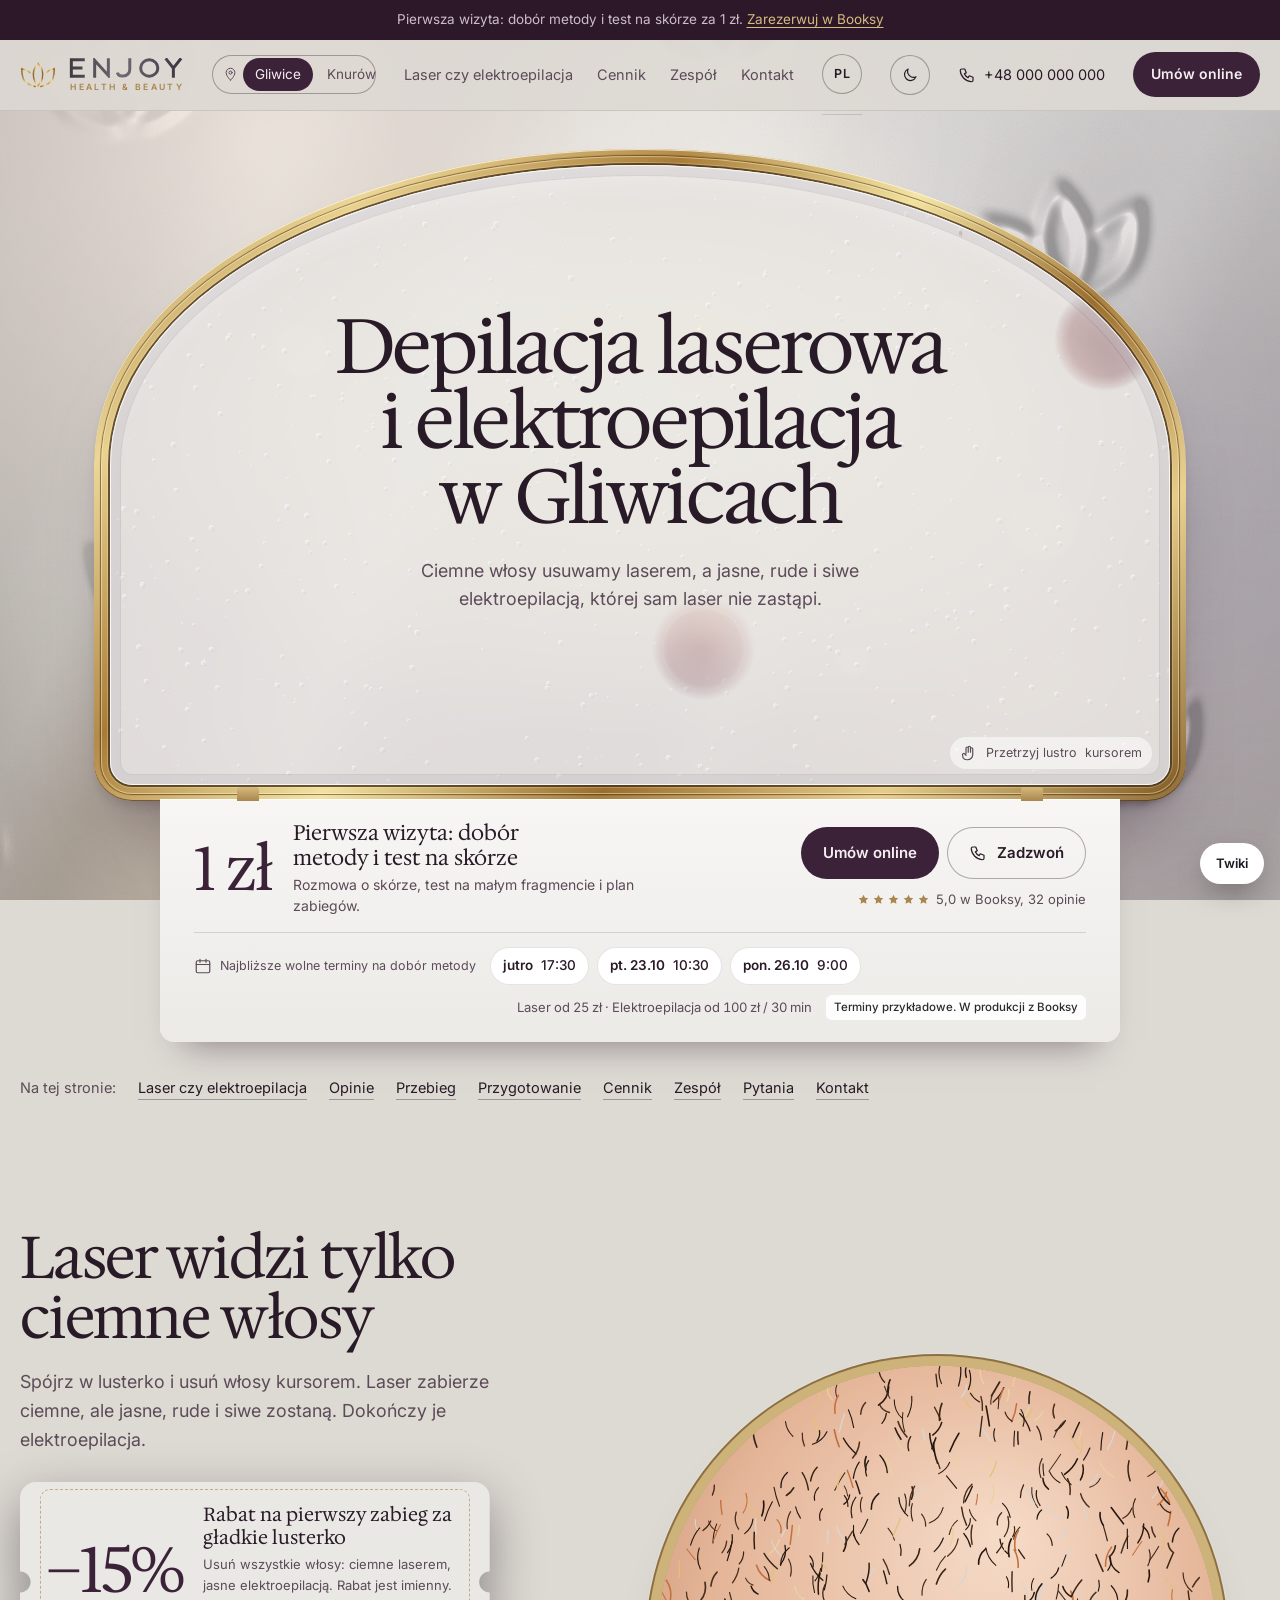
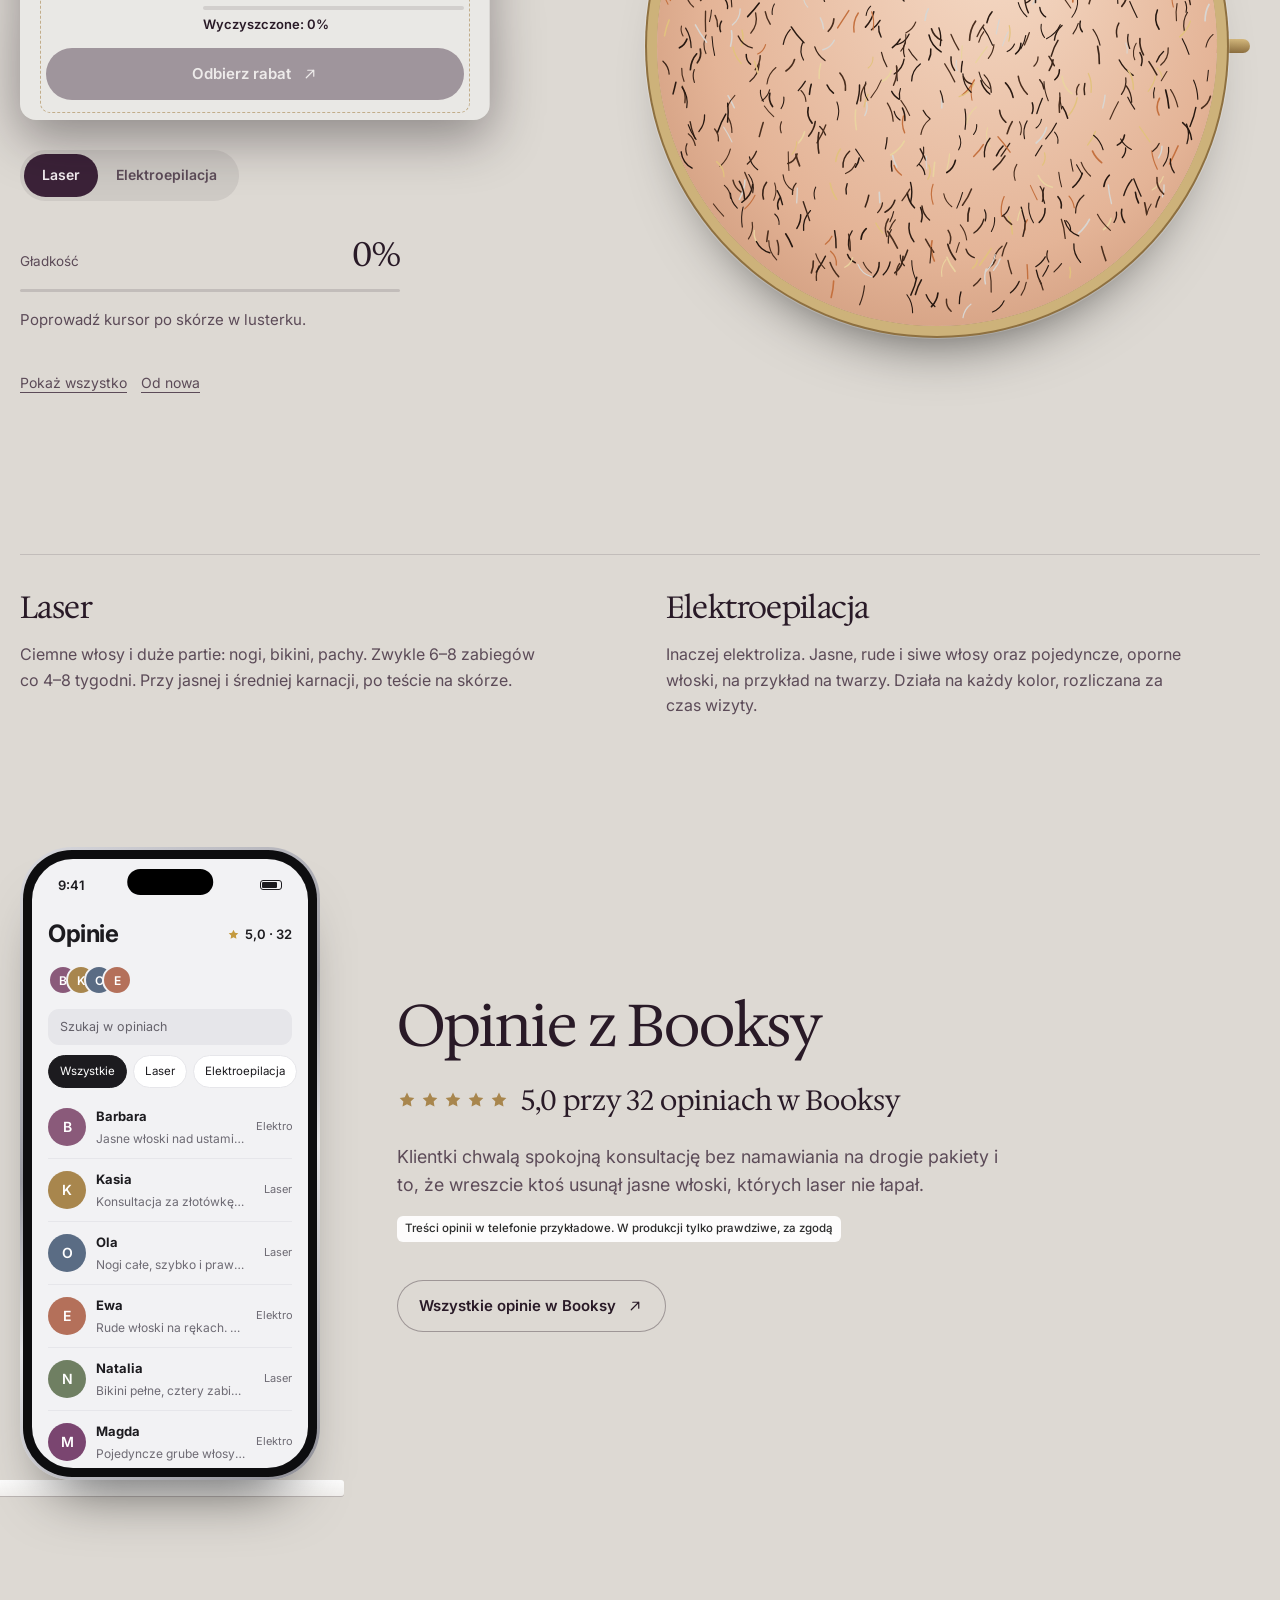
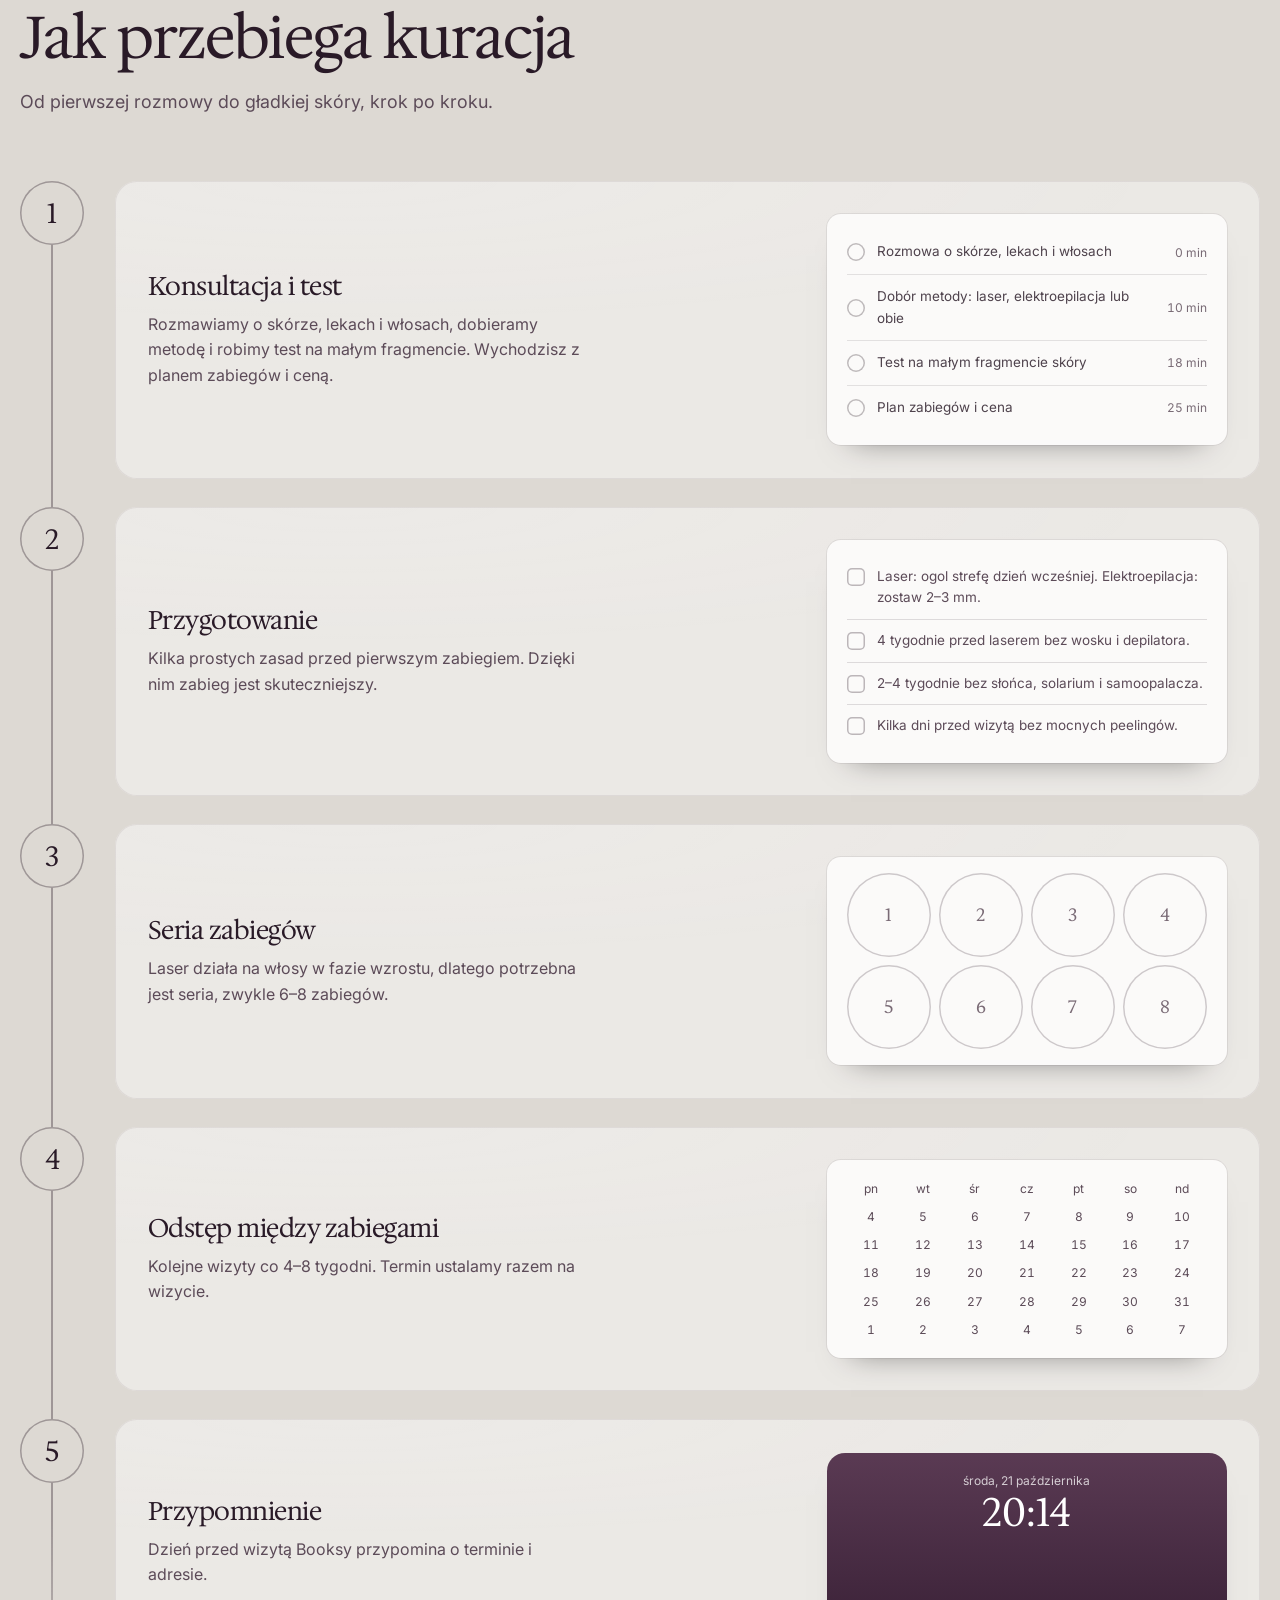
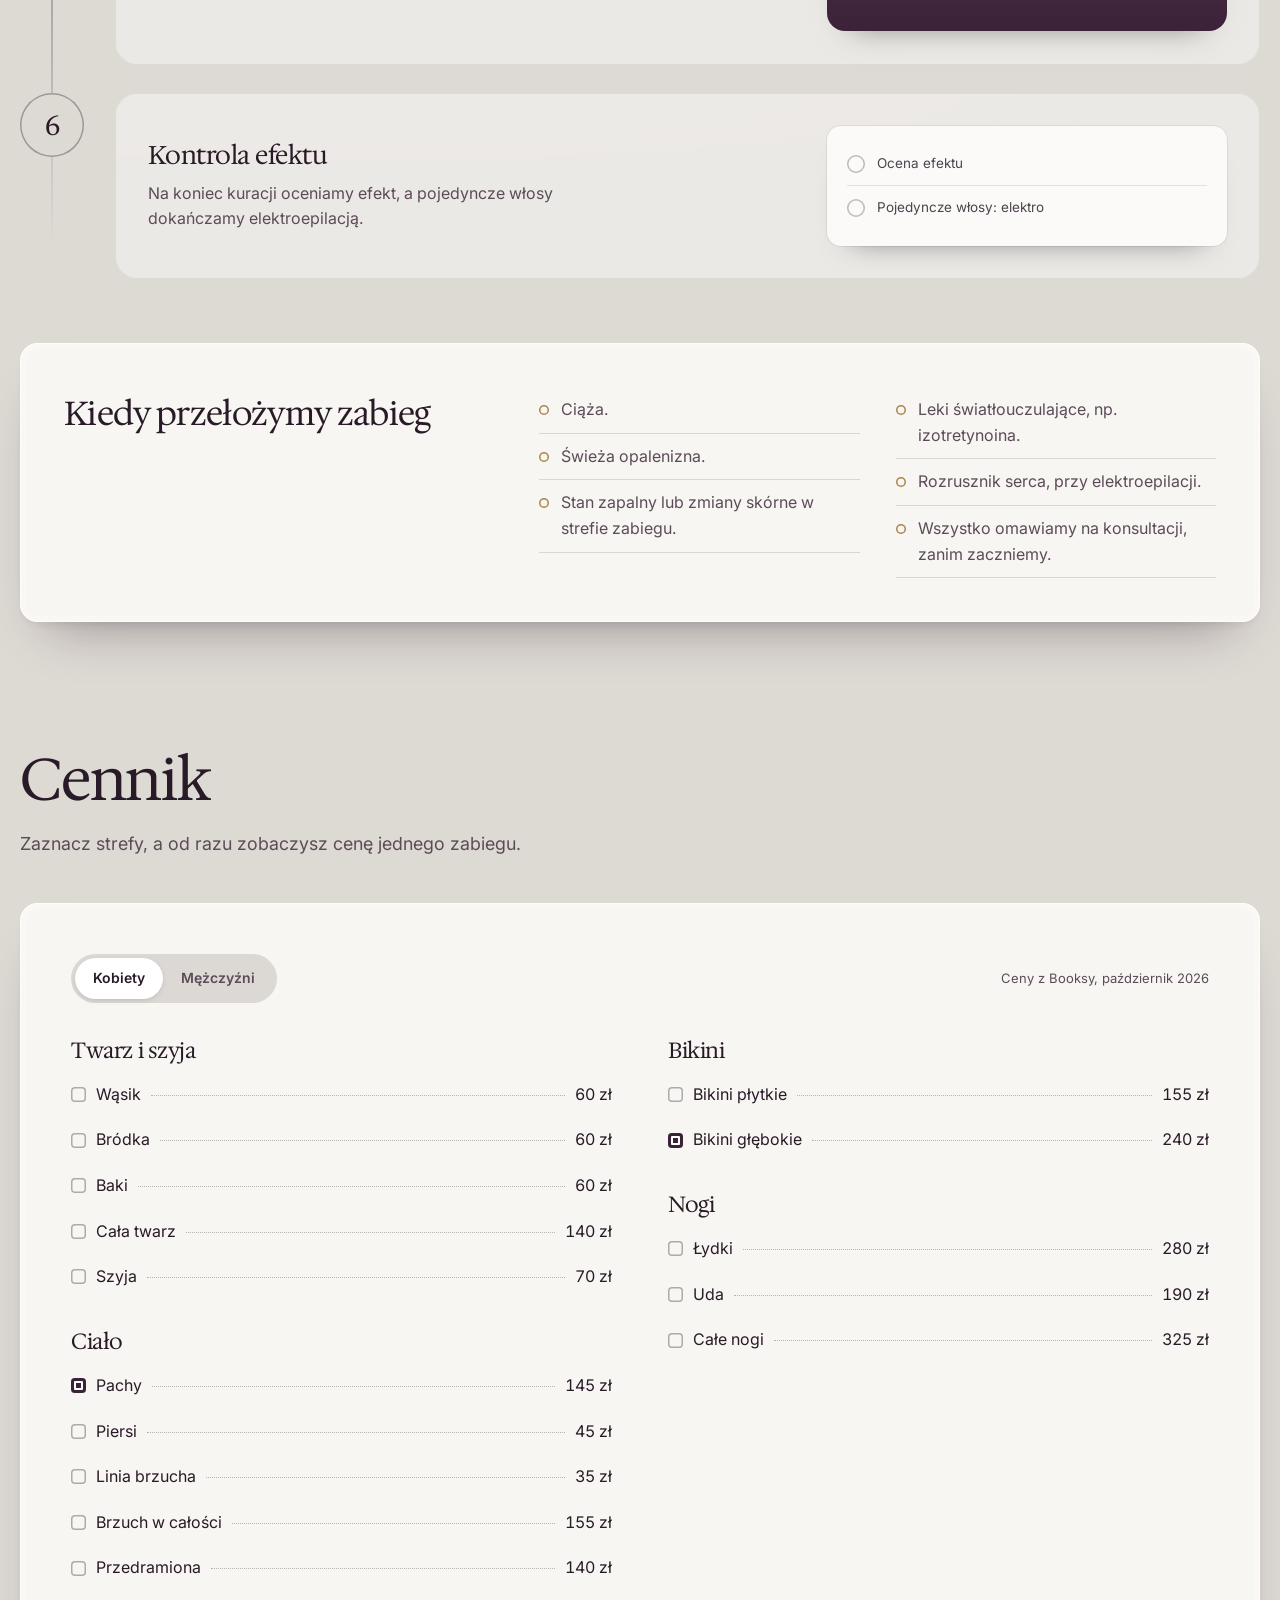
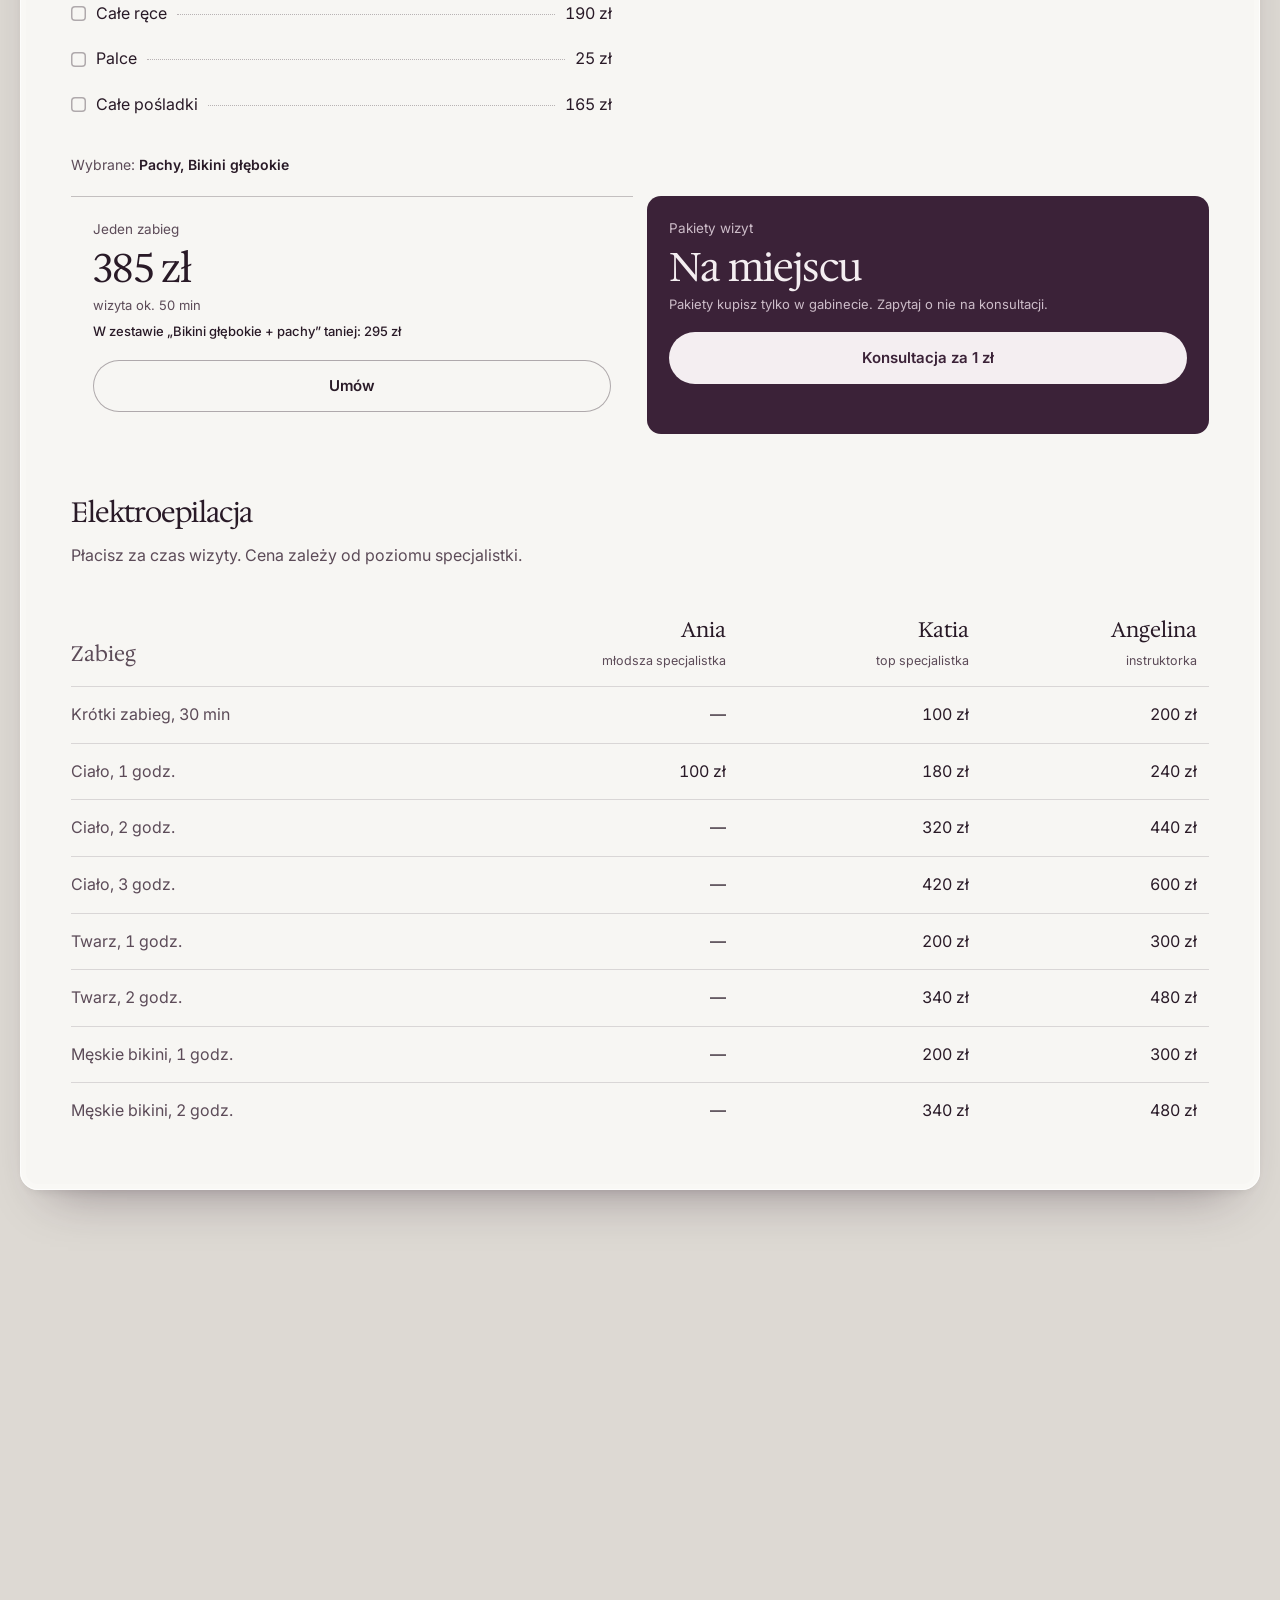
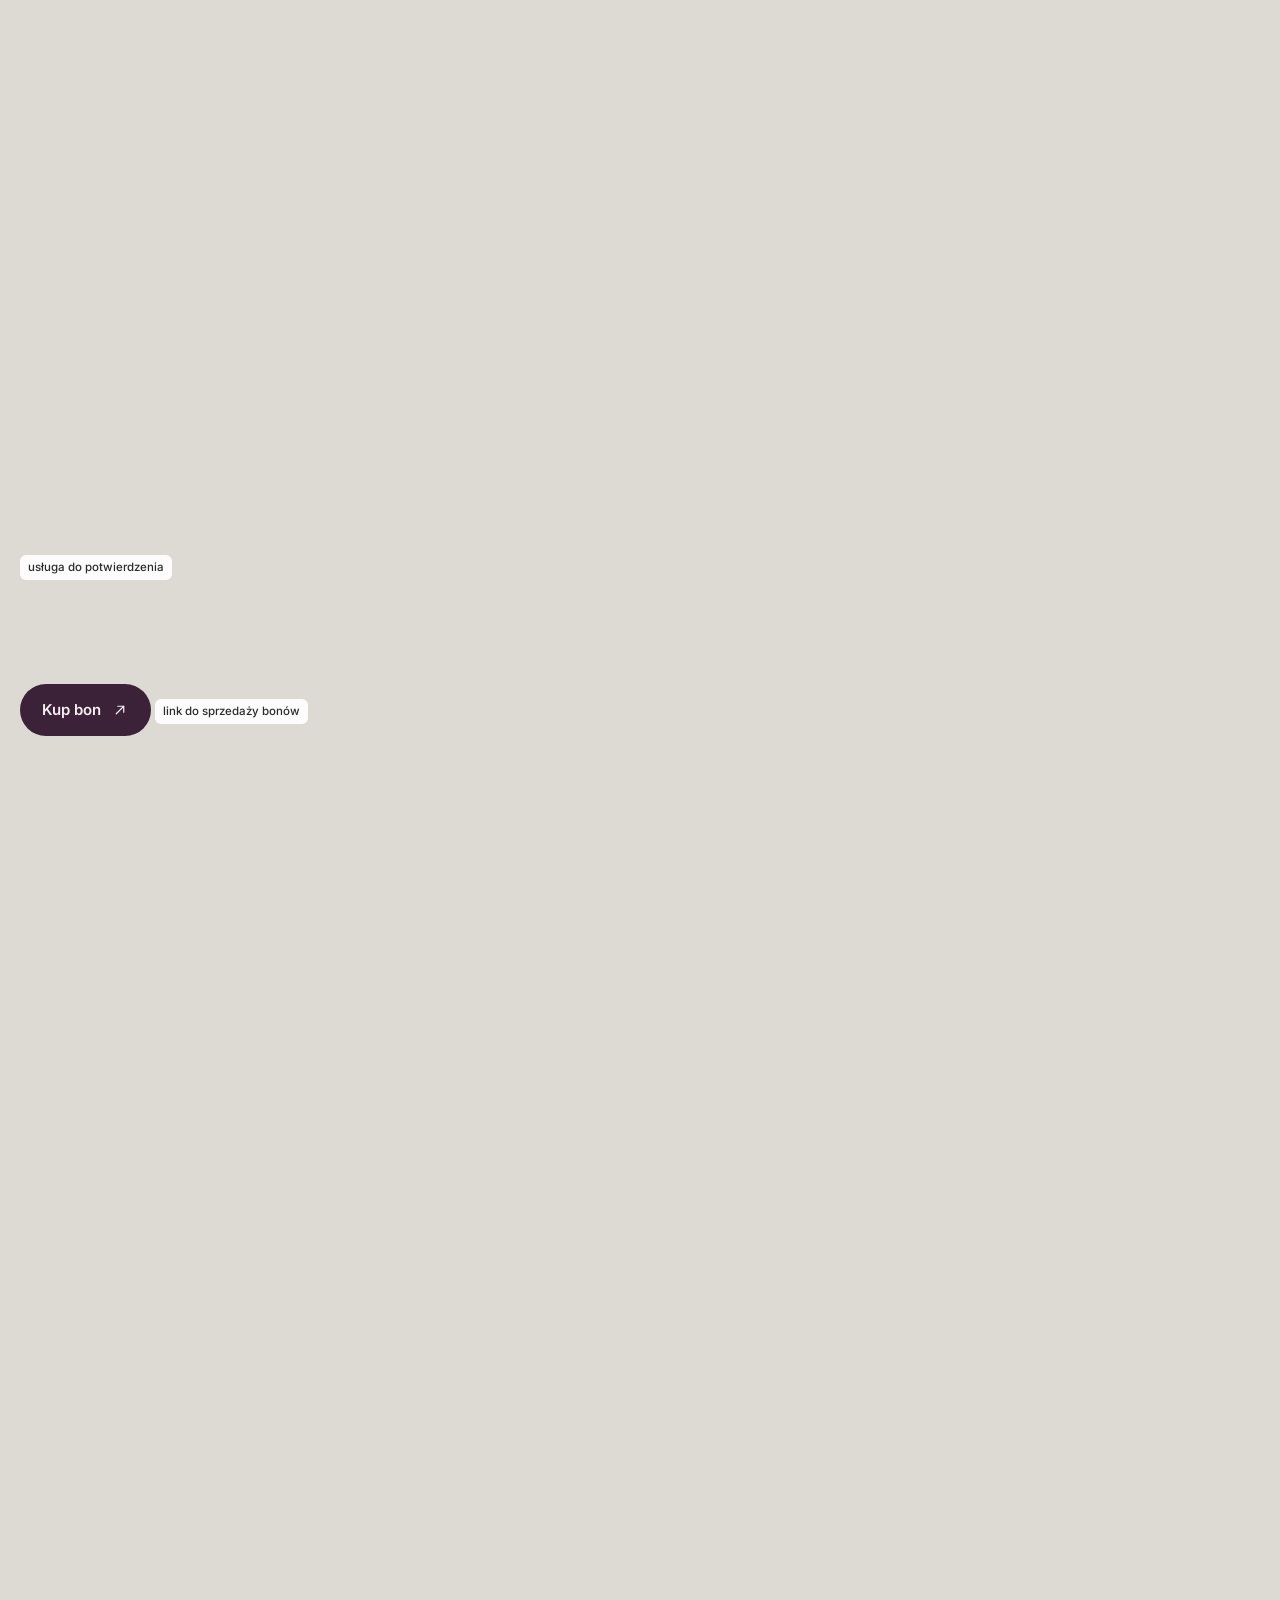
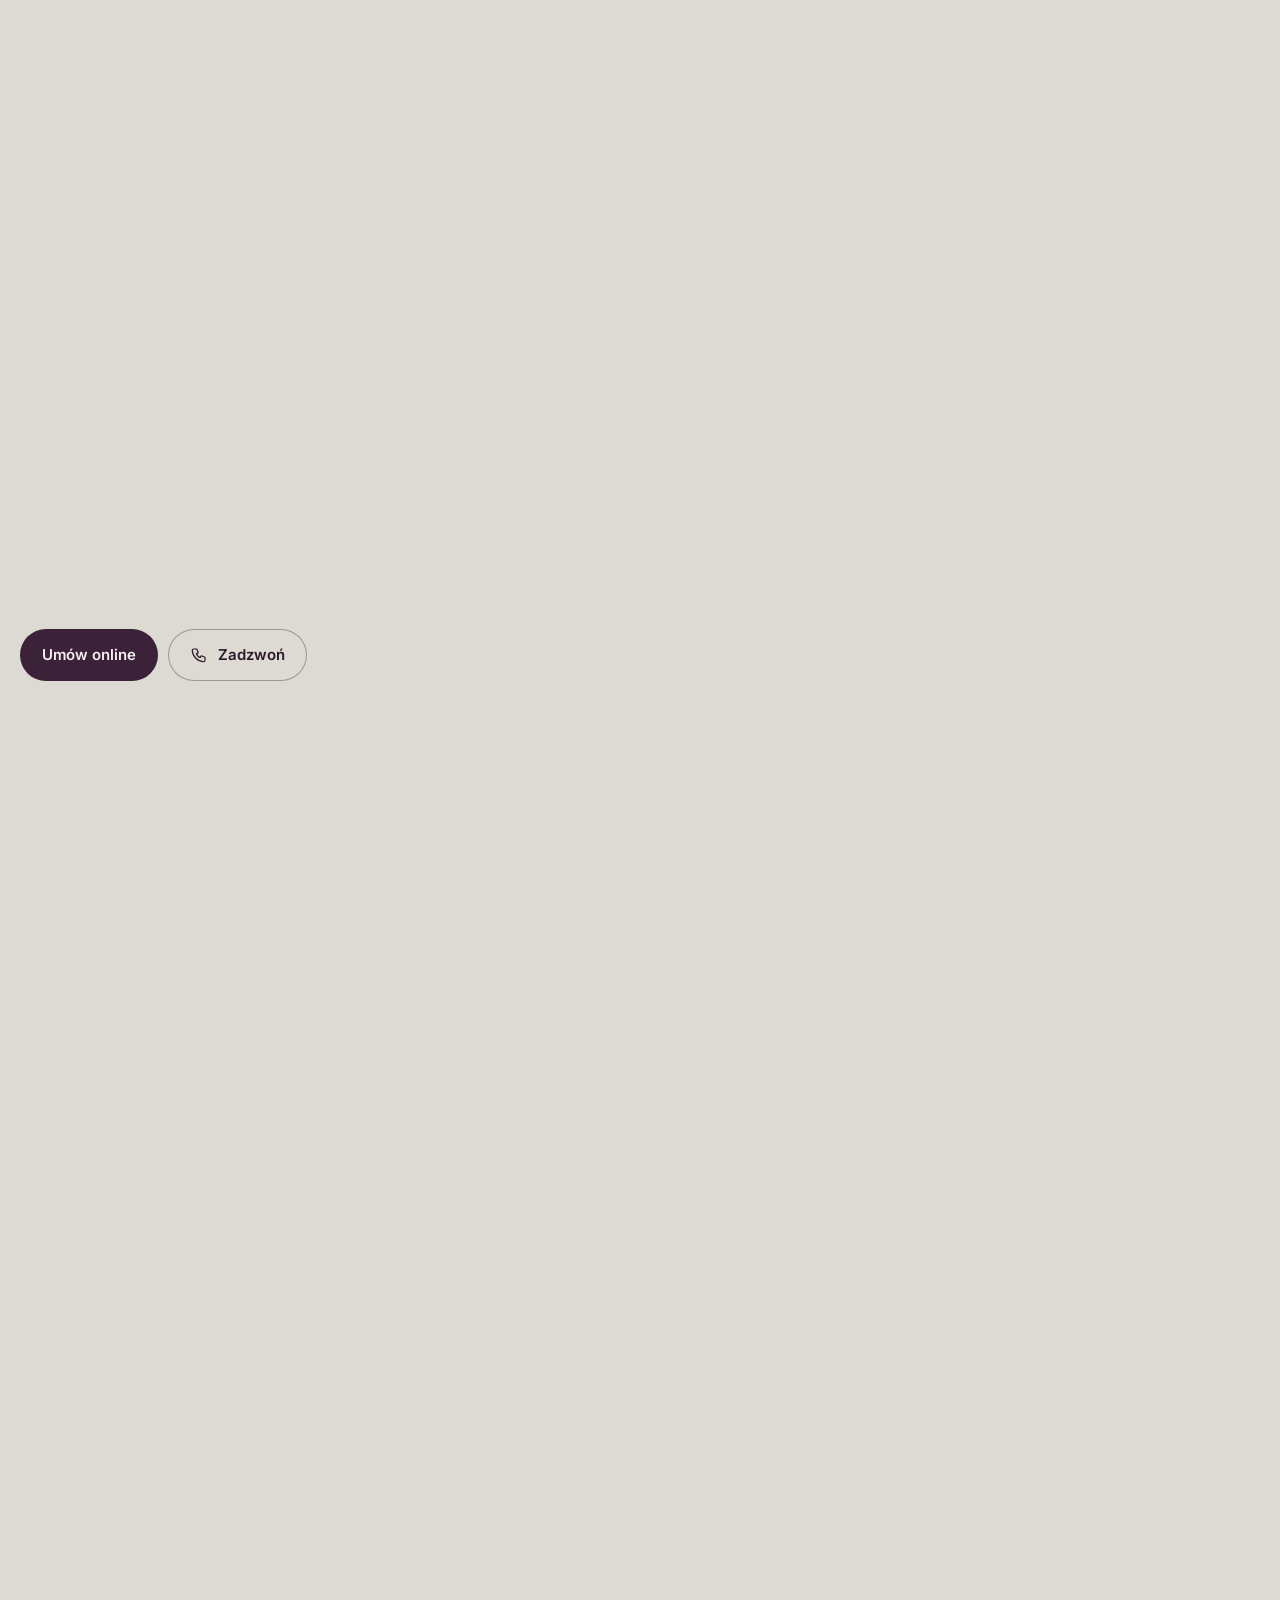
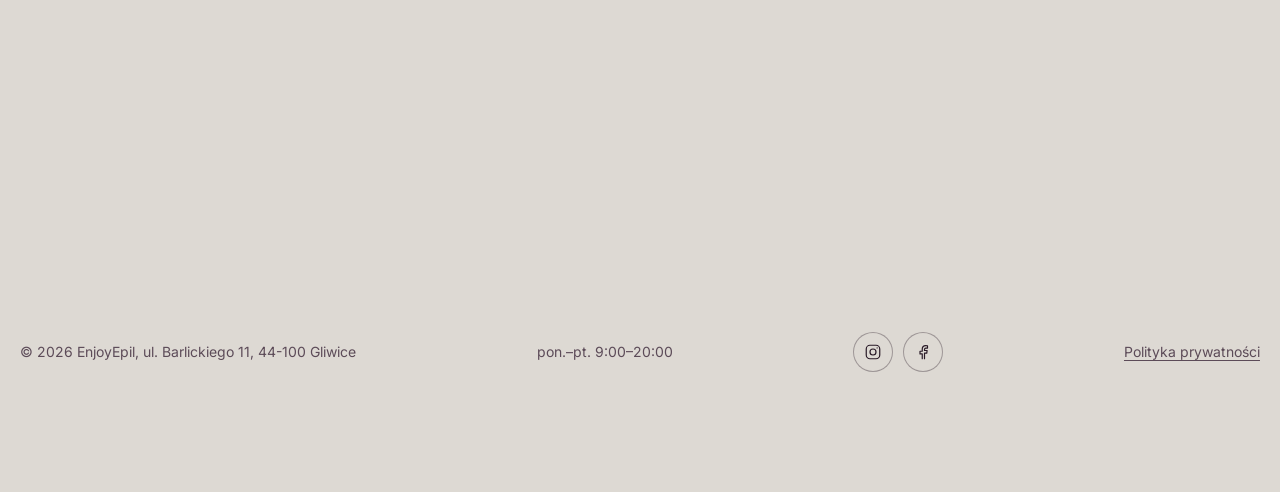
==== index.html @ da037457 "Podgląd strony 2026-10-24 18:23" ====
<!DOCTYPE html>
<html lang="pl">
<head>
<meta charset="utf-8">
<meta name="robots" content="noindex, nofollow">
<meta name="viewport" content="width=device-width, initial-scale=1, viewport-fit=cover">
<script>(function(){var t;try{t=localStorage.getItem("ee-theme")}catch(e){}if(t!=="light"&&t!=="dark")t=matchMedia("(prefers-color-scheme: light)").matches?"light":"dark";document.documentElement.dataset.theme=t})()</script>
<title>Depilacja laserowa i elektroepilacja Gliwice | EnjoyEpil</title>
<meta name="description" content="Depilacja laserowa i elektroepilacja (elektroliza) w Gliwicach, ul. Barlickiego 11. Laser na ciemne włosy, elektroepilacja na jasne, rude i siwe. Konsultacja i test za 1 zł.">
<link rel="canonical" href="https://enjoyepil.pl/">
<!--hreflang-->
<link rel="alternate" hreflang="pl" href="https://enjoyepil.pl/">
<link rel="alternate" hreflang="ru" href="https://enjoyepil.pl/ru/">
<link rel="alternate" hreflang="uk" href="https://enjoyepil.pl/uk/">
<link rel="alternate" hreflang="x-default" href="https://enjoyepil.pl/">
<meta property="og:locale:alternate" content="ru_RU">
<meta property="og:locale:alternate" content="uk_UA">
<!--/hreflang-->
<meta property="og:type" content="website">
<meta property="og:locale" content="pl_PL">
<meta property="og:site_name" content="EnjoyEpil">
<meta property="og:title" content="Depilacja laserowa i elektroepilacja Gliwice | EnjoyEpil">
<meta property="og:description" content="Laser na ciemne włosy, elektroepilacja na jasne, rude i siwe. Konsultacja i test na skórze za 1 zł. ul. Barlickiego 11, Gliwice.">
<meta property="og:url" content="https://enjoyepil.pl/">
<meta property="og:image" content="https://enjoyepil.pl/assets/og.png">
<meta property="og:image:width" content="1200">
<meta property="og:image:height" content="630">
<meta property="og:image:alt" content="EnjoyEpil Health &amp; Beauty, Gliwice">
<meta name="twitter:card" content="summary_large_image">
<meta name="theme-color" content="#341E32" media="(prefers-color-scheme: dark)">
<meta name="theme-color" content="#DDD9D3" media="(prefers-color-scheme: light)">
<link rel="icon" href="assets/favicon.svg" type="image/svg+xml">
<link rel="icon" href="assets/favicon-48.png" sizes="48x48" type="image/png">
<link rel="apple-touch-icon" href="assets/apple-touch-icon.png">
<script type="application/ld+json">
{
 "@context": "https://schema.org",
 "@graph": [
  {
   "@type": "HealthAndBeautyBusiness",
   "@id": "https://enjoyepil.pl/#business",
   "name": "EnjoyEpil",
   "alternateName": [
    "Elektroliza. Elektroepilacja. EnjoyEpil Gliwice",
    "Enjoy Health & Beauty"
   ],
   "description": "Depilacja laserowa i elektroepilacja (elektroliza) w Gliwicach, ul. Barlickiego 11. Laser na ciemne włosy, elektroepilacja na jasne, rude i siwe. Konsultacja i test za 1 zł.",
   "url": "https://enjoyepil.pl/",
   "logo": "https://enjoyepil.pl/assets/logo.png",
   "image": "https://enjoyepil.pl/assets/og.png",
   "address": {
    "@type": "PostalAddress",
    "streetAddress": "ul. Norberta Barlickiego 11, I piętro",
    "addressLocality": "Gliwice",
    "postalCode": "44-100",
    "addressCountry": "PL"
   },
   "areaServed": {
    "@type": "City",
    "name": "Gliwice"
   },
   "openingHoursSpecification": [
    {
     "@type": "OpeningHoursSpecification",
     "dayOfWeek": [
      "Monday",
      "Tuesday",
      "Wednesday",
      "Thursday",
      "Friday"
     ],
     "opens": "09:00",
     "closes": "20:00"
    }
   ],
   "priceRange": "25–600 zł",
   "currenciesAccepted": "PLN",
   "knowsLanguage": [
    "pl",
    "ru",
    "uk"
   ],
   "sameAs": [
    "https://booksy.com/pl-pl/354616_elektroliza-elektroepilacja-enjoyepil-gliwice_depilacja_12795_gliwice",
    "https://www.instagram.com/enjoy.epil.pl/",
    "https://www.facebook.com/enjoyepil.poland/"
   ],
   "employee": [
    {
     "@type": "Person",
     "name": "Angelina",
     "jobTitle": "Instruktorka elektroepilacji"
    },
    {
     "@type": "Person",
     "name": "Katia",
     "jobTitle": "Top specjalistka"
    },
    {
     "@type": "Person",
     "name": "Ania",
     "jobTitle": "Młodsza specjalistka"
    }
   ],
   "potentialAction": {
    "@type": "ReserveAction",
    "target": "https://booksy.com/pl-pl/354616_elektroliza-elektroepilacja-enjoyepil-gliwice_depilacja_12795_gliwice",
    "name": "Umów wizytę w Booksy"
   },
   "hasOfferCatalog": {
    "@type": "OfferCatalog",
    "name": "Cennik",
    "itemListElement": [
     {
      "@type": "OfferCatalog",
      "name": "Konsultacja, dobór metody i test na skórze",
      "itemListElement": [
       {
        "@type": "Offer",
        "price": "1",
        "priceCurrency": "PLN",
        "itemOffered": {
         "@type": "Service",
         "name": "Konsultacja, dobór metody i test na skórze"
        }
       }
      ]
     },
     {
      "@type": "OfferCatalog",
      "name": "Depilacja laserowa kobiet",
      "itemListElement": [
       {
        "@type": "Offer",
        "price": "60",
        "priceCurrency": "PLN",
        "itemOffered": {
         "@type": "Service",
         "name": "Wąsik"
        }
       },
       {
        "@type": "Offer",
        "price": "60",
        "priceCurrency": "PLN",
        "itemOffered": {
         "@type": "Service",
         "name": "Bródka"
        }
       },
       {
        "@type": "Offer",
        "price": "60",
        "priceCurrency": "PLN",
        "itemOffered": {
         "@type": "Service",
         "name": "Baki"
        }
       },
       {
        "@type": "Offer",
        "price": "140",
        "priceCurrency": "PLN",
        "itemOffered": {
         "@type": "Service",
         "name": "Cała twarz"
        }
       },
       {
        "@type": "Offer",
        "price": "70",
        "priceCurrency": "PLN",
        "itemOffered": {
         "@type": "Service",
         "name": "Szyja"
        }
       },
       {
        "@type": "Offer",
        "price": "145",
        "priceCurrency": "PLN",
        "itemOffered": {
         "@type": "Service",
         "name": "Pachy"
        }
       },
       {
        "@type": "Offer",
        "price": "45",
        "priceCurrency": "PLN",
        "itemOffered": {
         "@type": "Service",
         "name": "Piersi"
        }
       },
       {
        "@type": "Offer",
        "price": "35",
        "priceCurrency": "PLN",
        "itemOffered": {
         "@type": "Service",
         "name": "Linia brzucha"
        }
       },
       {
        "@type": "Offer",
        "price": "155",
        "priceCurrency": "PLN",
        "itemOffered": {
         "@type": "Service",
         "name": "Brzuch w całości"
        }
       },
       {
        "@type": "Offer",
        "price": "140",
        "priceCurrency": "PLN",
        "itemOffered": {
         "@type": "Service",
         "name": "Przedramiona"
        }
       },
       {
        "@type": "Offer",
        "price": "190",
        "priceCurrency": "PLN",
        "itemOffered": {
         "@type": "Service",
         "name": "Całe ręce"
        }
       },
       {
        "@type": "Offer",
        "price": "25",
        "priceCurrency": "PLN",
        "itemOffered": {
         "@type": "Service",
         "name": "Palce"
        }
       },
       {
        "@type": "Offer",
        "price": "165",
        "priceCurrency": "PLN",
        "itemOffered": {
         "@type": "Service",
         "name": "Całe pośladki"
        }
       },
       {
        "@type": "Offer",
        "price": "155",
        "priceCurrency": "PLN",
        "itemOffered": {
         "@type": "Service",
         "name": "Bikini płytkie"
        }
       },
       {
        "@type": "Offer",
        "price": "240",
        "priceCurrency": "PLN",
        "itemOffered": {
         "@type": "Service",
         "name": "Bikini głębokie"
        }
       },
       {
        "@type": "Offer",
        "price": "280",
        "priceCurrency": "PLN",
        "itemOffered": {
         "@type": "Service",
         "name": "Łydki"
        }
       },
       {
        "@type": "Offer",
        "price": "190",
        "priceCurrency": "PLN",
        "itemOffered": {
         "@type": "Service",
         "name": "Uda"
        }
       },
       {
        "@type": "Offer",
        "price": "325",
        "priceCurrency": "PLN",
        "itemOffered": {
         "@type": "Service",
         "name": "Całe nogi"
        }
       }
      ]
     },
     {
      "@type": "OfferCatalog",
      "name": "Depilacja laserowa mężczyzn",
      "itemListElement": [
       {
        "@type": "Offer",
        "price": "80",
        "priceCurrency": "PLN",
        "itemOffered": {
         "@type": "Service",
         "name": "Konturowanie linii brody"
        }
       },
       {
        "@type": "Offer",
        "price": "170",
        "priceCurrency": "PLN",
        "itemOffered": {
         "@type": "Service",
         "name": "Cała twarz"
        }
       },
       {
        "@type": "Offer",
        "price": "90",
        "priceCurrency": "PLN",
        "itemOffered": {
         "@type": "Service",
         "name": "Szyja"
        }
       },
       {
        "@type": "Offer",
        "price": "190",
        "priceCurrency": "PLN",
        "itemOffered": {
         "@type": "Service",
         "name": "Pachy"
        }
       },
       {
        "@type": "Offer",
        "price": "175",
        "priceCurrency": "PLN",
        "itemOffered": {
         "@type": "Service",
         "name": "Ramiona"
        }
       },
       {
        "@type": "Offer",
        "price": "365",
        "priceCurrency": "PLN",
        "itemOffered": {
         "@type": "Service",
         "name": "Plecy w całości"
        }
       },
       {
        "@type": "Offer",
        "price": "230",
        "priceCurrency": "PLN",
        "itemOffered": {
         "@type": "Service",
         "name": "Bikini płytkie"
        }
       },
       {
        "@type": "Offer",
        "price": "310",
        "priceCurrency": "PLN",
        "itemOffered": {
         "@type": "Service",
         "name": "Bikini głębokie"
        }
       },
       {
        "@type": "Offer",
        "price": "320",
        "priceCurrency": "PLN",
        "itemOffered": {
         "@type": "Service",
         "name": "Łydki"
        }
       },
       {
        "@type": "Offer",
        "price": "435",
        "priceCurrency": "PLN",
        "itemOffered": {
         "@type": "Service",
         "name": "Nogi w całości"
        }
       }
      ]
     },
     {
      "@type": "OfferCatalog",
      "name": "Zestawy stref (depilacja laserowa kobiet)",
      "itemListElement": [
       {
        "@type": "Offer",
        "price": "295",
        "priceCurrency": "PLN",
        "itemOffered": {
         "@type": "Service",
         "name": "Bikini głębokie + pachy"
        }
       },
       {
        "@type": "Offer",
        "price": "465",
        "priceCurrency": "PLN",
        "itemOffered": {
         "@type": "Service",
         "name": "Bikini głębokie + pachy + łydki"
        }
       },
       {
        "@type": "Offer",
        "price": "495",
        "priceCurrency": "PLN",
        "itemOffered": {
         "@type": "Service",
         "name": "Bikini głębokie + pachy + całe nogi"
        }
       }
      ]
     },
     {
      "@type": "OfferCatalog",
      "name": "Elektroepilacja (elektroliza)",
      "itemListElement": [
       {
        "@type": "Offer",
        "price": "100",
        "priceCurrency": "PLN",
        "itemOffered": {
         "@type": "Service",
         "name": "Elektroepilacja: Krótki zabieg, 30 min (Katia, top specjalistka)"
        }
       },
       {
        "@type": "Offer",
        "price": "200",
        "priceCurrency": "PLN",
        "itemOffered": {
         "@type": "Service",
         "name": "Elektroepilacja: Krótki zabieg, 30 min (Angelina, instruktorka)"
        }
       },
       {
        "@type": "Offer",
        "price": "100",
        "priceCurrency": "PLN",
        "itemOffered": {
         "@type": "Service",
         "name": "Elektroepilacja: Ciało, 1 godz. (Ania, młodsza specjalistka)"
        }
       },
       {
        "@type": "Offer",
        "price": "180",
        "priceCurrency": "PLN",
        "itemOffered": {
         "@type": "Service",
         "name": "Elektroepilacja: Ciało, 1 godz. (Katia, top specjalistka)"
        }
       },
       {
        "@type": "Offer",
        "price": "240",
        "priceCurrency": "PLN",
        "itemOffered": {
         "@type": "Service",
         "name": "Elektroepilacja: Ciało, 1 godz. (Angelina, instruktorka)"
        }
       },
       {
        "@type": "Offer",
        "price": "320",
        "priceCurrency": "PLN",
        "itemOffered": {
         "@type": "Service",
         "name": "Elektroepilacja: Ciało, 2 godz. (Katia, top specjalistka)"
        }
       },
       {
        "@type": "Offer",
        "price": "440",
        "priceCurrency": "PLN",
        "itemOffered": {
         "@type": "Service",
         "name": "Elektroepilacja: Ciało, 2 godz. (Angelina, instruktorka)"
        }
       },
       {
        "@type": "Offer",
        "price": "420",
        "priceCurrency": "PLN",
        "itemOffered": {
         "@type": "Service",
         "name": "Elektroepilacja: Ciało, 3 godz. (Katia, top specjalistka)"
        }
       },
       {
        "@type": "Offer",
        "price": "600",
        "priceCurrency": "PLN",
        "itemOffered": {
         "@type": "Service",
         "name": "Elektroepilacja: Ciało, 3 godz. (Angelina, instruktorka)"
        }
       },
       {
        "@type": "Offer",
        "price": "200",
        "priceCurrency": "PLN",
        "itemOffered": {
         "@type": "Service",
         "name": "Elektroepilacja: Twarz, 1 godz. (Katia, top specjalistka)"
        }
       },
       {
        "@type": "Offer",
        "price": "300",
        "priceCurrency": "PLN",
        "itemOffered": {
         "@type": "Service",
         "name": "Elektroepilacja: Twarz, 1 godz. (Angelina, instruktorka)"
        }
       },
       {
        "@type": "Offer",
        "price": "340",
        "priceCurrency": "PLN",
        "itemOffered": {
         "@type": "Service",
         "name": "Elektroepilacja: Twarz, 2 godz. (Katia, top specjalistka)"
        }
       },
       {
        "@type": "Offer",
        "price": "480",
        "priceCurrency": "PLN",
        "itemOffered": {
         "@type": "Service",
         "name": "Elektroepilacja: Twarz, 2 godz. (Angelina, instruktorka)"
        }
       },
       {
        "@type": "Offer",
        "price": "200",
        "priceCurrency": "PLN",
        "itemOffered": {
         "@type": "Service",
         "name": "Elektroepilacja: Męskie bikini, 1 godz. (Katia, top specjalistka)"
        }
       },
       {
        "@type": "Offer",
        "price": "300",
        "priceCurrency": "PLN",
        "itemOffered": {
         "@type": "Service",
         "name": "Elektroepilacja: Męskie bikini, 1 godz. (Angelina, instruktorka)"
        }
       },
       {
        "@type": "Offer",
        "price": "340",
        "priceCurrency": "PLN",
        "itemOffered": {
         "@type": "Service",
         "name": "Elektroepilacja: Męskie bikini, 2 godz. (Katia, top specjalistka)"
        }
       },
       {
        "@type": "Offer",
        "price": "480",
        "priceCurrency": "PLN",
        "itemOffered": {
         "@type": "Service",
         "name": "Elektroepilacja: Męskie bikini, 2 godz. (Angelina, instruktorka)"
        }
       }
      ]
     }
    ]
   }
  },
  {
   "@type": "WebSite",
   "@id": "https://enjoyepil.pl/#website",
   "url": "https://enjoyepil.pl/",
   "name": "EnjoyEpil",
   "inLanguage": "pl-PL",
   "publisher": {
    "@id": "https://enjoyepil.pl/#business"
   }
  },
  {
   "@type": "FAQPage",
   "@id": "https://enjoyepil.pl/#faq",
   "mainEntity": [
    {
     "@type": "Question",
     "name": "Czym różni się elektroepilacja od lasera?",
     "acceptedAnswer": {
      "@type": "Answer",
      "text": "Laser działa na ciemny barwnik i szybko obejmuje duże partie ciała. Elektroepilacja niszczy cebulkę każdego włosa osobno, więc działa na każdy kolor, także jasny, rudy i siwy."
     }
    },
    {
     "@type": "Question",
     "name": "Która metoda boli mniej?",
     "acceptedAnswer": {
      "@type": "Answer",
      "text": "Laser z chłodzoną głowicą większość osób opisuje jako ciepło i mrowienie. Elektroepilacja jest bardziej odczuwalna, ale wizyty są krótkie, a moc dobieramy do strefy."
     }
    },
    {
     "@type": "Question",
     "name": "Ile zabiegów będę potrzebować?",
     "acceptedAnswer": {
      "@type": "Answer",
      "text": "Przy laserze zwykle 6–8 zabiegów co 4–8 tygodni. Przy elektroepilacji liczba wizyt zależy od ilości włosów. Plan ustalamy na konsultacji."
     }
    },
    {
     "@type": "Question",
     "name": "Mam jasne włoski na twarzy. Laser je usunie?",
     "acceptedAnswer": {
      "@type": "Answer",
      "text": "Raczej nie, bo laser ich nie widzi. Takie włoski usuwamy elektroepilacją, włos po włosie."
     }
    },
    {
     "@type": "Question",
     "name": "Czy mogę się opalać?",
     "acceptedAnswer": {
      "@type": "Answer",
      "text": "Przed laserem i po nim przez 2–4 tygodnie unikaj słońca, solarium i samoopalacza. Między wizytami używaj kremu z filtrem SPF 50."
     }
    },
    {
     "@type": "Question",
     "name": "Czy elektroliza i elektroepilacja to to samo?",
     "acceptedAnswer": {
      "@type": "Answer",
      "text": "Tak, to dwie nazwy tej samej metody. Cienka sonda trafia do cebulki pojedynczego włosa i ją niszczy, dlatego metoda działa na każdy kolor włosa."
     }
    },
    {
     "@type": "Question",
     "name": "Czy usuwacie siwe włosy?",
     "acceptedAnswer": {
      "@type": "Answer",
      "text": "Tak, elektroepilacją. Laser nie widzi siwych włosów, bo nie mają barwnika, a elektroepilacja usuwa je włos po włosie."
     }
    },
    {
     "@type": "Question",
     "name": "Czy depilacja laserowa jest też dla mężczyzn?",
     "acceptedAnswer": {
      "@type": "Answer",
      "text": "Tak. Mamy osobny cennik stref dla mężczyzn, między innymi konturowanie linii brody, plecy, ramiona i nogi. Elektroepilacją usuwamy też włosy w okolicy męskiego bikini."
     }
    },
    {
     "@type": "Question",
     "name": "Jak działa rabat −15%?",
     "acceptedAnswer": {
      "@type": "Answer",
      "text": "Wyczyść lusterko w sekcji „Laser widzi tylko ciemne włosy”, wpisz imię i nazwisko i pobierz obraz z kodem. Rabat jest imienny i dotyczy tylko pierwszego zabiegu w EnjoyEpil. Pokaż obraz w gabinecie przed zabiegiem."
     }
    },
    {
     "@type": "Question",
     "name": "Ile kosztuje pierwsza wizyta?",
     "acceptedAnswer": {
      "@type": "Answer",
      "text": "1 zł. To dobór metody, rozmowa o skórze i test na małym fragmencie."
     }
    }
   ]
  }
 ]
}
</script>
<link rel="preconnect" href="https://fonts.googleapis.com">
<link rel="preconnect" href="https://fonts.gstatic.com" crossorigin>
<link href="https://fonts.googleapis.com/css2?family=Hedvig+Letters+Serif:opsz@12..24&family=Inter:wght@400;500;600&display=swap" rel="stylesheet">
<style>
:root{
  --wall:#341E32;--tile:#3B2238;--tile-2:#46293F;--tile-3:#53324B;--grout:#2C1829;--on-tile:#F4EEF1;--on-tile-2:#CDBDC9;
  --fog:#E9E8E5;--fog-2:#DCD9D5;--ink:#291A27;--ink-2:#5C4B58;--line:rgba(41,26,39,.14);
  --brass:#A8864D;--brass-hi:#D6BA7E;--brass-ink:#2A1C10;
  --glass:rgba(250,248,246,.72);
  /* wall-dependent tokens: dark velvet by default, light morning wall under [data-theme="light"] */
  --on-wall:#F4EEF1;--on-wall-2:#CDBDC9;--wall-line:rgba(244,238,241,.14);--wall-line-2:rgba(244,238,241,.4);--wall-hover:rgba(244,238,241,.08);
  --wall-btn:#F4EEF1;--wall-btn-ink:#3B2238;--wall-accent:#D6BA7E;--wall-pill:rgba(0,0,0,.22);--chrome:#3B2238;--chrome-line:rgba(255,255,255,.06);
  --card:rgba(255,255,255,.045);--card-edge:rgba(255,255,255,.08);--card-ink:#F4EEF1;--card-ink-2:#CDBDC9;--card-ui-edge:rgba(255,255,255,.4);--mirror:#E9E8E5;--mirror-drop:rgba(10,2,10,.6);--mirror-drop-2:rgba(10,2,10,.4);
  --glow:rgba(214,186,126,.10);--glow-2:rgba(214,186,126,.03);--lamp:rgba(214,186,126,.13);
  --m1:rgba(140,64,116,.72);--m2:rgba(86,44,120,.72);--m3:rgba(176,108,74,.38);--m4:rgba(214,186,126,.2);--m5:rgba(14,4,16,.66);--m6:rgba(112,40,76,.58);--sheen:rgba(255,232,214,.065);
  --engrave:rgba(244,238,241,.07);--engrave-hi:rgba(255,255,255,.07);--engrave-lo:rgba(0,0,0,.4);
  --grain:url("data:image/svg+xml,%3Csvg xmlns='http://www.w3.org/2000/svg' width='220' height='220'%3E%3Cfilter id='n'%3E%3CfeTurbulence type='fractalNoise' baseFrequency='.85' numOctaves='3' stitchTiles='stitch'/%3E%3CfeColorMatrix values='0 0 0 0 1 0 0 0 0 1 0 0 0 0 1 0 0 0 .07 0'/%3E%3C/filter%3E%3Crect width='100%25' height='100%25' filter='url(%23n)'/%3E%3C/svg%3E");
  --wall-light:radial-gradient(70% 55% at 18% 0%,rgba(214,186,126,.11),transparent 70%),radial-gradient(60% 55% at 100% 45%,rgba(122,72,112,.32),transparent 70%),radial-gradient(80% 60% at 0% 100%,rgba(18,5,16,.55),transparent 70%);
  --r:14px;--rs:10px;
  --f-d:"Hedvig Letters Serif",Georgia,"Times New Roman",serif;
  --f-b:"Inter",system-ui,-apple-system,"Segoe UI",sans-serif;
  --ease:cubic-bezier(.16,1,.3,1);
  --sec:clamp(72px,10vw,150px);
  box-sizing:border-box;padding-top:env(safe-area-inset-top,0px);padding-bottom:env(safe-area-inset-bottom,0px);
  color-scheme:light;
}
:root[data-theme="light"]{
  --wall:#DDD9D3;--on-wall:#291A27;--on-wall-2:#5C4B58;--wall-line:rgba(41,26,39,.14);--wall-line-2:rgba(41,26,39,.35);--wall-hover:rgba(41,26,39,.06);
  --wall-btn:#3B2238;--wall-btn-ink:#F4EEF1;--wall-accent:#A8864D;--wall-pill:rgba(41,26,39,.08);--chrome:#DDD9D3;--chrome-line:rgba(41,26,39,.1);
  --card:rgba(255,255,255,.42);--card-edge:rgba(41,26,39,.07);--card-ink:#291A27;--card-ink-2:#5C4B58;--card-ui-edge:rgba(41,26,39,.08);--mirror:#F7F6F3;--mirror-drop:rgba(40,20,38,.42);--mirror-drop-2:rgba(40,20,38,.16);
  --glow:rgba(255,255,255,.55);--glow-2:rgba(255,255,255,.15);--lamp:rgba(255,248,236,.7);
  --m1:rgba(196,166,184,.42);--m2:rgba(178,170,204,.36);--m3:rgba(232,204,162,.48);--m4:rgba(255,255,255,.75);--m5:rgba(150,122,140,.22);--m6:rgba(214,190,176,.4);--sheen:rgba(255,255,255,.3);
  --engrave:rgba(41,26,39,.11);--engrave-hi:rgba(255,255,255,.85);--engrave-lo:rgba(41,26,39,.16);
  --grain:url("data:image/svg+xml,%3Csvg xmlns='http://www.w3.org/2000/svg' width='220' height='220'%3E%3Cfilter id='n'%3E%3CfeTurbulence type='fractalNoise' baseFrequency='.85' numOctaves='3' stitchTiles='stitch'/%3E%3CfeColorMatrix values='0 0 0 0 .16 0 0 0 0 .1 0 0 0 0 .15 0 0 0 .06 0'/%3E%3C/filter%3E%3Crect width='100%25' height='100%25' filter='url(%23n)'/%3E%3C/svg%3E");
  --wall-light:linear-gradient(118deg,transparent 0 30%,rgba(255,255,255,.45) 38%,transparent 47%,transparent 53%,rgba(255,255,255,.32) 60%,transparent 69%),radial-gradient(70% 60% at 88% 0%,rgba(255,255,255,.95),transparent 70%),radial-gradient(60% 50% at 0% 100%,rgba(59,34,56,.10),transparent 70%);
  scrollbar-color:#B4A9B1 #DDD9D3}
:root[data-theme="light"] .shelf{box-shadow:0 1px 0 rgba(255,255,255,.9) inset,0 24px 34px -24px rgba(40,20,38,.5)}
:root[data-theme="light"] .stagep .glassshelf{background:linear-gradient(180deg,rgba(255,255,255,.95),rgba(255,255,255,.6));box-shadow:0 1px 0 rgba(41,26,39,.18),0 18px 26px -14px rgba(40,20,38,.5)}
:root[data-theme="light"] .frame{box-shadow:inset 0 1px 0 rgba(255,250,230,.75),inset 0 -1px 0 rgba(60,36,10,.6),inset 0 0 0 5px rgba(255,240,200,.12),0 50px 70px -36px rgba(40,20,38,.5),0 8px 18px -10px rgba(40,20,38,.35)}
*,*::before,*::after{box-sizing:inherit}
html{scroll-padding-top:calc(env(safe-area-inset-top,0px) + 84px);scroll-behavior:smooth;overflow-x:clip}
body{margin:0;background-color:var(--wall);color:var(--on-wall);font-family:var(--f-b);font-size:16px;line-height:1.6;-webkit-font-smoothing:antialiased;overflow-x:clip;
  background-image:var(--wall-light);background-attachment:fixed}
/* living velvet: large soft gradient fields drifting slowly behind the whole page, a satin sheen and grain on top */
.mesh{position:fixed;inset:0;z-index:-4;overflow:hidden;pointer-events:none}
.mesh i{position:absolute;border-radius:50%;will-change:transform}
.mesh .m1{width:85vmax;height:85vmax;left:-30vmax;top:-35vmax;background:radial-gradient(closest-side,var(--m1),transparent);animation:mA 46s ease-in-out infinite alternate}
.mesh .m2{width:75vmax;height:75vmax;right:-30vmax;top:5vh;background:radial-gradient(closest-side,var(--m2),transparent);animation:mB 58s ease-in-out infinite alternate}
.mesh .m3{width:65vmax;height:65vmax;left:-15vmax;bottom:-35vmax;background:radial-gradient(closest-side,var(--m3),transparent);animation:mC 64s ease-in-out infinite alternate}
.mesh .m4{width:50vmax;height:50vmax;left:30vw;top:-20vmax;background:radial-gradient(closest-side,var(--m4),transparent);animation:mD 40s ease-in-out infinite alternate}
.mesh .m5{width:90vmax;height:90vmax;right:-40vmax;bottom:-50vmax;background:radial-gradient(closest-side,var(--m5),transparent);animation:mB 72s ease-in-out infinite alternate-reverse}
.mesh .m6{width:55vmax;height:55vmax;left:35vw;top:45vh;background:radial-gradient(closest-side,var(--m6),transparent);animation:mA 52s ease-in-out infinite alternate-reverse}
.mesh .sh{inset:-30% -60%;border-radius:0;background:repeating-linear-gradient(115deg,transparent 0 7%,var(--sheen) 10%,transparent 13%,transparent 21%,var(--sheen) 23%,transparent 26%);animation:sh 90s ease-in-out infinite alternate}
@keyframes mA{to{transform:translate(22vw,16vh) scale(1.18)}}
@keyframes mB{to{transform:translate(-20vw,22vh) scale(.88)}}
@keyframes mC{to{transform:translate(26vw,-18vh) scale(1.22)}}
@keyframes mD{to{transform:translate(-24vw,26vh) scale(1.3)}}
@keyframes sh{to{transform:translateX(18%)}}
.grainl{position:fixed;inset:0;z-index:-3;pointer-events:none;background-image:var(--grain);background-size:220px 220px}
/* embossed velvet: lotus relief pressed into the wall, lit by a point light that follows the cursor.
   Rendered at half size and scaled up: cheaper, and the softness suits velvet. */
.relief{position:fixed;left:0;top:0;width:50vw;height:50vh;transform:scale(2);transform-origin:0 0;z-index:-3;pointer-events:none;mix-blend-mode:soft-light;opacity:.75}
:root[data-theme="light"] .relief{mix-blend-mode:multiply;opacity:.32}
/* lamp light that drifts down the wall with scroll: warm at the hero, deeper at prices, warm again at contact */
.lamp{position:fixed;left:0;top:0;width:110vmax;height:110vmax;margin:-55vmax 0 0 -55vmax;border-radius:50%;pointer-events:none;z-index:-2;
  background:radial-gradient(closest-side,var(--lamp),transparent);transform:translate(20vw,15vh);will-change:transform,opacity}
/* warm light that follows the cursor across the wall */
.glow{position:fixed;left:0;top:0;width:680px;height:680px;margin:-340px 0 0 -340px;border-radius:50%;pointer-events:none;z-index:-1;
  background:radial-gradient(closest-side,var(--glow),var(--glow-2) 55%,transparent);transform:translate(-999px,-999px);transition:transform .7s var(--ease)}
::selection{background:var(--brass-hi);color:var(--brass-ink)}
:focus-visible{outline:2px solid var(--wall-accent);outline-offset:3px;border-radius:4px}
html{scrollbar-color:var(--tile-3) var(--grout)}
a{color:inherit;text-underline-offset:.22em;text-decoration-thickness:1px}
img,svg,canvas{display:block;max-width:100%}
button{font:inherit;color:inherit}
.wrap{width:min(1240px,100% - 40px);margin-inline:auto}
.ico{width:18px;height:18px;flex:none;stroke:currentColor;fill:none;stroke-width:1.6;stroke-linecap:round;stroke-linejoin:round}
.tag{font:500 11.5px/1.35 var(--f-b);background:rgba(255,255,255,.92);color:#2b2b2b;padding:5px 8px;border-radius:6px;display:inline-block}
.tag.abs{position:absolute;left:12px;bottom:12px;z-index:6;max-width:calc(100% - 24px)}
body.no-tags .tag{display:none}
.num{font-variant-numeric:tabular-nums}
h1,h2,h3{font-family:var(--f-d);font-weight:400;letter-spacing:-.02em;margin:0;text-wrap:balance}
h2{font-size:clamp(34px,4.6vw,64px);line-height:1.02}
.lead{font-size:clamp(17px,1.4vw,19px);line-height:1.6;max-width:56ch;margin:20px 0 0}
.on-tile .lead,.on-tile p{color:var(--on-wall-2)}
.btn{display:inline-flex;align-items:center;gap:10px;border:0;cursor:pointer;text-decoration:none;font-weight:600;font-size:15px;padding:14px 22px;border-radius:999px;background:var(--tile);color:var(--on-tile);transition:background .35s var(--ease),color .35s var(--ease),transform .35s var(--ease);white-space:nowrap}
.btn:hover{background:var(--brass-hi);color:var(--brass-ink)}
.btn:active{transform:translateY(1px)}
.btn.ghost{background:transparent;color:var(--ink);box-shadow:inset 0 0 0 1px rgba(41,26,39,.35)}
.btn.ghost:hover{background:rgba(41,26,39,.06);color:var(--ink)}
.on-tile .btn{background:var(--wall-btn);color:var(--wall-btn-ink)}
.on-tile .btn:hover{background:var(--brass-hi);color:var(--brass-ink)}
.on-tile .btn.ghost{background:transparent;color:var(--on-wall);box-shadow:inset 0 0 0 1px var(--wall-line-2)}
.on-tile .btn.ghost:hover{background:var(--wall-hover)}
.on-tile .mirror .btn{background:var(--tile);color:var(--on-tile)}
.on-tile .mirror .btn:hover{background:var(--brass-hi);color:var(--brass-ink)}
.on-tile .mirror .btn.ghost{background:transparent;color:var(--ink);box-shadow:inset 0 0 0 1px rgba(41,26,39,.35)}
.on-tile .mirror .btn.ghost:hover{background:rgba(41,26,39,.06)}
.on-tile .mirror .plan.mid .btn{background:var(--on-tile);color:var(--tile)}
/* a mirror panel mounted on the tile wall */
.mirror{position:relative;background:var(--mirror);color:var(--ink);border-radius:18px;
  box-shadow:inset 0 0 0 1px rgba(255,255,255,.7),inset 0 0 0 6px rgba(255,255,255,.18),0 30px 50px -30px var(--mirror-drop),0 6px 14px -8px var(--mirror-drop-2)}
.mirror p{color:var(--ink-2)}

/* promo + header */
.promo{background:var(--grout);color:var(--on-tile-2);font-size:13.5px;text-align:center;padding:9px 16px}
.promo a{color:var(--brass-hi)}
header.top{position:sticky;top:env(safe-area-inset-top,0px);z-index:40;background:color-mix(in srgb,var(--chrome) 88%,transparent);backdrop-filter:blur(14px);border-bottom:1px solid var(--chrome-line)}
body::before{content:"";position:fixed;inset:0 0 auto;height:env(safe-area-inset-top,0px);z-index:41;background:var(--chrome)}
.nav{display:flex;align-items:center;gap:28px;height:70px}
.logo{display:flex;flex:none;align-items:center;gap:12px;text-decoration:none;color:var(--on-wall)}
.logo .lt{width:36px;height:27px;--lotus:url(#lotusGold)}
.logo .lw{display:grid;gap:5px;justify-items:center}
.logo .en{width:116px;height:20px;--enjoy:url(#enjoySilver)}
.logo .hb{font:600 8.6px/1 var(--f-b);letter-spacing:.28em;margin-right:-.28em;text-transform:uppercase;white-space:nowrap;color:var(--brass-hi)}
:root[data-theme="light"] .logo .en{--enjoy:url(#enjoyGraphite)}
:root[data-theme="light"] .logo .hb{color:var(--brass)}
.nav ul{display:flex;gap:24px;list-style:none;margin:0 0 0 auto;padding:0;font-size:14.5px}
.nav ul a{text-decoration:none;color:var(--on-wall-2);transition:color .25s;white-space:nowrap}
.nav ul a:hover{color:var(--on-wall)}
.nav .tel{display:flex;flex:none;align-items:center;gap:8px;text-decoration:none;color:var(--on-wall);font-size:14.5px;white-space:nowrap}
/* salon switch */
.city{display:inline-flex;align-items:center;gap:2px;padding:3px;border-radius:999px;box-shadow:inset 0 0 0 1px var(--wall-line-2);font-size:13.5px;white-space:nowrap}
.city .ico{width:15px;height:15px;margin:0 3px 0 8px;color:var(--on-wall-2)}
.city a{padding:6px 12px;border-radius:999px;text-decoration:none;color:var(--on-wall-2);transition:background .25s,color .25s}
.city a:hover{color:var(--on-wall)}
.city a[aria-current]{background:var(--wall-btn);color:var(--wall-btn-ink)}
.city-m{display:none}
.city button{font:inherit;border:0;background:none;cursor:pointer;padding:6px 12px;border-radius:999px;color:var(--on-wall-2);transition:background .25s,color .25s}
.city button:hover{color:var(--on-wall)}
.city button[aria-pressed="true"]{background:var(--wall-btn);color:var(--wall-btn-ink)}
/* language: a small round button with a list (header); a segmented switch in the phone menu */
.lang{position:relative;flex:none}
.lang summary{list-style:none;display:flex;align-items:center;justify-content:center;width:40px;height:40px;border-radius:50%;cursor:pointer;font:600 12.5px/1 var(--f-b);letter-spacing:.06em;color:var(--on-wall);box-shadow:inset 0 0 0 1px var(--wall-line-2);transition:box-shadow .3s}
.lang summary::-webkit-details-marker{display:none}
.lang summary:hover,.lang[open] summary{box-shadow:inset 0 0 0 1.5px var(--wall-accent)}
.lang-list{position:absolute;right:0;top:calc(100% + 10px);z-index:5;display:grid;min-width:180px;padding:6px;border-radius:14px;background:linear-gradient(var(--chrome),var(--chrome)),var(--wall);box-shadow:0 0 0 1px var(--chrome-line),0 18px 40px -16px rgba(0,0,0,.55)}
.lang-list a{display:flex;justify-content:space-between;gap:16px;padding:11px 12px;border-radius:9px;text-decoration:none;font-size:14.5px;color:var(--on-wall-2)}
.lang-list a small{font-size:12px;letter-spacing:.06em;opacity:.7}
.lang-list a:hover{background:var(--wall-hover);color:var(--on-wall)}
.lang-list a[aria-current]{color:var(--on-wall);font-weight:600}
/* burger + menu panel: tablets and phones only */
.burger{display:none;flex:none;place-content:center;gap:6px;width:44px;height:44px;padding:0;border:0;border-radius:50%;background:none;cursor:pointer;color:var(--on-wall);box-shadow:inset 0 0 0 1px var(--wall-line-2)}
.burger i{display:block;width:18px;height:1.5px;border-radius:1px;background:currentColor;transition:transform .35s var(--ease)}
.burger[aria-expanded="true"] i:first-child{transform:translateY(3.75px) rotate(45deg)}
.burger[aria-expanded="true"] i:last-child{transform:translateY(-3.75px) rotate(-45deg)}
.menu{position:absolute;left:0;right:0;top:100%;height:var(--mh,calc(100dvh - 70px));overflow-y:auto;overscroll-behavior:contain;background:linear-gradient(var(--chrome),var(--chrome)),var(--wall);
  border-top:1px solid var(--chrome-line);visibility:hidden;opacity:0;transform:translateY(-10px);transition:opacity .3s var(--ease),transform .3s var(--ease),visibility 0s .3s}
.menu.open{visibility:visible;opacity:1;transform:none;transition:opacity .3s var(--ease),transform .3s var(--ease)}
.mwrap{display:grid;gap:28px;padding:12px 0 calc(28px + env(safe-area-inset-bottom,0px))}
.mlinks{display:grid}
.mlinks a{padding:13px 0;font-family:var(--f-d);font-size:24px;line-height:1.2;text-decoration:none;color:var(--on-wall);border-bottom:1px solid var(--chrome-line)}
.mlinks a:active{color:var(--wall-accent)}
.mopts{display:grid;gap:14px}
.mopt{display:flex;align-items:center;justify-content:space-between;gap:16px;font-size:14.5px;color:var(--on-wall-2)}
.mopt .city{display:grid;grid-auto-flow:column;grid-auto-columns:1fr;min-width:190px;font-size:14.5px;text-align:center}
.mopt .city a,.mopt .city button{padding:9px 16px}
.mfoot{display:flex;flex-wrap:wrap;align-items:center;gap:10px}
.mfoot .btn{flex:1;justify-content:center;padding:14px 18px;background:var(--wall-btn);color:var(--wall-btn-ink)}
.mfoot .btn.ghost{background:transparent;color:var(--on-wall);box-shadow:inset 0 0 0 1px var(--wall-line-2)}
.mfoot .soc{flex-basis:100%;justify-content:center;margin-top:4px}
.mfoot .soc a{width:44px;height:44px}
html.menu-open{overflow:hidden}
/* tablets: the header already holds salon, theme and booking, so the menu is just the sections, two columns, dimming the page */
@media (min-width:641px){
  .menu{height:auto;max-height:var(--mh);box-shadow:0 0 0 100vmax rgba(10,2,10,.4);clip-path:inset(0 -100vmax -100vmax -100vmax)}
  .mlinks{grid-template-columns:1fr 1fr;column-gap:40px}
  .mopts,.mfoot{display:none}
}
.nav .btn{padding:11px 18px;font-size:14px;background:var(--wall-btn);color:var(--wall-btn-ink)}
.theme{display:grid;place-items:center;flex:none;width:40px;height:40px;padding:0;border:0;border-radius:50%;background:none;color:var(--on-wall);cursor:pointer;box-shadow:inset 0 0 0 1px var(--wall-line-2);transition:box-shadow .3s,color .3s}
.theme:hover{box-shadow:inset 0 0 0 1.5px var(--wall-accent)}
.theme .moon,:root[data-theme="light"] .theme .sun{display:none}
:root[data-theme="light"] .theme .moon{display:block}
.nav .btn:hover{background:var(--brass-hi);color:var(--brass-ink)}

/* HERO: arched fogged mirror */
.hero{padding:clamp(22px,3vw,40px) 0 0}
/* brass frame: polished bands with a dark seam against the glass */
.frame{position:relative;width:min(100%,1092px);margin-inline:auto;padding:16px;border-radius:546px 546px 38px 38px/316px 316px 38px 38px;
  background:linear-gradient(135deg,#8C6227,#E9D290 18%,#A87C38 34%,#F2E2A0 50%,#9A6E2E 66%,#E6CC8A 82%,#7E5822);
  box-shadow:inset 0 1px 0 rgba(255,250,230,.75),inset 0 -1px 0 rgba(60,36,10,.6),inset 0 0 0 5px rgba(255,240,200,.12),0 50px 70px -36px rgba(10,2,10,.75),0 8px 18px -10px rgba(10,2,10,.5)}
.frame::before{content:"";position:absolute;inset:7px;border-radius:539px 539px 31px 31px/309px 309px 31px 31px;pointer-events:none;
  box-shadow:0 0 0 1px rgba(80,52,16,.55),inset 0 0 0 1px rgba(255,246,214,.45)}
.hm{height:clamp(400px,calc(100vh - 280px),660px);height:clamp(400px,calc(100svh - 280px),660px);min-height:0;overflow:hidden;isolation:isolate;width:100%;border-radius:530px 530px 22px 22px/300px 300px 22px 22px;
  box-shadow:0 0 0 2px rgba(58,36,12,.75),0 0 0 3px rgba(255,240,200,.25)}
.hm::after{content:"";position:absolute;inset:0;z-index:3;border-radius:inherit;pointer-events:none;
  box-shadow:inset 0 0 0 1px rgba(255,255,255,.85),inset 0 0 0 10px rgba(255,255,255,.16),inset 0 0 0 11px rgba(41,26,39,.1),inset 0 26px 40px -30px rgba(255,255,255,.75)}
.hero .shelf{width:min(90%,960px);margin-inline:auto}
.reflect{position:absolute;inset:0;z-index:0;border-radius:inherit;overflow:hidden;
  /* nothing but warm light behind the glass */
  background:
    radial-gradient(70% 66% at 50% 38%,rgba(255,244,226,.98),rgba(246,224,204,.8) 44%,rgba(222,190,184,0) 82%),
    radial-gradient(46% 50% at 86% 86%,rgba(232,186,160,.55),transparent 72%),
    radial-gradient(40% 46% at 10% 90%,rgba(200,160,176,.45),transparent 72%),
    linear-gradient(180deg,#C9AFB8,#B0919F 60%,#97788A)}
.reflect::before{content:"";position:absolute;inset:-10% -20%;pointer-events:none;
  background:linear-gradient(112deg,transparent 30%,rgba(255,255,255,.34) 37%,rgba(255,255,255,.08) 41%,transparent 44%,transparent 56%,rgba(255,255,255,.18) 60%,transparent 64%);
  transform:translateX(calc(var(--px,0)*-30px));transition:transform 1.4s var(--ease)}
.reflect::after{content:"";position:absolute;inset:0;border-radius:inherit;box-shadow:inset 0 0 140px 30px rgba(42,20,38,.22)}
.reflect i{position:absolute;inset:0;display:block;transition:transform 1.2s var(--ease)}
.reflect .r-glow{background:radial-gradient(34% 30% at 50% 30%,rgba(255,236,200,.75),transparent 70%);transform:translate(calc(var(--px,0)*-8px),calc(var(--py,0)*-6px))}
.reflect .r-bokeh{filter:blur(2px);opacity:.75;transform:translate(calc(var(--px,0)*-20px),calc(var(--py,0)*-12px));
  background:
    radial-gradient(circle at 18% 30%,rgba(255,240,214,.7) 0 26px,transparent 27px),
    radial-gradient(circle at 26% 62%,rgba(255,232,206,.45) 0 16px,transparent 17px),
    radial-gradient(circle at 80% 24%,rgba(255,236,210,.55) 0 20px,transparent 21px),
    radial-gradient(circle at 88% 58%,rgba(250,214,190,.5) 0 34px,transparent 35px),
    radial-gradient(circle at 70% 80%,rgba(255,240,220,.4) 0 14px,transparent 15px)}
#fog{position:absolute;inset:0;z-index:1;width:100%;height:100%;border-radius:inherit;cursor:none;touch-action:pan-y}
.hm .copy{position:relative;z-index:2;padding:clamp(96px,min(14vw,16vh),180px) clamp(28px,4.5vw,64px) clamp(24px,4vw,56px);max-width:840px;margin-inline:auto;text-align:center;pointer-events:none}
.hm h1{font-size:calc(var(--hs,1)*clamp(40px,min(6vw,10vh),88px));line-height:.98;letter-spacing:-.03em;color:var(--ink)}
.hm .copy p{font-size:clamp(17px,1.4vw,20px);color:var(--ink-2);max-width:40ch;margin:22px auto 0;line-height:1.55}
body.mo .hm h1,body.mo .hm .copy p{-webkit-mask-image:linear-gradient(100deg,#000 40%,transparent 60%);mask-image:linear-gradient(100deg,#000 40%,transparent 60%);-webkit-mask-size:300% 100%;mask-size:300% 100%;-webkit-mask-position:100% 0;mask-position:100% 0;animation:wipe 1.6s var(--ease) .35s forwards}
body.mo .hm .copy p{animation-delay:.9s}
/* ru/uk pages only: the masters speak the visitor's language (inserted by tools/i18n "kod") */
.hm .copy .speak{position:absolute;left:50%;top:clamp(34px,calc(min(14vw,16vh) - 44px),118px);transform:translateX(-50%);white-space:nowrap;display:inline-flex;align-items:center;gap:9px;padding:8px 16px;border-radius:999px;font-size:14.5px;font-weight:500;color:var(--ink);background:rgba(255,255,255,.6);box-shadow:inset 0 0 0 1px rgba(41,26,39,.14)}
.hm .copy .speak i{width:7px;height:7px;border-radius:50%;background:var(--brass);flex:none}
@keyframes wipe{to{-webkit-mask-position:0 0;mask-position:0 0}}
.hm .hint{position:absolute;right:18px;bottom:16px;z-index:3;display:flex;align-items:center;gap:8px;font-size:12.5px;color:var(--ink-2);background:rgba(255,255,255,.55);padding:6px 10px;border-radius:999px;transition:opacity .6s}
.hm .hint.off{opacity:0}
.hm .tag{z-index:4}
/* glass shelf with real booking */
.shelf{position:relative;margin:-2px 3% 0;padding:22px clamp(18px,3vw,34px) 22px;background:linear-gradient(180deg,#F7F6F4,#ECEAE7);color:var(--ink);border-radius:0 0 var(--r) var(--r);
  box-shadow:0 1px 0 rgba(255,255,255,.9) inset,0 22px 30px -24px rgba(10,2,10,.7);display:grid;grid-template-columns:1fr auto;gap:16px 32px;align-items:center}
.shelf .slots{grid-column:1/-1;grid-row:2;display:flex;flex-wrap:wrap;align-items:center;gap:10px 14px;padding-top:14px;border-top:1px solid var(--line)}
.shelf::before,.shelf::after{content:"";position:absolute;top:-12px;width:22px;height:14px;border-radius:3px 3px 0 0;background:linear-gradient(180deg,var(--brass-hi),var(--brass))}
.shelf::before{left:8%}.shelf::after{right:8%}
.first{display:flex;align-items:center;gap:20px}
.first .v{font-family:var(--f-d);font-size:clamp(46px,4.8vw,64px);line-height:.9;letter-spacing:-.03em;color:var(--tile);white-space:nowrap}
.first .l{display:grid;gap:4px;font-size:14px;line-height:1.45;color:var(--ink-2);max-width:42ch}
.first .l b{font-family:var(--f-d);font-weight:400;font-size:21px;line-height:1.2;color:var(--ink);text-wrap:balance}
.slots{display:grid;gap:8px}
.slots .lbl{font-size:12.5px;color:var(--ink-2);display:flex;align-items:center;gap:8px}
.slots .row{display:flex;flex-wrap:wrap;gap:8px}
.slots .tag{justify-self:start;margin-left:auto}
.slots .also{margin-left:auto;font-size:13px;color:var(--ink-2)}
.shelf .slots .tag{margin-left:0}
.slot{display:inline-flex;align-items:center;gap:8px;padding:8px 13px;border-radius:999px;background:#fff;color:var(--ink);text-decoration:none;font-size:13.5px;font-weight:500;box-shadow:inset 0 0 0 1px rgba(41,26,39,.12);transition:box-shadow .3s,background .3s}
.slot:hover{box-shadow:inset 0 0 0 1.5px var(--brass);background:#FFFDF8}
.slot b{font-weight:600}
.act{display:grid;gap:10px;justify-items:end}
.act .row{display:flex;gap:8px}
.rate{display:flex;align-items:center;gap:6px;font-size:13px;color:var(--ink-2)}
.rate .stars{display:flex;gap:2px;color:var(--brass)}
.rate .stars svg{width:13px;height:13px;fill:currentColor;stroke:none}
.toc{display:flex;flex-wrap:wrap;gap:6px 22px;margin:34px 0 0;font-size:14.5px;color:var(--on-wall-2)}
.toc a{color:var(--on-wall);text-decoration:none;border-bottom:1px solid var(--wall-line-2);transition:border-color .25s}
.toc a:hover{border-color:var(--wall-accent)}

/* METHOD: magnifying mirror */
.method{padding-top:var(--sec)}
.mgrid{display:grid;grid-template-columns:.9fr 1.1fr;gap:clamp(28px,5vw,80px);align-items:center}
.tools{display:inline-flex;padding:4px;border-radius:999px;background:var(--wall-pill);margin-top:30px}
.tools button{border:0;background:none;cursor:pointer;padding:10px 18px;border-radius:999px;font-weight:600;font-size:14px;color:var(--on-wall-2);transition:background .3s,color .3s}
.tools button[aria-pressed="true"]{background:var(--wall-btn);color:var(--wall-btn-ink)}
.tools.nudge button[data-tool="electro"]{animation:nudge 1.5s ease-in-out infinite}
@keyframes nudge{50%{box-shadow:0 0 0 6px rgba(214,186,126,.35)}}
.meter{margin-top:26px;max-width:380px}
.meter .l{display:flex;justify-content:space-between;align-items:baseline;font-size:13.5px;color:var(--on-wall-2)}
.meter b{font-family:var(--f-d);font-weight:400;font-size:34px;color:var(--on-wall);letter-spacing:-.02em}
.bar{height:3px;background:var(--wall-line);border-radius:2px;margin-top:8px;overflow:hidden}
.bar i{display:block;height:100%;width:0;background:var(--wall-accent);transition:width .3s}
.say{min-height:52px;margin:16px 0 0;font-size:15px;color:var(--on-wall-2);max-width:44ch}
.say b{color:var(--wall-accent);font-weight:600}
.mrow{display:flex;flex-wrap:wrap;gap:14px;align-items:center;margin-top:12px}
.linkbtn{background:none;border:0;padding:0;cursor:pointer;color:var(--on-wall-2);text-decoration:underline;text-underline-offset:.25em;font-size:14px}
.magnifier{position:relative;justify-self:center;width:min(560px,100% - 30px);aspect-ratio:1}
.lens{position:absolute;inset:0;border-radius:50%;overflow:hidden;box-shadow:0 0 0 10px #CDB27A,0 0 0 12px #8E7040,0 0 0 13px rgba(255,255,255,.2),0 40px 60px -30px rgba(0,0,0,.7)}
#hair{position:absolute;inset:0;width:100%;height:100%;touch-action:none;cursor:none}
.arm{position:absolute;right:-6%;top:50%;width:12%;height:14px;background:linear-gradient(180deg,#D6BA7E,#8E7040);border-radius:7px;transform:translateY(-50%);z-index:-1}
.pin{position:absolute;z-index:3;transform:translate(-50%,-50%) scale(.3);opacity:0;transition:opacity .4s,transform .6s var(--ease);pointer-events:none}
.pin.on{opacity:1;transform:translate(-50%,-50%) scale(1);pointer-events:auto}
.pin button{display:block;width:24px;height:24px;border-radius:50%;background:var(--tile);border:2px solid #fff;cursor:pointer;padding:0}
.pin .card{position:absolute;left:50%;bottom:34px;width:max-content;max-width:220px;background:#fff;color:var(--ink);border-radius:12px;padding:10px 12px;font-size:13px;line-height:1.45;box-shadow:0 14px 28px -12px rgba(10,2,10,.55);opacity:0;transform:translateX(-50%) translateY(6px);transition:opacity .35s,transform .45s var(--ease);pointer-events:none}
.pin .card b{display:block;font-family:var(--f-d);font-weight:400;font-size:17px}
.pin.open .card,.pin:hover .card{opacity:1;transform:translateX(-50%)}
.pin.down .card{bottom:auto;top:34px}
.reward{margin-top:18px;display:flex;flex-wrap:wrap;gap:12px;align-items:center;opacity:0;transform:translateY(10px);transition:opacity .6s,transform .8s var(--ease);pointer-events:none}
.reward.on{opacity:1;transform:none;pointer-events:auto}
/* coupon: a ticket on fogged glass with punched notches */
.coupon{position:relative;display:grid;gap:4px;width:min(100%,380px);padding:20px 24px 18px;border-radius:16px;color:var(--ink);
  background:radial-gradient(circle at 0 58%,transparent 11px,var(--fog) 12px) left/51% 100% no-repeat,radial-gradient(circle at 100% 58%,transparent 11px,var(--fog) 12px) right/51% 100% no-repeat;
  filter:drop-shadow(0 20px 24px rgba(10,2,10,.35))}
.coupon .c-l{font-size:12.5px;color:var(--ink-2)}
.coupon .c-v{font-family:var(--f-d);font-weight:400;font-size:56px;line-height:1;letter-spacing:-.02em;color:var(--tile)}
.coupon .c-s{font-size:13.5px;color:var(--ink-2);max-width:34ch}
.coupon .c-row{display:flex;align-items:center;gap:14px;margin-top:10px;padding-top:12px;border-top:1.5px dashed rgba(41,26,39,.25)}
.coupon .c-code{font:600 17px/1 var(--f-b);letter-spacing:.12em;padding:9px 12px;border-radius:8px;background:#fff;box-shadow:inset 0 0 0 1px rgba(41,26,39,.12)}
.coupon .linkbtn{color:var(--ink-2)}
.coupon .c-d{font-size:12px;color:var(--ink-2)}
.coupon .tag{justify-self:start;margin-top:6px}
@keyframes ticket{from{opacity:0;transform:translateY(16px) rotate(-2deg)}}
/* −15% promo: visible from the start, unlocks at 100% cleared by hand */
.promo15{position:relative;display:grid;grid-template-columns:auto 1fr;gap:8px 20px;align-items:center;margin-top:28px;max-width:470px;padding:22px 26px 20px;border-radius:16px;color:var(--ink);
  background:radial-gradient(circle at 0 42%,transparent 10px,var(--fog) 11px) left/51% 100% no-repeat,radial-gradient(circle at 100% 42%,transparent 10px,var(--fog) 11px) right/51% 100% no-repeat;
  filter:drop-shadow(0 18px 26px rgba(10,2,10,.38))}
.promo15::before{content:"";position:absolute;inset:7px 20px;border:1.5px dashed rgba(168,134,77,.6);border-radius:10px;pointer-events:none}
.promo15 .p-v{font-family:var(--f-d);font-size:clamp(52px,5vw,64px);line-height:.9;letter-spacing:-.03em;color:var(--tile)}
.promo15 .p-t{display:grid;gap:4px}
.promo15 .p-t b{font-family:var(--f-d);font-weight:400;font-size:19px;line-height:1.2}
.promo15 .p-t span{font-size:13px;color:var(--ink-2)}
.promo15 .p-bar{height:4px;border-radius:2px;background:rgba(41,26,39,.12);overflow:hidden;margin-top:6px}
.promo15 .p-bar i{display:block;height:100%;width:0;background:linear-gradient(90deg,var(--brass),var(--brass-hi));transition:width .3s}
.promo15 .p-t .p-s{font-weight:600;color:var(--ink)}
.on-tile .promo15 .p-go{grid-column:1/-1;justify-content:center;margin-top:6px;background:var(--tile);color:var(--on-tile)}
.on-tile .promo15 .p-go:hover{background:var(--brass-hi);color:var(--brass-ink)}
.promo15 .p-go:disabled{opacity:.42;pointer-events:none}
@media (max-width:400px){
  .promo15{grid-template-columns:1fr}
  .promo15 .p-v{font-size:56px}
}
.promo15.ready{animation:ready 2.4s var(--ease) infinite}
@keyframes ready{50%{filter:drop-shadow(0 18px 26px rgba(10,2,10,.38)) drop-shadow(0 0 22px rgba(214,186,126,.7))}}
/* discount dialog */
.qr-dlg{border:0;padding:0;background:none;width:min(92vw,400px);max-width:none;overflow:visible}
.qr-dlg::backdrop{background:rgba(20,8,18,.62);backdrop-filter:blur(4px)}
.qr-dlg .coupon{width:100%;padding:28px 28px 24px}
.qr-dlg[open] .coupon{animation:ticket .7s var(--ease) both}
.qr-dlg .qx{position:absolute;top:12px;right:12px;width:34px;height:34px;padding:0;border:0;border-radius:50%;background:rgba(41,26,39,.08);color:var(--ink);display:grid;place-items:center;cursor:pointer}
.c-img{justify-self:center;width:min(100%,230px);height:auto;margin:14px 0 6px;border-radius:12px;background:var(--tile);box-shadow:0 12px 26px -14px rgba(10,2,10,.55)}
.c-img:not([src]){aspect-ratio:1080/1350}
.qr-dlg .btn{margin-top:14px;width:100%;justify-content:center;background:var(--tile);color:var(--on-tile)}
.qr-dlg .btn:hover{background:var(--brass-hi);color:var(--brass-ink)}
.qr-dlg .btn.ghost{margin-top:8px;background:transparent;color:var(--ink);box-shadow:inset 0 0 0 1px rgba(41,26,39,.35)}
.qr-dlg .btn.ghost:hover{background:rgba(41,26,39,.06);color:var(--ink)}
.c-form,.c-done{display:grid;gap:8px;width:100%;margin-top:6px}
.c-form[hidden],.c-done[hidden]{display:none}
.c-f{display:grid;gap:4px;font-size:13px;color:var(--ink-2)}
.c-f input{font:inherit;font-size:16px;padding:12px 14px;border-radius:12px;border:1px solid rgba(41,26,39,.22);background:#fff;color:var(--ink)}
.c-f input:focus-visible{outline:2px solid var(--brass);outline-offset:1px}
.c-err{margin:0;font-size:13px;color:#9B2C3A}
.c-err[hidden]{display:none}
.c-note{font-size:12px;line-height:1.45;color:var(--ink-2)}
.c-done .c-s b{color:var(--ink);font-weight:600}
.who{display:grid;grid-template-columns:1fr 1fr;gap:clamp(20px,4vw,56px);margin-top:clamp(56px,7vw,96px);padding-top:28px;border-top:1px solid var(--wall-line)}
.who h3{font-size:clamp(24px,2.4vw,32px)}
.who p{margin:10px 0 0;max-width:52ch}

/* PROCESS: a numbered plan along a line, each step with its live mini UI */
.process{padding-top:var(--sec)}
.steps{position:relative;list-style:none;margin:clamp(48px,5vw,72px) 0 0;padding:0;display:grid;gap:clamp(18px,2.4vw,28px)}
.steps::before{content:"";position:absolute;left:31px;top:32px;bottom:32px;width:1.5px;background:linear-gradient(var(--wall-line-2),var(--wall-line-2) 80%,transparent)}
.step{display:grid;grid-template-columns:64px minmax(0,1fr);gap:clamp(16px,2.4vw,32px);align-items:start}
.sn{position:relative;z-index:1;display:grid;place-items:center;width:64px;height:64px;border-radius:50%;font-family:var(--f-d);font-size:28px;line-height:1;color:var(--on-wall);background:var(--wall);box-shadow:inset 0 0 0 1.5px var(--wall-line-2);transition:box-shadow .6s var(--ease),color .6s var(--ease)}
.step.lit .sn{box-shadow:inset 0 0 0 1.5px var(--wall-accent);color:var(--wall-accent)}
.sc{display:grid;grid-template-columns:minmax(0,1fr) minmax(0,400px);gap:clamp(20px,3vw,48px);align-items:center;padding:clamp(22px,2.6vw,34px);border-radius:22px;background-color:var(--card);
  box-shadow:inset 0 0 0 1px var(--card-edge);background-image:radial-gradient(120% 80% at 20% 0%,rgba(255,255,255,.07),transparent 60%)}
.sc h3{font-size:clamp(22px,2vw,26px);line-height:1.2;color:var(--card-ink)}
.sc .st p{margin:10px 0 0;max-width:44ch;color:var(--card-ink-2)}
.sr{position:absolute;width:1px;height:1px;overflow:hidden;clip:rect(0 0 0 0);white-space:nowrap}
.ui{background:#FBFAF9;color:var(--ink);border-radius:14px;padding:16px 20px;font-size:13.5px;box-shadow:0 0 0 1px var(--card-ui-edge),0 18px 30px -24px rgba(0,0,0,.5)}
.log li{display:grid;grid-template-columns:20px 1fr auto;gap:10px;align-items:center;padding:11px 0;border-bottom:1px solid var(--line);opacity:.82;transition:opacity .4s}
.log li.on{opacity:1}
.log li:last-child{border:0}
.log li .ck{width:18px;height:18px;border-radius:50%;display:grid;place-items:center;background:transparent;box-shadow:inset 0 0 0 1.5px rgba(41,26,39,.35);transition:background .3s,box-shadow .3s}
.log li.on .ck{background:var(--tile);box-shadow:none}
.log li .ck svg{width:11px;height:11px;stroke:#fff;stroke-width:2.4;opacity:0}
.log li.on .ck svg{opacity:1}
.log li small{color:var(--ink-2);font-size:12px;font-variant-numeric:tabular-nums}
ul.clean{list-style:none;margin:0;padding:0}
.stamps{display:grid;grid-template-columns:repeat(4,1fr);gap:8px}
.stamp{aspect-ratio:1;border-radius:50%;box-shadow:inset 0 0 0 1.5px rgba(41,26,39,.22);display:grid;place-items:center;font-family:var(--f-d);font-size:18px;color:#7A6B76;position:relative}
.stamp.on{color:var(--tile);box-shadow:inset 0 0 0 2px var(--tile)}
.stamp.on::after{content:"";position:absolute;inset:6px;border-radius:50%;border:1px dashed rgba(59,34,56,.5);animation:stampin .45s var(--ease)}
@keyframes stampin{from{transform:scale(1.5);opacity:0}}
.stamps+p{margin:10px 0 0;font-size:12.5px;color:var(--ink-2)}
.cal{display:grid;grid-template-columns:repeat(7,1fr);gap:3px;font-size:12px;text-align:center;color:var(--ink-2)}
.cal span{padding:3px 0;border-radius:6px}
.cal span.hit{background:var(--tile);color:#fff}
.cal span.win{background:rgba(168,134,77,.18);color:var(--ink)}
.cal+p{margin:10px 0 0;font-size:12.5px;color:var(--ink-2)}
.notif{background:rgba(255,255,255,.92);border-radius:14px;padding:10px 12px;display:grid;grid-template-columns:30px 1fr;gap:10px;align-items:center;box-shadow:0 10px 20px -12px rgba(0,0,0,.35);transform:translateY(-120%);opacity:0;transition:transform .7s var(--ease),opacity .5s}
.notif.on{transform:none;opacity:1}
.notif .ap{width:30px;height:30px;border-radius:8px;background:var(--tile);display:grid;place-items:center}
.notif .ap svg{width:20px;height:13px;color:var(--brass-hi)}
.notif b{display:block;font-size:12.5px}
.notif small{font-size:12px;color:var(--ink-2)}
.lockscreen{background:linear-gradient(180deg,#5A3A53,#3B2238);border-radius:18px;padding:18px 14px 22px;color:#fff;text-align:center;box-shadow:0 18px 30px -24px rgba(0,0,0,.5)}
.lockscreen .tm{font-family:var(--f-d);font-size:40px;line-height:1;margin:2px 0 12px}
.lockscreen .dt{font-size:12px;opacity:.75}
.check li{display:grid;grid-template-columns:20px 1fr;gap:10px;padding:10px 0;break-inside:avoid;border-bottom:1px solid var(--line);align-items:start}
.check li:last-child{border:0}
.check .bx{width:18px;height:18px;border-radius:5px;box-shadow:inset 0 0 0 1.5px rgba(41,26,39,.3);display:grid;place-items:center;margin-top:2px;transition:background .3s}
.check .bx svg{width:11px;height:11px;stroke:#fff;stroke-width:2.4;opacity:0}
.check li.on .bx{background:var(--brass);box-shadow:none}
.check li.on .bx svg{opacity:1}
.check li.on span{color:var(--ink)}
.check span{color:var(--ink-2)}
.contra{margin-top:clamp(40px,5vw,64px);display:grid;grid-template-columns:.8fr 1.2fr;gap:24px;padding:clamp(24px,3.5vw,44px)}
.contra h3{font-size:clamp(26px,2.6vw,36px)}
.contra ul{columns:2;column-gap:36px;margin:0;padding:0;list-style:none}
.contra li{break-inside:avoid;padding:10px 0 10px 22px;position:relative;border-bottom:1px solid var(--line);color:var(--ink-2)}
.contra li::before{content:"";position:absolute;left:0;top:18px;width:10px;height:10px;border-radius:50%;box-shadow:inset 0 0 0 1.5px var(--brass)}

/* PRICES */
.prices{padding-top:var(--sec)}
.pm{padding:clamp(24px,4vw,56px);margin-top:44px}
.ptop{display:flex;flex-wrap:wrap;justify-content:space-between;align-items:center;gap:16px}
.gtabs{display:inline-flex;padding:4px;border-radius:999px;background:var(--fog-2)}
.gtabs button{border:0;background:none;cursor:pointer;padding:9px 18px;border-radius:999px;font-weight:600;font-size:14px;color:var(--ink-2)}
.gtabs button[aria-selected="true"]{background:#fff;color:var(--ink);box-shadow:0 2px 6px -2px rgba(0,0,0,.2)}
.pnote{font-size:13px;color:var(--ink-2)}
.zones{columns:2;column-gap:56px;margin-top:30px}
.zg{break-inside:avoid;margin-bottom:24px}
.zg h3{font-size:22px;margin-bottom:4px}
.z{display:flex;width:100%;align-items:baseline;gap:10px;background:none;border:0;padding:10px 0;cursor:pointer;text-align:left;font-size:16px;color:var(--ink)}
.z::before{content:"";flex:none;width:15px;height:15px;border-radius:4px;box-shadow:inset 0 0 0 1.5px rgba(41,26,39,.35);align-self:center;transition:background .25s,box-shadow .25s}
.z[aria-pressed="true"]::before{background:var(--tile);box-shadow:inset 0 0 0 3px var(--tile),inset 0 0 0 5px #fff}
.z .ld{flex:1;border-bottom:1px dotted rgba(41,26,39,.3);transform:translateY(-4px)}
.z .p{font-variant-numeric:tabular-nums}
.z:hover .ld{border-bottom-color:var(--brass)}
.plans{display:grid;grid-template-columns:repeat(2,1fr);gap:14px;margin-top:20px}
.plan{border-radius:var(--r);padding:22px;display:flex;flex-direction:column;gap:6px;border-top:1px solid rgba(41,26,39,.25);border-radius:0}
.plan.mid{border-radius:var(--r);border-top:0}
.plan.mid{background:var(--tile);color:var(--on-tile);box-shadow:none}
.plan.mid p,.plan.mid .s{color:var(--on-tile-2)}
.plan .n{font-size:13.5px;color:var(--ink-2)}
.plan.mid .n{color:var(--on-tile-2)}
.plan .v{font-family:var(--f-d);font-size:40px;letter-spacing:-.02em;line-height:1.05;font-variant-numeric:tabular-nums}
.plan .s{font-size:13px;color:var(--ink-2);min-height:20px}
.plan .s.set{color:var(--ink);font-weight:500}
.plan .btn{margin-top:12px;justify-content:center}
.plan.mid .btn{background:var(--on-tile);color:var(--tile)}
.plan.mid .btn:hover{background:var(--brass-hi);color:var(--brass-ink)}
.picked{font-size:14px;color:var(--ink-2);margin:26px 0 0;min-height:22px}
.picked b{color:var(--ink);font-weight:600}
.etable-wrap{overflow-x:auto;margin-top:30px}
table.et{width:100%;min-width:560px;border-collapse:collapse;font-variant-numeric:tabular-nums}
.et th,.et td{padding:15px 12px;text-align:right;border-bottom:1px solid var(--line)}
.et th:first-child,.et td:first-child{text-align:left;padding-left:0;color:var(--ink-2)}
.et thead th{font-family:var(--f-d);font-weight:400;font-size:21px;color:var(--ink);vertical-align:bottom}
.et thead small{display:block;font-family:var(--f-b);font-size:12.5px;color:var(--ink-2);margin-top:4px}
.et tbody tr:hover td{background:rgba(168,134,77,.08)}
.et tbody tr:last-child td{border:0}
/* phones: each row becomes a small card (name on top, prices side by side), no sideways scrolling */
@media (max-width:640px){
  .etable-wrap{overflow:visible}
  table.et,.et tbody{display:block;min-width:0}
  .et thead{position:absolute;width:1px;height:1px;overflow:hidden;clip:rect(0 0 0 0)}
  .et tr{display:flex;flex-wrap:wrap;gap:6px 0;padding:14px 0;border-bottom:1px solid var(--line)}
  .et tbody tr:last-child{border:0}
  .et td{flex:1;padding:0;border:0;text-align:left}
  .et td:first-child{flex-basis:100%;color:var(--ink);font-weight:500}
  .et td[data-l]::before{content:attr(data-l);display:block;font-size:12px;color:var(--ink-2)}
  .et tbody tr:hover td{background:none}
}

/* REVIEWS + CTA phones */
.phonesec{padding-top:var(--sec)}
.pgrid{display:grid;grid-template-columns:1fr auto;gap:clamp(28px,6vw,96px);align-items:center}
.pgrid.rev{grid-template-columns:auto 1fr}
.pgrid.rev .ptext{order:2}
.big5{display:flex;flex-wrap:wrap;align-items:center;gap:12px;margin:22px 0 0;font-family:var(--f-d);font-size:clamp(22px,2.2vw,28px);color:var(--on-wall)!important}
.stars5{display:flex;gap:3px;color:var(--wall-accent)}
.stars5 svg{width:20px;height:20px;fill:currentColor;stroke:none}
.stagep{position:relative;width:min(300px,78vw);aspect-ratio:9/19}
.stagep .glassshelf{position:absolute;left:-8%;right:-8%;bottom:-16px;height:16px;border-radius:3px;background:linear-gradient(180deg,rgba(255,255,255,.55),rgba(255,255,255,.18));box-shadow:0 18px 24px -14px rgba(0,0,0,.6)}
.phone{position:absolute;inset:0;border-radius:52px;background:linear-gradient(145deg,#d9d9de,#9a9aa2 40%,#e4e4e8 60%,#8d8d95);padding:3px;box-shadow:0 40px 60px -34px rgba(0,0,0,.7)}
.bezel{position:absolute;inset:3px;border-radius:49px;background:#0d0d0f;padding:9px}
.screen{position:relative;width:100%;height:100%;border-radius:41px;overflow:hidden;background:#F2F2F4;color:#1C1B1F;font-family:-apple-system,"SF Pro Text",var(--f-b);font-size:13px;cursor:pointer}
.island{position:absolute;top:10px;left:50%;transform:translateX(-50%);width:31%;height:26px;border-radius:20px;background:#000;z-index:30}
.status{position:absolute;top:0;left:0;right:0;height:46px;display:flex;justify-content:space-between;align-items:center;padding:6px 26px 0;font-weight:600;font-size:13px;z-index:25}
.status i{display:inline-block;width:22px;height:10px;border:1.4px solid currentColor;border-radius:3px;position:relative}
.status i::after{content:"";position:absolute;inset:1.4px 4px 1.4px 1.4px;background:currentColor;border-radius:1px}
.touch{position:absolute;width:34px;height:34px;margin:-17px 0 0 -17px;border-radius:50%;background:rgba(60,60,70,.22);box-shadow:0 0 0 1px rgba(255,255,255,.6) inset;z-index:40;opacity:0;transform:scale(.6);transition:left .45s var(--ease),top .45s var(--ease),opacity .2s,transform .2s;pointer-events:none}
.touch.on{opacity:1;transform:scale(1)}
.touch.press{transform:scale(.75)}
.pressed{transform:scale(.96)!important;filter:brightness(.94)}
.fadeout{opacity:0!important;transition:opacity .5s}
.chat{position:absolute;inset:0;display:flex;flex-direction:column;transition:opacity .5s}
.chead{padding:52px 14px 10px;display:grid;grid-template-columns:28px 1fr 28px;align-items:center;background:rgba(242,242,244,.94);border-bottom:1px solid #E6E6EA;z-index:5}
.chead .who2{display:flex;flex-direction:column;align-items:center;gap:2px}
.av{width:30px;height:30px;border-radius:50%;display:grid;place-items:center;color:#fff;font-weight:600;font-size:12px;flex:none}
.av.brand{background:#3B2238;color:#E6CC94}
.av.brand svg{width:20px;height:14px}
.chead b{font-size:13px}
.chead small{font-size:11px;color:#6E6B74}
.chev{width:9px;height:9px;border-left:2px solid #1C1B1F;border-bottom:2px solid #1C1B1F;transform:rotate(45deg);margin-left:6px}
.msgs{flex:1;display:flex;flex-direction:column;justify-content:flex-end;gap:6px;padding:12px 12px 8px;overflow:hidden}
.day{align-self:center;font-size:11px;color:#6E6B74;margin-bottom:4px}
.b{max-width:78%;padding:9px 12px;border-radius:18px;line-height:1.35;font-size:13px;animation:pop .45s cubic-bezier(.2,1.3,.4,1) both}
.b.me{align-self:flex-end;background:#3B2238;color:#fff;border-bottom-right-radius:6px;transform-origin:bottom right}
.b.them{align-self:flex-start;background:#fff;border-bottom-left-radius:6px;transform-origin:bottom left}
@keyframes pop{from{opacity:0;transform:scale(.6) translateY(10px)}to{opacity:1;transform:none}}
.dots{display:inline-flex;gap:4px;padding:3px 2px}
.dots i{width:6px;height:6px;border-radius:50%;background:#B9B7BE;animation:dot 1s infinite}
.dots i:nth-child(2){animation-delay:.15s}.dots i:nth-child(3){animation-delay:.3s}
@keyframes dot{30%{transform:translateY(-3px)}}
.offer{align-self:flex-start;width:80%;background:#fff;border-radius:18px;overflow:hidden;animation:pop .5s cubic-bezier(.2,1.3,.4,1) both;transform-origin:bottom left}
.offer .img{height:70px;background:radial-gradient(42% 60% at 26% 10%,rgba(255,246,228,.95),transparent 70%),linear-gradient(180deg,#E7E1DB,#D2C7C2)}
.offer .in{padding:10px 12px 12px}
.offer b{display:block;font-size:13px}
.offer .pr{font-family:var(--f-d);font-size:24px;margin:2px 0 8px}
.offer span.cta{display:block;text-align:center;border-radius:12px;padding:9px;background:#3B2238;color:#fff;font-weight:600;font-size:12.5px;transition:transform .15s}
.conf{align-self:flex-start;width:80%;background:#fff;border-radius:18px;padding:12px;animation:pop .5s cubic-bezier(.2,1.3,.4,1) both;transform-origin:bottom left;box-shadow:inset 0 0 0 1px #E7D7B5}
.conf .ok{display:flex;align-items:center;gap:8px;font-weight:600;margin-bottom:6px}
.conf .ok span{width:20px;height:20px;border-radius:50%;background:#A8864D;display:grid;place-items:center}
.conf .ok svg{width:11px;height:11px;stroke:#fff;stroke-width:2.6}
.conf p{margin:0;font-size:12px;color:#6E6B74;line-height:1.45}
.comp{display:flex;align-items:center;gap:8px;padding:8px 10px 12px;background:#F2F2F4;z-index:4}
.comp .plus{width:20px;height:20px;color:#8A8790}
.field{flex:1;min-height:32px;border-radius:18px;background:#fff;border:1px solid #E6E6EA;padding:7px 12px;font-size:12.5px;white-space:nowrap;overflow:hidden}
.field:empty::before{content:"Napisz wiadomość…";color:#6E6B74}
.field .car{display:inline-block;width:1.5px;height:14px;background:#3B6CF6;vertical-align:-2px;animation:blink 1s steps(2) infinite}
@keyframes blink{50%{opacity:0}}
.send{width:30px;height:30px;border-radius:50%;background:#C9C7CE;color:#fff;display:grid;place-items:center;transition:background .2s}
.send svg{width:14px;height:14px;stroke:#fff;stroke-width:2.2}
.send.on{background:#3B2238}
.kb{background:#D1D2D8;padding:8px 4px 26px;display:grid;gap:9px;transform:translateY(100%);transition:transform .45s cubic-bezier(.3,.9,.3,1)}
.kb.on{transform:none}.kb.gone{display:none}
.kr{display:flex;justify-content:center;gap:4px}
.kr span{flex:0 0 8.6%;height:34px;border-radius:5px;background:#fff;display:grid;place-items:center;font-size:15px;box-shadow:0 1px 0 rgba(0,0,0,.25);transition:background .08s,transform .08s}
.kr span.hit{background:#B9BBC2;transform:scale(1.12) translateY(-2px)}
.kr .wide{flex:0 0 46%;font-size:12px;color:#555}
.kr .fn{flex:0 0 12%;background:#ADB0B8;font-size:12px}
.sheet{position:absolute;left:0;right:0;bottom:0;background:#fff;border-radius:22px 22px 0 0;padding:10px 16px 30px;z-index:20;transform:translateY(105%);transition:transform .55s cubic-bezier(.3,.9,.3,1);box-shadow:0 -10px 40px rgba(0,0,0,.18)}
.sheet.on{transform:none}
.grab{width:36px;height:5px;border-radius:3px;background:#D6D5DA;margin:0 auto 12px}
.sheet .h4{margin:0 0 2px;font-size:16px;font-weight:700}
.sheet .s2{font-size:11.5px;color:#6E6B74;margin-bottom:14px}
.chips{display:flex;gap:6px;flex-wrap:wrap;margin-bottom:12px}
.chip{padding:8px 11px;border-radius:12px;background:#F2F2F4;font-size:12px;font-weight:500;transition:background .2s,color .2s,transform .15s;text-align:center}
.chip small{display:block;font-size:11px;color:#6E6B74;font-weight:400}
.chip.sel{background:#3B2238;color:#fff}
.chip.sel small{color:#D8C6D4}
.sheet .go{display:block;width:100%;border-radius:14px;padding:12px;background:#3B2238;color:#fff;font-weight:600;margin-top:6px;text-align:center;transition:opacity .2s,transform .15s}
.sheet .go.dis{opacity:.35}
.dim{position:absolute;inset:0;background:rgba(0,0,0,.25);opacity:0;transition:opacity .4s;z-index:15;pointer-events:none}
.dim.on{opacity:1}
.revapp{position:absolute;inset:0;display:flex;flex-direction:column;padding-top:50px;transition:opacity .5s}
.rtop{display:flex;justify-content:space-between;align-items:center;padding:6px 16px 8px}
.rtop .h4{margin:0;font-size:24px;font-weight:700;letter-spacing:-.02em}
.score{display:flex;align-items:center;gap:5px;font-weight:600;font-size:13px}
.score svg{width:13px;height:13px;fill:#C49A3E;stroke:none}
.circle{position:relative;height:40px;margin:0 16px 8px;transition:height .5s cubic-bezier(.3,.9,.3,1)}
.circle.open{height:84px}
.circle .av{position:absolute;top:4px;width:30px;height:30px;transition:left .55s cubic-bezier(.3,.9,.3,1),width .55s,height .55s,top .55s;border:2px solid #F2F2F4}
.circle .nm{position:absolute;top:62px;font-size:11px;color:#6E6B74;opacity:0;transition:opacity .3s .3s;width:56px;text-align:center}
.circle.open .nm{opacity:1}
.search{margin:0 16px 10px;background:#E6E6EA;border-radius:11px;padding:8px 12px;color:#64616A;font-size:12.5px}
.segs{display:flex;gap:6px;margin:0 16px 8px}
.seg{padding:6px 11px;border-radius:999px;background:#fff;border:1px solid #E6E6EA;font-size:11.5px;transition:background .2s,color .2s}
.seg.sel{background:#1C1B1F;color:#fff;border-color:#1C1B1F}
.list{flex:1;overflow:hidden;padding:0 16px}
.it{display:grid;grid-template-columns:38px 1fr auto;gap:10px;padding:10px 0;border-bottom:1px solid #E6E6EA;align-items:center;transition:opacity .35s,transform .35s,max-height .4s,padding .4s;max-height:70px}
.it .av{width:38px;height:38px;font-size:14px}
.it b{font-size:13px;display:block}
.it p{margin:2px 0 0;font-size:12px;color:#6E6B74;white-space:nowrap;overflow:hidden;text-overflow:ellipsis;max-width:150px}
.it .m{font-size:11px;color:#6E6B74;text-align:right}
.it.hide{opacity:0;transform:translateX(-12px);max-height:0;padding:0;border:0}
.full{position:absolute;inset:0;background:#fff;z-index:20;transform:translateY(100%);transition:transform .55s cubic-bezier(.3,.9,.3,1);border-radius:22px 22px 0 0;padding:58px 22px 30px;display:flex;flex-direction:column}
.full.on{transform:none}
.full .x{position:absolute;top:56px;right:18px;width:26px;height:26px;border-radius:50%;background:#F2F2F4;display:grid;place-items:center}
.full .x svg{width:12px;height:12px;stroke:#1C1B1F;stroke-width:2}
.full .ftag{font-size:11px;color:#6E6B74;margin-bottom:auto}
.full .st{display:flex;gap:3px;margin-bottom:10px}
.full .st svg{width:15px;height:15px;fill:#C49A3E;stroke:none}
.full blockquote{margin:0 0 18px;font-family:var(--f-d);font-size:22px;line-height:1.25}
.full .by{display:flex;align-items:center;gap:10px;font-size:12px;color:#6E6B74}
.full .by b{color:#1C1B1F;display:block;font-size:13px}

/* TEAM: no photos, a fogged round mirror with the name written on it */
.team{padding-top:var(--sec);text-align:center}
.team .lead{margin-inline:auto}
.people{display:grid;grid-template-columns:repeat(auto-fit,minmax(240px,340px));justify-content:center;gap:clamp(24px,4vw,56px);margin-top:56px}
.person{display:flex;flex-direction:column;align-items:center}
.round{position:relative;width:min(230px,100%);aspect-ratio:1;border-radius:50%;overflow:hidden;display:grid;place-items:center;
  background:radial-gradient(38% 30% at 32% 24%,rgba(255,255,255,.9),transparent 70%),radial-gradient(70% 70% at 50% 45%,#F1EFEC,#E2DED9 62%,#CEC8C2);
  box-shadow:0 0 0 8px var(--mirror),0 0 0 9px rgba(0,0,0,.15),0 30px 40px -24px rgba(0,0,0,.6);transition:box-shadow .45s var(--ease)}
.round h3{font-size:clamp(32px,3.2vw,44px);color:rgba(41,26,39,.58);filter:blur(.5px);text-shadow:0 1px 0 rgba(255,255,255,.7);transition:color .6s var(--ease),filter .6s var(--ease)}
.person:hover .round{box-shadow:0 0 0 8px var(--brass-hi),0 0 0 9px rgba(0,0,0,.15),0 30px 40px -24px rgba(0,0,0,.6)}
.person:hover .round h3{color:var(--ink);filter:none}
.person .lvl{margin:28px 0 0;font-family:var(--f-d);font-size:22px;color:var(--on-wall)}
.person p{margin:6px auto 0;max-width:30ch}
.person .pr{margin:12px 0 18px;font-size:14px;color:var(--on-wall)}
.person .btn{margin-top:auto}

/* GIFT */
.gift{padding-top:var(--sec)}
.ggrid{display:grid;grid-template-columns:1fr 1fr;gap:clamp(28px,5vw,80px);align-items:center}
.gwrap{perspective:1200px}
.gcard{position:relative;aspect-ratio:2.05;border-radius:5px;overflow:hidden;container-type:inline-size;color:#231C14;transform:rotateX(var(--rx,6deg)) rotateY(var(--ry,-12deg));transition:transform .8s var(--ease);
  /* polished champagne-gold plate: base metal, a cool top glare and a dark reflected band, like the real voucher photographed in the salon */
  background:linear-gradient(118deg,transparent 0 30%,rgba(58,42,20,.26) 38%,rgba(58,42,20,.08) 50%,transparent 58%),
    linear-gradient(165deg,rgba(255,251,236,.6),transparent 34%),
    linear-gradient(100deg,#C9B07A 0%,#E7D8B0 20%,#D3BE8B 38%,#B79A60 56%,#E4D4A8 78%,#C4AA72 100%);
  box-shadow:0 40px 70px -30px rgba(0,0,0,.75),inset 0 0 0 1px rgba(255,248,225,.55),inset 0 -1px 0 rgba(80,60,25,.4)}
.gcard::after{content:"";position:absolute;inset:0;background:linear-gradient(115deg,transparent 30%,rgba(255,252,240,.55) 45%,transparent 58%);background-size:250% 100%;background-position:var(--sx,80%) 0;mix-blend-mode:soft-light;pointer-events:none}
.gcard .in{position:absolute;inset:4.2cqw;display:grid;grid-template-rows:auto 1fr auto;padding:3cqw 4.4cqw 2.4cqw;box-shadow:inset 0 0 0 max(1px,.22cqw) rgba(35,28,20,.85)}
.gcard .vh{text-align:center}
.gcard .vh b{display:block;font:400 8.4cqw/1 var(--f-d);letter-spacing:.2em;margin-right:-.2em;text-transform:uppercase}
.gcard .vh span{display:block;margin-top:1.3cqw;font:500 1.8cqw/1 var(--f-b);letter-spacing:.6em;margin-right:-.6em;text-transform:uppercase}
.gcard .vfs{align-self:center;justify-self:center;display:grid;gap:2.2cqw;width:60%;margin:2.4cqw 0 3cqw}
.gcard .vf{display:grid;gap:1.2cqw;text-align:center;font:500 1.55cqw/1 var(--f-b);letter-spacing:.32em;text-transform:uppercase}
.gcard .vf i{height:max(1px,.2cqw);background:currentColor;opacity:.8;margin-top:1.8cqw}
.gcard .vb{display:grid;grid-template-columns:1fr auto 1fr;align-items:end;gap:2cqw;font:500 1.7cqw/1.2 var(--f-b)}
.gcard .vl,.gcard .vr{display:flex;align-items:center;gap:1cqw;white-space:nowrap}
.gcard .vr{justify-self:end}
.gcard .vb .ico{width:2.5cqw;height:2.5cqw;flex:none}
.gcard .vlogo{display:grid;justify-items:center;gap:.9cqw}
.gcard .vlogo .lt{width:4.6cqw;height:3.4cqw;--lotus:#231C14}
.gcard .vlogo .en{width:11.5cqw;height:2cqw;--enjoy:#231C14}
.gcard .vlogo small{font:600 1.05cqw/1 var(--f-b);letter-spacing:.3em;margin-right:-.3em;text-transform:uppercase}

/* FAQ */
.faq{padding-top:var(--sec)}
.fm{display:grid;grid-template-columns:.8fr 1.2fr;gap:clamp(24px,5vw,72px);padding:clamp(26px,4vw,56px)}
.fm h2{color:var(--ink);font-size:clamp(30px,3.2vw,46px)}
details{border-bottom:1px solid var(--line);padding:20px 0}
summary{cursor:pointer;list-style:none;display:flex;justify-content:space-between;gap:20px;font-family:var(--f-d);font-size:21px;color:var(--ink)}
summary::-webkit-details-marker{display:none}
summary svg{width:18px;height:18px;stroke:var(--brass);stroke-width:1.6;transition:transform .45s var(--ease);flex:none;margin-top:4px}
details[open] summary svg{transform:rotate(45deg)}
details p{margin:12px 0 0;max-width:64ch;color:var(--ink-2)}

/* CONTACT */
.contact{padding-top:var(--sec)}
.cgrid{display:grid;grid-template-columns:1.15fr .85fr;gap:20px;margin-top:44px}
.map{position:relative;min-height:400px;overflow:hidden}
.map svg.streets{position:absolute;inset:0;width:100%;height:100%}
.map .pin2{position:absolute;left:55%;top:46%;width:16px;height:16px;border-radius:50%;background:var(--tile);transform:translate(-50%,-50%);box-shadow:0 0 0 4px #fff}
.map .lbl{position:absolute;left:calc(55% + 18px);top:calc(46% - 14px);background:#fff;color:var(--ink);padding:6px 10px;border-radius:8px;font-size:13px;font-weight:600;box-shadow:0 8px 18px -10px rgba(0,0,0,.4)}
.info{padding:clamp(24px,3vw,40px);display:grid;gap:20px;align-content:start}
.info .it2{display:grid;grid-template-columns:22px 1fr;gap:12px}
.info .it2 svg{width:20px;height:20px;stroke:var(--brass);margin-top:3px}
.info b{display:block;color:var(--ink);font-weight:600}
.info p{margin:0;color:var(--ink-2)}

/* FOOTER */
footer{padding:var(--sec) 0 120px}
.wordmark{font-family:var(--f-d);font-size:clamp(76px,17vw,250px);line-height:.85;letter-spacing:-.04em;margin:0;white-space:nowrap;overflow:hidden}
footer .wordmark{display:block;width:min(100%,900px);height:auto;overflow:visible;--enjoy:var(--engrave);filter:drop-shadow(0 1px 0 var(--engrave-hi)) drop-shadow(0 -1px 0 var(--engrave-lo))}
.fmeta{display:flex;flex-wrap:wrap;justify-content:space-between;gap:14px;margin-top:28px;font-size:14px;color:var(--on-wall-2)}
.fmeta{align-items:center}
.fmeta a{color:var(--on-wall-2)}
.soc{display:flex;gap:10px}
.soc a{display:grid;place-items:center;width:40px;height:40px;border-radius:50%;color:var(--on-wall);box-shadow:inset 0 0 0 1px var(--wall-line-2);transition:box-shadow .3s,color .3s}
.soc a:hover{box-shadow:inset 0 0 0 1.5px var(--wall-accent);color:var(--wall-accent)}

/* sections surface from the fog as they scroll in (classes added by JS only when motion is on) */
body.mo .rv{opacity:0;transform:translateY(14px);transition:opacity 1s var(--ease) var(--rd,0s),transform 1.2s var(--ease) var(--rd,0s),filter 1.4s var(--ease) var(--rd,0s)}
body.mo .rv.fog{filter:blur(9px)}
body.mo .rv.in{opacity:1;transform:none;filter:none}

/* mobile bar */
.mbar{display:none}

/* tweaks */
.tw{position:fixed;right:16px;bottom:calc(env(safe-area-inset-bottom,0px) + 16px);z-index:60;font-family:var(--f-b)}
.tw>button{border:0;cursor:pointer;background:#fff;color:#1E1B22;padding:10px 16px;border-radius:999px;font-weight:600;font-size:13px;box-shadow:0 10px 30px -10px rgba(0,0,0,.5)}
.tw .pnl{position:absolute;right:0;bottom:52px;width:280px;background:#fff;color:#1E1B22;border-radius:14px;padding:16px;box-shadow:0 24px 60px -20px rgba(0,0,0,.6);display:none}
.tw.open .pnl{display:block}
.tw label{display:flex;justify-content:space-between;align-items:center;gap:10px;font-size:13.5px;padding:8px 0;border-bottom:1px solid #eee}
.tw label:last-child{border:0}
.tw input[type=range]{width:120px;accent-color:#A8864D}
.tw p{margin:0 0 6px;font-size:12px;color:#6D6875}

/* laptops 981–1279: tighter header so nothing wraps */
@media (max-width:1279px){.nav{gap:18px}.nav ul{gap:18px}.nav .tel span{display:none}}
@media (max-width:1180px){.nav ul li:first-child{display:none}}
/* Russian and Ukrainian labels are longer: the phone shows as an icon, and below 1280 the first link goes */
html:not([lang="pl"]) .nav .tel span{display:none}
/* Gelasio (Cyrillic headings) has old-style figures by default; prices read better with lining ones */
html:not([lang="pl"]) body{font-variant-numeric:lining-nums}
@media (max-width:1279px){html:not([lang="pl"]) .nav ul li:first-child{display:none}}
/* touch screens: small text links get a 44px tap area without moving the layout */
@media (pointer:coarse){
  .nav .tel{min-width:44px;min-height:44px;justify-content:center}
  .toc a,.linkbtn,.fmeta a,#kontakt p a{position:relative}
  .toc a::after,.linkbtn::after,.fmeta a::after,#kontakt p a::after{content:"";position:absolute;inset:-11px -4px}
}
@media (max-width:980px){
  .nav ul{display:none}.nav .tel span{display:none}.nav .theme{margin-left:auto}
  .burger{display:grid}
  .nav{gap:14px}
  .shelf{grid-template-columns:1fr;margin:0}
  .act{justify-items:start}
  .first{gap:14px}.slots .also{margin-left:0;flex-basis:100%}
  .mgrid,.pgrid,.pgrid.rev,.ggrid,.fm,.cgrid,.contra,.who{grid-template-columns:1fr}
  .people{grid-template-columns:1fr;gap:56px}
  .pgrid.rev .ptext{order:-1}
  .stagep{justify-self:center}
  .sc{grid-template-columns:1fr}
  .zones{columns:1}
  .plans{grid-template-columns:1fr}
  .contra ul{columns:1}
}
@media (max-width:640px){
  .steps::before{display:none}.step{grid-template-columns:1fr;gap:10px}.sn{width:40px;height:40px;font-size:18px}.sc{padding:20px 18px}.sc .ui{padding:12px 14px}
  .frame{padding:10px;border-radius:230px 230px 28px 28px/170px 170px 28px 28px}
  .frame::before{inset:4px;border-radius:226px 226px 24px 24px/166px 166px 24px 24px}
  .hm{height:auto;min-height:clamp(420px,calc(100vh - 250px),560px);min-height:clamp(420px,calc(100svh - 250px),560px);border-radius:220px 220px 18px 18px/160px 160px 18px 18px}
  .hm .copy{padding:110px 14px 28px}
  .hm .copy .speak{top:58px;width:max-content;max-width:calc(100% - 56px);white-space:normal;text-align:left;font-size:12.5px;line-height:1.3;padding:6px 12px}
  html:not([lang="pl"]) .hm .copy{padding-top:128px}
  .hm h1{font-size:calc(var(--hs,1)*clamp(32px,10vw,42px))}
  /* "электроэпиляция" / "електроепіляція" is one long word: a smaller headline keeps it inside the mirror */
  html:not([lang="pl"]) .hm h1{font-size:calc(var(--hs,1)*clamp(27px,8.4vw,38px))}
  .hm .hint{display:none}
  .mbar{display:grid;grid-template-columns:1fr 1fr;gap:8px;position:fixed;left:0;right:0;bottom:0;z-index:55;padding:10px 12px calc(10px + env(safe-area-inset-bottom,0px));background:color-mix(in srgb,var(--chrome) 94%,transparent);backdrop-filter:blur(14px);border-top:1px solid var(--chrome-line)}
  .mbar .btn{justify-content:center;padding:13px 10px;background:var(--wall-btn);color:var(--wall-btn-ink)}
  .mbar .btn.ghost{background:transparent;color:var(--on-wall);box-shadow:inset 0 0 0 1px var(--wall-line-2)}
  .tw{bottom:calc(env(safe-area-inset-bottom,0px) + 80px)}
  .nav .btn{display:none}
  .nav .city{display:none}
  .nav .theme,.nav .lang{display:none}.nav .tel{margin-left:auto}
  html.menu-open .mbar,html.menu-open .tw{display:none}
  .city-m{display:flex;width:max-content;margin:0 auto 16px}
}
@media (prefers-reduced-motion:reduce){*{animation:none!important;transition:none!important;scroll-behavior:auto!important}}
body.nomo *,body.nomo *::before,body.nomo *::after{animation:none!important;transition:none!important}
</style>
</head>
<body class="mo">
<div class="mesh" aria-hidden="true"><i class="m1"></i><i class="m2"></i><i class="m3"></i><i class="m4"></i><i class="m5"></i><i class="m6"></i><i class="sh"></i></div>
<div class="grainl" aria-hidden="true"></div>
<svg class="relief" aria-hidden="true"><defs><pattern id="lotusTile" width="300" height="250" patternUnits="userSpaceOnUse" patternTransform="rotate(-6)"><g fill="none" stroke="#000" stroke-width="7" stroke-linecap="round"><g transform="translate(18 14) scale(.78)"><path d="M50 2.5C43 11 36.5 22 36.5 36c0 13 5.5 24 13.5 33.5C58 60 63.5 49 63.5 36 63.5 22 57 11 50 2.5z"/><path d="M27.6 31.1C21 25 11 21 2.4 19.1 2 40 8 56 20 63c7 4.5 14 7 21.1 8.4"/><path d="M72.4 31.1C79 25 89 21 97.6 19.1 98 40 92 56 80 63c-7 4.5-14 7-21.1 8.4"/></g><g transform="translate(178 148) scale(.78)"><path d="M50 2.5C43 11 36.5 22 36.5 36c0 13 5.5 24 13.5 33.5C58 60 63.5 49 63.5 36 63.5 22 57 11 50 2.5z"/><path d="M27.6 31.1C21 25 11 21 2.4 19.1 2 40 8 56 20 63c7 4.5 14 7 21.1 8.4"/><path d="M72.4 31.1C79 25 89 21 97.6 19.1 98 40 92 56 80 63c-7 4.5-14 7-21.1 8.4"/></g></g></pattern><filter id="emb" x="0" y="0" width="100%" height="100%" color-interpolation-filters="sRGB"><feGaussianBlur in="SourceAlpha" stdDeviation="2.6" result="b"/><feDiffuseLighting in="b" surfaceScale="4" diffuseConstant="1" lighting-color="#ffffff" result="d"><fePointLight class="pl" x="200" y="120" z="150"/></feDiffuseLighting><feSpecularLighting in="b" surfaceScale="4" specularConstant=".55" specularExponent="22" lighting-color="#FFE3BC" result="s"><fePointLight class="pl" x="200" y="120" z="150"/></feSpecularLighting><feComposite in="s" in2="d" operator="arithmetic" k2="1" k3="1"/></filter></defs><rect width="100%" height="100%" fill="url(#lotusTile)" filter="url(#emb)"/></svg>
<div class="lamp" aria-hidden="true"></div>
<div class="glow" aria-hidden="true"></div>
<svg width="0" height="0" style="position:absolute" aria-hidden="true">
  <linearGradient id="lotusGold" x1="0" x2="1" y1="0" y2="0"><stop offset="0" stop-color="#94692B"/><stop offset=".32" stop-color="#F2E2A0"/><stop offset=".55" stop-color="#C69A4F"/><stop offset=".8" stop-color="#F0DC94"/><stop offset="1" stop-color="#8C6227"/></linearGradient>
  <linearGradient id="enjoySilver" gradientUnits="userSpaceOnUse" x1="0" y1="0" x2="640" y2="0"><stop offset="0" stop-color="#76767C"/><stop offset=".45" stop-color="#C4C4CA"/><stop offset=".72" stop-color="#9A9AA0"/><stop offset="1" stop-color="#68686E"/></linearGradient>
  <linearGradient id="enjoyGraphite" gradientUnits="userSpaceOnUse" x1="0" y1="0" x2="640" y2="0"><stop offset="0" stop-color="#3F3B42"/><stop offset=".45" stop-color="#6F6A73"/><stop offset=".72" stop-color="#55505A"/><stop offset="1" stop-color="#3A363D"/></linearGradient>
  <symbol id="enjoy" viewBox="-2 -2 644 114"><g fill="none" style="stroke:var(--enjoy,currentColor)" stroke-width="17" stroke-linejoin="miter" stroke-miterlimit="10"><path d="M85 8.5H8.5v93H85M8.5 55H72"/><path d="M141.5 110V12l78 86V0"/><path d="M341.5 0v64a37 37 0 0 1-37 37h-7a28 28 0 0 1-27-20"/><ellipse cx="452.5" cy="55" rx="49" ry="46.5"/><path d="M546 0l44 56 44-56M590 52v58"/></g></symbol>
  <symbol id="lotus" viewBox="-3 -3 106 78"><g fill="none" style="stroke:var(--lotus,currentColor)" stroke-width="4.6" stroke-linecap="round" stroke-linejoin="miter"><path d="M50 2.5C43 11 36.5 22 36.5 36c0 13 5.5 24 13.5 33.5C58 60 63.5 49 63.5 36 63.5 22 57 11 50 2.5z"/><path d="M27.6 31.1C21 25 11 21 2.4 19.1 2 40 8 56 20 63c7 4.5 14 7 21.1 8.4"/><path d="M72.4 31.1C79 25 89 21 97.6 19.1 98 40 92 56 80 63c-7 4.5-14 7-21.1 8.4"/></g></symbol>
  <symbol id="i-phone" viewBox="0 0 24 24"><path d="M5 4h4l2 5-2.5 1.5a11 11 0 0 0 5 5L15 13l5 2v4a2 2 0 0 1-2 2A16 16 0 0 1 3 6a2 2 0 0 1 2-2"/></symbol>
  <symbol id="i-arrow" viewBox="0 0 24 24"><path d="M7 17 17 7M9 7h8v8"/></symbol>
  <symbol id="i-cal" viewBox="0 0 24 24"><rect x="3" y="5" width="18" height="16" rx="2"/><path d="M3 10h18M8 3v4M16 3v4"/></symbol>
  <symbol id="i-check" viewBox="0 0 24 24"><path d="m5 12 5 5L20 7"/></symbol>
  <symbol id="i-plus" viewBox="0 0 24 24"><path d="M12 5v14M5 12h14"/></symbol>
  <symbol id="i-x" viewBox="0 0 24 24"><path d="M6 6l12 12M18 6 6 18"/></symbol>
  <symbol id="i-up" viewBox="0 0 24 24"><path d="M12 19V5M6 11l6-6 6 6"/></symbol>
  <symbol id="i-star" viewBox="0 0 24 24"><path d="m12 3 2.7 5.6 6.1.9-4.4 4.3 1 6.1L12 17l-5.4 2.9 1-6.1-4.4-4.3 6.1-.9z"/></symbol>
  <symbol id="i-ig" viewBox="0 0 24 24"><rect x="3" y="3" width="18" height="18" rx="5"/><circle cx="12" cy="12" r="4"/><path d="M17.5 6.5h.01"/></symbol>
  <symbol id="i-fb" viewBox="0 0 24 24"><path d="M14 21v-7.5h3l.5-3.5H14V8.5c0-1 .4-1.7 1.8-1.7H18V3.7A23 23 0 0 0 15.4 3.5C12.8 3.5 11 5.1 11 8v3H8v3.5h3V21"/></symbol>
  <symbol id="i-pin" viewBox="0 0 24 24"><path d="M12 21s-7-6.2-7-12a7 7 0 0 1 14 0c0 5.8-7 12-7 12z"/><circle cx="12" cy="9" r="2.5"/></symbol>
  <symbol id="i-clock" viewBox="0 0 24 24"><circle cx="12" cy="12" r="9"/><path d="M12 7v5l3 2"/></symbol>
  <symbol id="i-door" viewBox="0 0 24 24"><path d="M5 21V4a1 1 0 0 1 1-1h12a1 1 0 0 1 1 1v17M3 21h18M14 12h.01"/></symbol>
  <symbol id="i-sun" viewBox="0 0 24 24"><circle cx="12" cy="12" r="4"/><path d="M12 2v2M12 20v2M4.9 4.9l1.4 1.4M17.7 17.7l1.4 1.4M2 12h2M20 12h2M4.9 19.1l1.4-1.4M17.7 6.3l1.4-1.4"/></symbol>
  <symbol id="i-moon" viewBox="0 0 24 24"><path d="M20 14.5A8 8 0 0 1 9.5 4 8 8 0 1 0 20 14.5z"/></symbol>
  <symbol id="i-hand" viewBox="0 0 24 24"><path d="M8 13V5.5a1.5 1.5 0 0 1 3 0V11m0-1.5V4.5a1.5 1.5 0 0 1 3 0V11m0-4.5a1.5 1.5 0 0 1 3 0V14a7 7 0 0 1-7 7h-1a6 6 0 0 1-5-2.7L3.5 15a1.6 1.6 0 0 1 2.6-1.8L8 15"/></symbol>
</svg>

<div class="promo">Pierwsza wizyta: dobór metody i test na skórze za 1 zł. <a href="#" data-booksy>Zarezerwuj w Booksy</a></div>
<header class="top"><div class="wrap nav">
  <a class="logo" href="#top" aria-label="EnjoyEpil, Health &amp; Beauty"><svg class="lt" aria-hidden="true"><use href="#lotus"/></svg><span class="lw" aria-hidden="true"><svg class="en"><use href="#enjoy"/></svg><span class="hb">Health &amp; Beauty</span></span></a>
  <nav class="city" aria-label="Wybierz gabinet"><svg class="ico" aria-hidden="true"><use href="#i-pin"/></svg><a href="index.html" aria-current="page">Gliwice</a><a href="knurow.html">Knurów</a></nav>
  <ul><li><a href="#metoda">Laser czy elektroepilacja</a></li><li><a href="#cennik">Cennik</a></li><li><a href="#zespol">Zespół</a></li><li><a href="#kontakt">Kontakt</a></li></ul>
  <!--jezyki:naglowek--><details class="lang"><summary aria-label="Język: Polski">PL</summary><div class="lang-list"><a href="index.html" hreflang="pl" lang="pl" aria-current="page">Polski<small>PL</small></a><a href="ru/index.html" hreflang="ru" lang="ru">Русский<small>RU</small></a><a href="uk/index.html" hreflang="uk" lang="uk">Українська<small>UA</small></a></div></details><!--/jezyki:naglowek-->
  <button class="theme" id="theme" type="button" aria-label="Włącz jasny motyw"><svg class="ico sun"><use href="#i-sun"/></svg><svg class="ico moon"><use href="#i-moon"/></svg></button>
  <a class="tel" href="#" data-tel><svg class="ico"><use href="#i-phone"/></svg><span data-telnum>+48 000 000 000</span></a>
  <a class="btn" href="#" data-booksy data-cta>Umów online</a>
  <button class="burger" id="burger" type="button" aria-expanded="false" aria-controls="menu" aria-label="Otwórz menu"><i></i><i></i></button>
</div>
<div class="menu" id="menu" inert><div class="wrap mwrap">
  <nav class="mlinks" aria-label="Menu"><a href="#metoda">Laser czy elektroepilacja</a><a href="#opinie">Opinie</a><a href="#przebieg">Przebieg</a><a href="#przeciwwskazania">Przygotowanie</a><a href="#cennik">Cennik</a><a href="#zespol">Zespół</a><a href="#faq">Pytania</a><a href="#kontakt">Kontakt</a></nav>
  <div class="mopts">
    <div class="mopt"><span>Gabinet</span><nav class="city" aria-label="Wybierz gabinet"><a href="index.html" aria-current="page">Gliwice</a><a href="knurow.html">Knurów</a></nav></div>
    <div class="mopt"><span>Język</span><!--jezyki:menu--><nav class="city langs" aria-label="Język"><a href="index.html" hreflang="pl" lang="pl" aria-current="page">PL</a><a href="ru/index.html" hreflang="ru" lang="ru">RU</a><a href="uk/index.html" hreflang="uk" lang="uk">UA</a></nav><!--/jezyki:menu--></div>
    <div class="mopt"><span>Motyw</span><div class="city" role="group" aria-label="Motyw"><button type="button" data-set-theme="dark">Ciemny</button><button type="button" data-set-theme="light">Jasny</button></div></div>
  </div>
  <div class="mfoot"><a class="btn" href="#" data-booksy>Umów online</a><a class="btn ghost" href="#" data-tel><svg class="ico"><use href="#i-phone"/></svg>Zadzwoń</a>
    <span class="soc"><a href="https://www.instagram.com/enjoy.epil.pl/" target="_blank" rel="noopener" aria-label="Instagram EnjoyEpil"><svg class="ico"><use href="#i-ig"/></svg></a><a href="https://www.facebook.com/enjoyepil.poland/" target="_blank" rel="noopener" aria-label="Facebook EnjoyEpil"><svg class="ico"><use href="#i-fb"/></svg></a></span></div>
</div></div>
</header>

<main id="top">
  <!-- HERO -->
  <section class="wrap hero">
    <nav class="city city-m" aria-label="Wybierz gabinet"><svg class="ico" aria-hidden="true"><use href="#i-pin"/></svg><a href="index.html" aria-current="page">Gliwice</a><a href="knurow.html">Knurów</a></nav>
    <div class="frame">
    <div class="mirror hm" id="hm">
      <div class="reflect" aria-hidden="true"><i class="r-glow"></i><i class="r-bokeh"></i></div>
      <canvas id="fog" aria-hidden="true"></canvas>
      <div class="copy">
        <h1>Depilacja laserowa i&nbsp;elektroepilacja w&nbsp;Gliwicach</h1>
        <p>Ciemne włosy usuwamy laserem, a jasne, rude i siwe elektroepilacją, której sam laser nie zastąpi.</p>
      </div>
      <span class="hint" id="hint"><svg class="ico"><use href="#i-hand"/></svg>Przetrzyj lustro <span data-touch="palcem">kursorem</span></span>
    </div>
    </div>
    <div class="shelf">
      <div class="first">
        <span class="v num">1 zł</span>
        <span class="l"><b>Pierwsza wizyta: dobór metody i test na skórze</b>Rozmowa o skórze, test na małym fragmencie i plan zabiegów.</span>
      </div>
      <div class="slots">
        <span class="lbl"><svg class="ico"><use href="#i-cal"/></svg>Najbliższe wolne terminy na dobór metody</span>
        <div class="row">
          <a class="slot" href="#" data-booksy><b>jutro</b> 17:30</a>
          <a class="slot" href="#" data-booksy><b>pt. 23.10</b> 10:30</a>
          <a class="slot" href="#" data-booksy><b>pon. 26.10</b> 9:00</a>
        </div>
        <span class="also num"><!--ceny:od-->Laser od 25 zł · Elektroepilacja od 100 zł / 30 min<!--/ceny:od--></span>
        <span class="tag">Terminy przykładowe. W produkcji z Booksy</span>
      </div>
      <div class="act">
        <div class="row"><a class="btn" href="#" data-booksy data-cta>Umów online</a><a class="btn ghost" href="#" data-tel><svg class="ico"><use href="#i-phone"/></svg>Zadzwoń</a></div>
        <span class="rate"><span class="stars"><svg><use href="#i-star"/></svg><svg><use href="#i-star"/></svg><svg><use href="#i-star"/></svg><svg><use href="#i-star"/></svg><svg><use href="#i-star"/></svg></span>5,0 w Booksy, 32 opinie</span>
      </div>
    </div>
    <nav class="toc" aria-label="Na tej stronie"><span>Na tej stronie:</span><a href="#metoda">Laser czy elektroepilacja</a><a href="#opinie">Opinie</a><a href="#przebieg">Przebieg</a><a href="#przeciwwskazania">Przygotowanie</a><a href="#cennik">Cennik</a><a href="#zespol">Zespół</a><a href="#faq">Pytania</a><a href="#kontakt">Kontakt</a></nav>
  </section>

  <!-- METHOD: magnifying mirror -->
  <section class="wrap method on-tile" id="metoda">
    <div class="mgrid">
      <div>
        <h2>Laser widzi tylko ciemne włosy</h2>
        <p class="lead">Spójrz w lusterko i usuń włosy <span data-touch="palcem">kursorem</span>. Laser zabierze ciemne, ale jasne, rude i siwe zostaną. Dokończy je elektroepilacja.</p>
        <div class="promo15" id="promo15"><div class="p-v num">−15%</div><div class="p-t"><b>Rabat na pierwszy zabieg za gładkie lusterko</b><span>Usuń wszystkie włosy: ciemne laserem, jasne elektroepilacją. Rabat jest imienny.</span><span class="p-bar" aria-hidden="true"><i id="promoBar"></i></span><span class="p-s" id="promoState" aria-live="polite">Wyczyszczone: 0%</span></div><button type="button" class="btn p-go" id="promoGo" disabled>Odbierz rabat<svg class="ico"><use href="#i-arrow"/></svg></button></div>
        <div class="tools" role="group" aria-label="Metoda"><button data-tool="laser" aria-pressed="true">Laser</button><button data-tool="electro" aria-pressed="false">Elektroepilacja</button></div>
        <div class="meter"><div class="l"><span>Gładkość</span><b class="num" id="pct">0%</b></div><div class="bar"><i id="barfill"></i></div></div>
        <p class="say" id="say" aria-live="polite"><span data-touch="Przesuń palcem">Poprowadź kursor</span> po skórze w lusterku.</p>
        <div class="mrow"><button class="linkbtn" id="hairAll">Pokaż wszystko</button><button class="linkbtn" id="hairReset">Od nowa</button></div>
        <div class="reward" id="reward"><a class="btn" href="#" data-booksy>Umów dobór metody za 1 zł<svg class="ico"><use href="#i-arrow"/></svg></a></div>
        <dialog class="qr-dlg" id="qrDlg" aria-labelledby="qrTitle"><div class="coupon"><button type="button" class="qx" id="qrClose" aria-label="Zamknij"><svg class="ico"><use href="#i-x"/></svg></button><span class="c-l" id="qrTitle">Rabat imienny na pierwszy zabieg</span><b class="c-v num">−15%</b><form class="c-form" id="couponForm" novalidate><span class="c-s">Na kogo wystawić rabat? W gabinecie poprosimy o to samo imię i nazwisko.</span><label class="c-f"><span>Imię</span><input name="imie" autocomplete="given-name" maxlength="40" required></label><label class="c-f"><span>Nazwisko</span><input name="nazwisko" autocomplete="family-name" maxlength="40" required></label><p class="c-err" id="couponErr" role="alert" hidden>Wpisz imię i nazwisko.</p><button type="submit" class="btn">Wystaw rabat</button><span class="c-note">Rabat dotyczy tylko pierwszego zabiegu w EnjoyEpil, jeden na osobę. Dane zostają na Twoim urządzeniu, nie wysyłamy ich.</span></form><div class="c-done" id="couponDone" hidden><span class="c-s">Wystawiony dla <b id="couponName"></b>, na pierwszy zabieg w EnjoyEpil. Obraz z kodem zapisał się na Twoim urządzeniu. Pokaż go w gabinecie przed zabiegiem.</span><img class="c-img" id="couponImg" alt="" width="1080" height="1350"><span class="c-row"><code class="c-code num" id="couponCode"></code><button type="button" class="linkbtn" id="couponCopy">Kopiuj kod</button></span><span class="c-d" id="couponDate"></span><span class="tag">termin ważności do potwierdzenia</span><a class="btn" id="couponSave" href="#" download>Pobierz obraz</a><a class="btn ghost" href="#" data-booksy>Umów wizytę w Booksy</a></div></div></dialog>
      </div>
      <div class="magnifier">
        <span class="arm" aria-hidden="true"></span>
        <div class="lens"><canvas id="hair" aria-label="Skóra z włosami w lusterku. Prowadź kursorem, aby usunąć włosy."></canvas></div>
        <div class="pin" data-x=".22" data-y=".66"><button aria-label="Laser: seria zabiegów"></button><div class="card"><b>6–8 zabiegów</b>Laser działa na włosy w fazie wzrostu, dlatego seria co 4–8 tygodni.</div></div>
        <div class="pin" data-x=".8" data-y=".66"><button aria-label="Test przed serią"></button><div class="card"><b>Najpierw test</b>Sprawdzamy reakcję skóry na małym fragmencie i dopiero wtedy ustawiamy moc.</div></div>
        <div class="pin down" data-x=".5" data-y=".16" data-light="1"><button aria-label="Każdy kolor"></button><div class="card"><b>Każdy kolor</b>Jasne, rude i siwe włosy usuwa elektroepilacja, włos po włosie.</div></div>
      </div>
    </div>
    <div class="who">
      <div><h3>Laser</h3><p>Ciemne włosy i duże partie: nogi, bikini, pachy. Zwykle 6–8 zabiegów co 4–8 tygodni. Przy jasnej i średniej karnacji, po teście na skórze.</p></div>
      <div><h3>Elektroepilacja</h3><p>Inaczej elektroliza. Jasne, rude i siwe włosy oraz pojedyncze, oporne włoski, na przykład na twarzy. Działa na każdy kolor, rozliczana za czas wizyty.</p></div>
    </div>
  </section>

  <!-- REVIEWS: phone -->
  <section class="wrap phonesec on-tile" id="opinie">
    <div class="pgrid rev">
      <div class="stagep" id="p2"><span class="glassshelf" aria-hidden="true"></span><div class="phone"><div class="bezel"><div class="screen" title="Kliknij, aby zacząć od nowa">
        <div class="island"></div><div class="status"><span>9:41</span><i></i></div>
        <div class="revapp">
          <div class="rtop"><div class="h4">Opinie</div><div class="score"><svg><use href="#i-star"/></svg>5,0 · 32</div></div>
          <div class="circle"></div><div class="search">Szukaj w opiniach</div>
          <div class="segs"><span class="seg sel">Wszystkie</span><span class="seg">Laser</span><span class="seg">Elektroepilacja</span></div>
          <div class="list"></div>
        </div>
        <div class="full"><span class="x"><svg><use href="#i-x"/></svg></span><span class="ftag"></span><div class="st"><svg><use href="#i-star"/></svg><svg><use href="#i-star"/></svg><svg><use href="#i-star"/></svg><svg><use href="#i-star"/></svg><svg><use href="#i-star"/></svg></div><blockquote></blockquote><div class="by"><span class="av"></span><div><b></b><span></span></div></div></div>
        <div class="touch"></div>
      </div></div></div></div>
      <div class="ptext">
        <h2>Opinie z Booksy</h2>
        <p class="big5"><span class="stars5"><svg><use href="#i-star"/></svg><svg><use href="#i-star"/></svg><svg><use href="#i-star"/></svg><svg><use href="#i-star"/></svg><svg><use href="#i-star"/></svg></span>5,0 przy 32 opiniach w Booksy</p>
        <p class="lead">Klientki chwalą spokojną konsultację bez namawiania na drogie pakiety i to, że wreszcie ktoś usunął jasne włoski, których laser nie łapał.</p>
        <p style="margin-top:14px"><span class="tag">Treści opinii w telefonie przykładowe. W produkcji tylko prawdziwe, za zgodą</span></p>
        <a class="btn ghost" style="margin-top:22px" href="#" data-booksy>Wszystkie opinie w Booksy<svg class="ico"><use href="#i-arrow"/></svg></a>
      </div>
    </div>
  </section>

  <!-- PROCESS: tile bento -->
  <section class="wrap process on-tile" id="przebieg">
    <h2>Jak przebiega kuracja</h2>
    <p class="lead">Od pierwszej rozmowy do gładkiej skóry, krok po kroku.</p>
    <ol class="steps" id="bento">
      <li class="step"><span class="sn num" aria-hidden="true">1</span><div class="sc"><div class="st"><h3><span class="sr">Krok 1. </span>Konsultacja i test</h3><p>Rozmawiamy o skórze, lekach i włosach, dobieramy metodę i robimy test na małym fragmencie. Wychodzisz z planem zabiegów i ceną.</p></div><div class="ui"><ul class="clean log" id="log"><li><span class="ck"><svg><use href="#i-check"/></svg></span>Rozmowa o skórze, lekach i włosach<small>0 min</small></li><li><span class="ck"><svg><use href="#i-check"/></svg></span>Dobór metody: laser, elektroepilacja lub obie<small>10 min</small></li><li><span class="ck"><svg><use href="#i-check"/></svg></span>Test na małym fragmencie skóry<small>18 min</small></li><li><span class="ck"><svg><use href="#i-check"/></svg></span>Plan zabiegów i cena<small>25 min</small></li></ul></div></div></li>
      <li class="step"><span class="sn num" aria-hidden="true">2</span><div class="sc"><div class="st"><h3><span class="sr">Krok 2. </span>Przygotowanie</h3><p>Kilka prostych zasad przed pierwszym zabiegiem. Dzięki nim zabieg jest skuteczniejszy.</p></div><div class="ui"><ul class="clean check" id="check"><li><span class="bx"><svg><use href="#i-check"/></svg></span><span>Laser: ogol strefę dzień wcześniej. Elektroepilacja: zostaw 2–3 mm.</span></li><li><span class="bx"><svg><use href="#i-check"/></svg></span><span>4 tygodnie przed laserem bez wosku i depilatora.</span></li><li><span class="bx"><svg><use href="#i-check"/></svg></span><span>2–4 tygodnie bez słońca, solarium i samoopalacza.</span></li><li><span class="bx"><svg><use href="#i-check"/></svg></span><span>Kilka dni przed wizytą bez mocnych peelingów.</span></li></ul></div></div></li>
      <li class="step"><span class="sn num" aria-hidden="true">3</span><div class="sc"><div class="st"><h3><span class="sr">Krok 3. </span>Seria zabiegów</h3><p>Laser działa na włosy w fazie wzrostu, dlatego potrzebna jest seria, zwykle 6–8 zabiegów.</p></div><div class="ui"><div class="stamps" id="stamps"><span class="stamp">1</span><span class="stamp">2</span><span class="stamp">3</span><span class="stamp">4</span><span class="stamp">5</span><span class="stamp">6</span><span class="stamp">7</span><span class="stamp">8</span></div></div></div></li>
      <li class="step"><span class="sn num" aria-hidden="true">4</span><div class="sc"><div class="st"><h3><span class="sr">Krok 4. </span>Odstęp między zabiegami</h3><p>Kolejne wizyty co 4–8 tygodni. Termin ustalamy razem na wizycie.</p></div><div class="ui"><div class="cal" id="cal"></div></div></div></li>
      <li class="step"><span class="sn num" aria-hidden="true">5</span><div class="sc"><div class="st"><h3><span class="sr">Krok 5. </span>Przypomnienie</h3><p>Dzień przed wizytą Booksy przypomina o terminie i adresie.</p></div><div class="lockscreen"><div class="dt">środa, 21 października</div><div class="tm num">20:14</div>
          <div class="notif" id="notif"><span class="ap"><svg><use href="#lotus"/></svg></span><div><b>EnjoyEpil · Booksy</b><small>Jutro 17:30, ul. Barlickiego 11, 1. piętro</small></div></div></div></div></li>
      <li class="step"><span class="sn num" aria-hidden="true">6</span><div class="sc"><div class="st"><h3><span class="sr">Krok 6. </span>Kontrola efektu</h3><p>Na koniec kuracji oceniamy efekt, a pojedyncze włosy dokańczamy elektroepilacją.</p></div><div class="ui"><ul class="clean log" id="log2"><li><span class="ck"><svg><use href="#i-check"/></svg></span>Ocena efektu<small></small></li><li><span class="ck"><svg><use href="#i-check"/></svg></span>Pojedyncze włosy: elektro<small></small></li></ul></div></div></li>
    </ol>
    <div class="mirror contra" id="przeciwwskazania">
      <h3>Kiedy przełożymy zabieg</h3>
      <ul><li>Ciąża.</li><li>Świeża opalenizna.</li><li>Stan zapalny lub zmiany skórne w strefie zabiegu.</li><li>Leki światłouczulające, np. izotretynoina.</li><li>Rozrusznik serca, przy elektroepilacji.</li><li>Wszystko omawiamy na konsultacji, zanim zaczniemy.</li></ul>
    </div>
  </section>

  <!-- PRICES -->
  <section class="wrap prices on-tile" id="cennik">
    <h2>Cennik</h2>
    <p class="lead">Zaznacz strefy, a od razu zobaczysz cenę jednego zabiegu.</p>
    <div class="mirror pm">
      <div class="ptop">
        <div class="gtabs" role="tablist" aria-label="Dla kogo"><button role="tab" data-g="k" aria-selected="true">Kobiety</button><button role="tab" data-g="m" aria-selected="false">Mężczyźni</button></div>
        <span class="pnote">Ceny z Booksy, październik 2026</span>
      </div>
      <div class="zones" id="zones"><!--ceny:strefy--><div class="zg"><h3>Twarz i szyja</h3><button type="button" class="z" data-z="k1" aria-pressed="false"><span>Wąsik</span><i class="ld"></i><span class="p">60 zł</span></button><button type="button" class="z" data-z="k2" aria-pressed="false"><span>Bródka</span><i class="ld"></i><span class="p">60 zł</span></button><button type="button" class="z" data-z="k3" aria-pressed="false"><span>Baki</span><i class="ld"></i><span class="p">60 zł</span></button><button type="button" class="z" data-z="k4" aria-pressed="false"><span>Cała twarz</span><i class="ld"></i><span class="p">140 zł</span></button><button type="button" class="z" data-z="k5" aria-pressed="false"><span>Szyja</span><i class="ld"></i><span class="p">70 zł</span></button></div><div class="zg"><h3>Ciało</h3><button type="button" class="z" data-z="k6" aria-pressed="true"><span>Pachy</span><i class="ld"></i><span class="p">145 zł</span></button><button type="button" class="z" data-z="k7" aria-pressed="false"><span>Piersi</span><i class="ld"></i><span class="p">45 zł</span></button><button type="button" class="z" data-z="k8" aria-pressed="false"><span>Linia brzucha</span><i class="ld"></i><span class="p">35 zł</span></button><button type="button" class="z" data-z="k9" aria-pressed="false"><span>Brzuch w całości</span><i class="ld"></i><span class="p">155 zł</span></button><button type="button" class="z" data-z="k10" aria-pressed="false"><span>Przedramiona</span><i class="ld"></i><span class="p">140 zł</span></button><button type="button" class="z" data-z="k11" aria-pressed="false"><span>Całe ręce</span><i class="ld"></i><span class="p">190 zł</span></button><button type="button" class="z" data-z="k12" aria-pressed="false"><span>Palce</span><i class="ld"></i><span class="p">25 zł</span></button><button type="button" class="z" data-z="k13" aria-pressed="false"><span>Całe pośladki</span><i class="ld"></i><span class="p">165 zł</span></button></div><div class="zg"><h3>Bikini</h3><button type="button" class="z" data-z="k14" aria-pressed="false"><span>Bikini płytkie</span><i class="ld"></i><span class="p">155 zł</span></button><button type="button" class="z" data-z="k15" aria-pressed="true"><span>Bikini głębokie</span><i class="ld"></i><span class="p">240 zł</span></button></div><div class="zg"><h3>Nogi</h3><button type="button" class="z" data-z="k16" aria-pressed="false"><span>Łydki</span><i class="ld"></i><span class="p">280 zł</span></button><button type="button" class="z" data-z="k17" aria-pressed="false"><span>Uda</span><i class="ld"></i><span class="p">190 zł</span></button><button type="button" class="z" data-z="k18" aria-pressed="false"><span>Całe nogi</span><i class="ld"></i><span class="p">325 zł</span></button></div><!--/ceny:strefy--></div>
      <p class="picked" id="picked">Zaznacz co najmniej jedną strefę.</p>
      <div class="plans" aria-live="polite">
        <div class="plan"><span class="n">Jeden zabieg</span><span class="v" data-per>0 zł</span><span class="s" data-min>—</span><span class="s set" data-set></span><a class="btn ghost" href="#" data-booksy>Umów</a></div>
        <!--ceny:pakiet--><div class="plan mid"><span class="n">Pakiety wizyt</span><span class="v">Na miejscu</span><span class="s">Pakiety kupisz tylko w gabinecie. Zapytaj o nie na konsultacji.</span><a class="btn" href="#" data-booksy>Konsultacja za 1 zł</a></div><!--/ceny:pakiet-->
      </div>
      <h3 style="font-size:28px;margin-top:56px;color:var(--ink)">Elektroepilacja</h3>
      <p style="margin:8px 0 0;max-width:60ch">Płacisz za czas wizyty. Cena zależy od poziomu specjalistki.</p>
      <!--ceny:elektro--><div class="etable-wrap"><table class="et"><thead><tr><th>Zabieg</th><th>Ania<small>młodsza specjalistka</small></th><th>Katia<small>top specjalistka</small></th><th>Angelina<small>instruktorka</small></th></tr></thead>
        <tbody><tr><td>Krótki zabieg, 30 min</td><td data-l="Ania">—</td><td data-l="Katia">100 zł</td><td data-l="Angelina">200 zł</td></tr><tr><td>Ciało, 1 godz.</td><td data-l="Ania">100 zł</td><td data-l="Katia">180 zł</td><td data-l="Angelina">240 zł</td></tr><tr><td>Ciało, 2 godz.</td><td data-l="Ania">—</td><td data-l="Katia">320 zł</td><td data-l="Angelina">440 zł</td></tr><tr><td>Ciało, 3 godz.</td><td data-l="Ania">—</td><td data-l="Katia">420 zł</td><td data-l="Angelina">600 zł</td></tr><tr><td>Twarz, 1 godz.</td><td data-l="Ania">—</td><td data-l="Katia">200 zł</td><td data-l="Angelina">300 zł</td></tr><tr><td>Twarz, 2 godz.</td><td data-l="Ania">—</td><td data-l="Katia">340 zł</td><td data-l="Angelina">480 zł</td></tr><tr><td>Męskie bikini, 1 godz.</td><td data-l="Ania">—</td><td data-l="Katia">200 zł</td><td data-l="Angelina">300 zł</td></tr><tr><td>Męskie bikini, 2 godz.</td><td data-l="Ania">—</td><td data-l="Katia">340 zł</td><td data-l="Angelina">480 zł</td></tr></tbody></table></div><!--/ceny:elektro-->
    </div>
  </section>

  <!-- TEAM -->
  <section class="wrap team on-tile" id="zespol">
    <h2>Zespół</h2>
    <p class="lead">Trzy specjalistki. Cena elektroepilacji zależy od poziomu.</p>
    <div class="people">
      <!--ceny:zespol--><div class="person"><div class="round"><h3>Angelina</h3></div><p class="lvl">Instruktorka</p><p>Elektroepilacja twarzy, ciała i męskiego bikini.</p><p class="pr num">1 godz.: ciało 240 zł · twarz 300 zł</p><a class="btn ghost" href="#" data-booksy>Umów do Angeliny</a></div>
      <div class="person"><div class="round"><h3>Katia</h3></div><p class="lvl">Top specjalistka</p><p>Elektroepilacja i depilacja laserowa.</p><p class="pr num">1 godz.: ciało 180 zł · twarz 200 zł</p><a class="btn ghost" href="#" data-booksy>Umów do Kati</a></div>
      <div class="person"><div class="round"><h3>Ania</h3></div><p class="lvl">Młodsza specjalistka</p><p>Elektroepilacja ciała.</p><p class="pr num">1 godz.: ciało 100 zł</p><a class="btn ghost" href="#" data-booksy>Umów do Ani</a></div><!--/ceny:zespol-->
    </div>
  </section>

  <!-- GIFT -->
  <section class="wrap gift on-tile">
    <div class="ggrid">
      <div><h2>Bon podarunkowy</h2><span class="tag" style="margin-top:12px">usługa do potwierdzenia</span><p class="lead">Na dowolną kwotę lub konkretny zabieg. Wysyłamy go e-mailem od razu po zakupie, gotowy do wydruku.</p><a class="btn" style="margin-top:26px" href="#">Kup bon<svg class="ico"><use href="#i-arrow"/></svg></a> <span class="tag">link do sprzedaży bonów</span></div>
      <div class="gwrap"><div class="gcard" data-tilt role="img" aria-label="Wzór bonu podarunkowego EnjoyEpil: złota karta z miejscem na imię i kwotę lub zabieg"><div class="in" aria-hidden="true"><div class="vh"><b>Voucher</b><span>podarunkowy</span></div><div class="vfs"><div class="vf"><span>dla</span><i></i></div><div class="vf"><span>na kwotę / usługę</span><i></i></div></div><div class="vb"><span class="vl"><svg class="ico"><use href="#i-pin"/></svg><span>EnjoyEpil, Gliwice</span></span><span class="vlogo"><svg class="lt"><use href="#lotus"/></svg><svg class="en"><use href="#enjoy"/></svg><small>Health &amp; Beauty</small></span><span class="vr"><svg class="ico"><use href="#i-ig"/></svg>@enjoy.epil.pl</span></div></div></div></div>
    </div>
  </section>

  <!-- FAQ -->
  <section class="wrap faq" id="faq">
    <div class="mirror fm">
      <div><h2>Pytania przed pierwszą wizytą</h2><p style="margin-top:16px">Nie ma tu Twojego pytania? Zadzwoń, odpowiemy od ręki.</p></div>
      <div id="faqlist"><details><summary>Czym różni się elektroepilacja od lasera?<svg class="ico"><use href="#i-plus"/></svg></summary><p>Laser działa na ciemny barwnik i szybko obejmuje duże partie ciała. Elektroepilacja niszczy cebulkę każdego włosa osobno, więc działa na każdy kolor, także jasny, rudy i siwy.</p></details><details><summary>Która metoda boli mniej?<svg class="ico"><use href="#i-plus"/></svg></summary><p>Laser z chłodzoną głowicą większość osób opisuje jako ciepło i mrowienie. Elektroepilacja jest bardziej odczuwalna, ale wizyty są krótkie, a moc dobieramy do strefy.</p></details><details><summary>Ile zabiegów będę potrzebować?<svg class="ico"><use href="#i-plus"/></svg></summary><p>Przy laserze zwykle 6–8 zabiegów co 4–8 tygodni. Przy elektroepilacji liczba wizyt zależy od ilości włosów. Plan ustalamy na konsultacji.</p></details><details><summary>Mam jasne włoski na twarzy. Laser je usunie?<svg class="ico"><use href="#i-plus"/></svg></summary><p>Raczej nie, bo laser ich nie widzi. Takie włoski usuwamy elektroepilacją, włos po włosie.</p></details><details><summary>Czy mogę się opalać?<svg class="ico"><use href="#i-plus"/></svg></summary><p>Przed laserem i po nim przez 2–4 tygodnie unikaj słońca, solarium i samoopalacza. Między wizytami używaj kremu z filtrem SPF 50.</p></details><details><summary>Czy elektroliza i elektroepilacja to to samo?<svg class="ico"><use href="#i-plus"/></svg></summary><p>Tak, to dwie nazwy tej samej metody. Cienka sonda trafia do cebulki pojedynczego włosa i ją niszczy, dlatego metoda działa na każdy kolor włosa.</p></details><details><summary>Czy usuwacie siwe włosy?<svg class="ico"><use href="#i-plus"/></svg></summary><p>Tak, elektroepilacją. Laser nie widzi siwych włosów, bo nie mają barwnika, a elektroepilacja usuwa je włos po włosie.</p></details><details><summary>Czy depilacja laserowa jest też dla mężczyzn?<svg class="ico"><use href="#i-plus"/></svg></summary><p>Tak. Mamy osobny cennik stref dla mężczyzn, między innymi konturowanie linii brody, plecy, ramiona i nogi. Elektroepilacją usuwamy też włosy w okolicy męskiego bikini.</p></details><details><summary>Jak działa rabat −15%?<svg class="ico"><use href="#i-plus"/></svg></summary><p>Wyczyść lusterko w sekcji „Laser widzi tylko ciemne włosy”, wpisz imię i nazwisko i pobierz obraz z kodem. Rabat jest imienny i dotyczy tylko pierwszego zabiegu w EnjoyEpil. Pokaż obraz w gabinecie przed zabiegiem.</p></details><details><summary>Ile kosztuje pierwsza wizyta?<svg class="ico"><use href="#i-plus"/></svg></summary><p>1 zł. To dobór metody, rozmowa o skórze i test na małym fragmencie.</p></details></div>
    </div>
  </section>

  <!-- CTA: phone chat -->
  <section class="wrap phonesec on-tile">
    <div class="pgrid">
      <div class="ptext">
        <h2>Zapytaj, zanim się umówisz</h2>
        <p class="lead">Najczęstsze pytanie dotyczy siwych i jasnych włosów. Odpowiadamy uczciwie, a na dobór metody zapraszamy za 1 zł.</p>
        <div style="display:flex;flex-wrap:wrap;gap:10px;margin-top:26px"><a class="btn" href="#" data-booksy data-cta>Umów online</a><a class="btn ghost" href="#" data-tel><svg class="ico"><use href="#i-phone"/></svg>Zadzwoń</a></div>
      </div>
      <div class="stagep" id="p1"><span class="glassshelf" aria-hidden="true"></span><div class="phone"><div class="bezel"><div class="screen" title="Kliknij, aby zacząć od nowa">
        <div class="island"></div><div class="status"><span>9:41</span><i></i></div>
        <div class="chat">
          <div class="chead"><span class="chev"></span><div class="who2"><span class="av brand"><svg><use href="#lotus"/></svg></span><b>EnjoyEpil</b><small>Gliwice</small></div><span></span></div>
          <div class="msgs"><span class="day">Dzisiaj</span></div>
          <div class="comp"><svg class="plus ico"><use href="#i-plus"/></svg><div class="field"></div><span class="send"><svg class="ico"><use href="#i-up"/></svg></span></div>
          <div class="kb"><div class="kr">qwertyuiop</div><div class="kr">asdfghjkl</div><div class="kr">zxcvbnm</div><div class="kr"><span class="fn">123</span><span class="wide">spacja</span><span class="fn">↵</span></div></div>
        </div>
        <div class="dim"></div>
        <div class="sheet"><div class="grab"></div><div class="h4">Dobór metody i test</div><div class="s2">1 zł · ul. Barlickiego 11</div>
          <div class="chips days"><span class="chip">czw.<small>22</small></span><span class="chip">pt.<small>23</small></span><span class="chip">pon.<small>26</small></span><span class="chip">wt.<small>27</small></span></div>
          <div class="chips times"><span class="chip">9:00</span><span class="chip">10:30</span><span class="chip">13:00</span><span class="chip">17:30</span></div>
          <span class="go dis">Zarezerwuj w Booksy</span></div>
        <div class="touch"></div>
      </div></div></div></div>
    </div>
  </section>

  <!-- CONTACT -->
  <section class="wrap contact on-tile" id="kontakt">
    <h2>Jak do nas trafić</h2>
    <div class="cgrid">
      <div class="mirror map">
        <svg class="streets" viewBox="0 0 600 400" preserveAspectRatio="xMidYMid slice" aria-hidden="true"><g fill="none" stroke="rgba(41,26,39,.12)" stroke-linecap="round"><path d="M-20 300 C120 260 220 280 330 180 S520 60 640 80" stroke-width="12"/><path d="M60 -20 C120 120 200 220 260 420" stroke-width="10"/><path d="M-20 120 C160 140 360 150 640 210" stroke-width="10"/><path d="M400 -10 L360 420" stroke-width="4"/><path d="M-10 40 L620 330" stroke-width="4"/><path d="M180 -10 L120 420" stroke-width="4"/><path d="M500 -10 C470 160 520 280 470 420" stroke-width="4"/></g></svg>
        <span class="pin2"></span><span class="lbl">EnjoyEpil, 1. piętro</span><span class="tag abs">Schemat. W produkcji: Google Maps i zdjęcie wejścia</span>
      </div>
      <div class="mirror info">
        <div class="it2"><svg class="ico"><use href="#i-pin"/></svg><p><b>ul. Barlickiego 11, 44-100 Gliwice</b>Gabinet na pierwszym piętrze. <span class="tag">opis wejścia</span></p></div>
        <div class="it2"><svg class="ico"><use href="#i-clock"/></svg><p><b>Godziny</b>pon.–pt. 9:00–20:00 <span class="tag">sobota?</span></p></div>
        <div class="it2"><svg class="ico"><use href="#i-phone"/></svg><p><b>Telefon</b><a href="#" data-tel data-telnum>+48 000 000 000</a></p></div>
        <div class="it2"><svg class="ico"><use href="#i-star"/></svg><p><b>Booksy</b>5,0, 32 opinie</p></div>
        <div class="it2"><svg class="ico"><use href="#i-ig"/></svg><p><b>Media społecznościowe</b><a href="https://www.instagram.com/enjoy.epil.pl/" target="_blank" rel="noopener">Instagram @enjoy.epil.pl</a> · <a href="https://www.facebook.com/enjoyepil.poland/" target="_blank" rel="noopener">Facebook</a></p></div>
        <div style="display:flex;flex-wrap:wrap;gap:10px;margin-top:6px"><a class="btn" href="#" data-booksy data-cta>Umów online</a><a class="btn ghost" href="#" data-tel>Zadzwoń</a></div>
      </div>
    </div>
  </section>
</main>

<footer class="wrap on-tile">
  <svg class="wordmark" viewBox="-2 -2 644 114" aria-hidden="true"><use href="#enjoy"/></svg>
  <div class="fmeta"><span>© 2026 EnjoyEpil, ul. Barlickiego 11, 44-100 Gliwice</span><span>pon.–pt. 9:00–20:00</span><span class="soc"><a href="https://www.instagram.com/enjoy.epil.pl/" target="_blank" rel="noopener" aria-label="Instagram EnjoyEpil"><svg class="ico"><use href="#i-ig"/></svg></a><a href="https://www.facebook.com/enjoyepil.poland/" target="_blank" rel="noopener" aria-label="Facebook EnjoyEpil"><svg class="ico"><use href="#i-fb"/></svg></a></span><a href="#">Polityka prywatności</a></div>
</footer>

<div class="mbar"><a class="btn" href="#" data-booksy data-cta>Umów online</a><a class="btn ghost" href="#" data-tel><svg class="ico"><use href="#i-phone"/></svg>Zadzwoń</a></div>

<div class="tw" id="tw"><button type="button" aria-expanded="false">Twiki</button>
  <div class="pnl"><p>Ustawienia makiety</p>
    <label>Animacje <input type="checkbox" data-t="motion" checked></label>
    <label>Etykiety „do uzupełnienia” <input type="checkbox" data-t="tags" checked></label>
    <label>Gęstość mgły <input type="range" min="0.5" max="1" step="0.05" value="0.9" data-t="fog"></label>
    <label>Rozmiar H1 <input type="range" min="0.8" max="1.15" step="0.05" value="1" data-t="hs"></label>
    <label>Lusterko wyczyszczone (rabat) <input type="checkbox" data-t="mirror"></label>
  </div>
</div>

<script>
(function(){
"use strict";
const BOOKSY="https://booksy.com/pl-pl/354616_elektroliza-elektroepilacja-enjoyepil-gliwice_depilacja_12795_gliwice";
const TEL="tel:+48000000000";
const reduce=matchMedia("(prefers-reduced-motion: reduce)").matches;
const $=(s,r=document)=>r.querySelector(s),$$=(s,r=document)=>[...r.querySelectorAll(s)];
const rnd=(a,b)=>a+Math.random()*(b-a),clamp=(x,a=0,b=1)=>Math.min(b,Math.max(a,x));
const zl=n=>Math.round(n).toLocaleString("pl-PL")+"\u00a0zł";
let motion=!reduce;if(reduce)document.body.classList.replace("mo","nomo");
$$("[data-booksy]").forEach(a=>{a.href=BOOKSY;a.target="_blank";a.rel="noopener"});
$$("[data-tel]").forEach(a=>a.href=TEL);

/* ---------- 1. HERO FOG ---------- */
const hm=$("#hm"),fc=$("#fog"),fx=fc.getContext("2d");let FW,FH,FD,fogA=.9,lastWipe=0,auto=true;
function fogFill(alpha){fx.globalCompositeOperation="source-over";fx.fillStyle=`rgba(233,232,229,${alpha})`;fx.fillRect(0,0,FW,FH)}
function droplets(n){for(let i=0;i<n;i++){const x=rnd(0,FW),y=rnd(0,FH),r=rnd(.6,2.6);fx.fillStyle="rgba(255,255,255,.55)";fx.beginPath();fx.arc(x,y,r,0,7);fx.fill();fx.fillStyle="rgba(120,110,115,.12)";fx.beginPath();fx.arc(x+r*.35,y+r*.4,r*.8,0,7);fx.fill()}}
function fogInit(){const r=hm.getBoundingClientRect();FD=Math.min(2,devicePixelRatio||1);FW=r.width;FH=r.height;fc.width=FW*FD;fc.height=FH*FD;fx.setTransform(FD,0,0,FD,0,0);fx.clearRect(0,0,FW,FH);fogFill(fogA);droplets(Math.round(FW*FH/900))}
function wipe(x,y,r){fx.globalCompositeOperation="destination-out";const g=fx.createRadialGradient(x,y,0,x,y,r);g.addColorStop(0,"rgba(0,0,0,.9)");g.addColorStop(.7,"rgba(0,0,0,.6)");g.addColorStop(1,"rgba(0,0,0,0)");fx.fillStyle=g;fx.beginPath();fx.arc(x,y,r,0,7);fx.fill();fx.globalCompositeOperation="source-over";lastWipe=performance.now()}
let prev=null;
fc.addEventListener("pointermove",e=>{const r=fc.getBoundingClientRect(),x=e.clientX-r.left,y=e.clientY-r.top;auto=false;$("#hint").classList.add("off");
  if(prev){const d=Math.hypot(x-prev.x,y-prev.y),n=Math.ceil(d/10);for(let i=1;i<=n;i++)wipe(prev.x+(x-prev.x)*i/n,prev.y+(y-prev.y)*i/n,46)}else wipe(x,y,46);prev={x,y}});
fc.addEventListener("pointerleave",()=>prev=null);
let drips=[],nextDrip=0;
function spawnDrip(){drips.push({x:rnd(FW*.5,FW-20),y:rnd(10,FH*.4),v:rnd(.25,.6),w:rnd(2.5,4.5),life:rnd(FH*.35,FH*.75)})}
function fogLoop(t){if(motion){
    if(t>nextDrip&&drips.length<4){spawnDrip();nextDrip=t+rnd(2500,5000)}
    fx.globalCompositeOperation="destination-out";for(const d of drips){const wob=Math.sin(d.y*.05)*.4;d.x+=wob*.2;d.y+=d.v;d.life-=d.v;fx.fillStyle="rgba(0,0,0,.85)";fx.beginPath();fx.ellipse(d.x,d.y,d.w*.5,d.w*.7,0,0,7);fx.fill()}
    fx.globalCompositeOperation="source-over";for(const d of drips){fx.fillStyle="rgba(255,255,255,.5)";fx.beginPath();fx.arc(d.x-d.w*.15,d.y+d.w*.3,d.w*.35,0,7);fx.fill()}
    drips=drips.filter(d=>d.life>0&&d.y<FH);
    if(t-lastWipe>2200){fx.fillStyle=`rgba(233,232,229,${fogA*.006})`;fx.fillRect(0,0,FW,FH)}}
  requestAnimationFrame(fogLoop)}
function handSweep(){if(!motion)return;const t0=performance.now(),d=1500;
  (function s(t){if(!auto)return;const k=clamp((t-t0)/d),e=1-Math.pow(1-k,3);const x=FW*(.56+.38*e),y=FH*(.78-.5*e+Math.sin(e*Math.PI)*.06);wipe(x,y,52);if(k<1)requestAnimationFrame(s)})(t0)}

/* ---------- 2. MAGNIFIER HAIR ---------- */
const DARK=["#2A1A12","#3A2418","#24160F","#4A2E1E"],LIGHT=["#E2C27E","#D9D6D2","#C4703E","#EAD3A0"];
const hc=$("#hair"),hx=hc.getContext("2d"),mag=$(".magnifier"),pins=$$(".magnifier .pin");
let HW,HD,hairs=[],bits=[],tool="laser",hm2={x:-999,y:-999,in:false},said={},done=false,lastPct=-1,dirty=true;
const txt=document.createElement("canvas"),mask=document.createElement("canvas"),tmp=document.createElement("canvas");
function hairInit(){HW=hc.getBoundingClientRect().width;HD=Math.min(2,devicePixelRatio||1);[hc,txt,mask,tmp].forEach(c=>{c.width=HW*HD;c.height=HW*HD});hx.setTransform(HD,0,0,HD,0,0);
  const t=txt.getContext("2d");t.setTransform(HD,0,0,HD,0,0);t.clearRect(0,0,HW,HW);const fs=HW/7.4;t.textAlign="center";t.textBaseline="middle";t.fillStyle="#2E1A2C";t.font=`400 ${fs}px "Hedvig Letters Serif", Georgia, serif`;t.fillText("Każdy włos.",HW/2,HW*.43);t.fillText("Każdy kolor.",HW/2,HW*.43+fs*1.02);
  t.font=`500 ${Math.max(11,fs*.17)}px Inter, sans-serif`;t.fillStyle="rgba(46,26,44,.78)";t.fillText("laser i elektroepilacja · Gliwice",HW/2,HW*.43+fs*1.85);
  mask.getContext("2d").clearRect(0,0,mask.width,mask.height);hairs=[];bits=[];const R=HW/2,n=Math.round(Math.PI*R*R/330);
  for(let i=0;i<n;i++){let x,y;do{x=rnd(0,HW);y=rnd(0,HW)}while(Math.hypot(x-R,y-R)>R-6);const light=Math.random()<.25;hairs.push({x,y,len:rnd(10,21),bend:rnd(-.5,.5),ang:rnd(-.7,.7),w:rnd(1,1.7),col:light?LIGHT[i%4]:DARK[i%4],light,ph:rnd(0,6),sw:rnd(.04,.1),gone:false,heat:0})}
  pins.forEach(p=>{const px=+p.dataset.x*HW,py=+p.dataset.y*HW;p.style.left=(+p.dataset.x*100)+"%";p.style.top=(+p.dataset.y*100)+"%";p.classList.remove("on","open");p._near=hairs.filter(h=>Math.hypot(h.x-px,h.y-py)<46);p._light=!!p.dataset.light});
  said={};done=false;byHand=true;lastPct=-1;dirty=true;$("#reward").classList.remove("on");promoReset();$(".tools").classList.remove("nudge");}
function carve(x,y){const m=mask.getContext("2d");m.setTransform(HD,0,0,HD,0,0);const g=m.createRadialGradient(x,y,0,x,y,26);g.addColorStop(0,"#000");g.addColorStop(.6,"rgba(0,0,0,.9)");g.addColorStop(1,"rgba(0,0,0,0)");m.fillStyle=g;m.beginPath();m.arc(x,y,26,0,7);m.fill();dirty=true}
function rm(h){h.gone=true;h.heat=1;carve(h.x,h.y);if(motion)bits.push({x:h.x,y:h.y,vx:rnd(-.8,.8),vy:rnd(-1.6,-.4),r:rnd(-.15,.15),a:h.ang,len:h.len,col:h.col,w:h.w,life:1})}
function sayIt(html){$("#say").innerHTML=html}
function hairFrame(t){t/=1000;const W=HW;if(!W){requestAnimationFrame(hairFrame);return}
  const g=hx.createRadialGradient(W*.62,W*.3,10,W*.5,W*.5,W*.75);g.addColorStop(0,"#F5DAC6");g.addColorStop(.6,"#E4B497");g.addColorStop(1,"#C08869");hx.fillStyle=g;hx.fillRect(0,0,W,W);
  if(dirty){const c=tmp.getContext("2d");c.setTransform(1,0,0,1,0,0);c.clearRect(0,0,tmp.width,tmp.height);c.drawImage(txt,0,0);c.globalCompositeOperation="destination-in";c.drawImage(mask,0,0);
    if(!done){c.globalCompositeOperation="destination-out";c.setTransform(HD,0,0,HD,0,0);for(const h of hairs){if(h.light&&!h.gone){const yy=h.y-h.len*.4,gg=c.createRadialGradient(h.x,yy,0,h.x,yy,16);gg.addColorStop(0,"#000");gg.addColorStop(.65,"rgba(0,0,0,.95)");gg.addColorStop(1,"rgba(0,0,0,0)");c.fillStyle=gg;c.beginPath();c.arc(h.x,yy,16,0,7);c.fill()}}}
    c.setTransform(1,0,0,1,0,0);c.globalCompositeOperation="source-over";dirty=false}
  hx.save();hx.setTransform(1,0,0,1,0,0);hx.drawImage(tmp,0,0);hx.restore();
  const R=tool==="laser"?42:20;let removed=0,dl=0,ll=0;
  for(const h of hairs){if(hm2.in&&!h.gone&&Math.hypot(h.x-hm2.x,h.y-hm2.y)<R&&((tool==="laser"&&!h.light)||(tool==="electro"&&h.light))){rm(h);if(h.light)dirty=true}
    if(h.gone)removed++;else{h.light?ll++:dl++;const sway=motion?Math.sin(t*1.3+h.ph)*h.sw:0,a=h.ang+h.bend*.4+sway*.15,ex=h.x+Math.sin(a)*h.len,ey=h.y-Math.cos(a)*h.len,cx=h.x+Math.sin(a+h.bend)*h.len*.55,cy=h.y-Math.cos(a+h.bend)*h.len*.55;hx.strokeStyle=h.col;hx.lineWidth=h.w;hx.lineCap="round";hx.beginPath();hx.moveTo(h.x,h.y);hx.quadraticCurveTo(cx,cy,ex,ey);hx.stroke()}
    if(h.heat>0){const r=15*h.heat,gg=hx.createRadialGradient(h.x,h.y,0,h.x,h.y,r);gg.addColorStop(0,`rgba(255,246,220,${h.heat})`);gg.addColorStop(1,tool==="laser"?"rgba(242,184,102,0)":"rgba(170,200,255,0)");hx.fillStyle=gg;hx.beginPath();hx.arc(h.x,h.y,r,0,7);hx.fill();h.heat=Math.max(0,h.heat-.05)}}
  bits=bits.filter(b=>b.life>0);for(const b of bits){b.vy+=.08;b.x+=b.vx;b.y+=b.vy;b.a+=b.r;b.life-=.02;hx.save();hx.translate(b.x,b.y);hx.rotate(b.a);hx.globalAlpha=Math.max(0,b.life);hx.strokeStyle=b.col;hx.lineWidth=b.w;hx.beginPath();hx.moveTo(0,0);hx.lineTo(0,-b.len);hx.stroke();hx.restore()}hx.globalAlpha=1;
  if(hm2.in){if(tool==="laser"){const gg=hx.createRadialGradient(hm2.x,hm2.y,0,hm2.x,hm2.y,R);gg.addColorStop(0,"rgba(255,240,205,.5)");gg.addColorStop(1,"rgba(242,200,130,0)");hx.fillStyle=gg;hx.beginPath();hx.arc(hm2.x,hm2.y,R,0,7);hx.fill();hx.strokeStyle="rgba(255,255,255,.95)";hx.lineWidth=1.2;hx.beginPath();hx.roundRect(hm2.x-R*.6,hm2.y-R*.6,R*1.2,R*1.2,7);hx.stroke()}
    else{hx.strokeStyle="#EDEBF0";hx.lineWidth=1.6;hx.beginPath();hx.moveTo(hm2.x,hm2.y);hx.lineTo(hm2.x+24,hm2.y-56);hx.stroke();hx.strokeStyle="#7E7A86";hx.lineWidth=6;hx.lineCap="round";hx.beginPath();hx.moveTo(hm2.x+24,hm2.y-56);hx.lineTo(hm2.x+35,hm2.y-86);hx.stroke();hx.strokeStyle="rgba(170,200,255,.85)";hx.lineWidth=1;hx.beginPath();hx.arc(hm2.x,hm2.y,R,0,7);hx.stroke()}
    if(tool==="laser"&&removed>hairs.length*.4){for(const h of hairs){if(h.light&&!h.gone){const k=Math.max(0,1-Math.hypot(h.x-hm2.x,h.y-hm2.y)/150);if(k>0){hx.globalAlpha=k*(.6+.3*Math.sin(t*3+h.ph));hx.fillStyle="#FFF7E8";hx.beginPath();hx.arc(h.x,h.y,2.4,0,7);hx.fill()}}}hx.globalAlpha=1}}
  pins.forEach(p=>{if(p.classList.contains("on"))return;if(p._near.length&&p._near.every(h=>h.gone||(!p._light&&h.light))){p.classList.add("on","open");setTimeout(()=>p.classList.remove("open"),3800)}});
  const pct=Math.round(removed/hairs.length*100);
  if(pct!==lastPct){lastPct=pct;$("#pct").textContent=pct+"%";$("#barfill").style.width=pct+"%";promoProgress(pct);
    if(pct>=15&&!said.a){said.a=1;sayIt("Pod włosami coś jest. <b>Czyść dalej.</b>")}
    if(tool==="laser"&&dl<hairs.length*.04&&ll>0&&!said.b){said.b=1;sayIt("Laser zrobił swoje, ale napis wciąż jest dziurawy. <b>Jasnych, rudych i siwych włosów laser nie widzi.</b> Przełącz na elektroepilację.");$(".tools").classList.add("nudge")}
    if(tool==="electro"&&!said.c){said.c=1;sayIt("Sonda działa na <b>każdy kolor</b>, włos po włosie.")}
    if(dl===0&&ll===0&&!done){done=true;const m=mask.getContext("2d");m.setTransform(1,0,0,1,0,0);m.fillStyle="#000";m.fillRect(0,0,mask.width,mask.height);dirty=true;if(byHand){promoReady();sayIt("<b>Gładko.</b> Rabat −15% na pierwszy zabieg jest Twój. Kliknij „Odbierz rabat”.")}else{promoState("Wyczyść lusterko sam, bez „Pokaż wszystko”, aby odebrać rabat.");sayIt("<b>Gładko.</b> Na żywo zaczynamy od doboru metody za 1 zł.")}$("#reward").classList.add("on");pins.forEach(p=>p.classList.add("on"))}}
  requestAnimationFrame(hairFrame)}
function hpos(e){const r=hc.getBoundingClientRect();hm2.x=(e.clientX-r.left)*HW/r.width;hm2.y=(e.clientY-r.top)*HW/r.height;hm2.in=Math.hypot(hm2.x-HW/2,hm2.y-HW/2)<HW/2}
hc.addEventListener("pointermove",hpos);hc.addEventListener("pointerdown",e=>{hpos(e);hc.setPointerCapture(e.pointerId)});hc.addEventListener("pointerleave",()=>hm2.in=false);hc.addEventListener("pointerup",e=>{if(e.pointerType!=="mouse")hm2.in=false});
$$("[data-tool]").forEach(b=>b.addEventListener("click",()=>{tool=b.dataset.tool;$$("[data-tool]").forEach(q=>q.setAttribute("aria-pressed",q===b));if(tool==="electro")$(".tools").classList.remove("nudge");lastPct=-1}));
pins.forEach(p=>p.querySelector("button").addEventListener("click",()=>p.classList.toggle("open")));
$("#hairAll").addEventListener("click",()=>{byHand=false;hairs.forEach(h=>{if(!h.gone)rm(h)})});
/* the coupon: one code per browser, kept so it is the same on the next visit */
let byHand=true;
let memCoupon=null;
function couponGet(){let c=memCoupon;try{c=JSON.parse(localStorage.getItem("ee-coupon")||"null")||c}catch(e){}
  if(!c||!/^ENJOY-[A-Z0-9]{5}$/.test(c.code||"")){const A="ABCDEFGHJKLMNPQRSTUVWXYZ23456789";let s="";for(let i=0;i<5;i++)s+=A[Math.floor(Math.random()*A.length)];
    c={code:"ENJOY-"+s,date:new Date().toISOString().slice(0,10)};try{localStorage.setItem("ee-coupon",JSON.stringify(c))}catch(e){}}
  memCoupon=c;
  return c}
/* promo ticket and the QR dialog */
const promo=$("#promo15"),promoGo=$("#promoGo"),qrDlg=$("#qrDlg");
function promoState(t){$("#promoState").textContent=t}
function promoProgress(p){$("#promoBar").style.width=p+"%";if(!promo.classList.contains("ready"))promoState(`Wyczyszczone: ${p}%`)}
function promoReset(){promo.classList.remove("ready");promoGo.disabled=true;promoProgress(0);$('[data-t="mirror"]').checked=false}
function promoReady(){promo.classList.add("ready");promoGo.disabled=false;promoState("Gotowe! Odbierz swój rabat.");$('[data-t="mirror"]').checked=true}
/* the discount as an image: logo, −15%, code, salon, date (drawn here, no library) */
function logoSvg(){const g=id=>document.getElementById(id).outerHTML,s=id=>document.getElementById(id);
  const lot=s("lotus").innerHTML.replace("var(--lotus,currentColor)","url(#lotusGold)"),enj=s("enjoy").innerHTML.replace("var(--enjoy,currentColor)","url(#enjoySilver)");
  return `<svg xmlns="http://www.w3.org/2000/svg" width="460" height="240" viewBox="0 0 460 240"><defs>${g("lotusGold")}${g("enjoySilver")}</defs><svg x="160" y="0" width="140" height="103" viewBox="${s("lotus").getAttribute("viewBox")}">${lot}</svg><svg x="0" y="150" width="460" height="82" viewBox="${s("enjoy").getAttribute("viewBox")}">${enj}</svg></svg>`}
function svgImage(svg){return new Promise((res,rej)=>{const i=new Image();i.onload=()=>res(i);i.onerror=rej;i.src="data:image/svg+xml;charset=utf-8,"+encodeURIComponent(svg)})}
function spaced(x,t,cx,y,sp){const w=[...t].reduce((a,ch)=>a+x.measureText(ch).width+sp,-sp);let px=cx-w/2;for(const ch of t){x.fillText(ch,px,y);px+=x.measureText(ch).width+sp}}
function rr(x,a,b,w,hh,r){x.beginPath();x.roundRect(a,b,w,hh,r)}
async function couponImage(code,salon,date,name){
  await Promise.all(['400 200px "Hedvig Letters Serif"','600 60px Inter','500 30px Inter'].map(f=>document.fonts.load(f))).catch(()=>{});
  const W=1080,H=1350,cv=document.createElement("canvas");cv.width=W;cv.height=H;const x=cv.getContext("2d");x.textAlign="left";x.textBaseline="alphabetic";
  let g=x.createRadialGradient(W*.2,0,0,W*.2,0,W*1.3);g.addColorStop(0,"#5E3D55");g.addColorStop(.6,"#3B2238");g.addColorStop(1,"#2A1727");x.fillStyle=g;x.fillRect(0,0,W,H);
  x.drawImage(await svgImage(logoSvg()),W/2-230,70,460,240);
  x.font="600 24px Inter";x.fillStyle="#D6BA7E";spaced(x,"HEALTH & BEAUTY",W/2,352,9);
  const tx=90,ty=420,tw=W-180,th=800,cut=ty+540;
  /* ticket on its own layer so the notches show the wall, not transparency */
  const tk=document.createElement("canvas");tk.width=W;tk.height=H;const k=tk.getContext("2d");rr(k,tx,ty,tw,th,34);k.fillStyle="#E9E8E5";k.fill();
  k.globalCompositeOperation="destination-out";for(const cx of [tx,tx+tw]){k.beginPath();k.arc(cx,cut,26,0,7);k.fill()}x.drawImage(tk,0,0);
  x.setLineDash([12,10]);x.lineWidth=3;x.strokeStyle="rgba(168,134,77,.6)";rr(x,tx+22,ty+22,tw-44,th-44,22);x.stroke();
  x.strokeStyle="rgba(41,26,39,.25)";x.beginPath();x.moveTo(tx+50,cut);x.lineTo(tx+tw-50,cut);x.stroke();x.setLineDash([]);
  x.textAlign="center";x.fillStyle="#5C4B58";x.font="500 32px Inter";x.fillText("Rabat imienny na pierwszy zabieg",W/2,ty+110);
  x.fillStyle="#3B2238";x.font='400 230px "Hedvig Letters Serif", Georgia, serif';x.fillText("−15%",W/2,ty+330);
  x.fillStyle="#5C4B58";x.font="500 34px Inter";x.fillText("w EnjoyEpil"+(salon?" "+salon:""),W/2,ty+400);
  /* the name, shrunk to fit long names */
  let fs=54;do{x.font=`400 ${fs}px "Hedvig Letters Serif", Georgia, serif`;fs-=2}while(x.measureText(name).width>tw-140&&fs>26);x.fillStyle="#291A27";x.fillText(name,W/2,ty+478);
  x.textAlign="left";x.font="600 70px Inter";const cw=[...code].reduce((a,ch)=>a+x.measureText(ch).width+8,-8);
  x.fillStyle="#fff";rr(x,W/2-cw/2-40,cut+60,cw+80,110,22);x.fill();x.fillStyle="#291A27";spaced(x,code,W/2,cut+138,8);
  x.textAlign="center";x.fillStyle="#5C4B58";x.font="500 28px Inter";x.fillText("Wydany "+date,W/2,cut+226);
  x.fillStyle="#CDBDC9";x.font="500 30px Inter";x.fillText("Tylko na pierwszy zabieg. Pokaż ten obraz w gabinecie.",W/2,H-70);
  return new Promise((res,rej)=>cv.toBlob(b=>b?res(b):rej(),"image/png"))}
let couponUrl=null;
function couponStore(c){memCoupon=c;try{localStorage.setItem("ee-coupon",JSON.stringify(c))}catch(e){}}
/* one discount per device: once a name is on it, reopening shows the same discount */
function openCoupon(){const c=couponGet();$("#couponErr").hidden=true;qrDlg.showModal();
  if(c.name)showIssued(c);else{$("#couponForm").hidden=false;$("#couponDone").hidden=true;$("#couponForm").elements.imie.focus()}}
$("#couponForm").addEventListener("submit",e=>{e.preventDefault();const f=e.target,im=f.elements.imie.value.trim().replace(/\s+/g," "),na=f.elements.nazwisko.value.trim().replace(/\s+/g," ");
  if(im.length<2||na.length<2){$("#couponErr").hidden=false;return}
  const c=couponGet();c.name=`${im} ${na}`;couponStore(c);couponUrl=null;showIssued(c)});
async function showIssued(c){const[y,m,d]=c.date.split("-"),date=`${d}.${m}.${y}`,salon=(($(".city [aria-current]")||{}).textContent||"").trim();
  const img=$("#couponImg"),save=$("#couponSave");$("#couponForm").hidden=true;$("#couponDone").hidden=false;
  $("#couponName").textContent=c.name;$("#couponCode").textContent=c.code;$("#couponDate").textContent=`Wydany ${date}`;save.hidden=false;
  try{if(!couponUrl)couponUrl=URL.createObjectURL(await couponImage(c.code,salon,date,c.name));
    img.src=couponUrl;img.alt=`Rabat −15% na pierwszy zabieg dla: ${c.name}, kod ${c.code}`;save.href=couponUrl;save.download=`EnjoyEpil-rabat-${c.code}.png`;save.click()}
  catch(e){img.removeAttribute("src");save.hidden=true}}
promoGo.addEventListener("click",openCoupon);
$("#qrClose").addEventListener("click",()=>qrDlg.close());
qrDlg.addEventListener("click",e=>{if(e.target===qrDlg)qrDlg.close()});
$("#couponCopy").addEventListener("click",async()=>{const b=$("#couponCopy");try{await navigator.clipboard.writeText($("#couponCode").textContent);b.textContent="Skopiowano"}catch(e){b.textContent="Zaznacz i skopiuj"}setTimeout(()=>b.textContent="Kopiuj kod",2200)});
$("#hairReset").addEventListener("click",()=>{tool="laser";$$("[data-tool]").forEach(q=>q.setAttribute("aria-pressed",q.dataset.tool==="laser"));sayIt(HINT);hairInit()});

/* touch screens: talk about a finger, not a cursor */
const touchMQ=matchMedia("(pointer:coarse)");let HINT;
function touchCopy(){const t=touchMQ.matches;HINT=(t?"Przesuń palcem":"Poprowadź kursor")+" po skórze w lusterku.";
  $$("[data-touch]").forEach(e=>{e.dataset.mouse??=e.textContent;e.textContent=t?e.dataset.touch:e.dataset.mouse})}
touchCopy();touchMQ.addEventListener("change",touchCopy);

/* ---------- 3. BENTO live tiles ---------- */
const cal=$("#cal");const days=["pn","wt","śr","cz","pt","so","nd"];cal.innerHTML=days.map(d=>`<span>${d}</span>`).join("")+Array.from({length:35},(_,i)=>`<span class="num" data-i="${i}">${((i+3)%31)+1}</span>`).join("");
const sleep=ms=>new Promise(r=>setTimeout(r,motion?ms:0));
/* each step lights its number and plays its mini UI once, when it comes into view */
async function playStep(s){s.classList.add("lit");await sleep(300);
  for(const li of s.querySelectorAll("#log li,#log2 li,#check li")){li.classList.add("on");await sleep(550)}
  for(const x of [...s.querySelectorAll("#stamps .stamp")].slice(0,6)){x.classList.add("on");await sleep(320)}
  const C=s.querySelectorAll("#cal [data-i]");if(C.length){C[2].classList.add("hit");for(let j=30;j<35;j++)C[j].classList.add("win")}
  const n=s.querySelector("#notif");if(n)n.classList.add("on")}
const stepIO=new IntersectionObserver(es=>es.forEach(e=>{if(e.isIntersecting){stepIO.unobserve(e.target);playStep(e.target)}}),{threshold:.35});
$$("#bento .step").forEach(s=>stepIO.observe(s));

/* ---------- 4. PRICES ---------- */
/* ceny:js (generated from ceny.csv by tools/aktualizuj_ceny.py) */
const ZONES={k:[["Twarz i szyja",[["k1","Wąsik",60,15],["k2","Bródka",60,15],["k3","Baki",60,15],["k4","Cała twarz",140,15],["k5","Szyja",70,30]]],["Ciało",[["k6","Pachy",145,20],["k7","Piersi",45,15],["k8","Linia brzucha",35,20],["k9","Brzuch w całości",155,30],["k10","Przedramiona",140,30],["k11","Całe ręce",190,40],["k12","Palce",25,15],["k13","Całe pośladki",165,30]]],["Bikini",[["k14","Bikini płytkie",155,30],["k15","Bikini głębokie",240,30]]],["Nogi",[["k16","Łydki",280,50],["k17","Uda",190,60],["k18","Całe nogi",325,90]]]],m:[["Twarz i szyja",[["m1","Konturowanie linii brody",80,30],["m2","Cała twarz",170,30],["m3","Szyja",90,30]]],["Ciało",[["m4","Pachy",190,30],["m5","Ramiona",175,40],["m6","Plecy w całości",365,60]]],["Bikini",[["m7","Bikini płytkie",230,40],["m8","Bikini głębokie",310,40]]],["Nogi",[["m9","Łydki",320,50],["m10","Nogi w całości",435,90]]]]};
/* zone sets that Booksy sells cheaper than the sum */
const SETS=[[["k15","k6"],"Bikini głębokie + pachy",295],[["k15","k6","k16"],"Bikini głębokie + pachy + łydki",465],[["k15","k6","k18"],"Bikini głębokie + pachy + całe nogi",495]];
const SEL_K=["k6","k15"];
/* /ceny:js */
const all={};Object.values(ZONES).flat().forEach(g=>g[1].forEach(i=>all[i[0]]=i));
const sel={k:new Set(SEL_K),m:new Set()};let gender="k";
function zones(){$("#zones").innerHTML=ZONES[gender].map(([g,items])=>`<div class="zg"><h3>${g}</h3>${items.map(i=>`<button type="button" class="z" data-z="${i[0]}" aria-pressed="${sel[gender].has(i[0])}"><span>${i[1]}</span><i class="ld"></i><span class="p">${zl(i[2])}</span></button>`).join("")}</div>`).join("");$$("[data-g]").forEach(b=>b.setAttribute("aria-selected",b.dataset.g===gender))}
function tween(el,to){const from=+(el.dataset.n||0);el.dataset.n=to;if(!motion){el.textContent=zl(to);return}const t0=performance.now();(function f(t){const k=clamp((t-t0)/600),e=1-Math.pow(1-k,3);el.textContent=zl(from+(to-from)*e);if(k<1)requestAnimationFrame(f)})(t0)}
function price(){const items=[...sel[gender]].map(id=>all[id]),per=items.reduce((a,i)=>a+i[2],0),mins=items.reduce((a,i)=>a+i[3],0);
  tween($("[data-per]"),per);
  $("[data-min]").textContent=items.length?`wizyta ok. ${mins} min`:"—";
  const best=SETS.filter(([ids])=>ids.every(id=>sel[gender].has(id))).pop();$("[data-set]").textContent=best?`W zestawie „${best[1]}” taniej: ${zl(best[2])}`:"";
  $("#picked").innerHTML=items.length?"Wybrane: <b>"+items.map(i=>i[1]).join(", ")+"</b>":"Zaznacz co najmniej jedną strefę."}
document.addEventListener("click",e=>{const z=e.target.closest("[data-z]");if(z){const s=sel[gender];s.has(z.dataset.z)?s.delete(z.dataset.z):s.add(z.dataset.z);z.setAttribute("aria-pressed",s.has(z.dataset.z));price()}
  const g=e.target.closest("[data-g]");if(g){gender=g.dataset.g;zones();price()}});

/* ---------- 5. FAQ ---------- */

/* ---------- 6. PHONES ---------- */
const pw=ms=>new Promise(r=>setTimeout(r,motion?ms:Math.min(ms,60)));
function touchAt(scr,el){const t=$(".touch",scr),r=scr.getBoundingClientRect(),e=el.getBoundingClientRect(),s=r.width/scr.offsetWidth;t.style.left=(e.left-r.left+e.width/2)/s+"px";t.style.top=(e.top-r.top+e.height/2)/s+"px";t.classList.add("on")}
async function tap(scr,el){touchAt(scr,el);await pw(480);const t=$(".touch",scr);t.classList.add("press");el.classList.add("pressed");await pw(160);t.classList.remove("press");el.classList.remove("pressed");await pw(120)}
const hideT=scr=>$(".touch",scr).classList.remove("on");
const s1=$("#p1 .screen");$$(".kr",s1).forEach(r=>{if(!r.children.length)r.innerHTML=[...r.textContent].map(c=>`<span>${c}</span>`).join("")});
const keyOf=c=>{const n=c.toLowerCase().normalize("NFD").replace(/[\u0300-\u036f]/g,"").replace("ł","l");return $$(".kr span",s1).find(k=>k.textContent===n)||(c===" "?$(".wide",s1):null)};
function bub(cls,html){const m=$(".msgs",s1),b=document.createElement("div");b.className=cls;b.innerHTML=html;m.appendChild(b);while(m.scrollHeight>m.clientHeight+2&&m.children.length>2)m.children[1].remove();return b}
async function type(text){const f=$(".field",s1),send=$(".send",s1);let acc="";for(const c of text){acc+=c;f.innerHTML=acc+'<span class="car"></span>';send.classList.add("on");const k=keyOf(c);if(k){k.classList.add("hit");setTimeout(()=>k.classList.remove("hit"),110)}f.scrollLeft=9999;await pw(c===" "?70:42+Math.random()*40)}}
const DOTS='<span class="dots"><i></i><i></i><i></i></span>';
async function chatRun(){const chat=$(".chat",s1),kb=$(".kb",s1),f=$(".field",s1),send=$(".send",s1),sheet=$(".sheet",s1),dim=$(".dim",s1);
  chat.classList.remove("fadeout");$(".msgs",s1).innerHTML='<span class="day">Dzisiaj</span>';f.innerHTML="";send.classList.remove("on");kb.classList.remove("gone","on");sheet.classList.remove("on");dim.classList.remove("on");$$(".sheet .chip",s1).forEach(c=>c.classList.remove("sel"));$(".go",s1).classList.add("dis");hideT(s1);
  await pw(700);await tap(s1,f);kb.classList.add("on");hideT(s1);await pw(450);
  await type("Dzień dobry! Mam jasne włoski na twarzy. Laser je usunie?");await pw(250);await tap(s1,send);hideT(s1);
  const q=f.textContent;f.innerHTML="";send.classList.remove("on");bub("b me",q);kb.classList.remove("on");await pw(500);kb.classList.add("gone");
  await pw(500);let ty=bub("b them",DOTS);await pw(1500);ty.remove();
  bub("b them","Laser raczej nie, bo nie widzi jasnych włosów. Elektroepilacja tak, działa na każdy kolor.");await pw(1400);
  ty=bub("b them",DOTS);await pw(1000);ty.remove();
  const off=bub("offer",'<div class="img"></div><div class="in"><b>Dobór metody i test na skórze</b><div class="pr">1 zł</div><span class="cta">Wybierz termin</span></div>');await pw(1300);
  await tap(s1,$(".cta",off));hideT(s1);dim.classList.add("on");sheet.classList.add("on");await pw(800);
  const D=$$(".days .chip",s1),T=$$(".times .chip",s1);await tap(s1,D[1]);D[1].classList.add("sel");await pw(250);await tap(s1,T[1]);T[1].classList.add("sel");$(".go",s1).classList.remove("dis");await pw(350);
  await tap(s1,$(".go",s1));hideT(s1);sheet.classList.remove("on");dim.classList.remove("on");await pw(600);
  bub("conf",'<div class="ok"><span><svg><use href="#i-check"/></svg></span>Zarezerwowano</div><p>piątek, 23 paź., 10:30<br>ul. Barlickiego 11, 1. piętro</p>');await pw(900);
  bub("b them","Do zobaczenia w piątek! Przypomnimy dzień wcześniej.");await pw(3800);chat.classList.add("fadeout");await pw(600)}
const s2=$("#p2 .screen"),COLS=["#8A5A7A","#A8864D","#5A6C84","#B4705A","#6F7F62","#7A4570"];
const R=[["Barbara","B","elektro","Jasne włoski nad ustami, których laser w innym salonie nie złapał. Po kilku wizytach elektroepilacji jest spokój."],["Kasia","K","laser","Konsultacja za złotówkę, ale naprawdę porządna. Bez namawiania na drogi pakiet."],["Ola","O","laser","Nogi całe, szybko i prawie bezboleśnie. Terminy wieczorem po pracy."],["Ewa","E","elektro","Rude włoski na rękach. W końcu ktoś je usunął."],["Natalia","N","laser","Bikini pełne, cztery zabiegi za mną. Wszystko wytłumaczone."],["Magda","M","elektro","Pojedyncze grube włosy na brodzie. Widzę efekt po każdej wizycie."]];
const circle=$(".circle",s2),list=$(".list",s2);
circle.innerHTML=R.slice(0,4).map((r,i)=>`<span class="av" style="background:${COLS[i]};left:${i*18}px">${r[1]}</span><span class="nm" style="left:${i*70-6}px">${r[0]}</span>`).join("");
list.innerHTML=R.map((r,i)=>`<div class="it" data-t="${r[2]}" data-i="${i}"><span class="av" style="background:${COLS[i]}">${r[1]}</span><div><b>${r[0]}</b><p>${r[3]}</p></div><div class="m">${r[2]==="laser"?"Laser":"Elektro"}</div></div>`).join("");
async function revRun(){const segs=$$(".seg",s2),full=$(".full",s2),app=$(".revapp",s2);
  app.classList.remove("fadeout");circle.classList.remove("open");$$(".av",circle).forEach((a,i)=>{a.style.left=i*18+"px";a.style.width=a.style.height="30px"});segs.forEach((s,i)=>s.classList.toggle("sel",i===0));$$(".it",list).forEach(it=>it.classList.remove("hide"));full.classList.remove("on");hideT(s2);
  await pw(800);await tap(s2,$(".av",circle));hideT(s2);circle.classList.add("open");$$(".av",circle).forEach((a,i)=>{a.style.left=(i*70+4)+"px";a.style.width=a.style.height="50px"});await pw(1600);
  await tap(s2,segs[2]);hideT(s2);segs.forEach((s,i)=>s.classList.toggle("sel",i===2));$$(".it",list).forEach(it=>it.classList.toggle("hide",it.dataset.t!=="elektro"));await pw(1400);
  const first=$('.it[data-t="elektro"]',list);await tap(s2,first);hideT(s2);const r=R[+first.dataset.i];
  $(".ftag",full).textContent="Elektroepilacja · Booksy";$("blockquote",full).textContent="„"+r[3]+"”";const av=$(".by .av",full);av.textContent=r[1];av.style.background=COLS[+first.dataset.i];$(".by b",full).textContent=r[0];$(".by div span",full).textContent="opinia przykładowa";
  full.classList.add("on");await pw(3200);await tap(s2,$(".x",full));hideT(s2);full.classList.remove("on");await pw(800);
  await tap(s2,segs[1]);hideT(s2);segs.forEach((s,i)=>s.classList.toggle("sel",i===1));$$(".it",list).forEach(it=>it.classList.toggle("hide",it.dataset.t!=="laser"));await pw(2600);app.classList.add("fadeout");await pw(600)}
function player(el,fn){let running=false,visible=false,token=0;async function loop(){if(running)return;running=true;const my=++token;while(visible&&my===token){await fn();if(!motion)break}running=false}
  new IntersectionObserver(es=>{visible=es[0].isIntersecting;if(visible)loop()},{threshold:.35}).observe(el);el.addEventListener("click",()=>{token++;running=false;setTimeout(loop,50)})}
player($("#p1"),chatRun);player($("#p2"),revRun);

/* ---------- 7. GIFT tilt ---------- */
const gc=$("[data-tilt]");gc.addEventListener("pointermove",e=>{if(!motion)return;const r=gc.getBoundingClientRect(),x=(e.clientX-r.left)/r.width-.5,y=(e.clientY-r.top)/r.height-.5;gc.style.setProperty("--ry",x*20+"deg");gc.style.setProperty("--rx",-y*14+"deg");gc.style.setProperty("--sx",(1-x)*100+"%")});
gc.addEventListener("pointerleave",()=>["--rx","--ry","--sx"].forEach(p=>gc.style.removeProperty(p)));

/* ---------- 8. TWEAKS ---------- */
const tw=$("#tw");$("button",tw).addEventListener("click",()=>{const o=tw.classList.toggle("open");$("button",tw).setAttribute("aria-expanded",o)});
$('[data-t="motion"]').checked=motion;
$('[data-t="motion"]').addEventListener("change",e=>{motion=e.target.checked;document.body.classList.toggle("mo",motion);document.body.classList.toggle("nomo",!motion)});
$('[data-t="tags"]').addEventListener("change",e=>document.body.classList.toggle("no-tags",!e.target.checked));
$('[data-t="fog"]').addEventListener("input",e=>{fogA=+e.target.value;fogInit()});
$('[data-t="hs"]').addEventListener("input",e=>document.documentElement.style.setProperty("--hs",e.target.value));
/* one test switch for the magnifier: on = every hair removed by hand and the discount unlocked (with a fresh code), off = start */
$('[data-t="mirror"]').addEventListener("change",e=>{const on=e.target.checked;$("#hairReset").click();
  if(on){try{localStorage.removeItem("ee-coupon")}catch(err){}memCoupon=null;couponUrl=null;$("#couponForm").reset();hairs.forEach(h=>{if(!h.gone)rm(h)})}
  $("#metoda").scrollIntoView({behavior:motion?"smooth":"auto",block:"start"})});

/* ---------- 9. WALL GLOW ---------- */
const glow=$(".glow");if(!matchMedia("(pointer:coarse)").matches)addEventListener("pointermove",e=>{glow.style.transform=`translate(${e.clientX}px,${e.clientY}px)`},{passive:true});

/* ---------- 10. THEME ---------- */
const root=document.documentElement,themeBtn=$("#theme"),sysLight=matchMedia("(prefers-color-scheme: light)");
function setTheme(t,save){root.dataset.theme=t;$$("[data-set-theme]").forEach(b=>b.setAttribute("aria-pressed",b.dataset.setTheme===t));themeBtn.setAttribute("aria-label",t==="light"?"Włącz ciemny motyw":"Włącz jasny motyw");if(save)try{localStorage.setItem("ee-theme",t)}catch(e){}}
function savedTheme(){try{return localStorage.getItem("ee-theme")}catch(e){return null}}
setTheme(root.dataset.theme,false);
themeBtn.addEventListener("click",()=>setTheme(root.dataset.theme==="light"?"dark":"light",true));
sysLight.addEventListener("change",e=>{if(!savedTheme())setTheme(e.matches?"light":"dark",false)});

/* ---------- 11. HERO PARALLAX, LAMP, REVEAL ---------- */
const refl=$(".reflect");hm.addEventListener("pointermove",e=>{if(!motion)return;const r=hm.getBoundingClientRect();refl.style.setProperty("--px",((e.clientX-r.left)/r.width*2-1).toFixed(3));refl.style.setProperty("--py",((e.clientY-r.top)/r.height*2-1).toFixed(3))});
hm.addEventListener("pointerleave",()=>{refl.style.removeProperty("--px");refl.style.removeProperty("--py")});
const lamp=$(".lamp");let lampQ=false;
function lampAt(){lampQ=false;const max=document.documentElement.scrollHeight-innerHeight,k=max>0?clamp(scrollY/max):0,s=Math.sin(Math.PI*k);
  lamp.style.transform=`translate(${20+58*s-8*k}vw,${15+40*s+12*k}vh)`;lamp.style.opacity=(1-.5*s).toFixed(3)}
let pend=[];
function reveal(){pend=pend.filter(el=>{if(el.getBoundingClientRect().top<innerHeight*.9){el.classList.add("in");return false}return true})}
addEventListener("scroll",()=>{if(!lampQ){lampQ=true;requestAnimationFrame(()=>{lampAt();reveal()})}},{passive:true});lampAt();
if(motion){
  $$("main section:not(.hero)").forEach(sec=>{
    $$(":scope h2, :scope .lead",sec).forEach((el,i)=>{el.classList.add("rv","fog");el.style.setProperty("--rd",(i?.15:0)+"s");pend.push(el)});
    $$(":scope .magnifier, :scope .who, :scope .steps > li, :scope > .mirror, :scope .people, :scope .stagep, :scope .gwrap, :scope .cgrid",sec).forEach(el=>{el.classList.add("rv");el.style.setProperty("--rd",".2s");pend.push(el)})});
  const ft=$("footer .wordmark");ft.classList.add("rv","fog");pend.push(ft);requestAnimationFrame(reveal)}

$$("[data-set-theme]").forEach(b=>b.addEventListener("click",()=>setTheme(b.dataset.setTheme,true)));

/* language list closes on an outside click or Escape */
const langBox=$(".nav .lang");
if(langBox){addEventListener("click",e=>{if(langBox.open&&!langBox.contains(e.target))langBox.open=false});
  addEventListener("keydown",e=>{if(e.key==="Escape"&&langBox.open){langBox.open=false;langBox.querySelector("summary").focus()}})}

/* ---------- 11b. MOBILE MENU ---------- */
const burger=$("#burger"),menu=$("#menu");
function menuOpen(on){menu.style.setProperty("--mh",`${innerHeight-$("header.top").getBoundingClientRect().bottom}px`);
  menu.classList.toggle("open",on);menu.inert=!on;root.classList.toggle("menu-open",on);
  burger.setAttribute("aria-expanded",on);burger.setAttribute("aria-label",on?"Zamknij menu":"Otwórz menu")}
burger.addEventListener("click",()=>menuOpen(!menu.classList.contains("open")));
/* close first, then scroll ourselves: the page is unlocked before it moves */
$$("#menu a").forEach(a=>a.addEventListener("click",e=>{menuOpen(false);const t=a.hash&&$(a.hash);if(!t)return;
  e.preventDefault();t.scrollIntoView();try{history.pushState(null,"",a.hash)}catch(_){}}));
addEventListener("keydown",e=>{if(e.key==="Escape"&&menu.classList.contains("open")){menuOpen(false);burger.focus()}});
matchMedia("(min-width:981px)").addEventListener("change",e=>{if(e.matches)menuOpen(false)});

/* ---------- 12. SALON SWITCH ---------- */
$$(".city:not(.langs) a").forEach(a=>a.addEventListener("click",()=>{try{localStorage.setItem("ee-salon",a.textContent.trim())}catch(e){}}));

/* ---------- 13. EMBOSSED VELVET LIGHT ---------- */
/* the relief light follows the cursor; without a mouse it slowly circles the page; with motion off it stays put */
const pls=[...document.querySelectorAll(".relief .pl")];let ltx=innerWidth*.3,lty=innerHeight*.25,lcx=ltx,lcy=lty,lUser=false;const lt0=performance.now();
if(!matchMedia("(pointer:coarse)").matches)addEventListener("pointermove",e=>{lUser=true;ltx=e.clientX;lty=e.clientY},{passive:true});
(function reliefLoop(t){if(!lUser&&motion){const a=(t-lt0)/9000;ltx=innerWidth*(.5+.32*Math.cos(a));lty=innerHeight*(.45+.3*Math.sin(a*1.3))}
  const nx=lcx+(ltx-lcx)*.12,ny=lcy+(lty-lcy)*.12;
  if(Math.abs(nx-lcx)>.3||Math.abs(ny-lcy)>.3){lcx=nx;lcy=ny;for(const l of pls){l.setAttribute("x",(lcx/2).toFixed(1));l.setAttribute("y",(lcy/2).toFixed(1))}}
  requestAnimationFrame(reliefLoop)})(lt0);

/* ---------- boot ---------- */
zones();price();
let rt;addEventListener("resize",()=>{clearTimeout(rt);rt=setTimeout(()=>{fogInit();hairInit()},150)});
(document.fonts?document.fonts.ready:Promise.resolve()).then(()=>{fogInit();hairInit();requestAnimationFrame(fogLoop);requestAnimationFrame(hairFrame);setTimeout(handSweep,500)});
})();
</script>
</body>
</html>
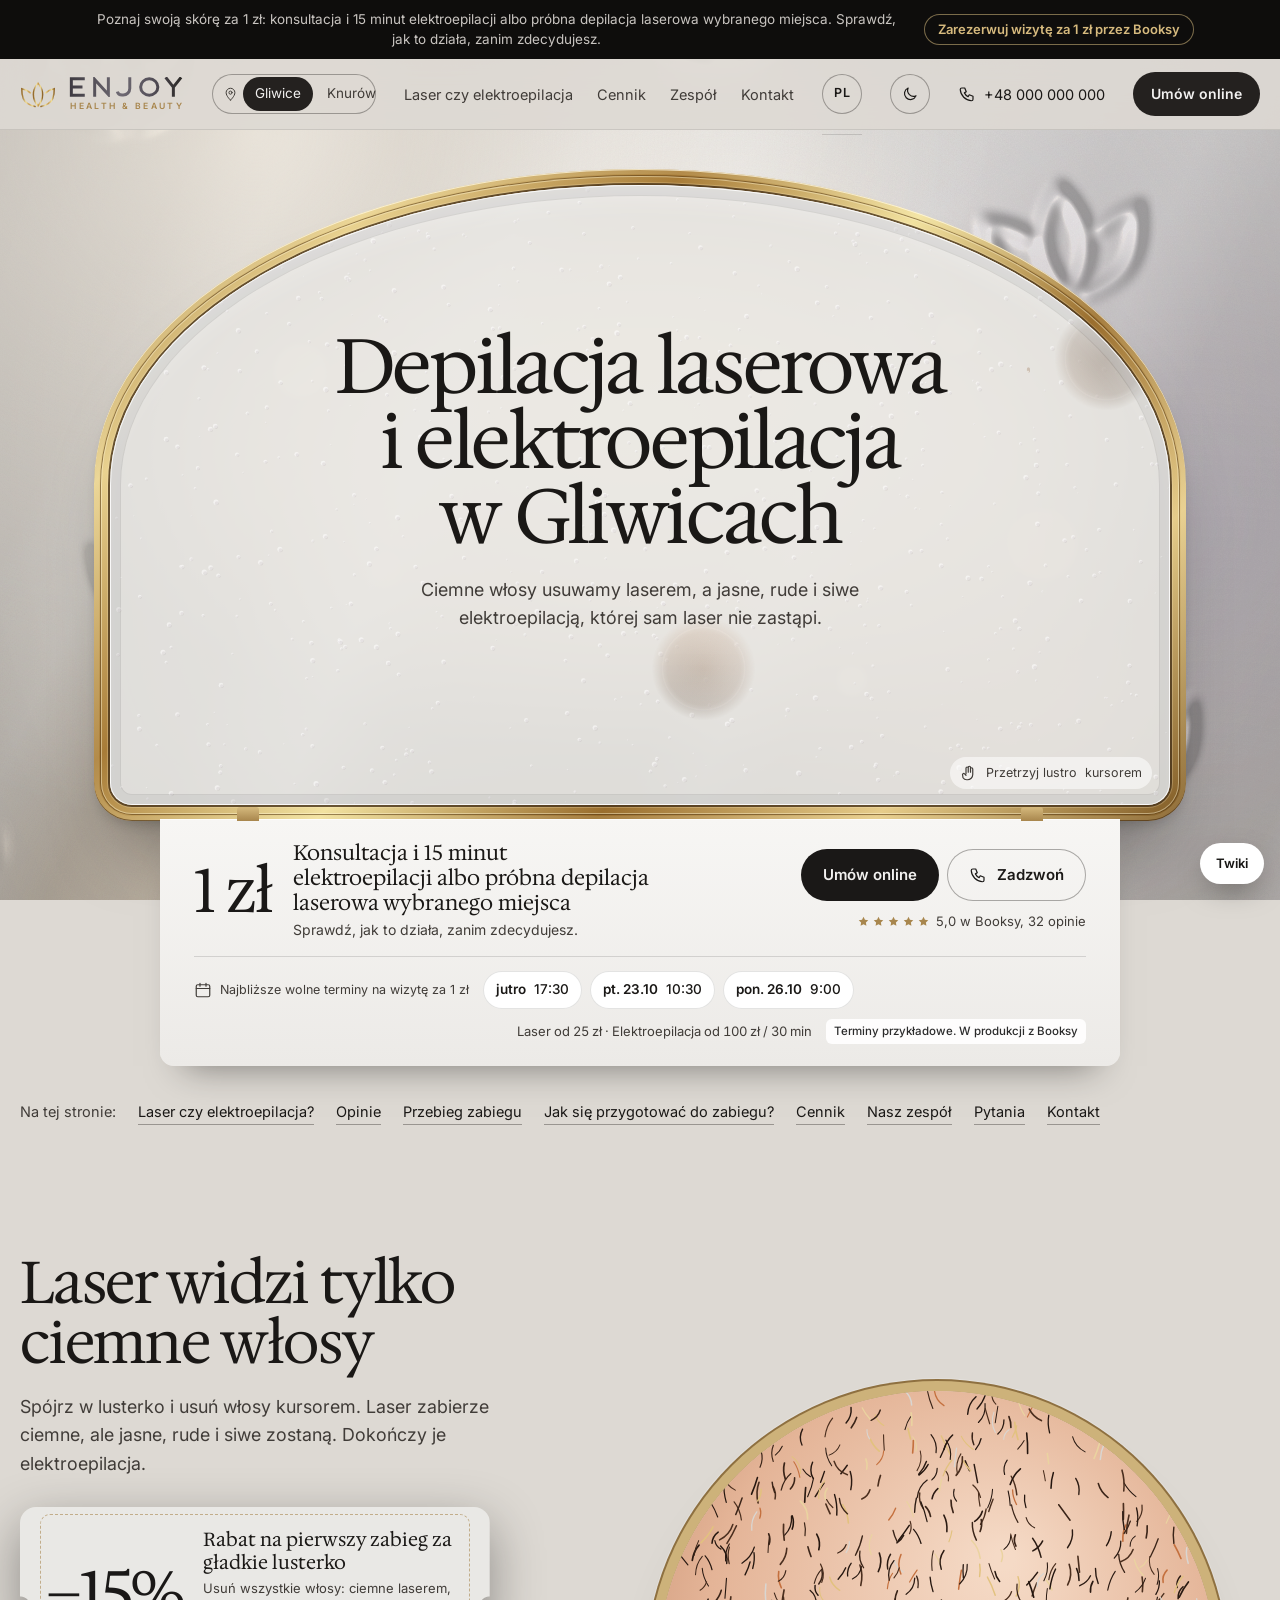
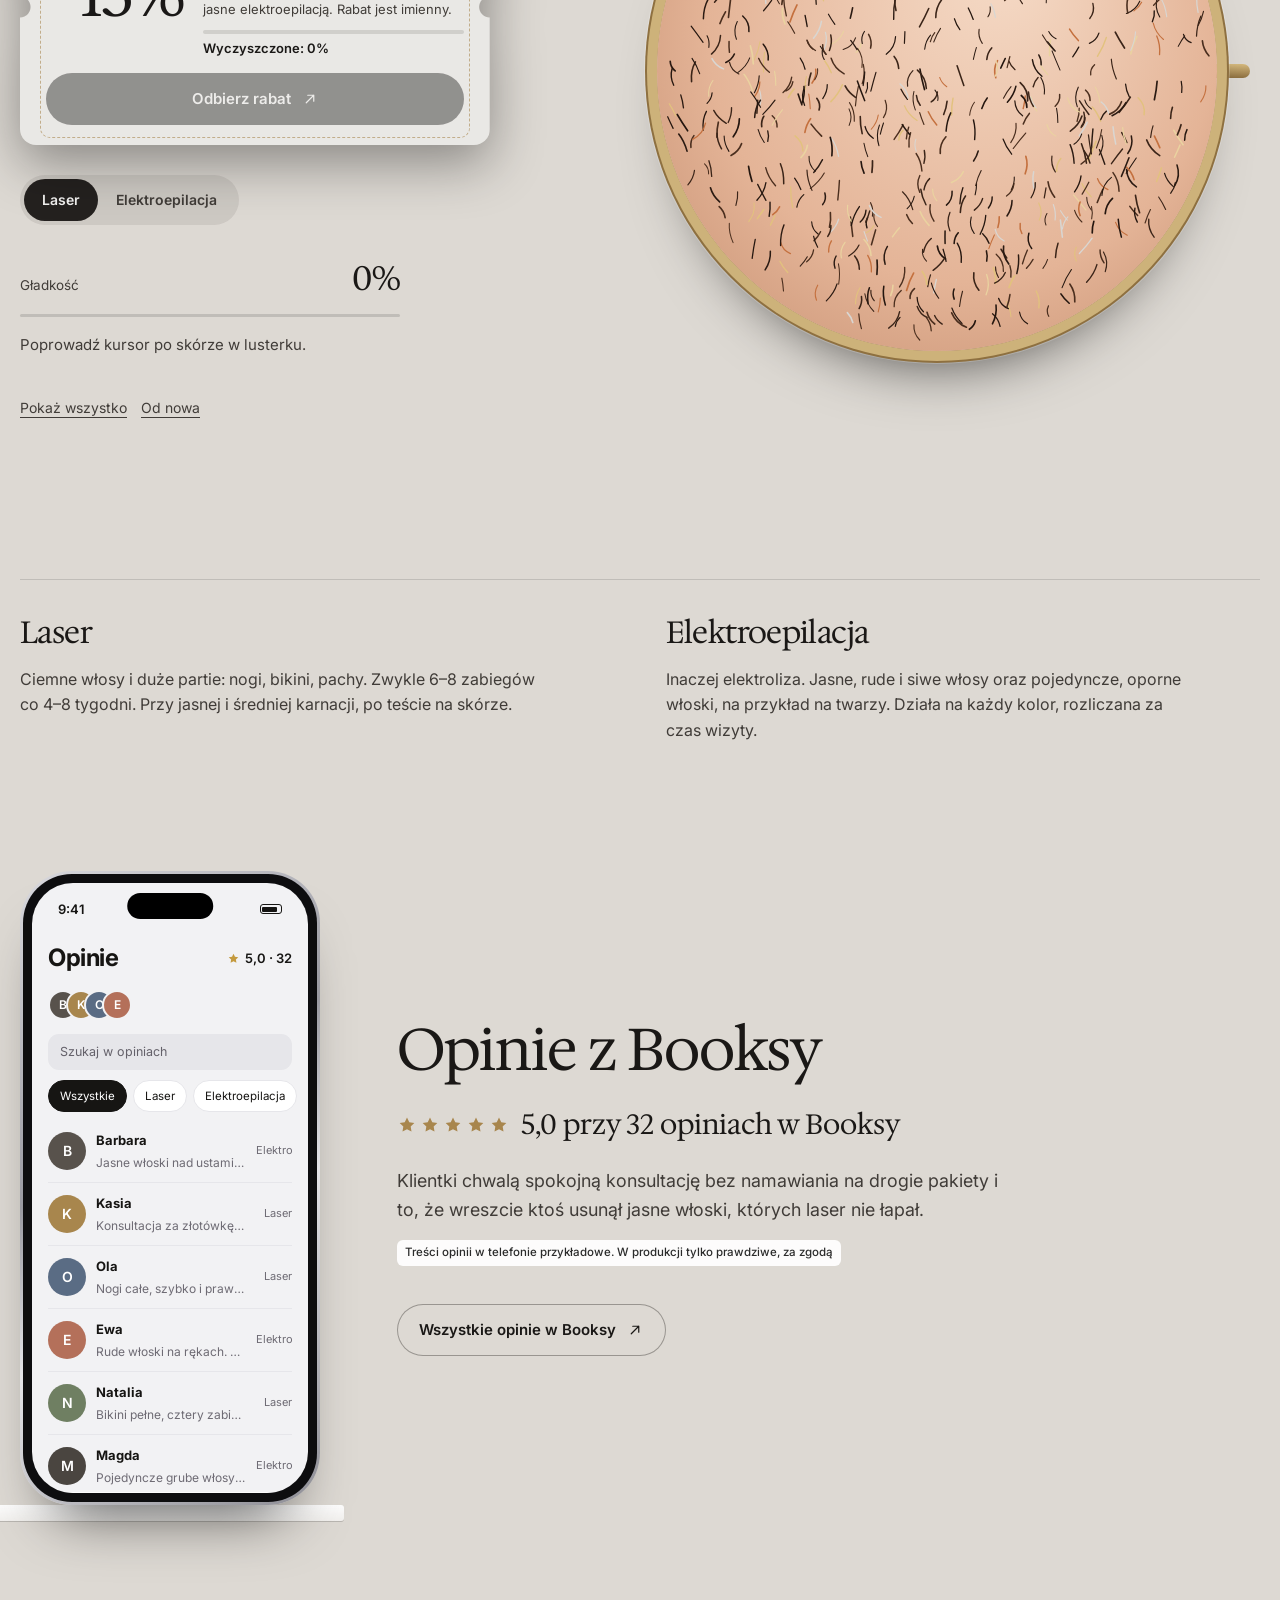
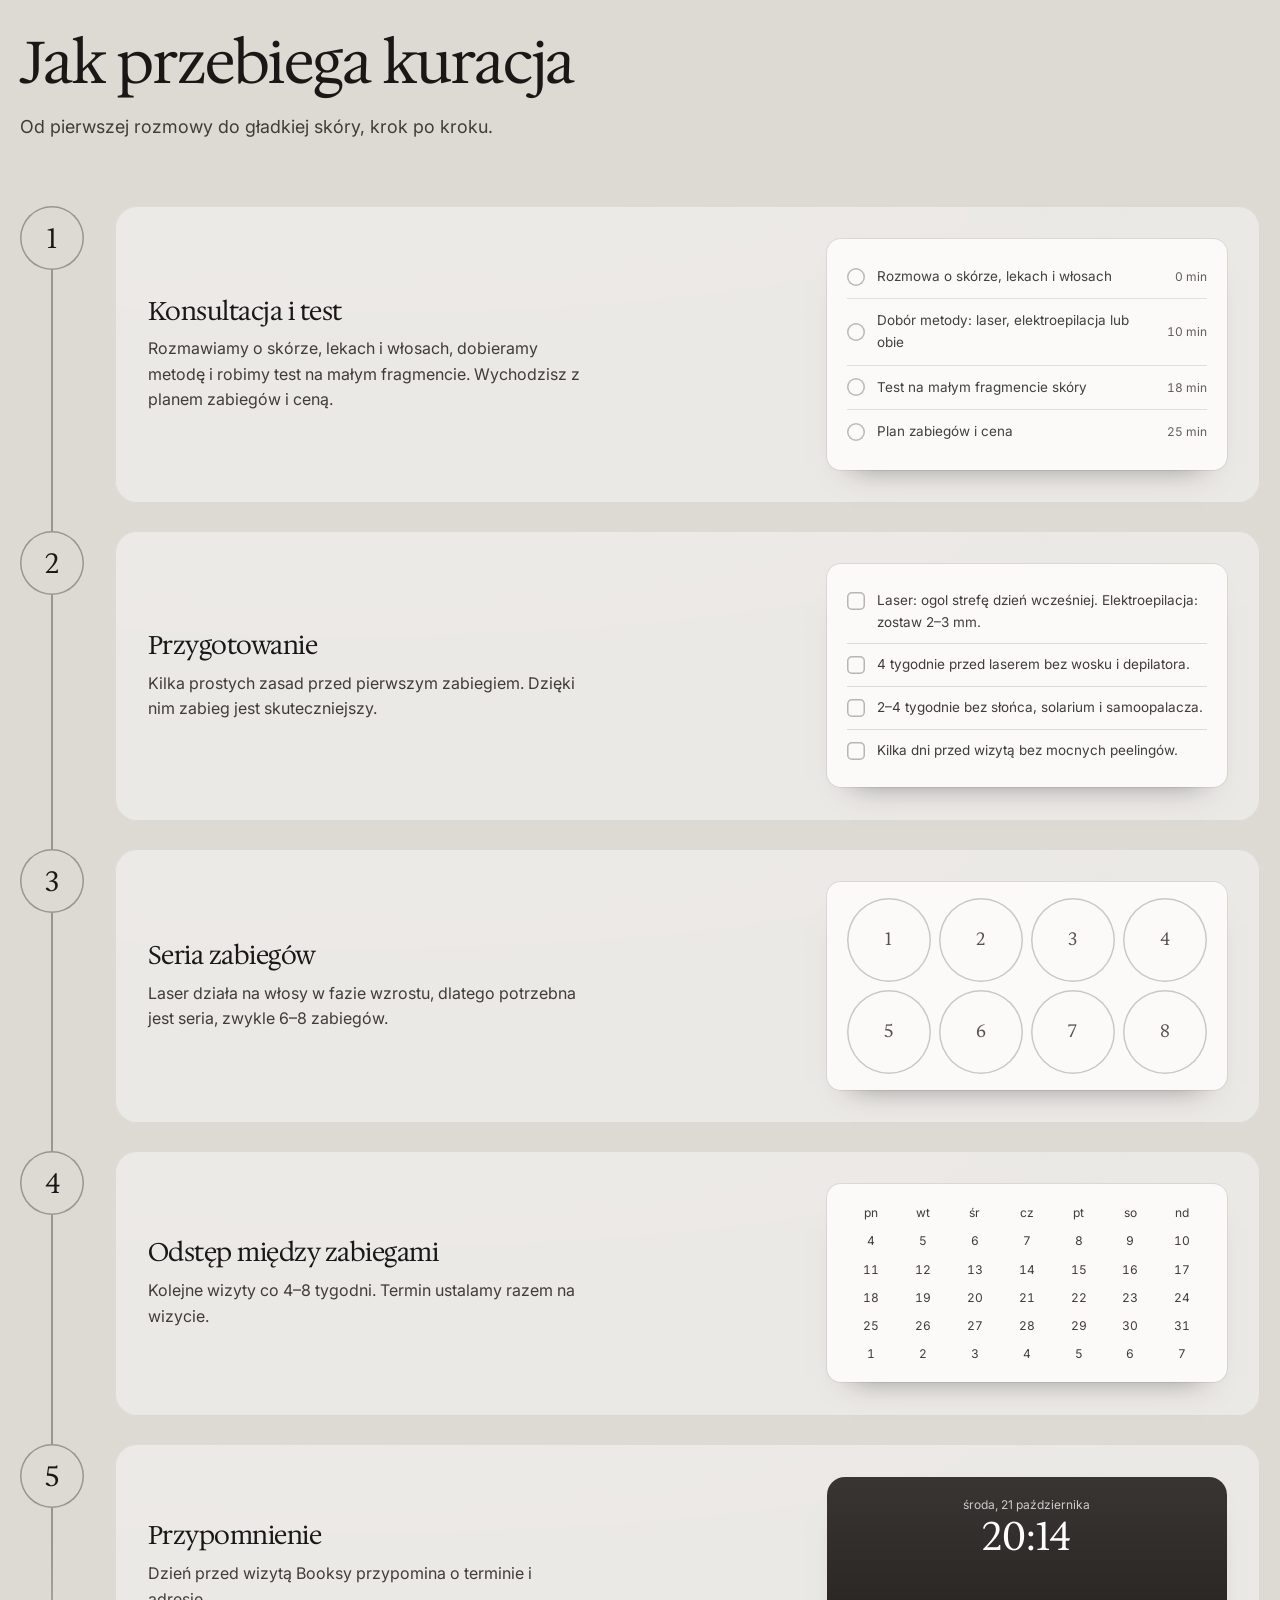
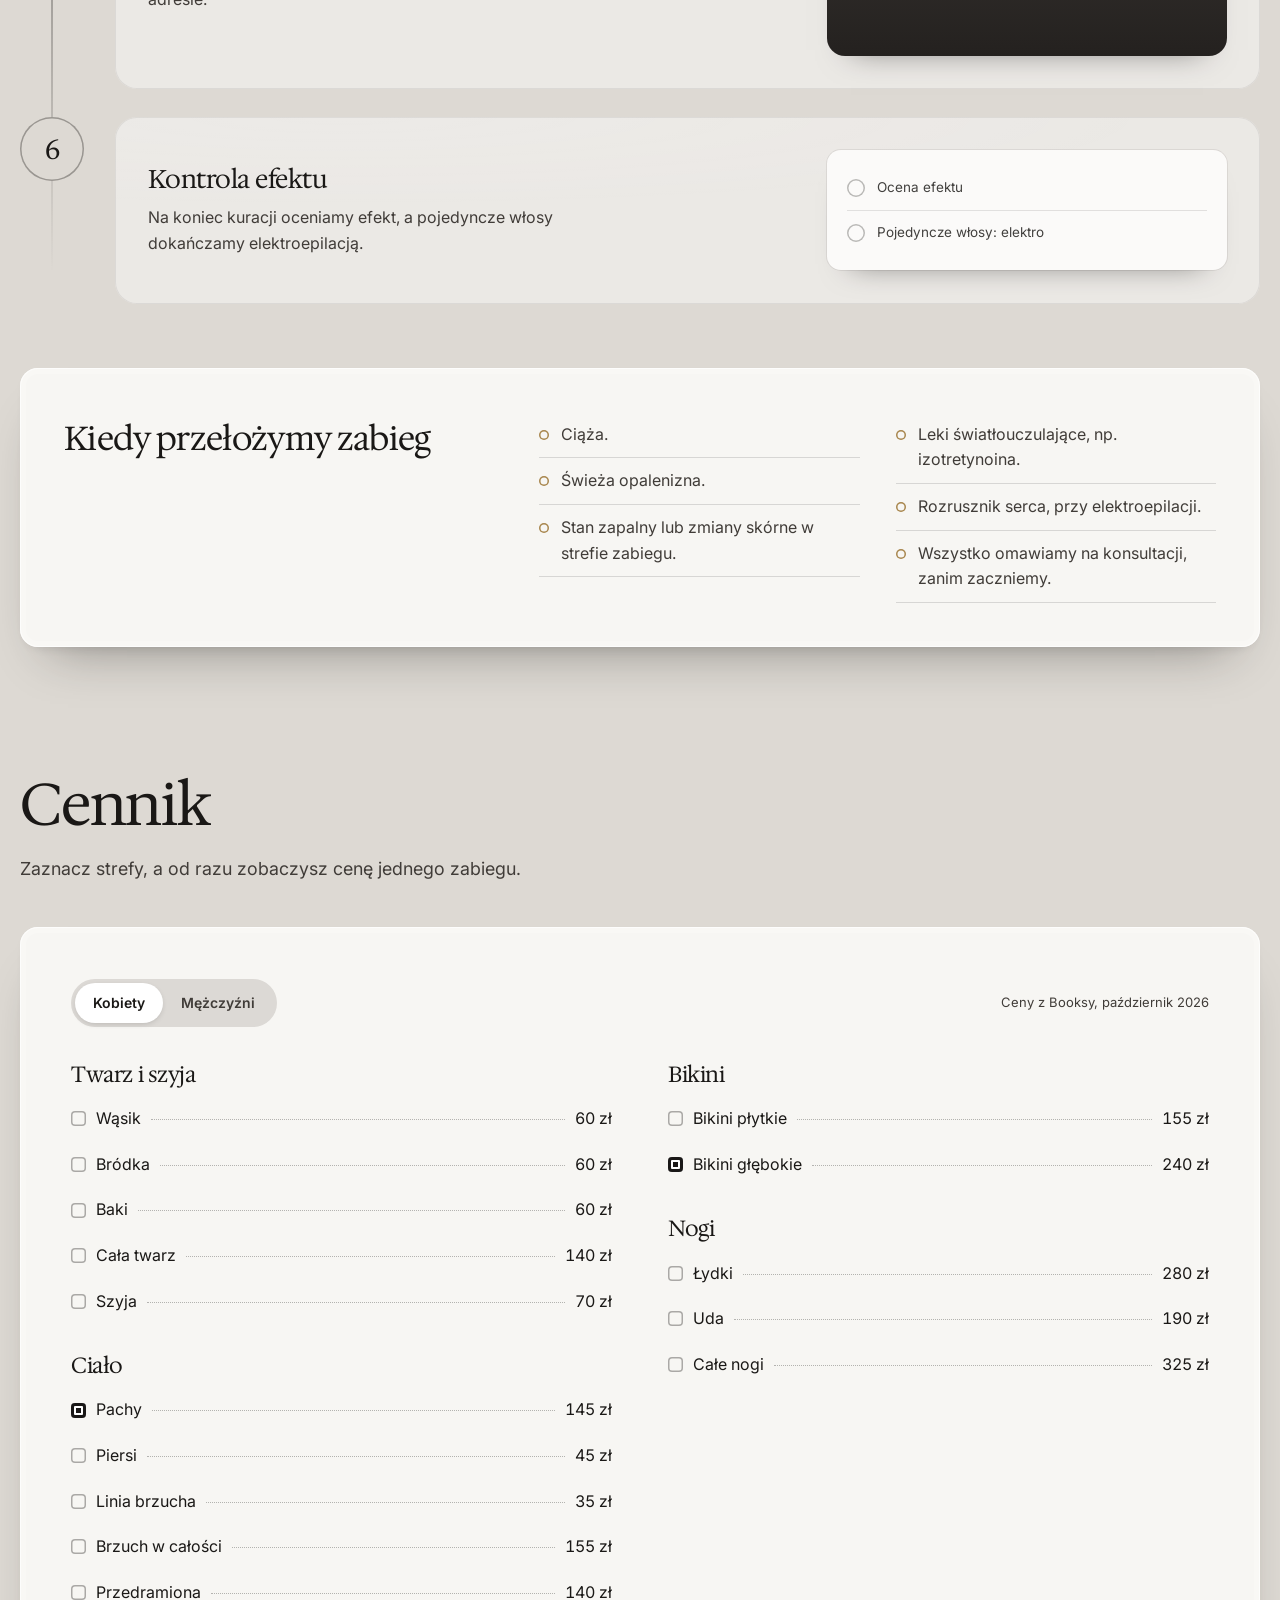
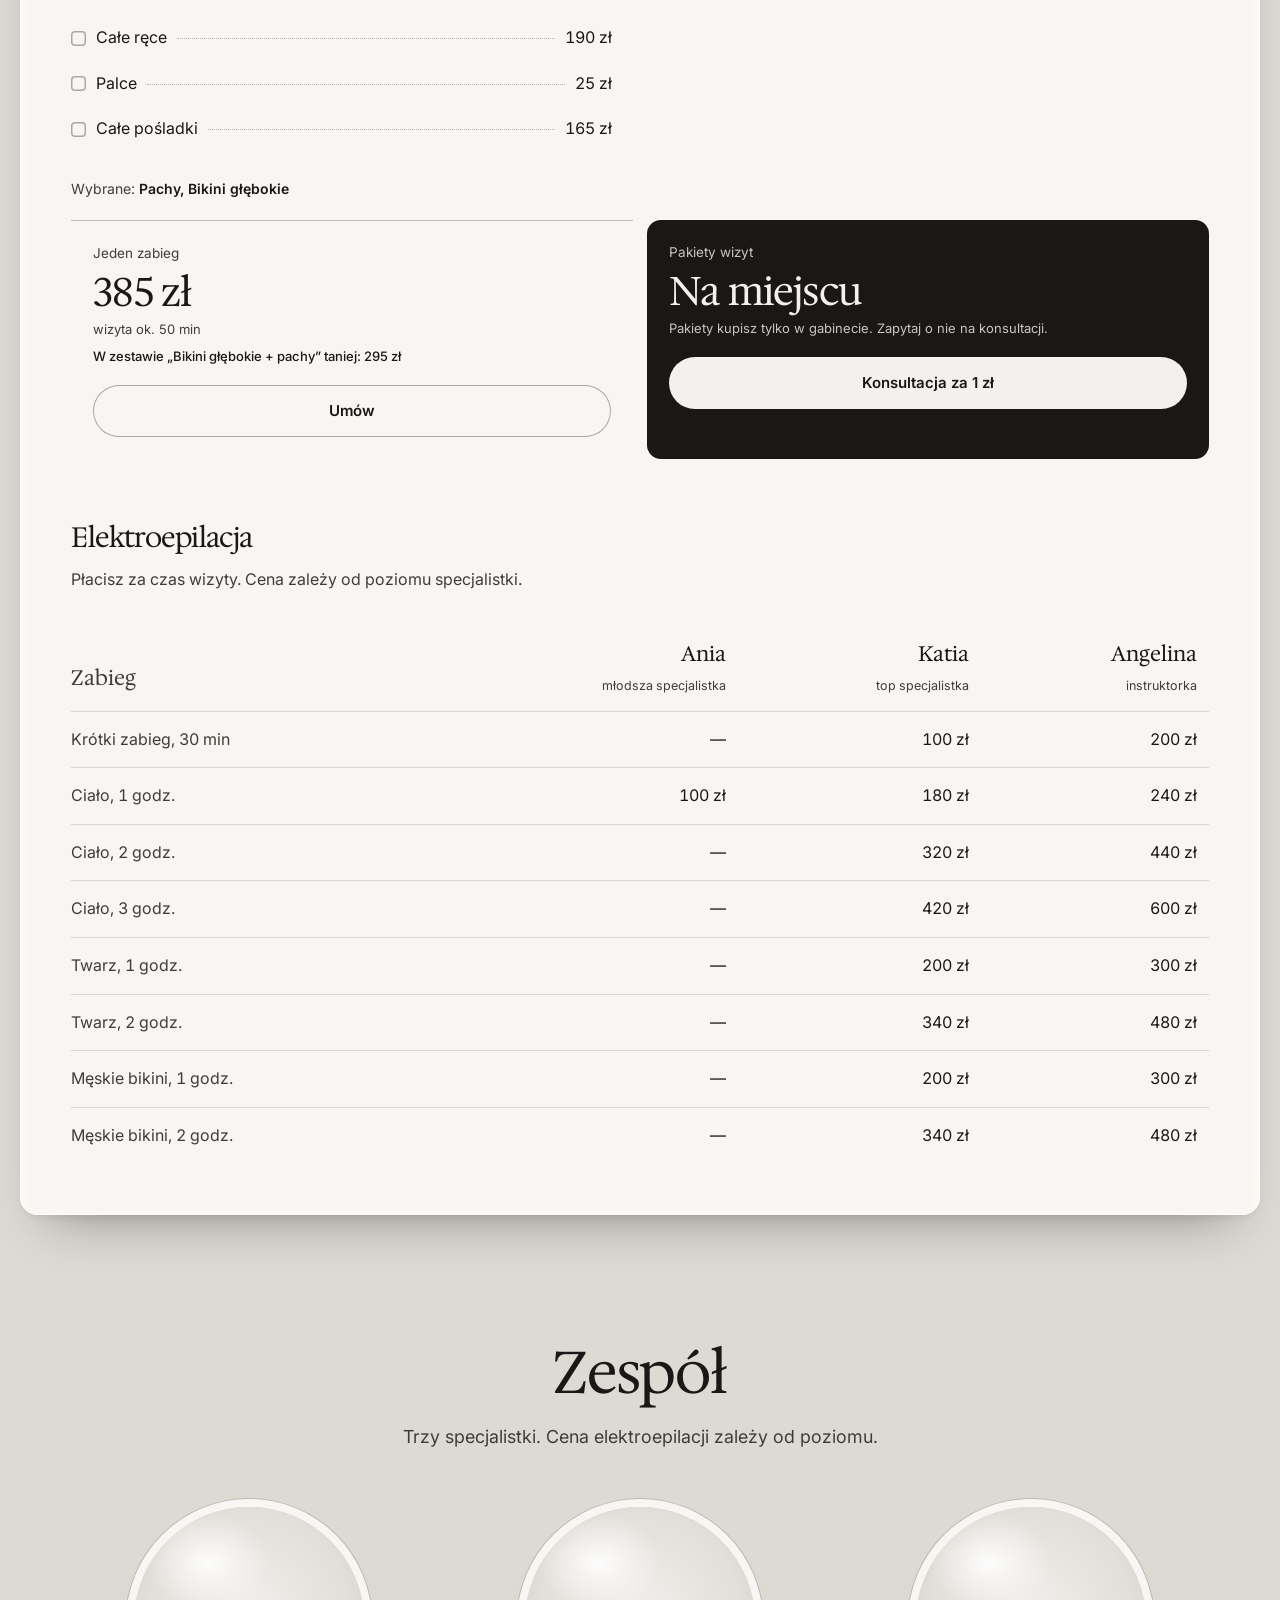
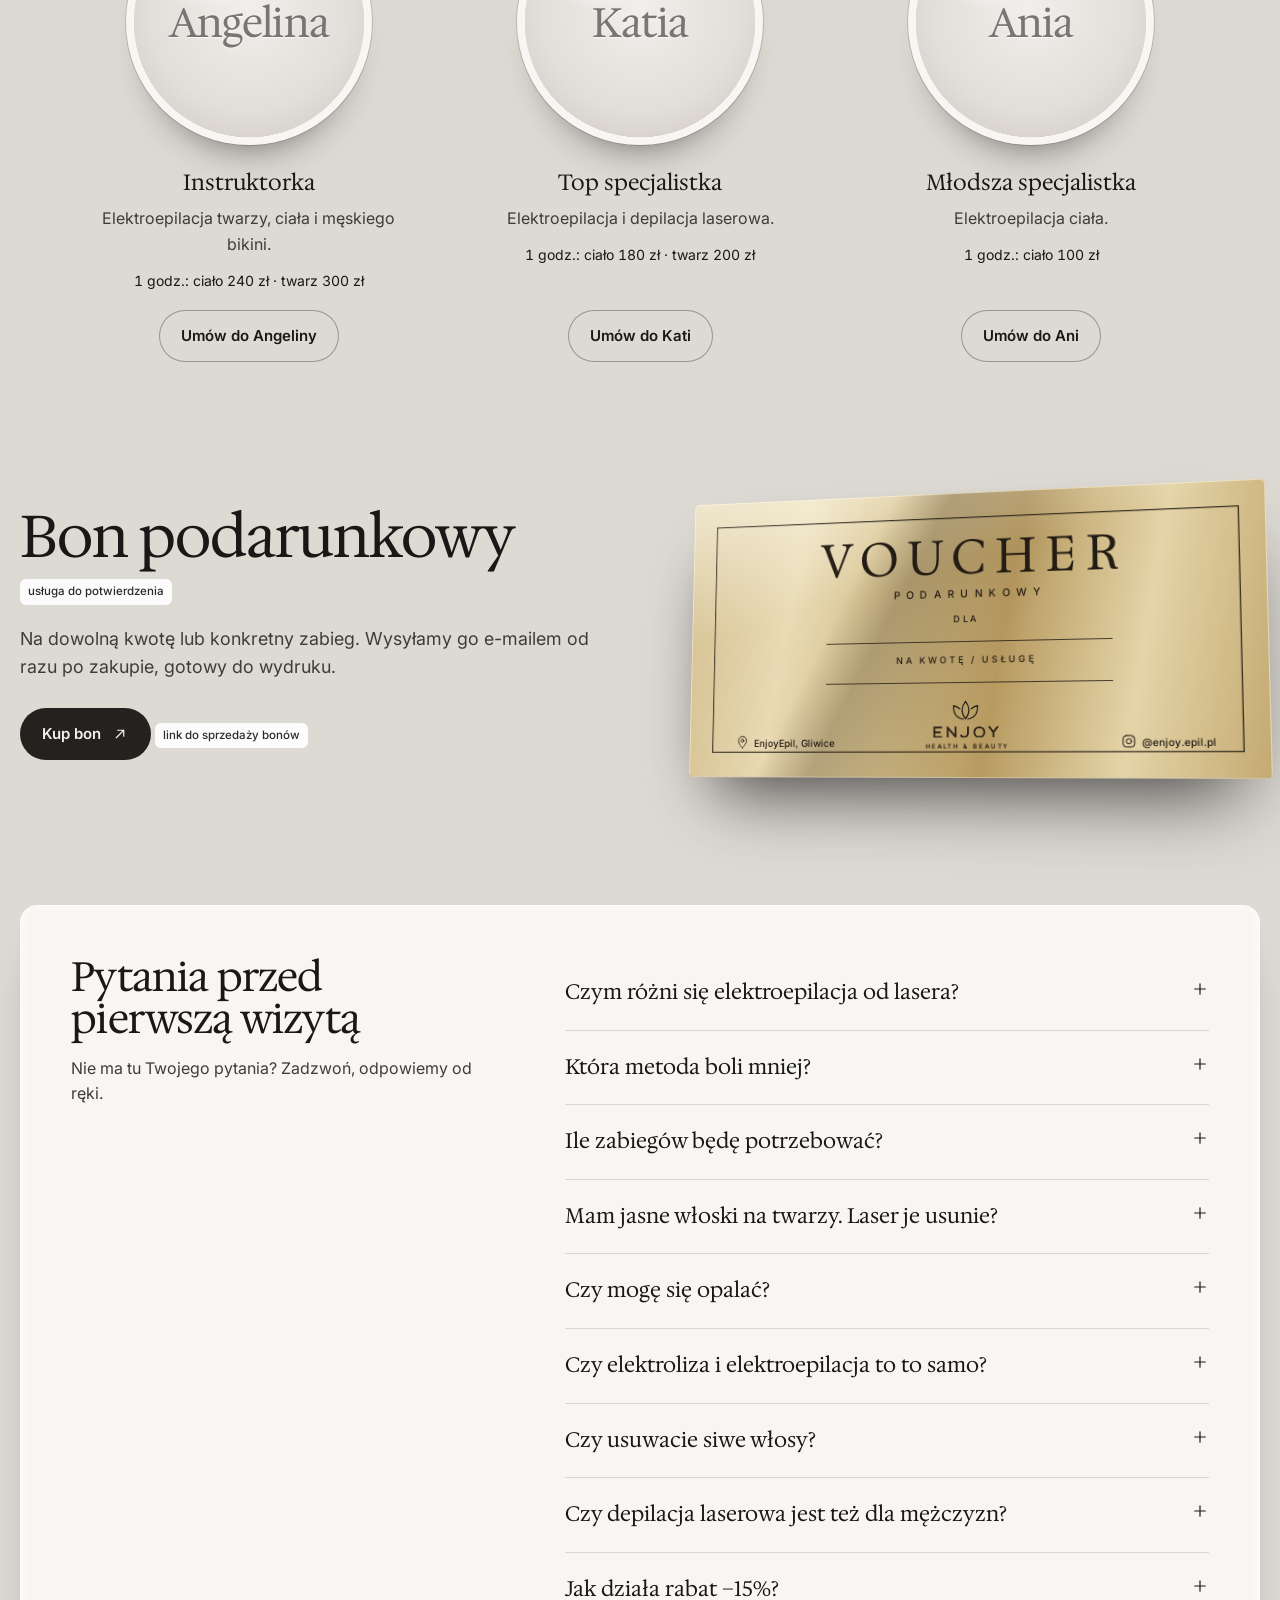
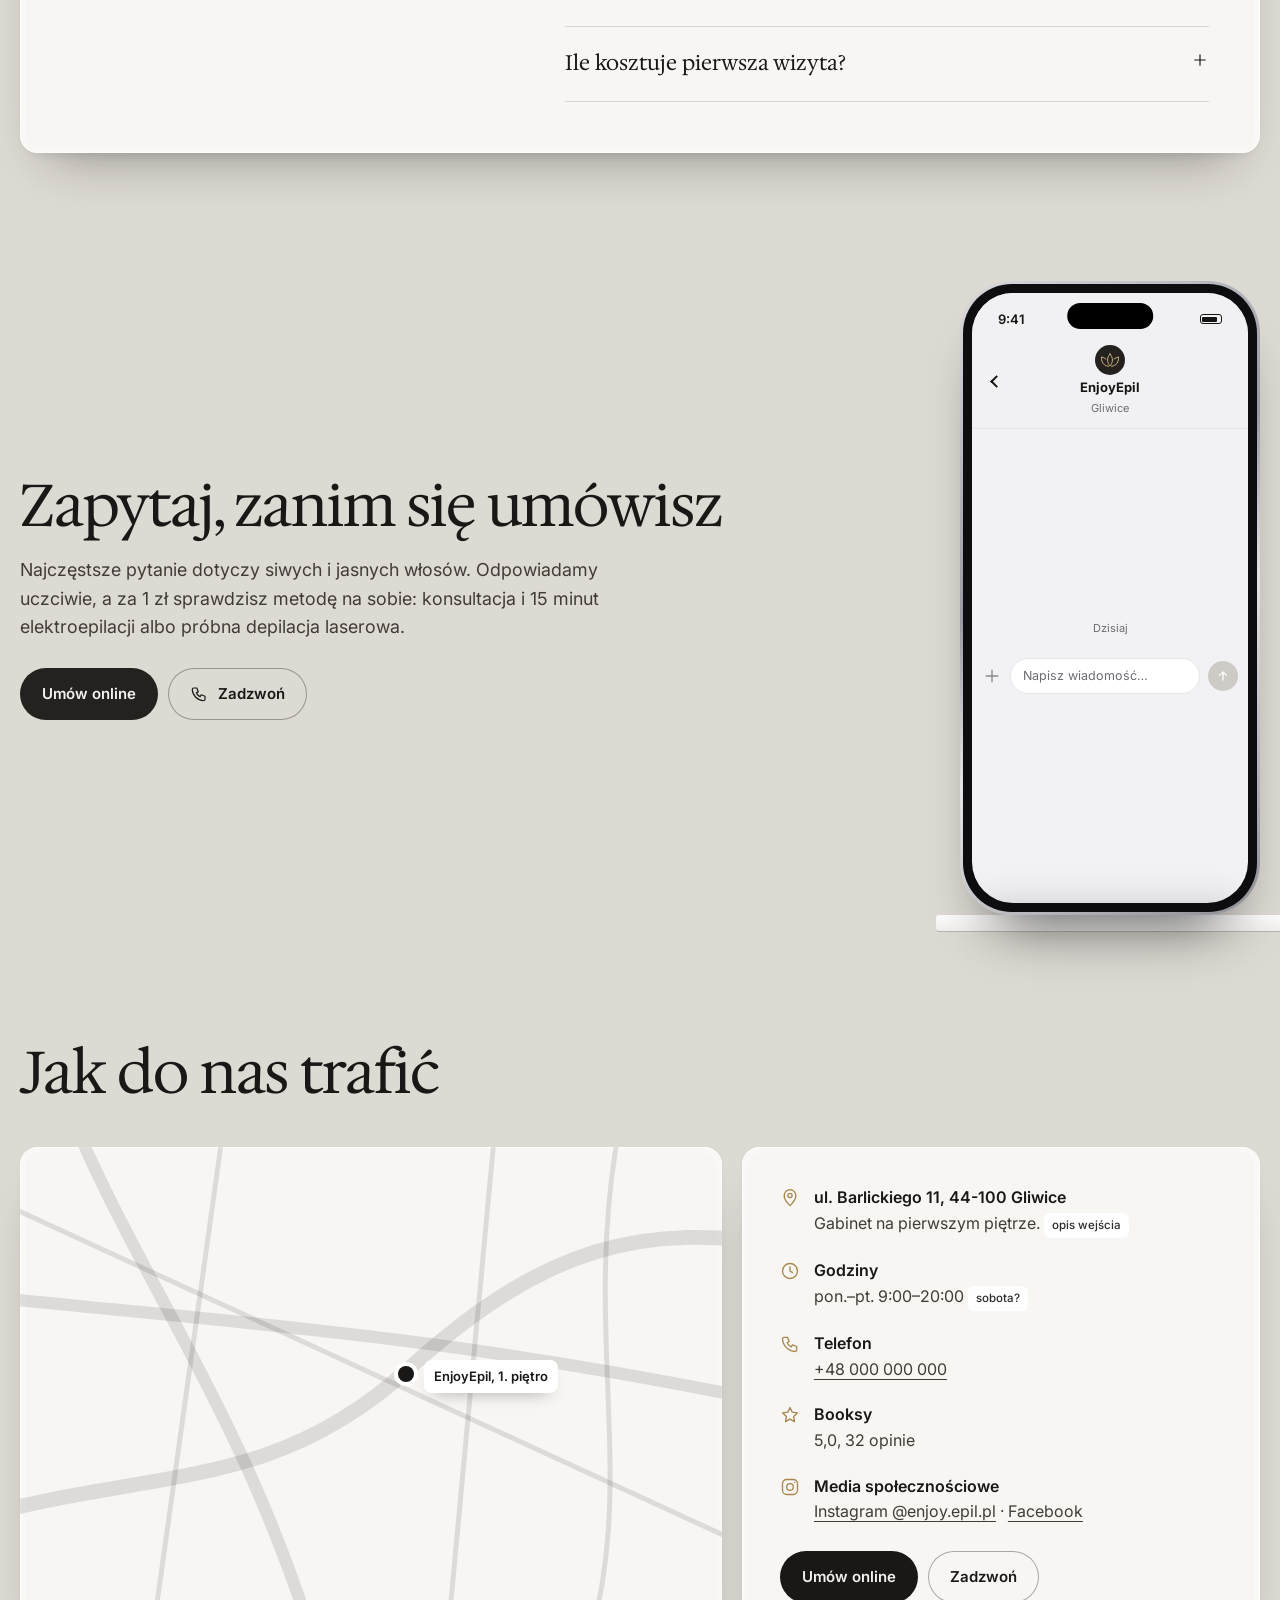
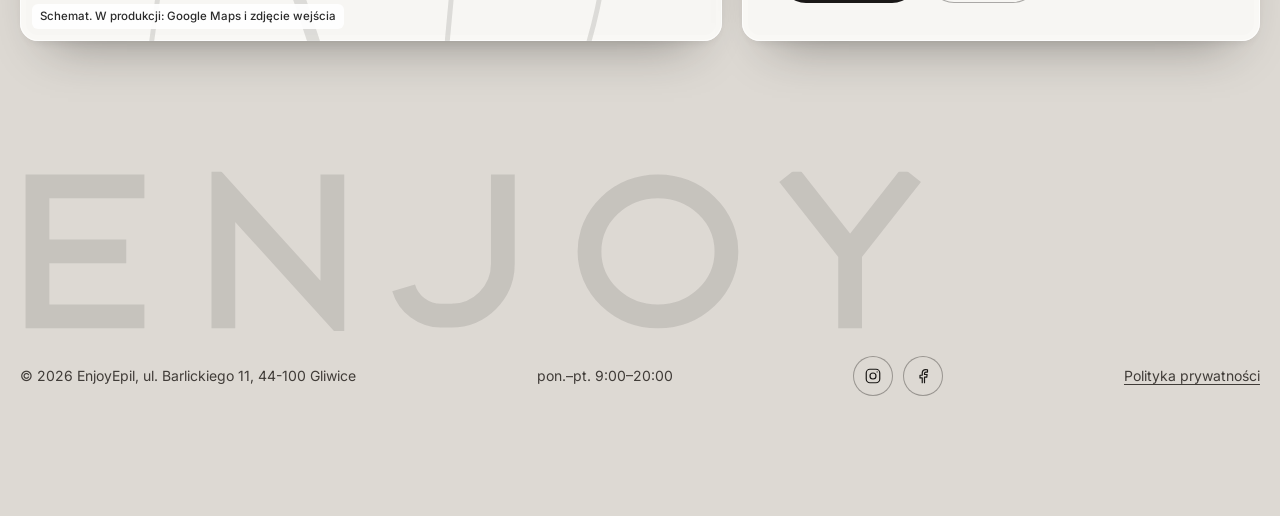
==== commit 666f48f8: "Podgląd strony 2026-10-28 09:58" ====
--- a/index.html
+++ b/index.html
@@ -6,7 +6,7 @@
 <meta name="viewport" content="width=device-width, initial-scale=1, viewport-fit=cover">
 <script>(function(){var t;try{t=localStorage.getItem("ee-theme")}catch(e){}if(t!=="light"&&t!=="dark")t=matchMedia("(prefers-color-scheme: light)").matches?"light":"dark";document.documentElement.dataset.theme=t})()</script>
 <title>Depilacja laserowa i elektroepilacja Gliwice | EnjoyEpil</title>
-<meta name="description" content="Depilacja laserowa i elektroepilacja (elektroliza) w Gliwicach, ul. Barlickiego 11. Laser na ciemne włosy, elektroepilacja na jasne, rude i siwe. Konsultacja i test za 1 zł.">
+<meta name="description" content="Depilacja laserowa i elektroepilacja (elektroliza) w Gliwicach, ul. Barlickiego 11. Laser na ciemne włosy, elektroepilacja na jasne, rude i siwe. Za 1 zł: konsultacja i 15 minut elektroepilacji albo próbna depilacja laserowa.">
 <link rel="canonical" href="https://enjoyepil.pl/">
 <!--hreflang-->
 <link rel="alternate" hreflang="pl" href="https://enjoyepil.pl/">
@@ -20,14 +20,14 @@
 <meta property="og:locale" content="pl_PL">
 <meta property="og:site_name" content="EnjoyEpil">
 <meta property="og:title" content="Depilacja laserowa i elektroepilacja Gliwice | EnjoyEpil">
-<meta property="og:description" content="Laser na ciemne włosy, elektroepilacja na jasne, rude i siwe. Konsultacja i test na skórze za 1 zł. ul. Barlickiego 11, Gliwice.">
+<meta property="og:description" content="Laser na ciemne włosy, elektroepilacja na jasne, rude i siwe. Za 1 zł: konsultacja i 15 minut elektroepilacji albo próbna depilacja laserowa. ul. Barlickiego 11, Gliwice.">
 <meta property="og:url" content="https://enjoyepil.pl/">
 <meta property="og:image" content="https://enjoyepil.pl/assets/og.png">
 <meta property="og:image:width" content="1200">
 <meta property="og:image:height" content="630">
 <meta property="og:image:alt" content="EnjoyEpil Health &amp; Beauty, Gliwice">
 <meta name="twitter:card" content="summary_large_image">
-<meta name="theme-color" content="#341E32" media="(prefers-color-scheme: dark)">
+<meta name="theme-color" content="#121110" media="(prefers-color-scheme: dark)">
 <meta name="theme-color" content="#DDD9D3" media="(prefers-color-scheme: light)">
 <link rel="icon" href="assets/favicon.svg" type="image/svg+xml">
 <link rel="icon" href="assets/favicon-48.png" sizes="48x48" type="image/png">
@@ -44,7 +44,7 @@
     "Elektroliza. Elektroepilacja. EnjoyEpil Gliwice",
     "Enjoy Health & Beauty"
    ],
-   "description": "Depilacja laserowa i elektroepilacja (elektroliza) w Gliwicach, ul. Barlickiego 11. Laser na ciemne włosy, elektroepilacja na jasne, rude i siwe. Konsultacja i test za 1 zł.",
+   "description": "Depilacja laserowa i elektroepilacja (elektroliza) w Gliwicach, ul. Barlickiego 11. Laser na ciemne włosy, elektroepilacja na jasne, rude i siwe. Za 1 zł: konsultacja i 15 minut elektroepilacji albo próbna depilacja laserowa.",
    "url": "https://enjoyepil.pl/",
    "logo": "https://enjoyepil.pl/assets/logo.png",
    "image": "https://enjoyepil.pl/assets/og.png",
@@ -113,7 +113,7 @@
     "itemListElement": [
      {
       "@type": "OfferCatalog",
-      "name": "Konsultacja, dobór metody i test na skórze",
+      "name": "Konsultacja i 15 minut elektroepilacji albo próbna depilacja laserowa",
       "itemListElement": [
        {
         "@type": "Offer",
@@ -121,7 +121,7 @@
         "priceCurrency": "PLN",
         "itemOffered": {
          "@type": "Service",
-         "name": "Konsultacja, dobór metody i test na skórze"
+         "name": "Konsultacja i 15 minut elektroepilacji albo próbna depilacja laserowa"
         }
        }
       ]
@@ -676,7 +676,7 @@
      "name": "Ile kosztuje pierwsza wizyta?",
      "acceptedAnswer": {
       "@type": "Answer",
-      "text": "1 zł. To dobór metody, rozmowa o skórze i test na małym fragmencie."
+      "text": "1 zł. Do wyboru: konsultacja i 15 minut elektroepilacji albo próbna depilacja laserowa wybranego miejsca. Sprawdzisz, jak działa metoda, zanim zdecydujesz."
      }
     }
    ]
@@ -689,19 +689,19 @@
 <link href="https://fonts.googleapis.com/css2?family=Hedvig+Letters+Serif:opsz@12..24&family=Inter:wght@400;500;600&display=swap" rel="stylesheet">
 <style>
 :root{
-  --wall:#341E32;--tile:#3B2238;--tile-2:#46293F;--tile-3:#53324B;--grout:#2C1829;--on-tile:#F4EEF1;--on-tile-2:#CDBDC9;
-  --fog:#E9E8E5;--fog-2:#DCD9D5;--ink:#291A27;--ink-2:#5C4B58;--line:rgba(41,26,39,.14);
+  --wall:#121110;--tile:#1A1817;--tile-2:#22201E;--tile-3:#2A2725;--grout:#0E0D0C;--on-tile:#F2F1F0;--on-tile-2:#C9C5C1;
+  --fog:#E9E8E5;--fog-2:#DCD9D5;--ink:#1A1816;--ink-2:#403C38;--line:rgba(26,24,22,.14);
   --brass:#A8864D;--brass-hi:#D6BA7E;--brass-ink:#2A1C10;
   --glass:rgba(250,248,246,.72);
   /* wall-dependent tokens: dark velvet by default, light morning wall under [data-theme="light"] */
-  --on-wall:#F4EEF1;--on-wall-2:#CDBDC9;--wall-line:rgba(244,238,241,.14);--wall-line-2:rgba(244,238,241,.4);--wall-hover:rgba(244,238,241,.08);
-  --wall-btn:#F4EEF1;--wall-btn-ink:#3B2238;--wall-accent:#D6BA7E;--wall-pill:rgba(0,0,0,.22);--chrome:#3B2238;--chrome-line:rgba(255,255,255,.06);
-  --card:rgba(255,255,255,.045);--card-edge:rgba(255,255,255,.08);--card-ink:#F4EEF1;--card-ink-2:#CDBDC9;--card-ui-edge:rgba(255,255,255,.4);--mirror:#E9E8E5;--mirror-drop:rgba(10,2,10,.6);--mirror-drop-2:rgba(10,2,10,.4);
+  --on-wall:#F2F1F0;--on-wall-2:#C9C5C1;--wall-line:rgba(242,241,240,.14);--wall-line-2:rgba(242,241,240,.4);--wall-hover:rgba(242,241,240,.08);
+  --wall-btn:#F2F1F0;--wall-btn-ink:#24211F;--wall-accent:#D6BA7E;--wall-pill:rgba(0,0,0,.22);--chrome:#161514;--chrome-line:rgba(255,255,255,.06);
+  --card:rgba(255,255,255,.045);--card-edge:rgba(255,255,255,.08);--card-ink:#F2F1F0;--card-ink-2:#C9C5C1;--card-ui-edge:rgba(255,255,255,.4);--mirror:#E9E8E5;--mirror-drop:rgba(5,4,4,.6);--mirror-drop-2:rgba(5,4,4,.4);
   --glow:rgba(214,186,126,.10);--glow-2:rgba(214,186,126,.03);--lamp:rgba(214,186,126,.13);
-  --m1:rgba(140,64,116,.72);--m2:rgba(86,44,120,.72);--m3:rgba(176,108,74,.38);--m4:rgba(214,186,126,.2);--m5:rgba(14,4,16,.66);--m6:rgba(112,40,76,.58);--sheen:rgba(255,232,214,.065);
-  --engrave:rgba(244,238,241,.07);--engrave-hi:rgba(255,255,255,.07);--engrave-lo:rgba(0,0,0,.4);
+  --m1:rgba(46,43,40,.7);--m2:rgba(34,32,30,.7);--m3:rgba(150,104,62,.26);--m4:rgba(214,186,126,.16);--m5:rgba(4,4,4,.7);--m6:rgba(40,37,34,.55);--sheen:rgba(255,232,214,.065);
+  --engrave:rgba(242,241,240,.07);--engrave-hi:rgba(255,255,255,.07);--engrave-lo:rgba(0,0,0,.4);
   --grain:url("data:image/svg+xml,%3Csvg xmlns='http://www.w3.org/2000/svg' width='220' height='220'%3E%3Cfilter id='n'%3E%3CfeTurbulence type='fractalNoise' baseFrequency='.85' numOctaves='3' stitchTiles='stitch'/%3E%3CfeColorMatrix values='0 0 0 0 1 0 0 0 0 1 0 0 0 0 1 0 0 0 .07 0'/%3E%3C/filter%3E%3Crect width='100%25' height='100%25' filter='url(%23n)'/%3E%3C/svg%3E");
-  --wall-light:radial-gradient(70% 55% at 18% 0%,rgba(214,186,126,.11),transparent 70%),radial-gradient(60% 55% at 100% 45%,rgba(122,72,112,.32),transparent 70%),radial-gradient(80% 60% at 0% 100%,rgba(18,5,16,.55),transparent 70%);
+  --wall-light:radial-gradient(70% 55% at 18% 0%,rgba(214,186,126,.11),transparent 70%),radial-gradient(60% 55% at 100% 45%,rgba(60,56,52,.22),transparent 70%),radial-gradient(80% 60% at 0% 100%,rgba(9,8,8,.55),transparent 70%);
   --r:14px;--rs:10px;
   --f-d:"Hedvig Letters Serif",Georgia,"Times New Roman",serif;
   --f-b:"Inter",system-ui,-apple-system,"Segoe UI",sans-serif;
@@ -711,18 +711,18 @@
   color-scheme:light;
 }
 :root[data-theme="light"]{
-  --wall:#DDD9D3;--on-wall:#291A27;--on-wall-2:#5C4B58;--wall-line:rgba(41,26,39,.14);--wall-line-2:rgba(41,26,39,.35);--wall-hover:rgba(41,26,39,.06);
-  --wall-btn:#3B2238;--wall-btn-ink:#F4EEF1;--wall-accent:#A8864D;--wall-pill:rgba(41,26,39,.08);--chrome:#DDD9D3;--chrome-line:rgba(41,26,39,.1);
-  --card:rgba(255,255,255,.42);--card-edge:rgba(41,26,39,.07);--card-ink:#291A27;--card-ink-2:#5C4B58;--card-ui-edge:rgba(41,26,39,.08);--mirror:#F7F6F3;--mirror-drop:rgba(40,20,38,.42);--mirror-drop-2:rgba(40,20,38,.16);
+  --wall:#DDD9D3;--on-wall:#1A1816;--on-wall-2:#403C38;--wall-line:rgba(26,24,22,.14);--wall-line-2:rgba(26,24,22,.35);--wall-hover:rgba(26,24,22,.06);
+  --wall-btn:#24211F;--wall-btn-ink:#F2F1F0;--wall-accent:#A8864D;--wall-pill:rgba(26,24,22,.08);--chrome:#DDD9D3;--chrome-line:rgba(26,24,22,.1);
+  --card:rgba(255,255,255,.42);--card-edge:rgba(26,24,22,.07);--card-ink:#1A1816;--card-ink-2:#403C38;--card-ui-edge:rgba(26,24,22,.08);--mirror:#F7F6F3;--mirror-drop:rgba(23,22,20,.42);--mirror-drop-2:rgba(23,22,20,.16);
   --glow:rgba(255,255,255,.55);--glow-2:rgba(255,255,255,.15);--lamp:rgba(255,248,236,.7);
-  --m1:rgba(196,166,184,.42);--m2:rgba(178,170,204,.36);--m3:rgba(232,204,162,.48);--m4:rgba(255,255,255,.75);--m5:rgba(150,122,140,.22);--m6:rgba(214,190,176,.4);--sheen:rgba(255,255,255,.3);
-  --engrave:rgba(41,26,39,.11);--engrave-hi:rgba(255,255,255,.85);--engrave-lo:rgba(41,26,39,.16);
+  --m1:rgba(186,181,176,.42);--m2:rgba(178,170,204,.36);--m3:rgba(232,204,162,.48);--m4:rgba(255,255,255,.75);--m5:rgba(144,136,128,.22);--m6:rgba(214,190,176,.4);--sheen:rgba(255,255,255,.3);
+  --engrave:rgba(26,24,22,.11);--engrave-hi:rgba(255,255,255,.85);--engrave-lo:rgba(26,24,22,.16);
   --grain:url("data:image/svg+xml,%3Csvg xmlns='http://www.w3.org/2000/svg' width='220' height='220'%3E%3Cfilter id='n'%3E%3CfeTurbulence type='fractalNoise' baseFrequency='.85' numOctaves='3' stitchTiles='stitch'/%3E%3CfeColorMatrix values='0 0 0 0 .16 0 0 0 0 .1 0 0 0 0 .15 0 0 0 .06 0'/%3E%3C/filter%3E%3Crect width='100%25' height='100%25' filter='url(%23n)'/%3E%3C/svg%3E");
-  --wall-light:linear-gradient(118deg,transparent 0 30%,rgba(255,255,255,.45) 38%,transparent 47%,transparent 53%,rgba(255,255,255,.32) 60%,transparent 69%),radial-gradient(70% 60% at 88% 0%,rgba(255,255,255,.95),transparent 70%),radial-gradient(60% 50% at 0% 100%,rgba(59,34,56,.10),transparent 70%);
-  scrollbar-color:#B4A9B1 #DDD9D3}
-:root[data-theme="light"] .shelf{box-shadow:0 1px 0 rgba(255,255,255,.9) inset,0 24px 34px -24px rgba(40,20,38,.5)}
-:root[data-theme="light"] .stagep .glassshelf{background:linear-gradient(180deg,rgba(255,255,255,.95),rgba(255,255,255,.6));box-shadow:0 1px 0 rgba(41,26,39,.18),0 18px 26px -14px rgba(40,20,38,.5)}
-:root[data-theme="light"] .frame{box-shadow:inset 0 1px 0 rgba(255,250,230,.75),inset 0 -1px 0 rgba(60,36,10,.6),inset 0 0 0 5px rgba(255,240,200,.12),0 50px 70px -36px rgba(40,20,38,.5),0 8px 18px -10px rgba(40,20,38,.35)}
+  --wall-light:linear-gradient(118deg,transparent 0 30%,rgba(255,255,255,.45) 38%,transparent 47%,transparent 53%,rgba(255,255,255,.32) 60%,transparent 69%),radial-gradient(70% 60% at 88% 0%,rgba(255,255,255,.95),transparent 70%),radial-gradient(60% 50% at 0% 100%,rgba(36,33,31,.10),transparent 70%);
+  scrollbar-color:#B4AEA9 #DDD9D3}
+:root[data-theme="light"] .shelf{box-shadow:0 1px 0 rgba(255,255,255,.9) inset,0 24px 34px -24px rgba(23,22,20,.5)}
+:root[data-theme="light"] .stagep .glassshelf{background:linear-gradient(180deg,rgba(255,255,255,.95),rgba(255,255,255,.6));box-shadow:0 1px 0 rgba(26,24,22,.18),0 18px 26px -14px rgba(23,22,20,.5)}
+:root[data-theme="light"] .frame{box-shadow:inset 0 1px 0 rgba(255,250,230,.75),inset 0 -1px 0 rgba(60,36,10,.6),inset 0 0 0 5px rgba(255,240,200,.12),0 50px 70px -36px rgba(23,22,20,.5),0 8px 18px -10px rgba(23,22,20,.35)}
 *,*::before,*::after{box-sizing:inherit}
 html{scroll-padding-top:calc(env(safe-area-inset-top,0px) + 84px);scroll-behavior:smooth;overflow-x:clip}
 body{margin:0;background-color:var(--wall);color:var(--on-wall);font-family:var(--f-b);font-size:16px;line-height:1.6;-webkit-font-smoothing:antialiased;overflow-x:clip;
@@ -772,16 +772,16 @@
 .btn{display:inline-flex;align-items:center;gap:10px;border:0;cursor:pointer;text-decoration:none;font-weight:600;font-size:15px;padding:14px 22px;border-radius:999px;background:var(--tile);color:var(--on-tile);transition:background .35s var(--ease),color .35s var(--ease),transform .35s var(--ease);white-space:nowrap}
 .btn:hover{background:var(--brass-hi);color:var(--brass-ink)}
 .btn:active{transform:translateY(1px)}
-.btn.ghost{background:transparent;color:var(--ink);box-shadow:inset 0 0 0 1px rgba(41,26,39,.35)}
-.btn.ghost:hover{background:rgba(41,26,39,.06);color:var(--ink)}
+.btn.ghost{background:transparent;color:var(--ink);box-shadow:inset 0 0 0 1px rgba(26,24,22,.35)}
+.btn.ghost:hover{background:rgba(26,24,22,.06);color:var(--ink)}
 .on-tile .btn{background:var(--wall-btn);color:var(--wall-btn-ink)}
 .on-tile .btn:hover{background:var(--brass-hi);color:var(--brass-ink)}
 .on-tile .btn.ghost{background:transparent;color:var(--on-wall);box-shadow:inset 0 0 0 1px var(--wall-line-2)}
 .on-tile .btn.ghost:hover{background:var(--wall-hover)}
 .on-tile .mirror .btn{background:var(--tile);color:var(--on-tile)}
 .on-tile .mirror .btn:hover{background:var(--brass-hi);color:var(--brass-ink)}
-.on-tile .mirror .btn.ghost{background:transparent;color:var(--ink);box-shadow:inset 0 0 0 1px rgba(41,26,39,.35)}
-.on-tile .mirror .btn.ghost:hover{background:rgba(41,26,39,.06)}
+.on-tile .mirror .btn.ghost{background:transparent;color:var(--ink);box-shadow:inset 0 0 0 1px rgba(26,24,22,.35)}
+.on-tile .mirror .btn.ghost:hover{background:rgba(26,24,22,.06)}
 .on-tile .mirror .plan.mid .btn{background:var(--on-tile);color:var(--tile)}
 /* a mirror panel mounted on the tile wall */
 .mirror{position:relative;background:var(--mirror);color:var(--ink);border-radius:18px;
@@ -789,8 +789,10 @@
 .mirror p{color:var(--ink-2)}
 
 /* promo + header */
-.promo{background:var(--grout);color:var(--on-tile-2);font-size:13.5px;text-align:center;padding:9px 16px}
-.promo a{color:var(--brass-hi)}
+.promo{display:flex;flex-wrap:wrap;align-items:center;justify-content:center;gap:8px 18px;background:var(--grout);color:var(--on-tile-2);font-size:13.5px;line-height:1.45;text-align:center;padding:10px 20px}
+.promo p{margin:0;max-width:min(100%,820px)}
+.promo a{flex:none;padding:6px 14px;border-radius:999px;font-weight:600;font-size:13px;text-decoration:none;color:var(--brass-hi);box-shadow:inset 0 0 0 1px rgba(214,186,126,.55);transition:background .25s,color .25s}
+.promo a:hover{background:var(--brass-hi);color:var(--brass-ink)}
 header.top{position:sticky;top:env(safe-area-inset-top,0px);z-index:40;background:color-mix(in srgb,var(--chrome) 88%,transparent);backdrop-filter:blur(14px);border-bottom:1px solid var(--chrome-line)}
 body::before{content:"";position:fixed;inset:0 0 auto;height:env(safe-area-inset-top,0px);z-index:41;background:var(--chrome)}
 .nav{display:flex;align-items:center;gap:28px;height:70px}
@@ -804,6 +806,7 @@
 .nav ul{display:flex;gap:24px;list-style:none;margin:0 0 0 auto;padding:0;font-size:14.5px}
 .nav ul a{text-decoration:none;color:var(--on-wall-2);transition:color .25s;white-space:nowrap}
 .nav ul a:hover{color:var(--on-wall)}
+.nav .hic{display:none;place-items:center;flex:none;width:44px;height:44px;color:var(--on-wall)}
 .nav .tel{display:flex;flex:none;align-items:center;gap:8px;text-decoration:none;color:var(--on-wall);font-size:14.5px;white-space:nowrap}
 /* salon switch */
 .city{display:inline-flex;align-items:center;gap:2px;padding:3px;border-radius:999px;box-shadow:inset 0 0 0 1px var(--wall-line-2);font-size:13.5px;white-space:nowrap}
@@ -849,10 +852,13 @@
 html.menu-open{overflow:hidden}
 /* tablets: the header already holds salon, theme and booking, so the menu is just the sections, two columns, dimming the page */
 @media (min-width:641px){
-  .menu{height:auto;max-height:var(--mh);box-shadow:0 0 0 100vmax rgba(10,2,10,.4);clip-path:inset(0 -100vmax -100vmax -100vmax)}
+  .menu{height:auto;max-height:var(--mh);box-shadow:0 0 0 100vmax rgba(5,4,4,.4);clip-path:inset(0 -100vmax -100vmax -100vmax)}
   .mlinks{grid-template-columns:1fr 1fr;column-gap:40px}
-  .mopts,.mfoot{display:none}
+  .mfoot{display:none}
 }
+@media (min-width:801px){.mopts{display:none}}
+/* small tablets: salon, language and theme move from the header into the menu */
+@media (min-width:641px) and (max-width:800px){.nav .city,.nav .theme,.nav .lang{display:none}.nav .tel{margin-left:auto}.mopts{grid-template-columns:1fr 1fr 1fr;gap:20px}.mopt{flex-direction:column;align-items:flex-start;gap:8px}}
 .nav .btn{padding:11px 18px;font-size:14px;background:var(--wall-btn);color:var(--wall-btn-ink)}
 .theme{display:grid;place-items:center;flex:none;width:40px;height:40px;padding:0;border:0;border-radius:50%;background:none;color:var(--on-wall);cursor:pointer;box-shadow:inset 0 0 0 1px var(--wall-line-2);transition:box-shadow .3s,color .3s}
 .theme:hover{box-shadow:inset 0 0 0 1.5px var(--wall-accent)}
@@ -865,25 +871,25 @@
 /* brass frame: polished bands with a dark seam against the glass */
 .frame{position:relative;width:min(100%,1092px);margin-inline:auto;padding:16px;border-radius:546px 546px 38px 38px/316px 316px 38px 38px;
   background:linear-gradient(135deg,#8C6227,#E9D290 18%,#A87C38 34%,#F2E2A0 50%,#9A6E2E 66%,#E6CC8A 82%,#7E5822);
-  box-shadow:inset 0 1px 0 rgba(255,250,230,.75),inset 0 -1px 0 rgba(60,36,10,.6),inset 0 0 0 5px rgba(255,240,200,.12),0 50px 70px -36px rgba(10,2,10,.75),0 8px 18px -10px rgba(10,2,10,.5)}
+  box-shadow:inset 0 1px 0 rgba(255,250,230,.75),inset 0 -1px 0 rgba(60,36,10,.6),inset 0 0 0 5px rgba(255,240,200,.12),0 50px 70px -36px rgba(5,4,4,.75),0 8px 18px -10px rgba(5,4,4,.5)}
 .frame::before{content:"";position:absolute;inset:7px;border-radius:539px 539px 31px 31px/309px 309px 31px 31px;pointer-events:none;
   box-shadow:0 0 0 1px rgba(80,52,16,.55),inset 0 0 0 1px rgba(255,246,214,.45)}
 .hm{height:clamp(400px,calc(100vh - 280px),660px);height:clamp(400px,calc(100svh - 280px),660px);min-height:0;overflow:hidden;isolation:isolate;width:100%;border-radius:530px 530px 22px 22px/300px 300px 22px 22px;
   box-shadow:0 0 0 2px rgba(58,36,12,.75),0 0 0 3px rgba(255,240,200,.25)}
 .hm::after{content:"";position:absolute;inset:0;z-index:3;border-radius:inherit;pointer-events:none;
-  box-shadow:inset 0 0 0 1px rgba(255,255,255,.85),inset 0 0 0 10px rgba(255,255,255,.16),inset 0 0 0 11px rgba(41,26,39,.1),inset 0 26px 40px -30px rgba(255,255,255,.75)}
+  box-shadow:inset 0 0 0 1px rgba(255,255,255,.85),inset 0 0 0 10px rgba(255,255,255,.16),inset 0 0 0 11px rgba(26,24,22,.1),inset 0 26px 40px -30px rgba(255,255,255,.75)}
 .hero .shelf{width:min(90%,960px);margin-inline:auto}
 .reflect{position:absolute;inset:0;z-index:0;border-radius:inherit;overflow:hidden;
   /* nothing but warm light behind the glass */
   background:
     radial-gradient(70% 66% at 50% 38%,rgba(255,244,226,.98),rgba(246,224,204,.8) 44%,rgba(222,190,184,0) 82%),
     radial-gradient(46% 50% at 86% 86%,rgba(232,186,160,.55),transparent 72%),
-    radial-gradient(40% 46% at 10% 90%,rgba(200,160,176,.45),transparent 72%),
-    linear-gradient(180deg,#C9AFB8,#B0919F 60%,#97788A)}
+    radial-gradient(40% 46% at 10% 90%,rgba(185,180,175,.45),transparent 72%),
+    linear-gradient(180deg,#C1BCB7,#A7A09A 60%,#90887F)}
 .reflect::before{content:"";position:absolute;inset:-10% -20%;pointer-events:none;
   background:linear-gradient(112deg,transparent 30%,rgba(255,255,255,.34) 37%,rgba(255,255,255,.08) 41%,transparent 44%,transparent 56%,rgba(255,255,255,.18) 60%,transparent 64%);
   transform:translateX(calc(var(--px,0)*-30px));transition:transform 1.4s var(--ease)}
-.reflect::after{content:"";position:absolute;inset:0;border-radius:inherit;box-shadow:inset 0 0 140px 30px rgba(42,20,38,.22)}
+.reflect::after{content:"";position:absolute;inset:0;border-radius:inherit;box-shadow:inset 0 0 140px 30px rgba(24,22,21,.22)}
 .reflect i{position:absolute;inset:0;display:block;transition:transform 1.2s var(--ease)}
 .reflect .r-glow{background:radial-gradient(34% 30% at 50% 30%,rgba(255,236,200,.75),transparent 70%);transform:translate(calc(var(--px,0)*-8px),calc(var(--py,0)*-6px))}
 .reflect .r-bokeh{filter:blur(2px);opacity:.75;transform:translate(calc(var(--px,0)*-20px),calc(var(--py,0)*-12px));
@@ -900,7 +906,7 @@
 body.mo .hm h1,body.mo .hm .copy p{-webkit-mask-image:linear-gradient(100deg,#000 40%,transparent 60%);mask-image:linear-gradient(100deg,#000 40%,transparent 60%);-webkit-mask-size:300% 100%;mask-size:300% 100%;-webkit-mask-position:100% 0;mask-position:100% 0;animation:wipe 1.6s var(--ease) .35s forwards}
 body.mo .hm .copy p{animation-delay:.9s}
 /* ru/uk pages only: the masters speak the visitor's language (inserted by tools/i18n "kod") */
-.hm .copy .speak{position:absolute;left:50%;top:clamp(34px,calc(min(14vw,16vh) - 44px),118px);transform:translateX(-50%);white-space:nowrap;display:inline-flex;align-items:center;gap:9px;padding:8px 16px;border-radius:999px;font-size:14.5px;font-weight:500;color:var(--ink);background:rgba(255,255,255,.6);box-shadow:inset 0 0 0 1px rgba(41,26,39,.14)}
+.hm .copy .speak{position:absolute;left:50%;top:clamp(34px,calc(min(14vw,16vh) - 44px),118px);transform:translateX(-50%);white-space:nowrap;display:inline-flex;align-items:center;gap:9px;padding:8px 16px;border-radius:999px;font-size:14.5px;font-weight:500;color:var(--ink);background:rgba(255,255,255,.6);box-shadow:inset 0 0 0 1px rgba(26,24,22,.14)}
 .hm .copy .speak i{width:7px;height:7px;border-radius:50%;background:var(--brass);flex:none}
 @keyframes wipe{to{-webkit-mask-position:0 0;mask-position:0 0}}
 .hm .hint{position:absolute;right:18px;bottom:16px;z-index:3;display:flex;align-items:center;gap:8px;font-size:12.5px;color:var(--ink-2);background:rgba(255,255,255,.55);padding:6px 10px;border-radius:999px;transition:opacity .6s}
@@ -908,7 +914,7 @@
 .hm .tag{z-index:4}
 /* glass shelf with real booking */
 .shelf{position:relative;margin:-2px 3% 0;padding:22px clamp(18px,3vw,34px) 22px;background:linear-gradient(180deg,#F7F6F4,#ECEAE7);color:var(--ink);border-radius:0 0 var(--r) var(--r);
-  box-shadow:0 1px 0 rgba(255,255,255,.9) inset,0 22px 30px -24px rgba(10,2,10,.7);display:grid;grid-template-columns:1fr auto;gap:16px 32px;align-items:center}
+  box-shadow:0 1px 0 rgba(255,255,255,.9) inset,0 22px 30px -24px rgba(5,4,4,.7);display:grid;grid-template-columns:1fr auto;gap:16px 32px;align-items:center}
 .shelf .slots{grid-column:1/-1;grid-row:2;display:flex;flex-wrap:wrap;align-items:center;gap:10px 14px;padding-top:14px;border-top:1px solid var(--line)}
 .shelf::before,.shelf::after{content:"";position:absolute;top:-12px;width:22px;height:14px;border-radius:3px 3px 0 0;background:linear-gradient(180deg,var(--brass-hi),var(--brass))}
 .shelf::before{left:8%}.shelf::after{right:8%}
@@ -922,7 +928,7 @@
 .slots .tag{justify-self:start;margin-left:auto}
 .slots .also{margin-left:auto;font-size:13px;color:var(--ink-2)}
 .shelf .slots .tag{margin-left:0}
-.slot{display:inline-flex;align-items:center;gap:8px;padding:8px 13px;border-radius:999px;background:#fff;color:var(--ink);text-decoration:none;font-size:13.5px;font-weight:500;box-shadow:inset 0 0 0 1px rgba(41,26,39,.12);transition:box-shadow .3s,background .3s}
+.slot{display:inline-flex;align-items:center;gap:8px;padding:8px 13px;border-radius:999px;background:#fff;color:var(--ink);text-decoration:none;font-size:13.5px;font-weight:500;box-shadow:inset 0 0 0 1px rgba(26,24,22,.12);transition:box-shadow .3s,background .3s}
 .slot:hover{box-shadow:inset 0 0 0 1.5px var(--brass);background:#FFFDF8}
 .slot b{font-weight:600}
 .act{display:grid;gap:10px;justify-items:end}
@@ -958,7 +964,7 @@
 .pin{position:absolute;z-index:3;transform:translate(-50%,-50%) scale(.3);opacity:0;transition:opacity .4s,transform .6s var(--ease);pointer-events:none}
 .pin.on{opacity:1;transform:translate(-50%,-50%) scale(1);pointer-events:auto}
 .pin button{display:block;width:24px;height:24px;border-radius:50%;background:var(--tile);border:2px solid #fff;cursor:pointer;padding:0}
-.pin .card{position:absolute;left:50%;bottom:34px;width:max-content;max-width:220px;background:#fff;color:var(--ink);border-radius:12px;padding:10px 12px;font-size:13px;line-height:1.45;box-shadow:0 14px 28px -12px rgba(10,2,10,.55);opacity:0;transform:translateX(-50%) translateY(6px);transition:opacity .35s,transform .45s var(--ease);pointer-events:none}
+.pin .card{position:absolute;left:50%;bottom:34px;width:max-content;max-width:220px;background:#fff;color:var(--ink);border-radius:12px;padding:10px 12px;font-size:13px;line-height:1.45;box-shadow:0 14px 28px -12px rgba(5,4,4,.55);opacity:0;transform:translateX(-50%) translateY(6px);transition:opacity .35s,transform .45s var(--ease);pointer-events:none}
 .pin .card b{display:block;font-family:var(--f-d);font-weight:400;font-size:17px}
 .pin.open .card,.pin:hover .card{opacity:1;transform:translateX(-50%)}
 .pin.down .card{bottom:auto;top:34px}
@@ -967,12 +973,12 @@
 /* coupon: a ticket on fogged glass with punched notches */
 .coupon{position:relative;display:grid;gap:4px;width:min(100%,380px);padding:20px 24px 18px;border-radius:16px;color:var(--ink);
   background:radial-gradient(circle at 0 58%,transparent 11px,var(--fog) 12px) left/51% 100% no-repeat,radial-gradient(circle at 100% 58%,transparent 11px,var(--fog) 12px) right/51% 100% no-repeat;
-  filter:drop-shadow(0 20px 24px rgba(10,2,10,.35))}
+  filter:drop-shadow(0 20px 24px rgba(5,4,4,.35))}
 .coupon .c-l{font-size:12.5px;color:var(--ink-2)}
 .coupon .c-v{font-family:var(--f-d);font-weight:400;font-size:56px;line-height:1;letter-spacing:-.02em;color:var(--tile)}
 .coupon .c-s{font-size:13.5px;color:var(--ink-2);max-width:34ch}
-.coupon .c-row{display:flex;align-items:center;gap:14px;margin-top:10px;padding-top:12px;border-top:1.5px dashed rgba(41,26,39,.25)}
-.coupon .c-code{font:600 17px/1 var(--f-b);letter-spacing:.12em;padding:9px 12px;border-radius:8px;background:#fff;box-shadow:inset 0 0 0 1px rgba(41,26,39,.12)}
+.coupon .c-row{display:flex;align-items:center;gap:14px;margin-top:10px;padding-top:12px;border-top:1.5px dashed rgba(26,24,22,.25)}
+.coupon .c-code{font:600 17px/1 var(--f-b);letter-spacing:.12em;padding:9px 12px;border-radius:8px;background:#fff;box-shadow:inset 0 0 0 1px rgba(26,24,22,.12)}
 .coupon .linkbtn{color:var(--ink-2)}
 .coupon .c-d{font-size:12px;color:var(--ink-2)}
 .coupon .tag{justify-self:start;margin-top:6px}
@@ -980,13 +986,13 @@
 /* −15% promo: visible from the start, unlocks at 100% cleared by hand */
 .promo15{position:relative;display:grid;grid-template-columns:auto 1fr;gap:8px 20px;align-items:center;margin-top:28px;max-width:470px;padding:22px 26px 20px;border-radius:16px;color:var(--ink);
   background:radial-gradient(circle at 0 42%,transparent 10px,var(--fog) 11px) left/51% 100% no-repeat,radial-gradient(circle at 100% 42%,transparent 10px,var(--fog) 11px) right/51% 100% no-repeat;
-  filter:drop-shadow(0 18px 26px rgba(10,2,10,.38))}
+  filter:drop-shadow(0 18px 26px rgba(5,4,4,.38))}
 .promo15::before{content:"";position:absolute;inset:7px 20px;border:1.5px dashed rgba(168,134,77,.6);border-radius:10px;pointer-events:none}
 .promo15 .p-v{font-family:var(--f-d);font-size:clamp(52px,5vw,64px);line-height:.9;letter-spacing:-.03em;color:var(--tile)}
 .promo15 .p-t{display:grid;gap:4px}
 .promo15 .p-t b{font-family:var(--f-d);font-weight:400;font-size:19px;line-height:1.2}
 .promo15 .p-t span{font-size:13px;color:var(--ink-2)}
-.promo15 .p-bar{height:4px;border-radius:2px;background:rgba(41,26,39,.12);overflow:hidden;margin-top:6px}
+.promo15 .p-bar{height:4px;border-radius:2px;background:rgba(26,24,22,.12);overflow:hidden;margin-top:6px}
 .promo15 .p-bar i{display:block;height:100%;width:0;background:linear-gradient(90deg,var(--brass),var(--brass-hi));transition:width .3s}
 .promo15 .p-t .p-s{font-weight:600;color:var(--ink)}
 .on-tile .promo15 .p-go{grid-column:1/-1;justify-content:center;margin-top:6px;background:var(--tile);color:var(--on-tile)}
@@ -997,23 +1003,23 @@
   .promo15 .p-v{font-size:56px}
 }
 .promo15.ready{animation:ready 2.4s var(--ease) infinite}
-@keyframes ready{50%{filter:drop-shadow(0 18px 26px rgba(10,2,10,.38)) drop-shadow(0 0 22px rgba(214,186,126,.7))}}
+@keyframes ready{50%{filter:drop-shadow(0 18px 26px rgba(5,4,4,.38)) drop-shadow(0 0 22px rgba(214,186,126,.7))}}
 /* discount dialog */
 .qr-dlg{border:0;padding:0;background:none;width:min(92vw,400px);max-width:none;overflow:visible}
-.qr-dlg::backdrop{background:rgba(20,8,18,.62);backdrop-filter:blur(4px)}
+.qr-dlg::backdrop{background:rgba(11,10,9,.62);backdrop-filter:blur(4px)}
 .qr-dlg .coupon{width:100%;padding:28px 28px 24px}
 .qr-dlg[open] .coupon{animation:ticket .7s var(--ease) both}
-.qr-dlg .qx{position:absolute;top:12px;right:12px;width:34px;height:34px;padding:0;border:0;border-radius:50%;background:rgba(41,26,39,.08);color:var(--ink);display:grid;place-items:center;cursor:pointer}
-.c-img{justify-self:center;width:min(100%,230px);height:auto;margin:14px 0 6px;border-radius:12px;background:var(--tile);box-shadow:0 12px 26px -14px rgba(10,2,10,.55)}
+.qr-dlg .qx{position:absolute;top:12px;right:12px;width:34px;height:34px;padding:0;border:0;border-radius:50%;background:rgba(26,24,22,.08);color:var(--ink);display:grid;place-items:center;cursor:pointer}
+.c-img{justify-self:center;width:min(100%,230px);height:auto;margin:14px 0 6px;border-radius:12px;background:var(--tile);box-shadow:0 12px 26px -14px rgba(5,4,4,.55)}
 .c-img:not([src]){aspect-ratio:1080/1350}
 .qr-dlg .btn{margin-top:14px;width:100%;justify-content:center;background:var(--tile);color:var(--on-tile)}
 .qr-dlg .btn:hover{background:var(--brass-hi);color:var(--brass-ink)}
-.qr-dlg .btn.ghost{margin-top:8px;background:transparent;color:var(--ink);box-shadow:inset 0 0 0 1px rgba(41,26,39,.35)}
-.qr-dlg .btn.ghost:hover{background:rgba(41,26,39,.06);color:var(--ink)}
+.qr-dlg .btn.ghost{margin-top:8px;background:transparent;color:var(--ink);box-shadow:inset 0 0 0 1px rgba(26,24,22,.35)}
+.qr-dlg .btn.ghost:hover{background:rgba(26,24,22,.06);color:var(--ink)}
 .c-form,.c-done{display:grid;gap:8px;width:100%;margin-top:6px}
 .c-form[hidden],.c-done[hidden]{display:none}
 .c-f{display:grid;gap:4px;font-size:13px;color:var(--ink-2)}
-.c-f input{font:inherit;font-size:16px;padding:12px 14px;border-radius:12px;border:1px solid rgba(41,26,39,.22);background:#fff;color:var(--ink)}
+.c-f input{font:inherit;font-size:16px;padding:12px 14px;border-radius:12px;border:1px solid rgba(26,24,22,.22);background:#fff;color:var(--ink)}
 .c-f input:focus-visible{outline:2px solid var(--brass);outline-offset:1px}
 .c-err{margin:0;font-size:13px;color:#9B2C3A}
 .c-err[hidden]{display:none}
@@ -1039,16 +1045,16 @@
 .log li{display:grid;grid-template-columns:20px 1fr auto;gap:10px;align-items:center;padding:11px 0;border-bottom:1px solid var(--line);opacity:.82;transition:opacity .4s}
 .log li.on{opacity:1}
 .log li:last-child{border:0}
-.log li .ck{width:18px;height:18px;border-radius:50%;display:grid;place-items:center;background:transparent;box-shadow:inset 0 0 0 1.5px rgba(41,26,39,.35);transition:background .3s,box-shadow .3s}
+.log li .ck{width:18px;height:18px;border-radius:50%;display:grid;place-items:center;background:transparent;box-shadow:inset 0 0 0 1.5px rgba(26,24,22,.35);transition:background .3s,box-shadow .3s}
 .log li.on .ck{background:var(--tile);box-shadow:none}
 .log li .ck svg{width:11px;height:11px;stroke:#fff;stroke-width:2.4;opacity:0}
 .log li.on .ck svg{opacity:1}
 .log li small{color:var(--ink-2);font-size:12px;font-variant-numeric:tabular-nums}
 ul.clean{list-style:none;margin:0;padding:0}
 .stamps{display:grid;grid-template-columns:repeat(4,1fr);gap:8px}
-.stamp{aspect-ratio:1;border-radius:50%;box-shadow:inset 0 0 0 1.5px rgba(41,26,39,.22);display:grid;place-items:center;font-family:var(--f-d);font-size:18px;color:#7A6B76;position:relative}
+.stamp{aspect-ratio:1;border-radius:50%;box-shadow:inset 0 0 0 1.5px rgba(26,24,22,.22);display:grid;place-items:center;font-family:var(--f-d);font-size:18px;color:#58524D;position:relative}
 .stamp.on{color:var(--tile);box-shadow:inset 0 0 0 2px var(--tile)}
-.stamp.on::after{content:"";position:absolute;inset:6px;border-radius:50%;border:1px dashed rgba(59,34,56,.5);animation:stampin .45s var(--ease)}
+.stamp.on::after{content:"";position:absolute;inset:6px;border-radius:50%;border:1px dashed rgba(36,33,31,.5);animation:stampin .45s var(--ease)}
 @keyframes stampin{from{transform:scale(1.5);opacity:0}}
 .stamps+p{margin:10px 0 0;font-size:12.5px;color:var(--ink-2)}
 .cal{display:grid;grid-template-columns:repeat(7,1fr);gap:3px;font-size:12px;text-align:center;color:var(--ink-2)}
@@ -1062,12 +1068,12 @@
 .notif .ap svg{width:20px;height:13px;color:var(--brass-hi)}
 .notif b{display:block;font-size:12.5px}
 .notif small{font-size:12px;color:var(--ink-2)}
-.lockscreen{background:linear-gradient(180deg,#5A3A53,#3B2238);border-radius:18px;padding:18px 14px 22px;color:#fff;text-align:center;box-shadow:0 18px 30px -24px rgba(0,0,0,.5)}
+.lockscreen{background:linear-gradient(180deg,#393532,#24211F);border-radius:18px;padding:18px 14px 22px;color:#fff;text-align:center;box-shadow:0 18px 30px -24px rgba(0,0,0,.5)}
 .lockscreen .tm{font-family:var(--f-d);font-size:40px;line-height:1;margin:2px 0 12px}
 .lockscreen .dt{font-size:12px;opacity:.75}
 .check li{display:grid;grid-template-columns:20px 1fr;gap:10px;padding:10px 0;break-inside:avoid;border-bottom:1px solid var(--line);align-items:start}
 .check li:last-child{border:0}
-.check .bx{width:18px;height:18px;border-radius:5px;box-shadow:inset 0 0 0 1.5px rgba(41,26,39,.3);display:grid;place-items:center;margin-top:2px;transition:background .3s}
+.check .bx{width:18px;height:18px;border-radius:5px;box-shadow:inset 0 0 0 1.5px rgba(26,24,22,.3);display:grid;place-items:center;margin-top:2px;transition:background .3s}
 .check .bx svg{width:11px;height:11px;stroke:#fff;stroke-width:2.4;opacity:0}
 .check li.on .bx{background:var(--brass);box-shadow:none}
 .check li.on .bx svg{opacity:1}
@@ -1091,13 +1097,13 @@
 .zg{break-inside:avoid;margin-bottom:24px}
 .zg h3{font-size:22px;margin-bottom:4px}
 .z{display:flex;width:100%;align-items:baseline;gap:10px;background:none;border:0;padding:10px 0;cursor:pointer;text-align:left;font-size:16px;color:var(--ink)}
-.z::before{content:"";flex:none;width:15px;height:15px;border-radius:4px;box-shadow:inset 0 0 0 1.5px rgba(41,26,39,.35);align-self:center;transition:background .25s,box-shadow .25s}
+.z::before{content:"";flex:none;width:15px;height:15px;border-radius:4px;box-shadow:inset 0 0 0 1.5px rgba(26,24,22,.35);align-self:center;transition:background .25s,box-shadow .25s}
 .z[aria-pressed="true"]::before{background:var(--tile);box-shadow:inset 0 0 0 3px var(--tile),inset 0 0 0 5px #fff}
-.z .ld{flex:1;border-bottom:1px dotted rgba(41,26,39,.3);transform:translateY(-4px)}
+.z .ld{flex:1;border-bottom:1px dotted rgba(26,24,22,.3);transform:translateY(-4px)}
 .z .p{font-variant-numeric:tabular-nums}
 .z:hover .ld{border-bottom-color:var(--brass)}
 .plans{display:grid;grid-template-columns:repeat(2,1fr);gap:14px;margin-top:20px}
-.plan{border-radius:var(--r);padding:22px;display:flex;flex-direction:column;gap:6px;border-top:1px solid rgba(41,26,39,.25);border-radius:0}
+.plan{border-radius:var(--r);padding:22px;display:flex;flex-direction:column;gap:6px;border-top:1px solid rgba(26,24,22,.25);border-radius:0}
 .plan.mid{border-radius:var(--r);border-top:0}
 .plan.mid{background:var(--tile);color:var(--on-tile);box-shadow:none}
 .plan.mid p,.plan.mid .s{color:var(--on-tile-2)}
@@ -1144,7 +1150,7 @@
 .stagep .glassshelf{position:absolute;left:-8%;right:-8%;bottom:-16px;height:16px;border-radius:3px;background:linear-gradient(180deg,rgba(255,255,255,.55),rgba(255,255,255,.18));box-shadow:0 18px 24px -14px rgba(0,0,0,.6)}
 .phone{position:absolute;inset:0;border-radius:52px;background:linear-gradient(145deg,#d9d9de,#9a9aa2 40%,#e4e4e8 60%,#8d8d95);padding:3px;box-shadow:0 40px 60px -34px rgba(0,0,0,.7)}
 .bezel{position:absolute;inset:3px;border-radius:49px;background:#0d0d0f;padding:9px}
-.screen{position:relative;width:100%;height:100%;border-radius:41px;overflow:hidden;background:#F2F2F4;color:#1C1B1F;font-family:-apple-system,"SF Pro Text",var(--f-b);font-size:13px;cursor:pointer}
+.screen{position:relative;width:100%;height:100%;border-radius:41px;overflow:hidden;background:#F2F2F4;color:#161513;font-family:-apple-system,"SF Pro Text",var(--f-b);font-size:13px;cursor:pointer}
 .island{position:absolute;top:10px;left:50%;transform:translateX(-50%);width:31%;height:26px;border-radius:20px;background:#000;z-index:30}
 .status{position:absolute;top:0;left:0;right:0;height:46px;display:flex;justify-content:space-between;align-items:center;padding:6px 26px 0;font-weight:600;font-size:13px;z-index:25}
 .status i{display:inline-block;width:22px;height:10px;border:1.4px solid currentColor;border-radius:3px;position:relative}
@@ -1158,15 +1164,15 @@
 .chead{padding:52px 14px 10px;display:grid;grid-template-columns:28px 1fr 28px;align-items:center;background:rgba(242,242,244,.94);border-bottom:1px solid #E6E6EA;z-index:5}
 .chead .who2{display:flex;flex-direction:column;align-items:center;gap:2px}
 .av{width:30px;height:30px;border-radius:50%;display:grid;place-items:center;color:#fff;font-weight:600;font-size:12px;flex:none}
-.av.brand{background:#3B2238;color:#E6CC94}
+.av.brand{background:#24211F;color:#E6CC94}
 .av.brand svg{width:20px;height:14px}
 .chead b{font-size:13px}
 .chead small{font-size:11px;color:#6E6B74}
-.chev{width:9px;height:9px;border-left:2px solid #1C1B1F;border-bottom:2px solid #1C1B1F;transform:rotate(45deg);margin-left:6px}
+.chev{width:9px;height:9px;border-left:2px solid #161513;border-bottom:2px solid #161513;transform:rotate(45deg);margin-left:6px}
 .msgs{flex:1;display:flex;flex-direction:column;justify-content:flex-end;gap:6px;padding:12px 12px 8px;overflow:hidden}
 .day{align-self:center;font-size:11px;color:#6E6B74;margin-bottom:4px}
 .b{max-width:78%;padding:9px 12px;border-radius:18px;line-height:1.35;font-size:13px;animation:pop .45s cubic-bezier(.2,1.3,.4,1) both}
-.b.me{align-self:flex-end;background:#3B2238;color:#fff;border-bottom-right-radius:6px;transform-origin:bottom right}
+.b.me{align-self:flex-end;background:#24211F;color:#fff;border-bottom-right-radius:6px;transform-origin:bottom right}
 .b.them{align-self:flex-start;background:#fff;border-bottom-left-radius:6px;transform-origin:bottom left}
 @keyframes pop{from{opacity:0;transform:scale(.6) translateY(10px)}to{opacity:1;transform:none}}
 .dots{display:inline-flex;gap:4px;padding:3px 2px}
@@ -1178,7 +1184,7 @@
 .offer .in{padding:10px 12px 12px}
 .offer b{display:block;font-size:13px}
 .offer .pr{font-family:var(--f-d);font-size:24px;margin:2px 0 8px}
-.offer span.cta{display:block;text-align:center;border-radius:12px;padding:9px;background:#3B2238;color:#fff;font-weight:600;font-size:12.5px;transition:transform .15s}
+.offer span.cta{display:block;text-align:center;border-radius:12px;padding:9px;background:#24211F;color:#fff;font-weight:600;font-size:12.5px;transition:transform .15s}
 .conf{align-self:flex-start;width:80%;background:#fff;border-radius:18px;padding:12px;animation:pop .5s cubic-bezier(.2,1.3,.4,1) both;transform-origin:bottom left;box-shadow:inset 0 0 0 1px #E7D7B5}
 .conf .ok{display:flex;align-items:center;gap:8px;font-weight:600;margin-bottom:6px}
 .conf .ok span{width:20px;height:20px;border-radius:50%;background:#A8864D;display:grid;place-items:center}
@@ -1190,9 +1196,9 @@
 .field:empty::before{content:"Napisz wiadomość…";color:#6E6B74}
 .field .car{display:inline-block;width:1.5px;height:14px;background:#3B6CF6;vertical-align:-2px;animation:blink 1s steps(2) infinite}
 @keyframes blink{50%{opacity:0}}
-.send{width:30px;height:30px;border-radius:50%;background:#C9C7CE;color:#fff;display:grid;place-items:center;transition:background .2s}
+.send{width:30px;height:30px;border-radius:50%;background:#CECBC7;color:#fff;display:grid;place-items:center;transition:background .2s}
 .send svg{width:14px;height:14px;stroke:#fff;stroke-width:2.2}
-.send.on{background:#3B2238}
+.send.on{background:#24211F}
 .kb{background:#D1D2D8;padding:8px 4px 26px;display:grid;gap:9px;transform:translateY(100%);transition:transform .45s cubic-bezier(.3,.9,.3,1)}
 .kb.on{transform:none}.kb.gone{display:none}
 .kr{display:flex;justify-content:center;gap:4px}
@@ -1208,9 +1214,9 @@
 .chips{display:flex;gap:6px;flex-wrap:wrap;margin-bottom:12px}
 .chip{padding:8px 11px;border-radius:12px;background:#F2F2F4;font-size:12px;font-weight:500;transition:background .2s,color .2s,transform .15s;text-align:center}
 .chip small{display:block;font-size:11px;color:#6E6B74;font-weight:400}
-.chip.sel{background:#3B2238;color:#fff}
-.chip.sel small{color:#D8C6D4}
-.sheet .go{display:block;width:100%;border-radius:14px;padding:12px;background:#3B2238;color:#fff;font-weight:600;margin-top:6px;text-align:center;transition:opacity .2s,transform .15s}
+.chip.sel{background:#24211F;color:#fff}
+.chip.sel small{color:#D2CFCC}
+.sheet .go{display:block;width:100%;border-radius:14px;padding:12px;background:#24211F;color:#fff;font-weight:600;margin-top:6px;text-align:center;transition:opacity .2s,transform .15s}
 .sheet .go.dis{opacity:.35}
 .dim{position:absolute;inset:0;background:rgba(0,0,0,.25);opacity:0;transition:opacity .4s;z-index:15;pointer-events:none}
 .dim.on{opacity:1}
@@ -1227,7 +1233,7 @@
 .search{margin:0 16px 10px;background:#E6E6EA;border-radius:11px;padding:8px 12px;color:#64616A;font-size:12.5px}
 .segs{display:flex;gap:6px;margin:0 16px 8px}
 .seg{padding:6px 11px;border-radius:999px;background:#fff;border:1px solid #E6E6EA;font-size:11.5px;transition:background .2s,color .2s}
-.seg.sel{background:#1C1B1F;color:#fff;border-color:#1C1B1F}
+.seg.sel{background:#161513;color:#fff;border-color:#161513}
 .list{flex:1;overflow:hidden;padding:0 16px}
 .it{display:grid;grid-template-columns:38px 1fr auto;gap:10px;padding:10px 0;border-bottom:1px solid #E6E6EA;align-items:center;transition:opacity .35s,transform .35s,max-height .4s,padding .4s;max-height:70px}
 .it .av{width:38px;height:38px;font-size:14px}
@@ -1238,13 +1244,13 @@
 .full{position:absolute;inset:0;background:#fff;z-index:20;transform:translateY(100%);transition:transform .55s cubic-bezier(.3,.9,.3,1);border-radius:22px 22px 0 0;padding:58px 22px 30px;display:flex;flex-direction:column}
 .full.on{transform:none}
 .full .x{position:absolute;top:56px;right:18px;width:26px;height:26px;border-radius:50%;background:#F2F2F4;display:grid;place-items:center}
-.full .x svg{width:12px;height:12px;stroke:#1C1B1F;stroke-width:2}
+.full .x svg{width:12px;height:12px;stroke:#161513;stroke-width:2}
 .full .ftag{font-size:11px;color:#6E6B74;margin-bottom:auto}
 .full .st{display:flex;gap:3px;margin-bottom:10px}
 .full .st svg{width:15px;height:15px;fill:#C49A3E;stroke:none}
 .full blockquote{margin:0 0 18px;font-family:var(--f-d);font-size:22px;line-height:1.25}
 .full .by{display:flex;align-items:center;gap:10px;font-size:12px;color:#6E6B74}
-.full .by b{color:#1C1B1F;display:block;font-size:13px}
+.full .by b{color:#161513;display:block;font-size:13px}
 
 /* TEAM: no photos, a fogged round mirror with the name written on it */
 .team{padding-top:var(--sec);text-align:center}
@@ -1254,7 +1260,7 @@
 .round{position:relative;width:min(230px,100%);aspect-ratio:1;border-radius:50%;overflow:hidden;display:grid;place-items:center;
   background:radial-gradient(38% 30% at 32% 24%,rgba(255,255,255,.9),transparent 70%),radial-gradient(70% 70% at 50% 45%,#F1EFEC,#E2DED9 62%,#CEC8C2);
   box-shadow:0 0 0 8px var(--mirror),0 0 0 9px rgba(0,0,0,.15),0 30px 40px -24px rgba(0,0,0,.6);transition:box-shadow .45s var(--ease)}
-.round h3{font-size:clamp(32px,3.2vw,44px);color:rgba(41,26,39,.58);filter:blur(.5px);text-shadow:0 1px 0 rgba(255,255,255,.7);transition:color .6s var(--ease),filter .6s var(--ease)}
+.round h3{font-size:clamp(32px,3.2vw,44px);color:rgba(26,24,22,.58);filter:blur(.5px);text-shadow:0 1px 0 rgba(255,255,255,.7);transition:color .6s var(--ease),filter .6s var(--ease)}
 .person:hover .round{box-shadow:0 0 0 8px var(--brass-hi),0 0 0 9px rgba(0,0,0,.15),0 30px 40px -24px rgba(0,0,0,.6)}
 .person:hover .round h3{color:var(--ink);filter:none}
 .person .lvl{margin:28px 0 0;font-family:var(--f-d);font-size:22px;color:var(--on-wall)}
@@ -1334,8 +1340,8 @@
 
 /* tweaks */
 .tw{position:fixed;right:16px;bottom:calc(env(safe-area-inset-bottom,0px) + 16px);z-index:60;font-family:var(--f-b)}
-.tw>button{border:0;cursor:pointer;background:#fff;color:#1E1B22;padding:10px 16px;border-radius:999px;font-weight:600;font-size:13px;box-shadow:0 10px 30px -10px rgba(0,0,0,.5)}
-.tw .pnl{position:absolute;right:0;bottom:52px;width:280px;background:#fff;color:#1E1B22;border-radius:14px;padding:16px;box-shadow:0 24px 60px -20px rgba(0,0,0,.6);display:none}
+.tw>button{border:0;cursor:pointer;background:#fff;color:#171614;padding:10px 16px;border-radius:999px;font-weight:600;font-size:13px;box-shadow:0 10px 30px -10px rgba(0,0,0,.5)}
+.tw .pnl{position:absolute;right:0;bottom:52px;width:280px;background:#fff;color:#171614;border-radius:14px;padding:16px;box-shadow:0 24px 60px -20px rgba(0,0,0,.6);display:none}
 .tw.open .pnl{display:block}
 .tw label{display:flex;justify-content:space-between;align-items:center;gap:10px;font-size:13.5px;padding:8px 0;border-bottom:1px solid #eee}
 .tw label:last-child{border:0}
@@ -1378,6 +1384,7 @@
   .frame::before{inset:4px;border-radius:226px 226px 24px 24px/166px 166px 24px 24px}
   .hm{height:auto;min-height:clamp(420px,calc(100vh - 250px),560px);min-height:clamp(420px,calc(100svh - 250px),560px);border-radius:220px 220px 18px 18px/160px 160px 18px 18px}
   .hm .copy{padding:110px 14px 28px}
+  .promo{font-size:12.5px;padding:10px 16px}
   .hm .copy .speak{top:58px;width:max-content;max-width:calc(100% - 56px);white-space:normal;text-align:left;font-size:12.5px;line-height:1.3;padding:6px 12px}
   html:not([lang="pl"]) .hm .copy{padding-top:128px}
   .hm h1{font-size:calc(var(--hs,1)*clamp(32px,10vw,42px))}
@@ -1390,9 +1397,16 @@
   .tw{bottom:calc(env(safe-area-inset-bottom,0px) + 80px)}
   .nav .btn{display:none}
   .nav .city{display:none}
-  .nav .theme,.nav .lang{display:none}.nav .tel{margin-left:auto}
+  .nav .theme,.nav .lang{display:none}
+  .nav .hic{display:grid}.nav .theme+.hic{margin-left:auto}.nav{gap:2px}.nav .burger{margin-left:8px}
+  .nav .tel{width:44px;height:44px;justify-content:center}
   html.menu-open .mbar,html.menu-open .tw{display:none}
   .city-m{display:flex;width:max-content;margin:0 auto 16px}
+}
+/* narrow phones: a smaller logo and 36 px icons keep the header on one line */
+@media (max-width:400px){
+  .logo{gap:8px}.logo .lt{width:28px;height:21px}.logo .en{width:92px;height:16px}.logo .hb{font-size:7px}
+  .nav .hic,.nav .tel{width:36px;height:36px}.nav .burger{width:40px;height:40px;margin-left:4px}
 }
 @media (prefers-reduced-motion:reduce){*{animation:none!important;transition:none!important;scroll-behavior:auto!important}}
 body.nomo *,body.nomo *::before,body.nomo *::after{animation:none!important;transition:none!important}
@@ -1407,7 +1421,7 @@
 <svg width="0" height="0" style="position:absolute" aria-hidden="true">
   <linearGradient id="lotusGold" x1="0" x2="1" y1="0" y2="0"><stop offset="0" stop-color="#94692B"/><stop offset=".32" stop-color="#F2E2A0"/><stop offset=".55" stop-color="#C69A4F"/><stop offset=".8" stop-color="#F0DC94"/><stop offset="1" stop-color="#8C6227"/></linearGradient>
   <linearGradient id="enjoySilver" gradientUnits="userSpaceOnUse" x1="0" y1="0" x2="640" y2="0"><stop offset="0" stop-color="#76767C"/><stop offset=".45" stop-color="#C4C4CA"/><stop offset=".72" stop-color="#9A9AA0"/><stop offset="1" stop-color="#68686E"/></linearGradient>
-  <linearGradient id="enjoyGraphite" gradientUnits="userSpaceOnUse" x1="0" y1="0" x2="640" y2="0"><stop offset="0" stop-color="#3F3B42"/><stop offset=".45" stop-color="#6F6A73"/><stop offset=".72" stop-color="#55505A"/><stop offset="1" stop-color="#3A363D"/></linearGradient>
+  <linearGradient id="enjoyGraphite" gradientUnits="userSpaceOnUse" x1="0" y1="0" x2="640" y2="0"><stop offset="0" stop-color="#3F3B42"/><stop offset=".45" stop-color="#6F6A73"/><stop offset=".72" stop-color="#55505A"/><stop offset="1" stop-color="#2C2927"/></linearGradient>
   <symbol id="enjoy" viewBox="-2 -2 644 114"><g fill="none" style="stroke:var(--enjoy,currentColor)" stroke-width="17" stroke-linejoin="miter" stroke-miterlimit="10"><path d="M85 8.5H8.5v93H85M8.5 55H72"/><path d="M141.5 110V12l78 86V0"/><path d="M341.5 0v64a37 37 0 0 1-37 37h-7a28 28 0 0 1-27-20"/><ellipse cx="452.5" cy="55" rx="49" ry="46.5"/><path d="M546 0l44 56 44-56M590 52v58"/></g></symbol>
   <symbol id="lotus" viewBox="-3 -3 106 78"><g fill="none" style="stroke:var(--lotus,currentColor)" stroke-width="4.6" stroke-linecap="round" stroke-linejoin="miter"><path d="M50 2.5C43 11 36.5 22 36.5 36c0 13 5.5 24 13.5 33.5C58 60 63.5 49 63.5 36 63.5 22 57 11 50 2.5z"/><path d="M27.6 31.1C21 25 11 21 2.4 19.1 2 40 8 56 20 63c7 4.5 14 7 21.1 8.4"/><path d="M72.4 31.1C79 25 89 21 97.6 19.1 98 40 92 56 80 63c-7 4.5-14 7-21.1 8.4"/></g></symbol>
   <symbol id="i-phone" viewBox="0 0 24 24"><path d="M5 4h4l2 5-2.5 1.5a11 11 0 0 0 5 5L15 13l5 2v4a2 2 0 0 1-2 2A16 16 0 0 1 3 6a2 2 0 0 1 2-2"/></symbol>
@@ -1418,7 +1432,8 @@
   <symbol id="i-x" viewBox="0 0 24 24"><path d="M6 6l12 12M18 6 6 18"/></symbol>
   <symbol id="i-up" viewBox="0 0 24 24"><path d="M12 19V5M6 11l6-6 6 6"/></symbol>
   <symbol id="i-star" viewBox="0 0 24 24"><path d="m12 3 2.7 5.6 6.1.9-4.4 4.3 1 6.1L12 17l-5.4 2.9 1-6.1-4.4-4.3 6.1-.9z"/></symbol>
-  <symbol id="i-ig" viewBox="0 0 24 24"><rect x="3" y="3" width="18" height="18" rx="5"/><circle cx="12" cy="12" r="4"/><path d="M17.5 6.5h.01"/></symbol>
+  <symbol id="i-booksy" viewBox="0 0 24 24"><path d="M7.5 3.5v16.2"/><circle cx="12.2" cy="15" r="4.7"/></symbol>
+<symbol id="i-ig" viewBox="0 0 24 24"><rect x="3" y="3" width="18" height="18" rx="5"/><circle cx="12" cy="12" r="4"/><path d="M17.5 6.5h.01"/></symbol>
   <symbol id="i-fb" viewBox="0 0 24 24"><path d="M14 21v-7.5h3l.5-3.5H14V8.5c0-1 .4-1.7 1.8-1.7H18V3.7A23 23 0 0 0 15.4 3.5C12.8 3.5 11 5.1 11 8v3H8v3.5h3V21"/></symbol>
   <symbol id="i-pin" viewBox="0 0 24 24"><path d="M12 21s-7-6.2-7-12a7 7 0 0 1 14 0c0 5.8-7 12-7 12z"/><circle cx="12" cy="9" r="2.5"/></symbol>
   <symbol id="i-clock" viewBox="0 0 24 24"><circle cx="12" cy="12" r="9"/><path d="M12 7v5l3 2"/></symbol>
@@ -1428,19 +1443,21 @@
   <symbol id="i-hand" viewBox="0 0 24 24"><path d="M8 13V5.5a1.5 1.5 0 0 1 3 0V11m0-1.5V4.5a1.5 1.5 0 0 1 3 0V11m0-4.5a1.5 1.5 0 0 1 3 0V14a7 7 0 0 1-7 7h-1a6 6 0 0 1-5-2.7L3.5 15a1.6 1.6 0 0 1 2.6-1.8L8 15"/></symbol>
 </svg>
 
-<div class="promo">Pierwsza wizyta: dobór metody i test na skórze za 1 zł. <a href="#" data-booksy>Zarezerwuj w Booksy</a></div>
+<div class="promo"><p>Poznaj swoją skórę za 1 zł: konsultacja i 15 minut elektroepilacji albo próbna depilacja laserowa wybranego miejsca. Sprawdź, jak to działa, zanim zdecydujesz.</p><a href="#" data-booksy>Zarezerwuj wizytę za 1 zł przez Booksy</a></div>
 <header class="top"><div class="wrap nav">
   <a class="logo" href="#top" aria-label="EnjoyEpil, Health &amp; Beauty"><svg class="lt" aria-hidden="true"><use href="#lotus"/></svg><span class="lw" aria-hidden="true"><svg class="en"><use href="#enjoy"/></svg><span class="hb">Health &amp; Beauty</span></span></a>
   <nav class="city" aria-label="Wybierz gabinet"><svg class="ico" aria-hidden="true"><use href="#i-pin"/></svg><a href="index.html" aria-current="page">Gliwice</a><a href="knurow.html">Knurów</a></nav>
   <ul><li><a href="#metoda">Laser czy elektroepilacja</a></li><li><a href="#cennik">Cennik</a></li><li><a href="#zespol">Zespół</a></li><li><a href="#kontakt">Kontakt</a></li></ul>
   <!--jezyki:naglowek--><details class="lang"><summary aria-label="Język: Polski">PL</summary><div class="lang-list"><a href="index.html" hreflang="pl" lang="pl" aria-current="page">Polski<small>PL</small></a><a href="ru/index.html" hreflang="ru" lang="ru">Русский<small>RU</small></a><a href="uk/index.html" hreflang="uk" lang="uk">Українська<small>UA</small></a></div></details><!--/jezyki:naglowek-->
   <button class="theme" id="theme" type="button" aria-label="Włącz jasny motyw"><svg class="ico sun"><use href="#i-sun"/></svg><svg class="ico moon"><use href="#i-moon"/></svg></button>
+  <a class="hic" href="https://www.instagram.com/enjoy.epil.pl/" target="_blank" rel="noopener" aria-label="Instagram EnjoyEpil"><svg class="ico"><use href="#i-ig"/></svg></a>
+  <a class="hic" href="#" data-booksy aria-label="Booksy"><svg class="ico"><use href="#i-booksy"/></svg></a>
   <a class="tel" href="#" data-tel><svg class="ico"><use href="#i-phone"/></svg><span data-telnum>+48 000 000 000</span></a>
   <a class="btn" href="#" data-booksy data-cta>Umów online</a>
   <button class="burger" id="burger" type="button" aria-expanded="false" aria-controls="menu" aria-label="Otwórz menu"><i></i><i></i></button>
 </div>
 <div class="menu" id="menu" inert><div class="wrap mwrap">
-  <nav class="mlinks" aria-label="Menu"><a href="#metoda">Laser czy elektroepilacja</a><a href="#opinie">Opinie</a><a href="#przebieg">Przebieg</a><a href="#przeciwwskazania">Przygotowanie</a><a href="#cennik">Cennik</a><a href="#zespol">Zespół</a><a href="#faq">Pytania</a><a href="#kontakt">Kontakt</a></nav>
+  <nav class="mlinks" aria-label="Menu"><a href="#metoda">Laser czy elektroepilacja?</a><a href="#opinie">Opinie</a><a href="#przebieg">Przebieg zabiegu</a><a href="#przeciwwskazania">Jak się przygotować do zabiegu?</a><a href="#cennik">Cennik</a><a href="#zespol">Nasz zespół</a><a href="#faq">Pytania</a><a href="#kontakt">Kontakt</a></nav>
   <div class="mopts">
     <div class="mopt"><span>Gabinet</span><nav class="city" aria-label="Wybierz gabinet"><a href="index.html" aria-current="page">Gliwice</a><a href="knurow.html">Knurów</a></nav></div>
     <div class="mopt"><span>Język</span><!--jezyki:menu--><nav class="city langs" aria-label="Język"><a href="index.html" hreflang="pl" lang="pl" aria-current="page">PL</a><a href="ru/index.html" hreflang="ru" lang="ru">RU</a><a href="uk/index.html" hreflang="uk" lang="uk">UA</a></nav><!--/jezyki:menu--></div>
@@ -1469,10 +1486,10 @@
     <div class="shelf">
       <div class="first">
         <span class="v num">1 zł</span>
-        <span class="l"><b>Pierwsza wizyta: dobór metody i test na skórze</b>Rozmowa o skórze, test na małym fragmencie i plan zabiegów.</span>
+        <span class="l"><b>Konsultacja i 15 minut elektroepilacji albo próbna depilacja laserowa wybranego miejsca</b>Sprawdź, jak to działa, zanim zdecydujesz.</span>
       </div>
       <div class="slots">
-        <span class="lbl"><svg class="ico"><use href="#i-cal"/></svg>Najbliższe wolne terminy na dobór metody</span>
+        <span class="lbl"><svg class="ico"><use href="#i-cal"/></svg>Najbliższe wolne terminy na wizytę za 1 zł</span>
         <div class="row">
           <a class="slot" href="#" data-booksy><b>jutro</b> 17:30</a>
           <a class="slot" href="#" data-booksy><b>pt. 23.10</b> 10:30</a>
@@ -1486,7 +1503,7 @@
         <span class="rate"><span class="stars"><svg><use href="#i-star"/></svg><svg><use href="#i-star"/></svg><svg><use href="#i-star"/></svg><svg><use href="#i-star"/></svg><svg><use href="#i-star"/></svg></span>5,0 w Booksy, 32 opinie</span>
       </div>
     </div>
-    <nav class="toc" aria-label="Na tej stronie"><span>Na tej stronie:</span><a href="#metoda">Laser czy elektroepilacja</a><a href="#opinie">Opinie</a><a href="#przebieg">Przebieg</a><a href="#przeciwwskazania">Przygotowanie</a><a href="#cennik">Cennik</a><a href="#zespol">Zespół</a><a href="#faq">Pytania</a><a href="#kontakt">Kontakt</a></nav>
+    <nav class="toc" aria-label="Na tej stronie"><span>Na tej stronie:</span><a href="#metoda">Laser czy elektroepilacja?</a><a href="#opinie">Opinie</a><a href="#przebieg">Przebieg zabiegu</a><a href="#przeciwwskazania">Jak się przygotować do zabiegu?</a><a href="#cennik">Cennik</a><a href="#zespol">Nasz zespół</a><a href="#faq">Pytania</a><a href="#kontakt">Kontakt</a></nav>
   </section>
 
   <!-- METHOD: magnifying mirror -->
@@ -1500,7 +1517,7 @@
         <div class="meter"><div class="l"><span>Gładkość</span><b class="num" id="pct">0%</b></div><div class="bar"><i id="barfill"></i></div></div>
         <p class="say" id="say" aria-live="polite"><span data-touch="Przesuń palcem">Poprowadź kursor</span> po skórze w lusterku.</p>
         <div class="mrow"><button class="linkbtn" id="hairAll">Pokaż wszystko</button><button class="linkbtn" id="hairReset">Od nowa</button></div>
-        <div class="reward" id="reward"><a class="btn" href="#" data-booksy>Umów dobór metody za 1 zł<svg class="ico"><use href="#i-arrow"/></svg></a></div>
+        <div class="reward" id="reward"><a class="btn" href="#" data-booksy>Umów wizytę za 1 zł<svg class="ico"><use href="#i-arrow"/></svg></a></div>
         <dialog class="qr-dlg" id="qrDlg" aria-labelledby="qrTitle"><div class="coupon"><button type="button" class="qx" id="qrClose" aria-label="Zamknij"><svg class="ico"><use href="#i-x"/></svg></button><span class="c-l" id="qrTitle">Rabat imienny na pierwszy zabieg</span><b class="c-v num">−15%</b><form class="c-form" id="couponForm" novalidate><span class="c-s">Na kogo wystawić rabat? W gabinecie poprosimy o to samo imię i nazwisko.</span><label class="c-f"><span>Imię</span><input name="imie" autocomplete="given-name" maxlength="40" required></label><label class="c-f"><span>Nazwisko</span><input name="nazwisko" autocomplete="family-name" maxlength="40" required></label><p class="c-err" id="couponErr" role="alert" hidden>Wpisz imię i nazwisko.</p><button type="submit" class="btn">Wystaw rabat</button><span class="c-note">Rabat dotyczy tylko pierwszego zabiegu w EnjoyEpil, jeden na osobę. Dane zostają na Twoim urządzeniu, nie wysyłamy ich.</span></form><div class="c-done" id="couponDone" hidden><span class="c-s">Wystawiony dla <b id="couponName"></b>, na pierwszy zabieg w EnjoyEpil. Obraz z kodem zapisał się na Twoim urządzeniu. Pokaż go w gabinecie przed zabiegiem.</span><img class="c-img" id="couponImg" alt="" width="1080" height="1350"><span class="c-row"><code class="c-code num" id="couponCode"></code><button type="button" class="linkbtn" id="couponCopy">Kopiuj kod</button></span><span class="c-d" id="couponDate"></span><span class="tag">termin ważności do potwierdzenia</span><a class="btn" id="couponSave" href="#" download>Pobierz obraz</a><a class="btn ghost" href="#" data-booksy>Umów wizytę w Booksy</a></div></div></dialog>
       </div>
       <div class="magnifier">
@@ -1597,7 +1614,7 @@
   <section class="wrap gift on-tile">
     <div class="ggrid">
       <div><h2>Bon podarunkowy</h2><span class="tag" style="margin-top:12px">usługa do potwierdzenia</span><p class="lead">Na dowolną kwotę lub konkretny zabieg. Wysyłamy go e-mailem od razu po zakupie, gotowy do wydruku.</p><a class="btn" style="margin-top:26px" href="#">Kup bon<svg class="ico"><use href="#i-arrow"/></svg></a> <span class="tag">link do sprzedaży bonów</span></div>
-      <div class="gwrap"><div class="gcard" data-tilt role="img" aria-label="Wzór bonu podarunkowego EnjoyEpil: złota karta z miejscem na imię i kwotę lub zabieg"><div class="in" aria-hidden="true"><div class="vh"><b>Voucher</b><span>podarunkowy</span></div><div class="vfs"><div class="vf"><span>dla</span><i></i></div><div class="vf"><span>na kwotę / usługę</span><i></i></div></div><div class="vb"><span class="vl"><svg class="ico"><use href="#i-pin"/></svg><span>EnjoyEpil, Gliwice</span></span><span class="vlogo"><svg class="lt"><use href="#lotus"/></svg><svg class="en"><use href="#enjoy"/></svg><small>Health &amp; Beauty</small></span><span class="vr"><svg class="ico"><use href="#i-ig"/></svg>@enjoy.epil.pl</span></div></div></div></div>
+      <div class="gwrap"><div class="gcard" data-tilt role="img" aria-label="Wzór bonu podarunkowego EnjoyEpil: złota karta z miejscem na imię i kwotę lub zabieg"><div class="in" aria-hidden="true" translate="no"><div class="vh"><b>Voucher</b><span>podarunkowy</span></div><div class="vfs"><div class="vf"><span>dla</span><i></i></div><div class="vf"><span>na kwotę / usługę</span><i></i></div></div><div class="vb"><span class="vl"><svg class="ico"><use href="#i-pin"/></svg><span>EnjoyEpil, Gliwice</span></span><span class="vlogo"><svg class="lt"><use href="#lotus"/></svg><svg class="en"><use href="#enjoy"/></svg><small>Health &amp; Beauty</small></span><span class="vr"><svg class="ico"><use href="#i-ig"/></svg>@enjoy.epil.pl</span></div></div></div></div>
     </div>
   </section>
 
@@ -1605,7 +1622,7 @@
   <section class="wrap faq" id="faq">
     <div class="mirror fm">
       <div><h2>Pytania przed pierwszą wizytą</h2><p style="margin-top:16px">Nie ma tu Twojego pytania? Zadzwoń, odpowiemy od ręki.</p></div>
-      <div id="faqlist"><details><summary>Czym różni się elektroepilacja od lasera?<svg class="ico"><use href="#i-plus"/></svg></summary><p>Laser działa na ciemny barwnik i szybko obejmuje duże partie ciała. Elektroepilacja niszczy cebulkę każdego włosa osobno, więc działa na każdy kolor, także jasny, rudy i siwy.</p></details><details><summary>Która metoda boli mniej?<svg class="ico"><use href="#i-plus"/></svg></summary><p>Laser z chłodzoną głowicą większość osób opisuje jako ciepło i mrowienie. Elektroepilacja jest bardziej odczuwalna, ale wizyty są krótkie, a moc dobieramy do strefy.</p></details><details><summary>Ile zabiegów będę potrzebować?<svg class="ico"><use href="#i-plus"/></svg></summary><p>Przy laserze zwykle 6–8 zabiegów co 4–8 tygodni. Przy elektroepilacji liczba wizyt zależy od ilości włosów. Plan ustalamy na konsultacji.</p></details><details><summary>Mam jasne włoski na twarzy. Laser je usunie?<svg class="ico"><use href="#i-plus"/></svg></summary><p>Raczej nie, bo laser ich nie widzi. Takie włoski usuwamy elektroepilacją, włos po włosie.</p></details><details><summary>Czy mogę się opalać?<svg class="ico"><use href="#i-plus"/></svg></summary><p>Przed laserem i po nim przez 2–4 tygodnie unikaj słońca, solarium i samoopalacza. Między wizytami używaj kremu z filtrem SPF 50.</p></details><details><summary>Czy elektroliza i elektroepilacja to to samo?<svg class="ico"><use href="#i-plus"/></svg></summary><p>Tak, to dwie nazwy tej samej metody. Cienka sonda trafia do cebulki pojedynczego włosa i ją niszczy, dlatego metoda działa na każdy kolor włosa.</p></details><details><summary>Czy usuwacie siwe włosy?<svg class="ico"><use href="#i-plus"/></svg></summary><p>Tak, elektroepilacją. Laser nie widzi siwych włosów, bo nie mają barwnika, a elektroepilacja usuwa je włos po włosie.</p></details><details><summary>Czy depilacja laserowa jest też dla mężczyzn?<svg class="ico"><use href="#i-plus"/></svg></summary><p>Tak. Mamy osobny cennik stref dla mężczyzn, między innymi konturowanie linii brody, plecy, ramiona i nogi. Elektroepilacją usuwamy też włosy w okolicy męskiego bikini.</p></details><details><summary>Jak działa rabat −15%?<svg class="ico"><use href="#i-plus"/></svg></summary><p>Wyczyść lusterko w sekcji „Laser widzi tylko ciemne włosy”, wpisz imię i nazwisko i pobierz obraz z kodem. Rabat jest imienny i dotyczy tylko pierwszego zabiegu w EnjoyEpil. Pokaż obraz w gabinecie przed zabiegiem.</p></details><details><summary>Ile kosztuje pierwsza wizyta?<svg class="ico"><use href="#i-plus"/></svg></summary><p>1 zł. To dobór metody, rozmowa o skórze i test na małym fragmencie.</p></details></div>
+      <div id="faqlist"><details><summary>Czym różni się elektroepilacja od lasera?<svg class="ico"><use href="#i-plus"/></svg></summary><p>Laser działa na ciemny barwnik i szybko obejmuje duże partie ciała. Elektroepilacja niszczy cebulkę każdego włosa osobno, więc działa na każdy kolor, także jasny, rudy i siwy.</p></details><details><summary>Która metoda boli mniej?<svg class="ico"><use href="#i-plus"/></svg></summary><p>Laser z chłodzoną głowicą większość osób opisuje jako ciepło i mrowienie. Elektroepilacja jest bardziej odczuwalna, ale wizyty są krótkie, a moc dobieramy do strefy.</p></details><details><summary>Ile zabiegów będę potrzebować?<svg class="ico"><use href="#i-plus"/></svg></summary><p>Przy laserze zwykle 6–8 zabiegów co 4–8 tygodni. Przy elektroepilacji liczba wizyt zależy od ilości włosów. Plan ustalamy na konsultacji.</p></details><details><summary>Mam jasne włoski na twarzy. Laser je usunie?<svg class="ico"><use href="#i-plus"/></svg></summary><p>Raczej nie, bo laser ich nie widzi. Takie włoski usuwamy elektroepilacją, włos po włosie.</p></details><details><summary>Czy mogę się opalać?<svg class="ico"><use href="#i-plus"/></svg></summary><p>Przed laserem i po nim przez 2–4 tygodnie unikaj słońca, solarium i samoopalacza. Między wizytami używaj kremu z filtrem SPF 50.</p></details><details><summary>Czy elektroliza i elektroepilacja to to samo?<svg class="ico"><use href="#i-plus"/></svg></summary><p>Tak, to dwie nazwy tej samej metody. Cienka sonda trafia do cebulki pojedynczego włosa i ją niszczy, dlatego metoda działa na każdy kolor włosa.</p></details><details><summary>Czy usuwacie siwe włosy?<svg class="ico"><use href="#i-plus"/></svg></summary><p>Tak, elektroepilacją. Laser nie widzi siwych włosów, bo nie mają barwnika, a elektroepilacja usuwa je włos po włosie.</p></details><details><summary>Czy depilacja laserowa jest też dla mężczyzn?<svg class="ico"><use href="#i-plus"/></svg></summary><p>Tak. Mamy osobny cennik stref dla mężczyzn, między innymi konturowanie linii brody, plecy, ramiona i nogi. Elektroepilacją usuwamy też włosy w okolicy męskiego bikini.</p></details><details><summary>Jak działa rabat −15%?<svg class="ico"><use href="#i-plus"/></svg></summary><p>Wyczyść lusterko w sekcji „Laser widzi tylko ciemne włosy”, wpisz imię i nazwisko i pobierz obraz z kodem. Rabat jest imienny i dotyczy tylko pierwszego zabiegu w EnjoyEpil. Pokaż obraz w gabinecie przed zabiegiem.</p></details><details><summary>Ile kosztuje pierwsza wizyta?<svg class="ico"><use href="#i-plus"/></svg></summary><p>1 zł. Do wyboru: konsultacja i 15 minut elektroepilacji albo próbna depilacja laserowa wybranego miejsca. Sprawdzisz, jak działa metoda, zanim zdecydujesz.</p></details></div>
     </div>
   </section>
 
@@ -1614,7 +1631,7 @@
     <div class="pgrid">
       <div class="ptext">
         <h2>Zapytaj, zanim się umówisz</h2>
-        <p class="lead">Najczęstsze pytanie dotyczy siwych i jasnych włosów. Odpowiadamy uczciwie, a na dobór metody zapraszamy za 1 zł.</p>
+        <p class="lead">Najczęstsze pytanie dotyczy siwych i jasnych włosów. Odpowiadamy uczciwie, a za 1 zł sprawdzisz metodę na sobie: konsultacja i 15 minut elektroepilacji albo próbna depilacja laserowa.</p>
         <div style="display:flex;flex-wrap:wrap;gap:10px;margin-top:26px"><a class="btn" href="#" data-booksy data-cta>Umów online</a><a class="btn ghost" href="#" data-tel><svg class="ico"><use href="#i-phone"/></svg>Zadzwoń</a></div>
       </div>
       <div class="stagep" id="p1"><span class="glassshelf" aria-hidden="true"></span><div class="phone"><div class="bezel"><div class="screen" title="Kliknij, aby zacząć od nowa">
@@ -1626,7 +1643,7 @@
           <div class="kb"><div class="kr">qwertyuiop</div><div class="kr">asdfghjkl</div><div class="kr">zxcvbnm</div><div class="kr"><span class="fn">123</span><span class="wide">spacja</span><span class="fn">↵</span></div></div>
         </div>
         <div class="dim"></div>
-        <div class="sheet"><div class="grab"></div><div class="h4">Dobór metody i test</div><div class="s2">1 zł · ul. Barlickiego 11</div>
+        <div class="sheet"><div class="grab"></div><div class="h4">Konsultacja i próbny zabieg</div><div class="s2">1 zł · ul. Barlickiego 11</div>
           <div class="chips days"><span class="chip">czw.<small>22</small></span><span class="chip">pt.<small>23</small></span><span class="chip">pon.<small>26</small></span><span class="chip">wt.<small>27</small></span></div>
           <div class="chips times"><span class="chip">9:00</span><span class="chip">10:30</span><span class="chip">13:00</span><span class="chip">17:30</span></div>
           <span class="go dis">Zarezerwuj w Booksy</span></div>
@@ -1640,7 +1657,7 @@
     <h2>Jak do nas trafić</h2>
     <div class="cgrid">
       <div class="mirror map">
-        <svg class="streets" viewBox="0 0 600 400" preserveAspectRatio="xMidYMid slice" aria-hidden="true"><g fill="none" stroke="rgba(41,26,39,.12)" stroke-linecap="round"><path d="M-20 300 C120 260 220 280 330 180 S520 60 640 80" stroke-width="12"/><path d="M60 -20 C120 120 200 220 260 420" stroke-width="10"/><path d="M-20 120 C160 140 360 150 640 210" stroke-width="10"/><path d="M400 -10 L360 420" stroke-width="4"/><path d="M-10 40 L620 330" stroke-width="4"/><path d="M180 -10 L120 420" stroke-width="4"/><path d="M500 -10 C470 160 520 280 470 420" stroke-width="4"/></g></svg>
+        <svg class="streets" viewBox="0 0 600 400" preserveAspectRatio="xMidYMid slice" aria-hidden="true"><g fill="none" stroke="rgba(26,24,22,.12)" stroke-linecap="round"><path d="M-20 300 C120 260 220 280 330 180 S520 60 640 80" stroke-width="12"/><path d="M60 -20 C120 120 200 220 260 420" stroke-width="10"/><path d="M-20 120 C160 140 360 150 640 210" stroke-width="10"/><path d="M400 -10 L360 420" stroke-width="4"/><path d="M-10 40 L620 330" stroke-width="4"/><path d="M180 -10 L120 420" stroke-width="4"/><path d="M500 -10 C470 160 520 280 470 420" stroke-width="4"/></g></svg>
         <span class="pin2"></span><span class="lbl">EnjoyEpil, 1. piętro</span><span class="tag abs">Schemat. W produkcji: Google Maps i zdjęcie wejścia</span>
       </div>
       <div class="mirror info">
@@ -1713,8 +1730,8 @@
 let HW,HD,hairs=[],bits=[],tool="laser",hm2={x:-999,y:-999,in:false},said={},done=false,lastPct=-1,dirty=true;
 const txt=document.createElement("canvas"),mask=document.createElement("canvas"),tmp=document.createElement("canvas");
 function hairInit(){HW=hc.getBoundingClientRect().width;HD=Math.min(2,devicePixelRatio||1);[hc,txt,mask,tmp].forEach(c=>{c.width=HW*HD;c.height=HW*HD});hx.setTransform(HD,0,0,HD,0,0);
-  const t=txt.getContext("2d");t.setTransform(HD,0,0,HD,0,0);t.clearRect(0,0,HW,HW);const fs=HW/7.4;t.textAlign="center";t.textBaseline="middle";t.fillStyle="#2E1A2C";t.font=`400 ${fs}px "Hedvig Letters Serif", Georgia, serif`;t.fillText("Każdy włos.",HW/2,HW*.43);t.fillText("Każdy kolor.",HW/2,HW*.43+fs*1.02);
-  t.font=`500 ${Math.max(11,fs*.17)}px Inter, sans-serif`;t.fillStyle="rgba(46,26,44,.78)";t.fillText("laser i elektroepilacja · Gliwice",HW/2,HW*.43+fs*1.85);
+  const t=txt.getContext("2d");t.setTransform(HD,0,0,HD,0,0);t.clearRect(0,0,HW,HW);const fs=HW/7.4;t.textAlign="center";t.textBaseline="middle";t.fillStyle="#1C1A18";t.font=`400 ${fs}px "Hedvig Letters Serif", Georgia, serif`;t.fillText("Każdy włos.",HW/2,HW*.43);t.fillText("Każdy kolor.",HW/2,HW*.43+fs*1.02);
+  t.font=`500 ${Math.max(11,fs*.17)}px Inter, sans-serif`;t.fillStyle="rgba(28,26,24,.78)";t.fillText("laser i elektroepilacja · Gliwice",HW/2,HW*.43+fs*1.85);
   mask.getContext("2d").clearRect(0,0,mask.width,mask.height);hairs=[];bits=[];const R=HW/2,n=Math.round(Math.PI*R*R/330);
   for(let i=0;i<n;i++){let x,y;do{x=rnd(0,HW);y=rnd(0,HW)}while(Math.hypot(x-R,y-R)>R-6);const light=Math.random()<.25;hairs.push({x,y,len:rnd(10,21),bend:rnd(-.5,.5),ang:rnd(-.7,.7),w:rnd(1,1.7),col:light?LIGHT[i%4]:DARK[i%4],light,ph:rnd(0,6),sw:rnd(.04,.1),gone:false,heat:0})}
   pins.forEach(p=>{const px=+p.dataset.x*HW,py=+p.dataset.y*HW;p.style.left=(+p.dataset.x*100)+"%";p.style.top=(+p.dataset.y*100)+"%";p.classList.remove("on","open");p._near=hairs.filter(h=>Math.hypot(h.x-px,h.y-py)<46);p._light=!!p.dataset.light});
@@ -1734,7 +1751,7 @@
     if(h.heat>0){const r=15*h.heat,gg=hx.createRadialGradient(h.x,h.y,0,h.x,h.y,r);gg.addColorStop(0,`rgba(255,246,220,${h.heat})`);gg.addColorStop(1,tool==="laser"?"rgba(242,184,102,0)":"rgba(170,200,255,0)");hx.fillStyle=gg;hx.beginPath();hx.arc(h.x,h.y,r,0,7);hx.fill();h.heat=Math.max(0,h.heat-.05)}}
   bits=bits.filter(b=>b.life>0);for(const b of bits){b.vy+=.08;b.x+=b.vx;b.y+=b.vy;b.a+=b.r;b.life-=.02;hx.save();hx.translate(b.x,b.y);hx.rotate(b.a);hx.globalAlpha=Math.max(0,b.life);hx.strokeStyle=b.col;hx.lineWidth=b.w;hx.beginPath();hx.moveTo(0,0);hx.lineTo(0,-b.len);hx.stroke();hx.restore()}hx.globalAlpha=1;
   if(hm2.in){if(tool==="laser"){const gg=hx.createRadialGradient(hm2.x,hm2.y,0,hm2.x,hm2.y,R);gg.addColorStop(0,"rgba(255,240,205,.5)");gg.addColorStop(1,"rgba(242,200,130,0)");hx.fillStyle=gg;hx.beginPath();hx.arc(hm2.x,hm2.y,R,0,7);hx.fill();hx.strokeStyle="rgba(255,255,255,.95)";hx.lineWidth=1.2;hx.beginPath();hx.roundRect(hm2.x-R*.6,hm2.y-R*.6,R*1.2,R*1.2,7);hx.stroke()}
-    else{hx.strokeStyle="#EDEBF0";hx.lineWidth=1.6;hx.beginPath();hx.moveTo(hm2.x,hm2.y);hx.lineTo(hm2.x+24,hm2.y-56);hx.stroke();hx.strokeStyle="#7E7A86";hx.lineWidth=6;hx.lineCap="round";hx.beginPath();hx.moveTo(hm2.x+24,hm2.y-56);hx.lineTo(hm2.x+35,hm2.y-86);hx.stroke();hx.strokeStyle="rgba(170,200,255,.85)";hx.lineWidth=1;hx.beginPath();hx.arc(hm2.x,hm2.y,R,0,7);hx.stroke()}
+    else{hx.strokeStyle="#EFEEEC";hx.lineWidth=1.6;hx.beginPath();hx.moveTo(hm2.x,hm2.y);hx.lineTo(hm2.x+24,hm2.y-56);hx.stroke();hx.strokeStyle="#7E7A86";hx.lineWidth=6;hx.lineCap="round";hx.beginPath();hx.moveTo(hm2.x+24,hm2.y-56);hx.lineTo(hm2.x+35,hm2.y-86);hx.stroke();hx.strokeStyle="rgba(170,200,255,.85)";hx.lineWidth=1;hx.beginPath();hx.arc(hm2.x,hm2.y,R,0,7);hx.stroke()}
     if(tool==="laser"&&removed>hairs.length*.4){for(const h of hairs){if(h.light&&!h.gone){const k=Math.max(0,1-Math.hypot(h.x-hm2.x,h.y-hm2.y)/150);if(k>0){hx.globalAlpha=k*(.6+.3*Math.sin(t*3+h.ph));hx.fillStyle="#FFF7E8";hx.beginPath();hx.arc(h.x,h.y,2.4,0,7);hx.fill()}}}hx.globalAlpha=1}}
   pins.forEach(p=>{if(p.classList.contains("on"))return;if(p._near.length&&p._near.every(h=>h.gone||(!p._light&&h.light))){p.classList.add("on","open");setTimeout(()=>p.classList.remove("open"),3800)}});
   const pct=Math.round(removed/hairs.length*100);
@@ -1742,7 +1759,7 @@
     if(pct>=15&&!said.a){said.a=1;sayIt("Pod włosami coś jest. <b>Czyść dalej.</b>")}
     if(tool==="laser"&&dl<hairs.length*.04&&ll>0&&!said.b){said.b=1;sayIt("Laser zrobił swoje, ale napis wciąż jest dziurawy. <b>Jasnych, rudych i siwych włosów laser nie widzi.</b> Przełącz na elektroepilację.");$(".tools").classList.add("nudge")}
     if(tool==="electro"&&!said.c){said.c=1;sayIt("Sonda działa na <b>każdy kolor</b>, włos po włosie.")}
-    if(dl===0&&ll===0&&!done){done=true;const m=mask.getContext("2d");m.setTransform(1,0,0,1,0,0);m.fillStyle="#000";m.fillRect(0,0,mask.width,mask.height);dirty=true;if(byHand){promoReady();sayIt("<b>Gładko.</b> Rabat −15% na pierwszy zabieg jest Twój. Kliknij „Odbierz rabat”.")}else{promoState("Wyczyść lusterko sam, bez „Pokaż wszystko”, aby odebrać rabat.");sayIt("<b>Gładko.</b> Na żywo zaczynamy od doboru metody za 1 zł.")}$("#reward").classList.add("on");pins.forEach(p=>p.classList.add("on"))}}
+    if(dl===0&&ll===0&&!done){done=true;const m=mask.getContext("2d");m.setTransform(1,0,0,1,0,0);m.fillStyle="#000";m.fillRect(0,0,mask.width,mask.height);dirty=true;if(byHand){promoReady();sayIt("<b>Gładko.</b> Rabat −15% na pierwszy zabieg jest Twój. Kliknij „Odbierz rabat”.")}else{promoState("Wyczyść lusterko sam, bez „Pokaż wszystko”, aby odebrać rabat.");sayIt("<b>Gładko.</b> Na żywo: konsultacja i 15 minut elektroepilacji albo próbna depilacja laserowa za 1 zł.")}$("#reward").classList.add("on");pins.forEach(p=>p.classList.add("on"))}}
   requestAnimationFrame(hairFrame)}
 function hpos(e){const r=hc.getBoundingClientRect();hm2.x=(e.clientX-r.left)*HW/r.width;hm2.y=(e.clientY-r.top)*HW/r.height;hm2.in=Math.hypot(hm2.x-HW/2,hm2.y-HW/2)<HW/2}
 hc.addEventListener("pointermove",hpos);hc.addEventListener("pointerdown",e=>{hpos(e);hc.setPointerCapture(e.pointerId)});hc.addEventListener("pointerleave",()=>hm2.in=false);hc.addEventListener("pointerup",e=>{if(e.pointerType!=="mouse")hm2.in=false});
@@ -1773,7 +1790,7 @@
 async function couponImage(code,salon,date,name){
   await Promise.all(['400 200px "Hedvig Letters Serif"','600 60px Inter','500 30px Inter'].map(f=>document.fonts.load(f))).catch(()=>{});
   const W=1080,H=1350,cv=document.createElement("canvas");cv.width=W;cv.height=H;const x=cv.getContext("2d");x.textAlign="left";x.textBaseline="alphabetic";
-  let g=x.createRadialGradient(W*.2,0,0,W*.2,0,W*1.3);g.addColorStop(0,"#5E3D55");g.addColorStop(.6,"#3B2238");g.addColorStop(1,"#2A1727");x.fillStyle=g;x.fillRect(0,0,W,H);
+  let g=x.createRadialGradient(W*.2,0,0,W*.2,0,W*1.3);g.addColorStop(0,"#3C3834");g.addColorStop(.6,"#24211F");g.addColorStop(1,"#191716");x.fillStyle=g;x.fillRect(0,0,W,H);
   x.drawImage(await svgImage(logoSvg()),W/2-230,70,460,240);
   x.font="600 24px Inter";x.fillStyle="#D6BA7E";spaced(x,"HEALTH & BEAUTY",W/2,352,9);
   const tx=90,ty=420,tw=W-180,th=800,cut=ty+540;
@@ -1781,16 +1798,16 @@
   const tk=document.createElement("canvas");tk.width=W;tk.height=H;const k=tk.getContext("2d");rr(k,tx,ty,tw,th,34);k.fillStyle="#E9E8E5";k.fill();
   k.globalCompositeOperation="destination-out";for(const cx of [tx,tx+tw]){k.beginPath();k.arc(cx,cut,26,0,7);k.fill()}x.drawImage(tk,0,0);
   x.setLineDash([12,10]);x.lineWidth=3;x.strokeStyle="rgba(168,134,77,.6)";rr(x,tx+22,ty+22,tw-44,th-44,22);x.stroke();
-  x.strokeStyle="rgba(41,26,39,.25)";x.beginPath();x.moveTo(tx+50,cut);x.lineTo(tx+tw-50,cut);x.stroke();x.setLineDash([]);
-  x.textAlign="center";x.fillStyle="#5C4B58";x.font="500 32px Inter";x.fillText("Rabat imienny na pierwszy zabieg",W/2,ty+110);
-  x.fillStyle="#3B2238";x.font='400 230px "Hedvig Letters Serif", Georgia, serif';x.fillText("−15%",W/2,ty+330);
-  x.fillStyle="#5C4B58";x.font="500 34px Inter";x.fillText("w EnjoyEpil"+(salon?" "+salon:""),W/2,ty+400);
+  x.strokeStyle="rgba(26,24,22,.25)";x.beginPath();x.moveTo(tx+50,cut);x.lineTo(tx+tw-50,cut);x.stroke();x.setLineDash([]);
+  x.textAlign="center";x.fillStyle="#403C38";x.font="500 32px Inter";x.fillText("Rabat imienny na pierwszy zabieg",W/2,ty+110);
+  x.fillStyle="#24211F";x.font='400 230px "Hedvig Letters Serif", Georgia, serif';x.fillText("−15%",W/2,ty+330);
+  x.fillStyle="#403C38";x.font="500 34px Inter";x.fillText("w EnjoyEpil"+(salon?" "+salon:""),W/2,ty+400);
   /* the name, shrunk to fit long names */
-  let fs=54;do{x.font=`400 ${fs}px "Hedvig Letters Serif", Georgia, serif`;fs-=2}while(x.measureText(name).width>tw-140&&fs>26);x.fillStyle="#291A27";x.fillText(name,W/2,ty+478);
+  let fs=54;do{x.font=`400 ${fs}px "Hedvig Letters Serif", Georgia, serif`;fs-=2}while(x.measureText(name).width>tw-140&&fs>26);x.fillStyle="#1A1816";x.fillText(name,W/2,ty+478);
   x.textAlign="left";x.font="600 70px Inter";const cw=[...code].reduce((a,ch)=>a+x.measureText(ch).width+8,-8);
-  x.fillStyle="#fff";rr(x,W/2-cw/2-40,cut+60,cw+80,110,22);x.fill();x.fillStyle="#291A27";spaced(x,code,W/2,cut+138,8);
-  x.textAlign="center";x.fillStyle="#5C4B58";x.font="500 28px Inter";x.fillText("Wydany "+date,W/2,cut+226);
-  x.fillStyle="#CDBDC9";x.font="500 30px Inter";x.fillText("Tylko na pierwszy zabieg. Pokaż ten obraz w gabinecie.",W/2,H-70);
+  x.fillStyle="#fff";rr(x,W/2-cw/2-40,cut+60,cw+80,110,22);x.fill();x.fillStyle="#1A1816";spaced(x,code,W/2,cut+138,8);
+  x.textAlign="center";x.fillStyle="#403C38";x.font="500 28px Inter";x.fillText("Wydany "+date,W/2,cut+226);
+  x.fillStyle="#C9C5C1";x.font="500 30px Inter";x.fillText("Tylko na pierwszy zabieg. Pokaż ten obraz w gabinecie.",W/2,H-70);
   return new Promise((res,rej)=>cv.toBlob(b=>b?res(b):rej(),"image/png"))}
 let couponUrl=null;
 function couponStore(c){memCoupon=c;try{localStorage.setItem("ee-coupon",JSON.stringify(c))}catch(e){}}
@@ -1869,13 +1886,13 @@
   await pw(500);let ty=bub("b them",DOTS);await pw(1500);ty.remove();
   bub("b them","Laser raczej nie, bo nie widzi jasnych włosów. Elektroepilacja tak, działa na każdy kolor.");await pw(1400);
   ty=bub("b them",DOTS);await pw(1000);ty.remove();
-  const off=bub("offer",'<div class="img"></div><div class="in"><b>Dobór metody i test na skórze</b><div class="pr">1 zł</div><span class="cta">Wybierz termin</span></div>');await pw(1300);
+  const off=bub("offer",'<div class="img"></div><div class="in"><b>Konsultacja i próbny zabieg</b><div class="pr">1 zł</div><span class="cta">Wybierz termin</span></div>');await pw(1300);
   await tap(s1,$(".cta",off));hideT(s1);dim.classList.add("on");sheet.classList.add("on");await pw(800);
   const D=$$(".days .chip",s1),T=$$(".times .chip",s1);await tap(s1,D[1]);D[1].classList.add("sel");await pw(250);await tap(s1,T[1]);T[1].classList.add("sel");$(".go",s1).classList.remove("dis");await pw(350);
   await tap(s1,$(".go",s1));hideT(s1);sheet.classList.remove("on");dim.classList.remove("on");await pw(600);
   bub("conf",'<div class="ok"><span><svg><use href="#i-check"/></svg></span>Zarezerwowano</div><p>piątek, 23 paź., 10:30<br>ul. Barlickiego 11, 1. piętro</p>');await pw(900);
   bub("b them","Do zobaczenia w piątek! Przypomnimy dzień wcześniej.");await pw(3800);chat.classList.add("fadeout");await pw(600)}
-const s2=$("#p2 .screen"),COLS=["#8A5A7A","#A8864D","#5A6C84","#B4705A","#6F7F62","#7A4570"];
+const s2=$("#p2 .screen"),COLS=["#58524C","#A8864D","#5A6C84","#B4705A","#6F7F62","#4A4540"];
 const R=[["Barbara","B","elektro","Jasne włoski nad ustami, których laser w innym salonie nie złapał. Po kilku wizytach elektroepilacji jest spokój."],["Kasia","K","laser","Konsultacja za złotówkę, ale naprawdę porządna. Bez namawiania na drogi pakiet."],["Ola","O","laser","Nogi całe, szybko i prawie bezboleśnie. Terminy wieczorem po pracy."],["Ewa","E","elektro","Rude włoski na rękach. W końcu ktoś je usunął."],["Natalia","N","laser","Bikini pełne, cztery zabiegi za mną. Wszystko wytłumaczone."],["Magda","M","elektro","Pojedyncze grube włosy na brodzie. Widzę efekt po każdej wizycie."]];
 const circle=$(".circle",s2),list=$(".list",s2);
 circle.innerHTML=R.slice(0,4).map((r,i)=>`<span class="av" style="background:${COLS[i]};left:${i*18}px">${r[1]}</span><span class="nm" style="left:${i*70-6}px">${r[0]}</span>`).join("");
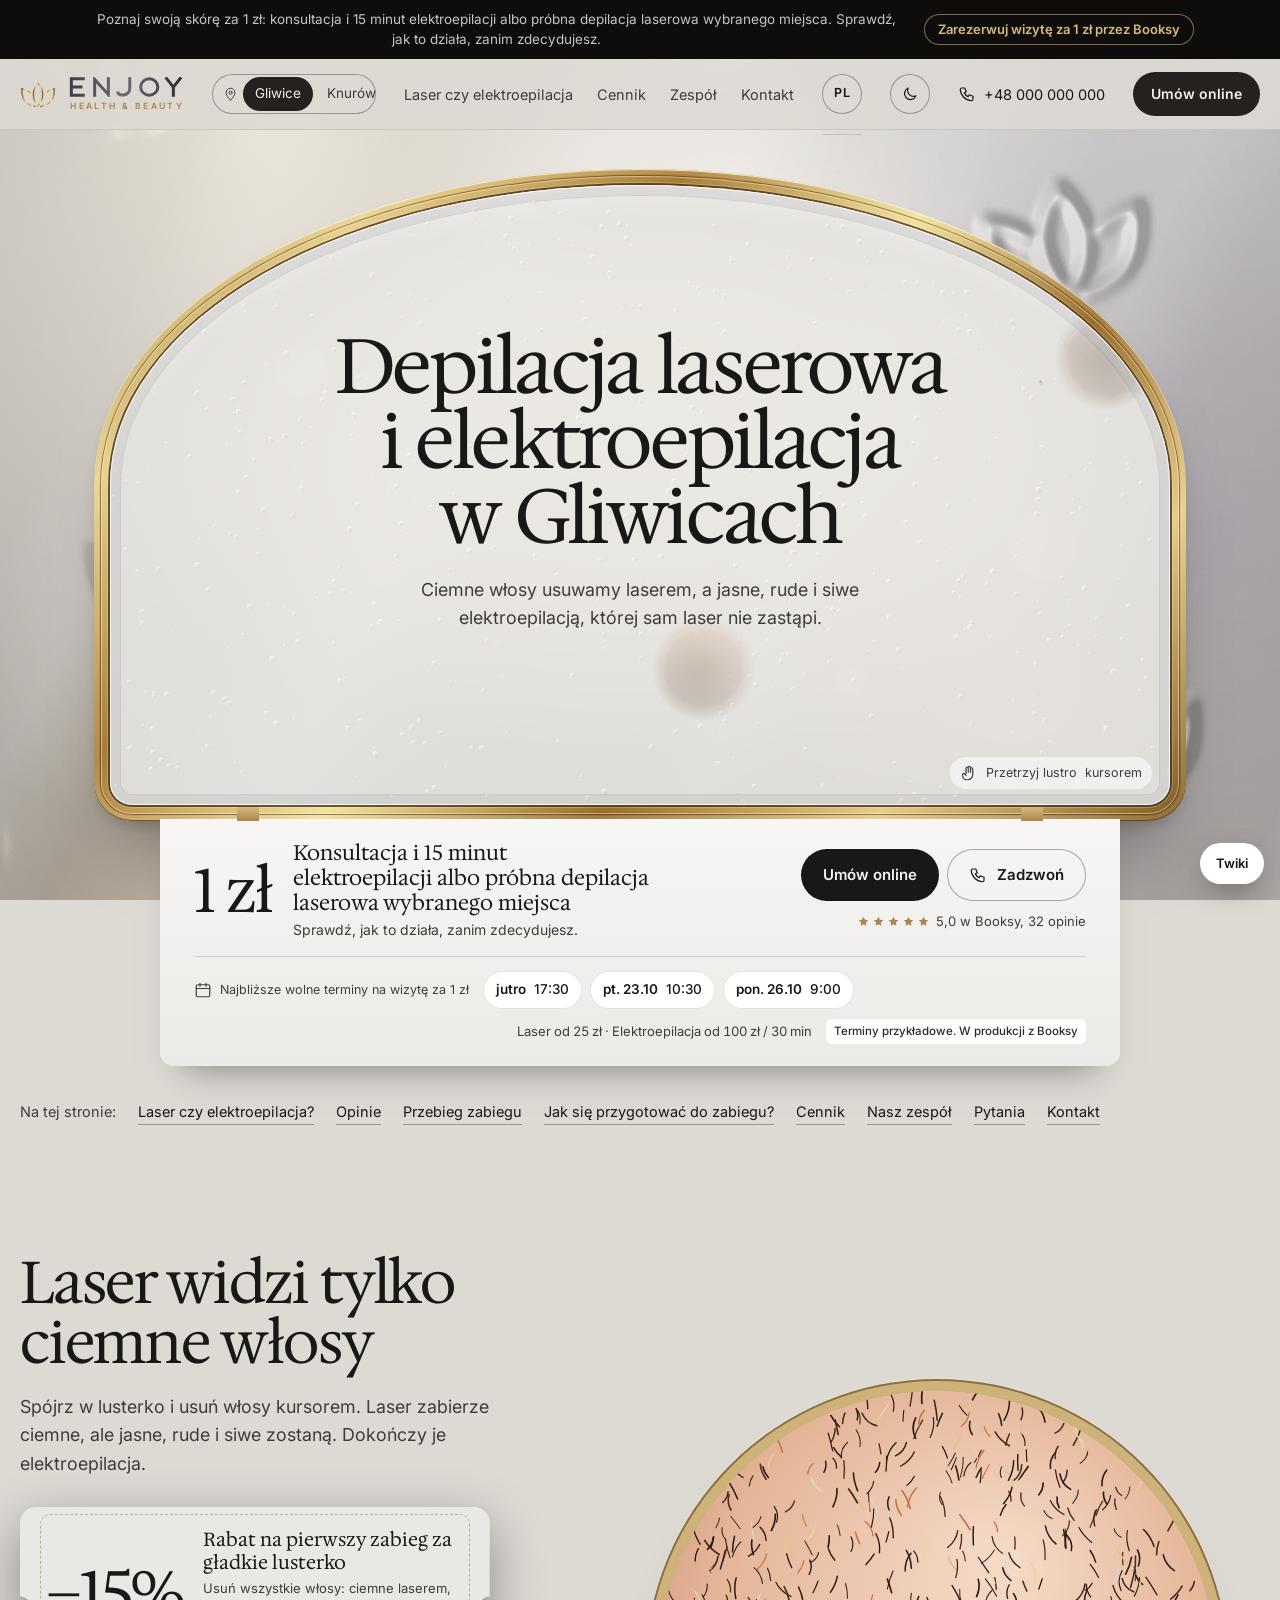
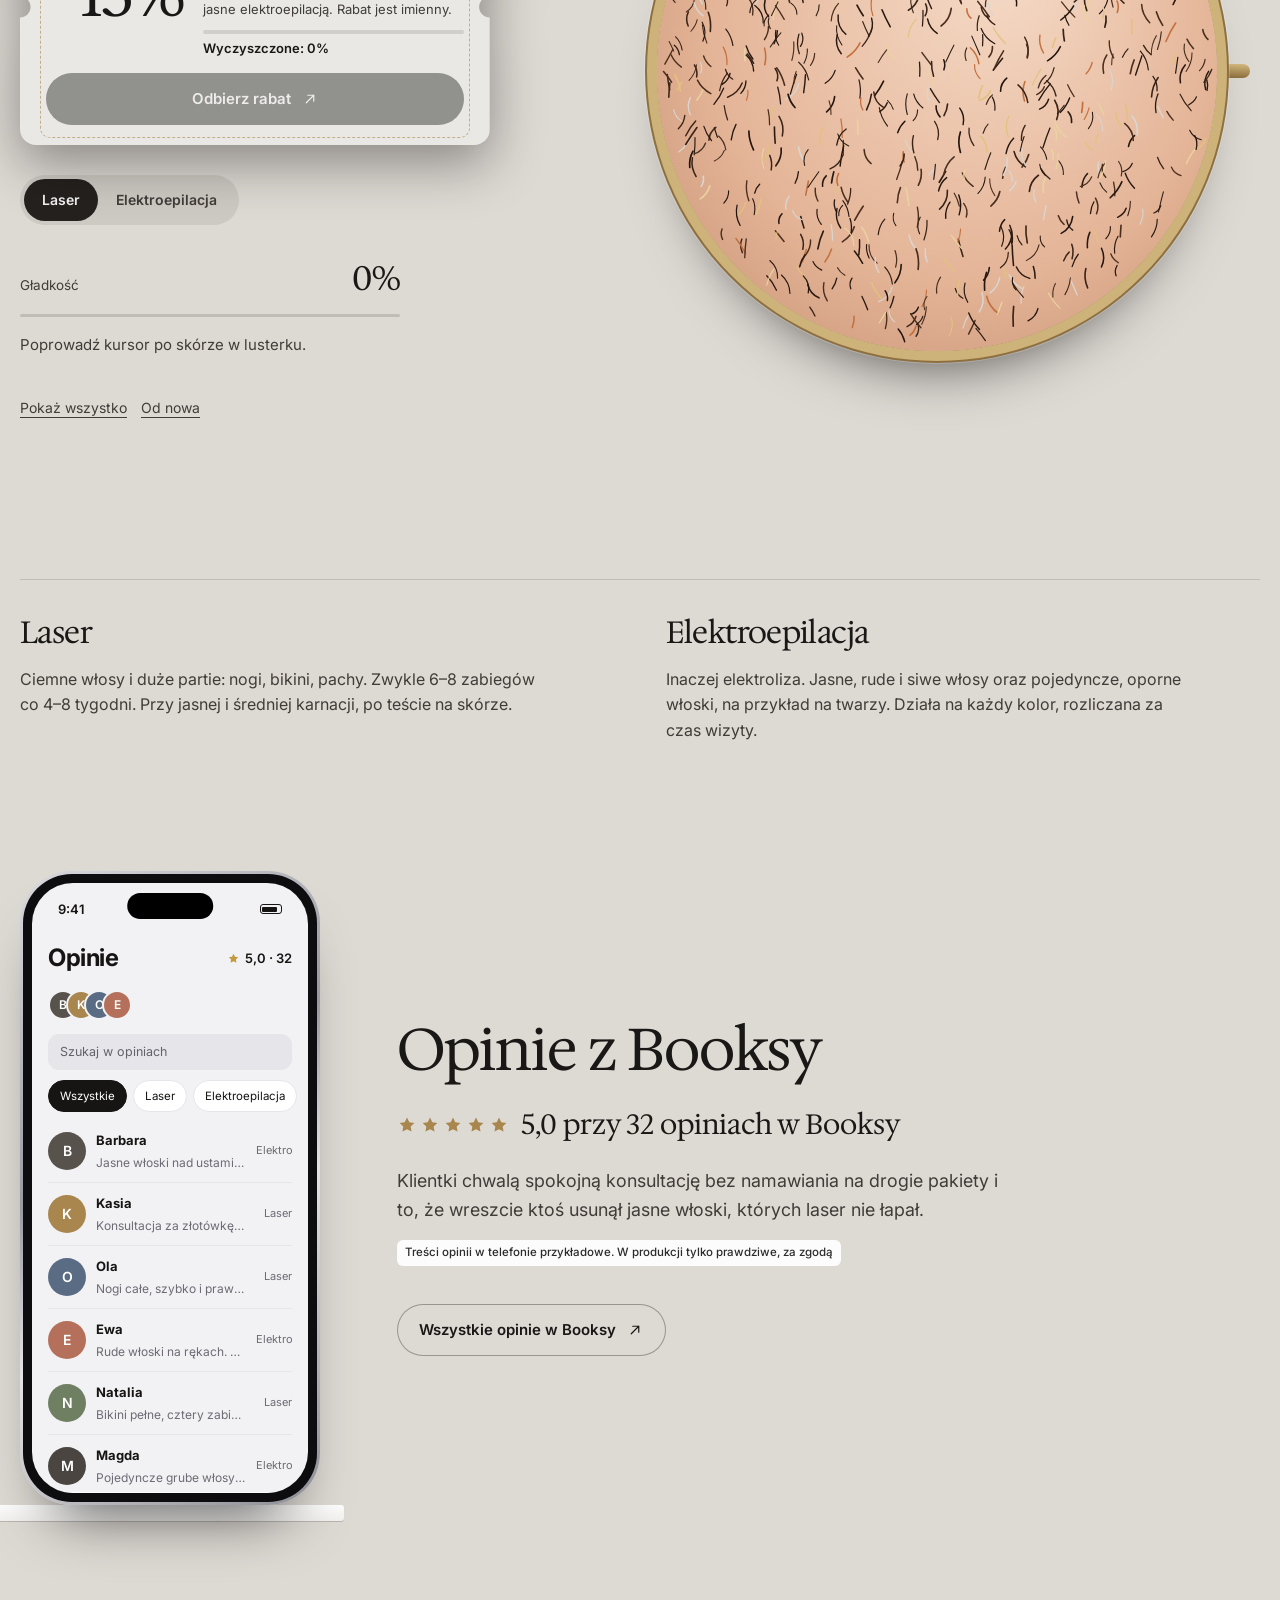
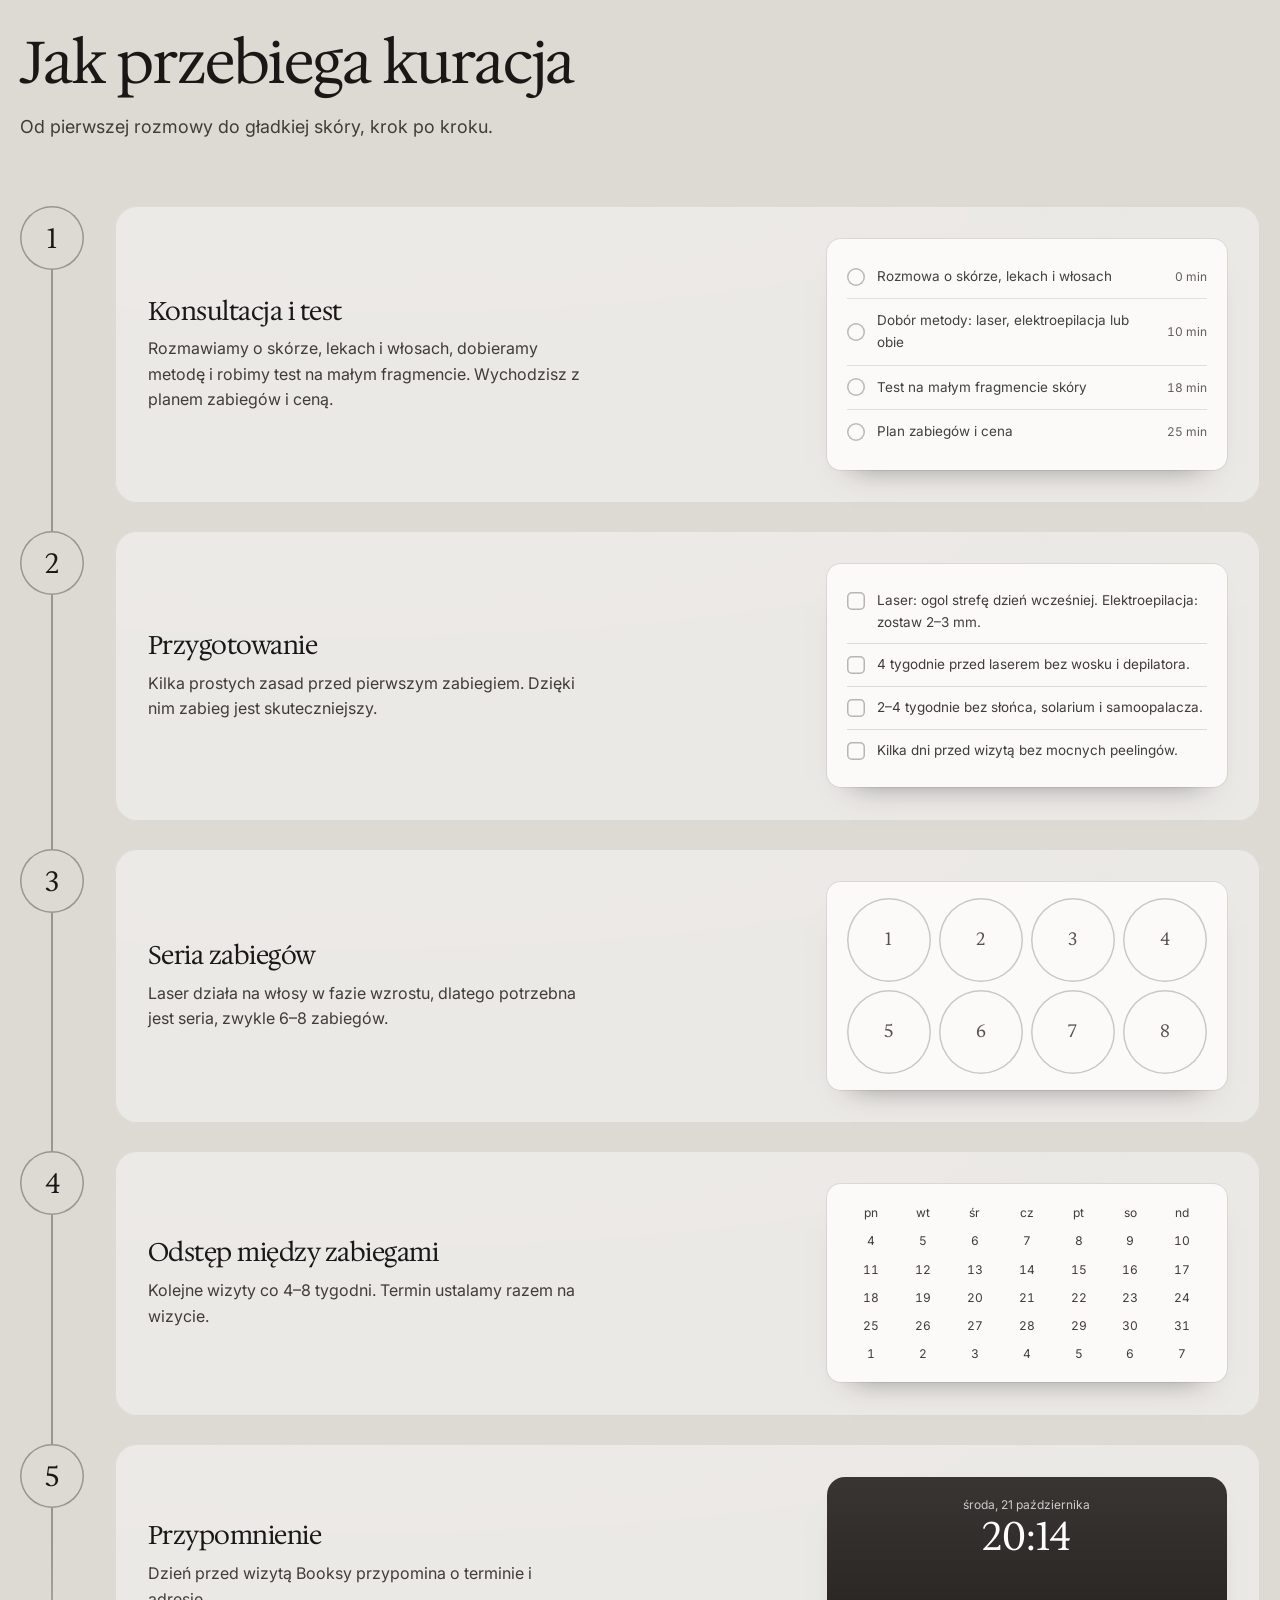
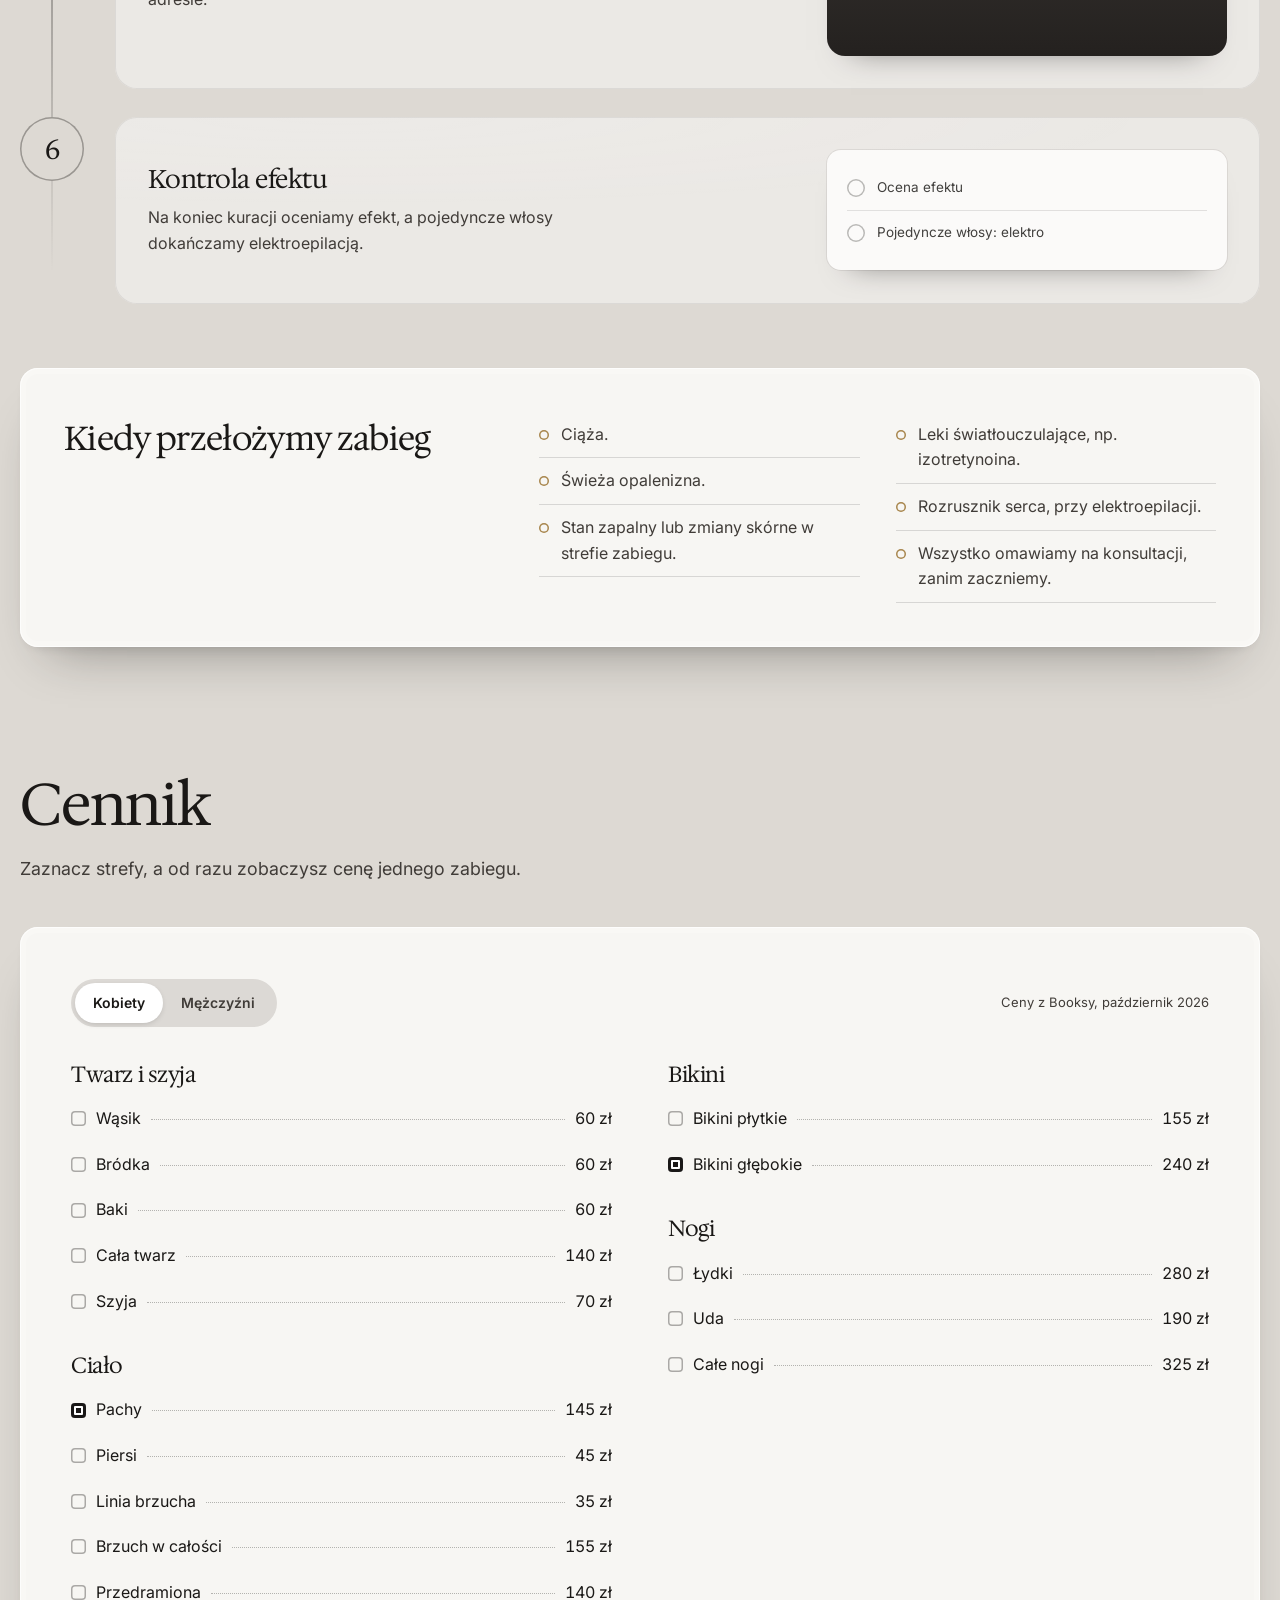
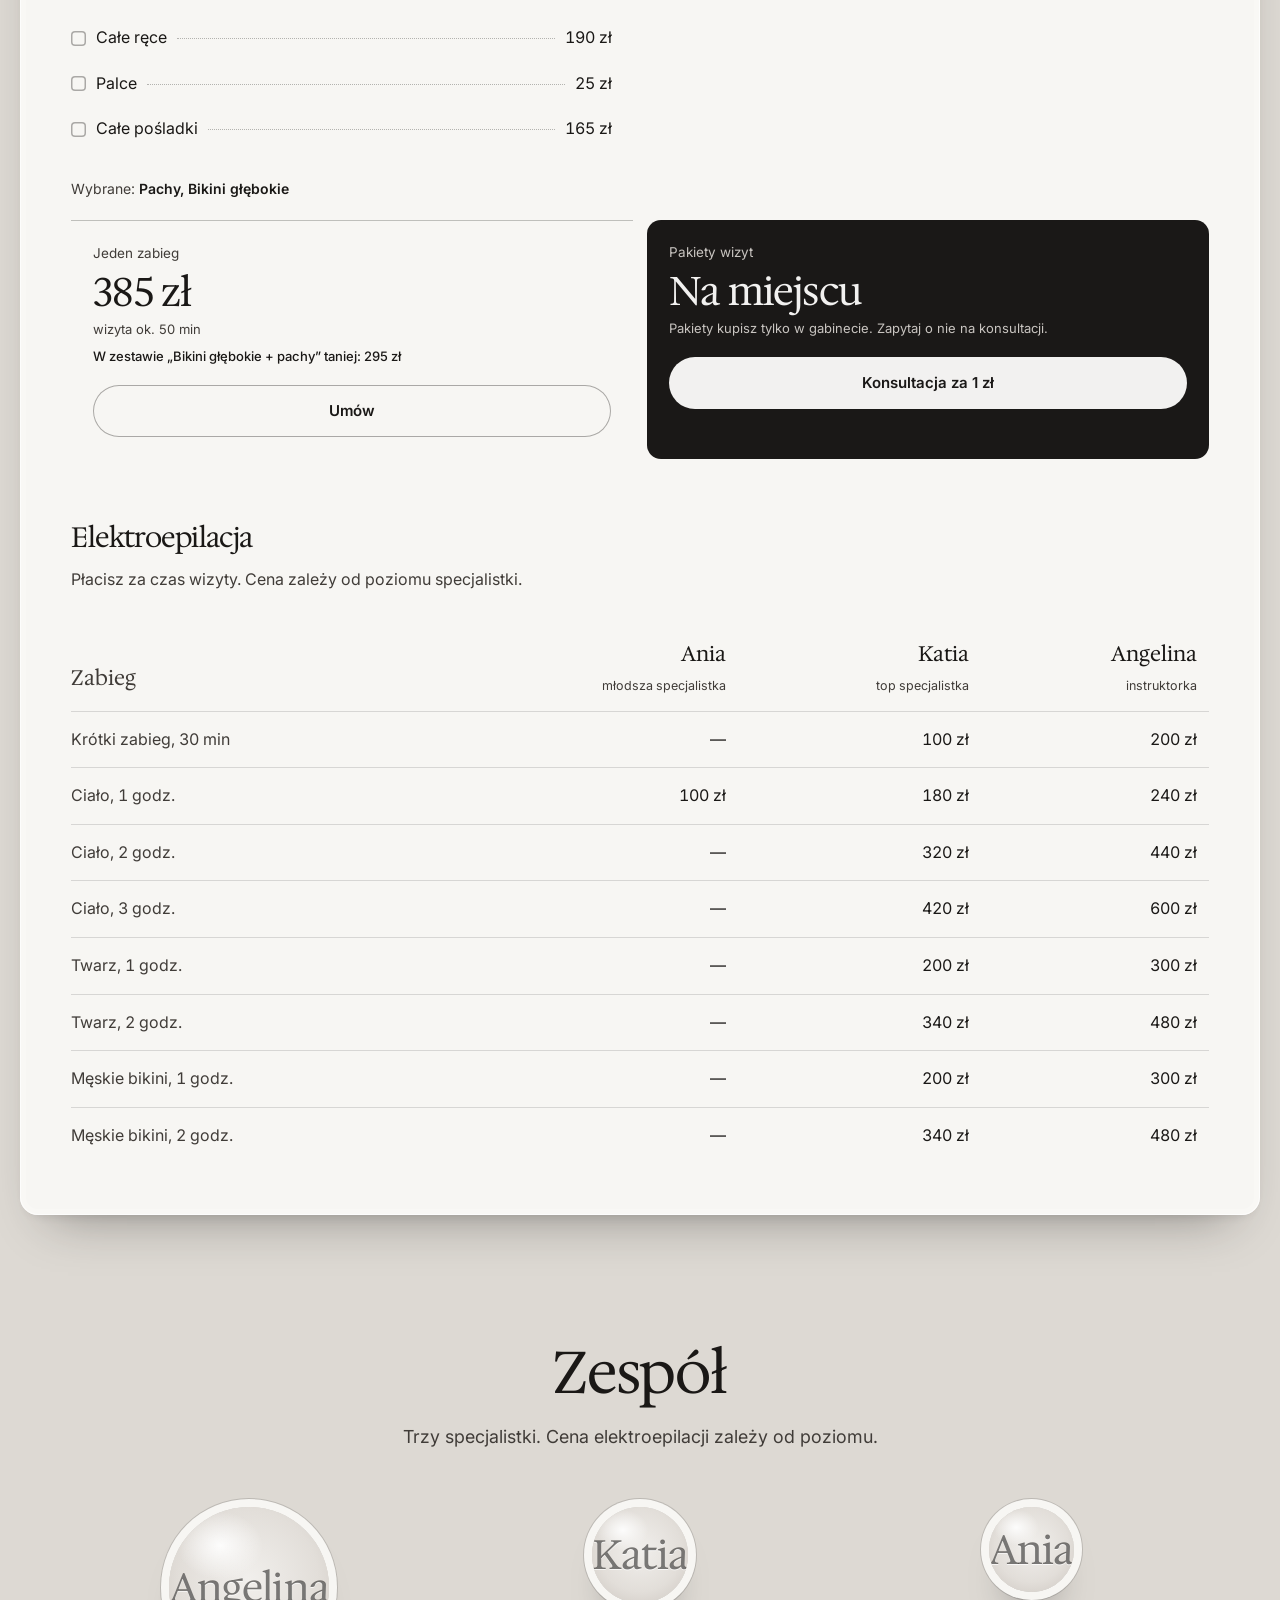
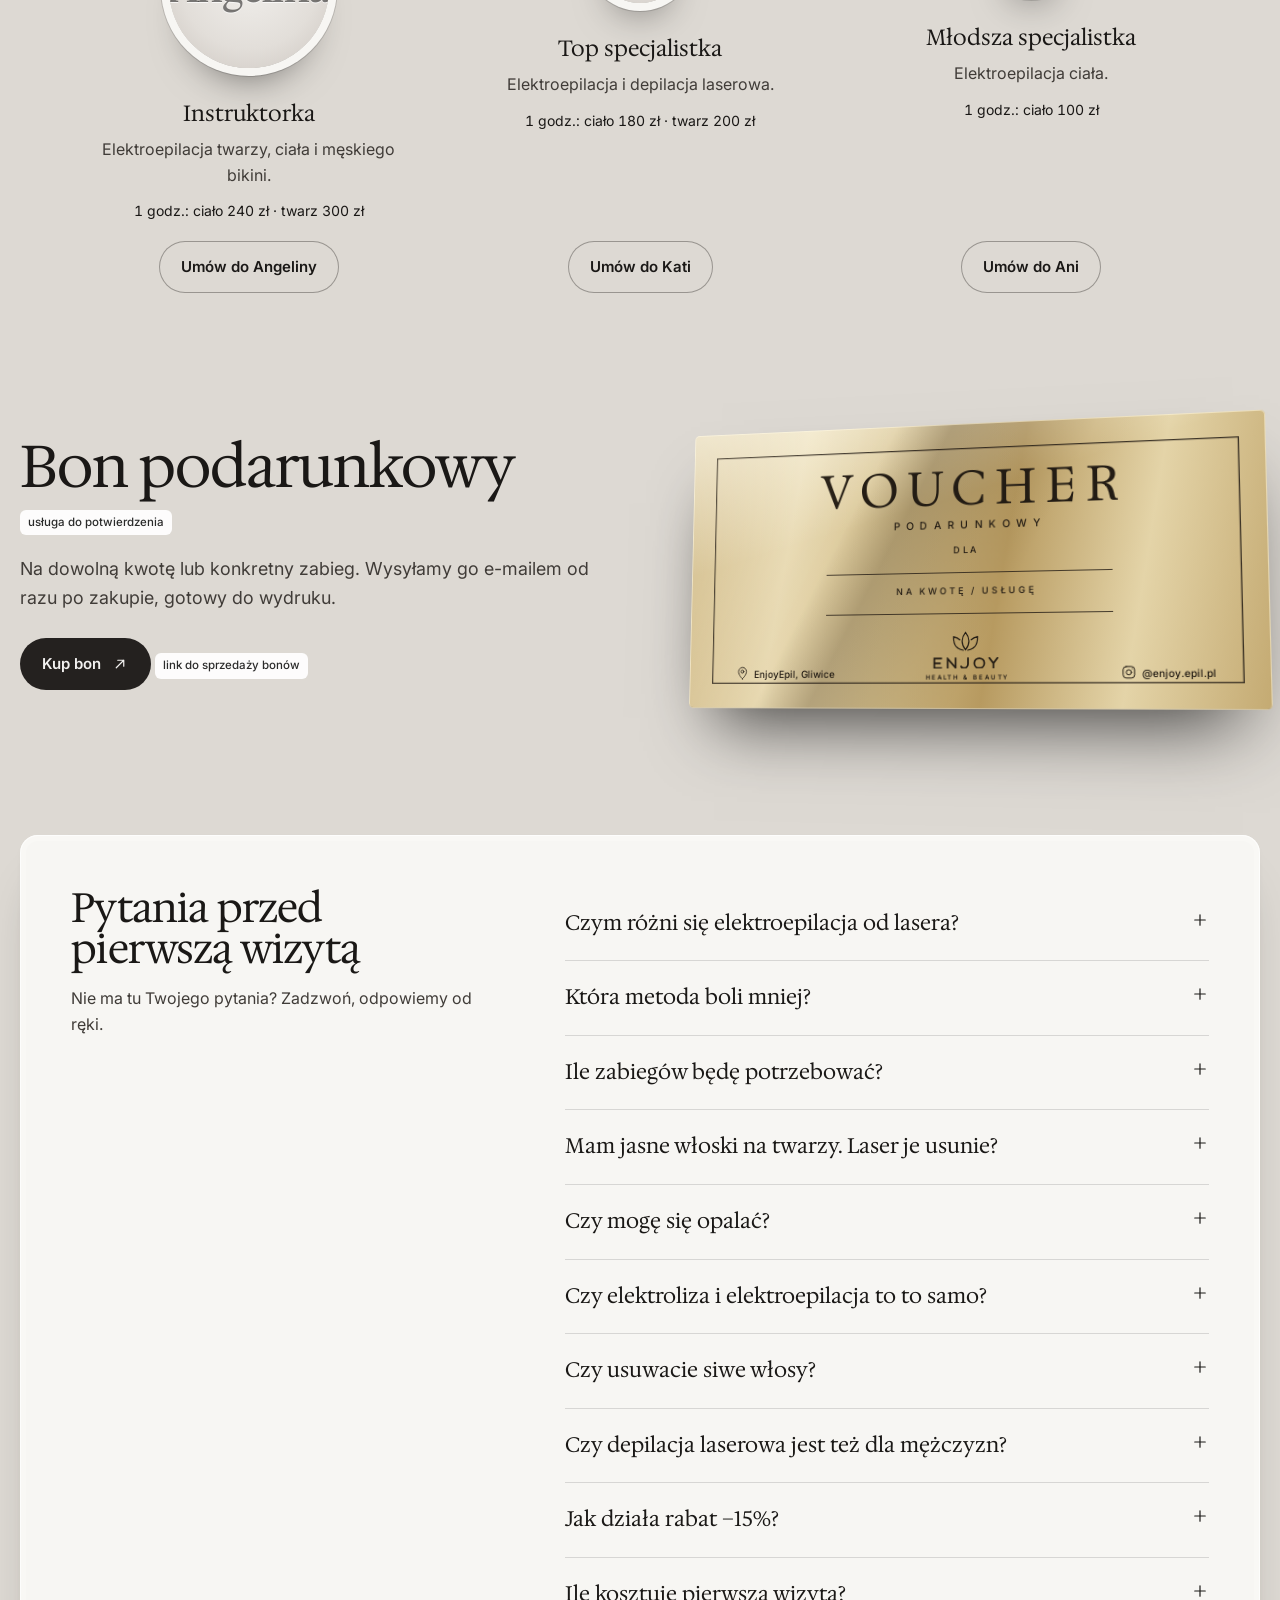
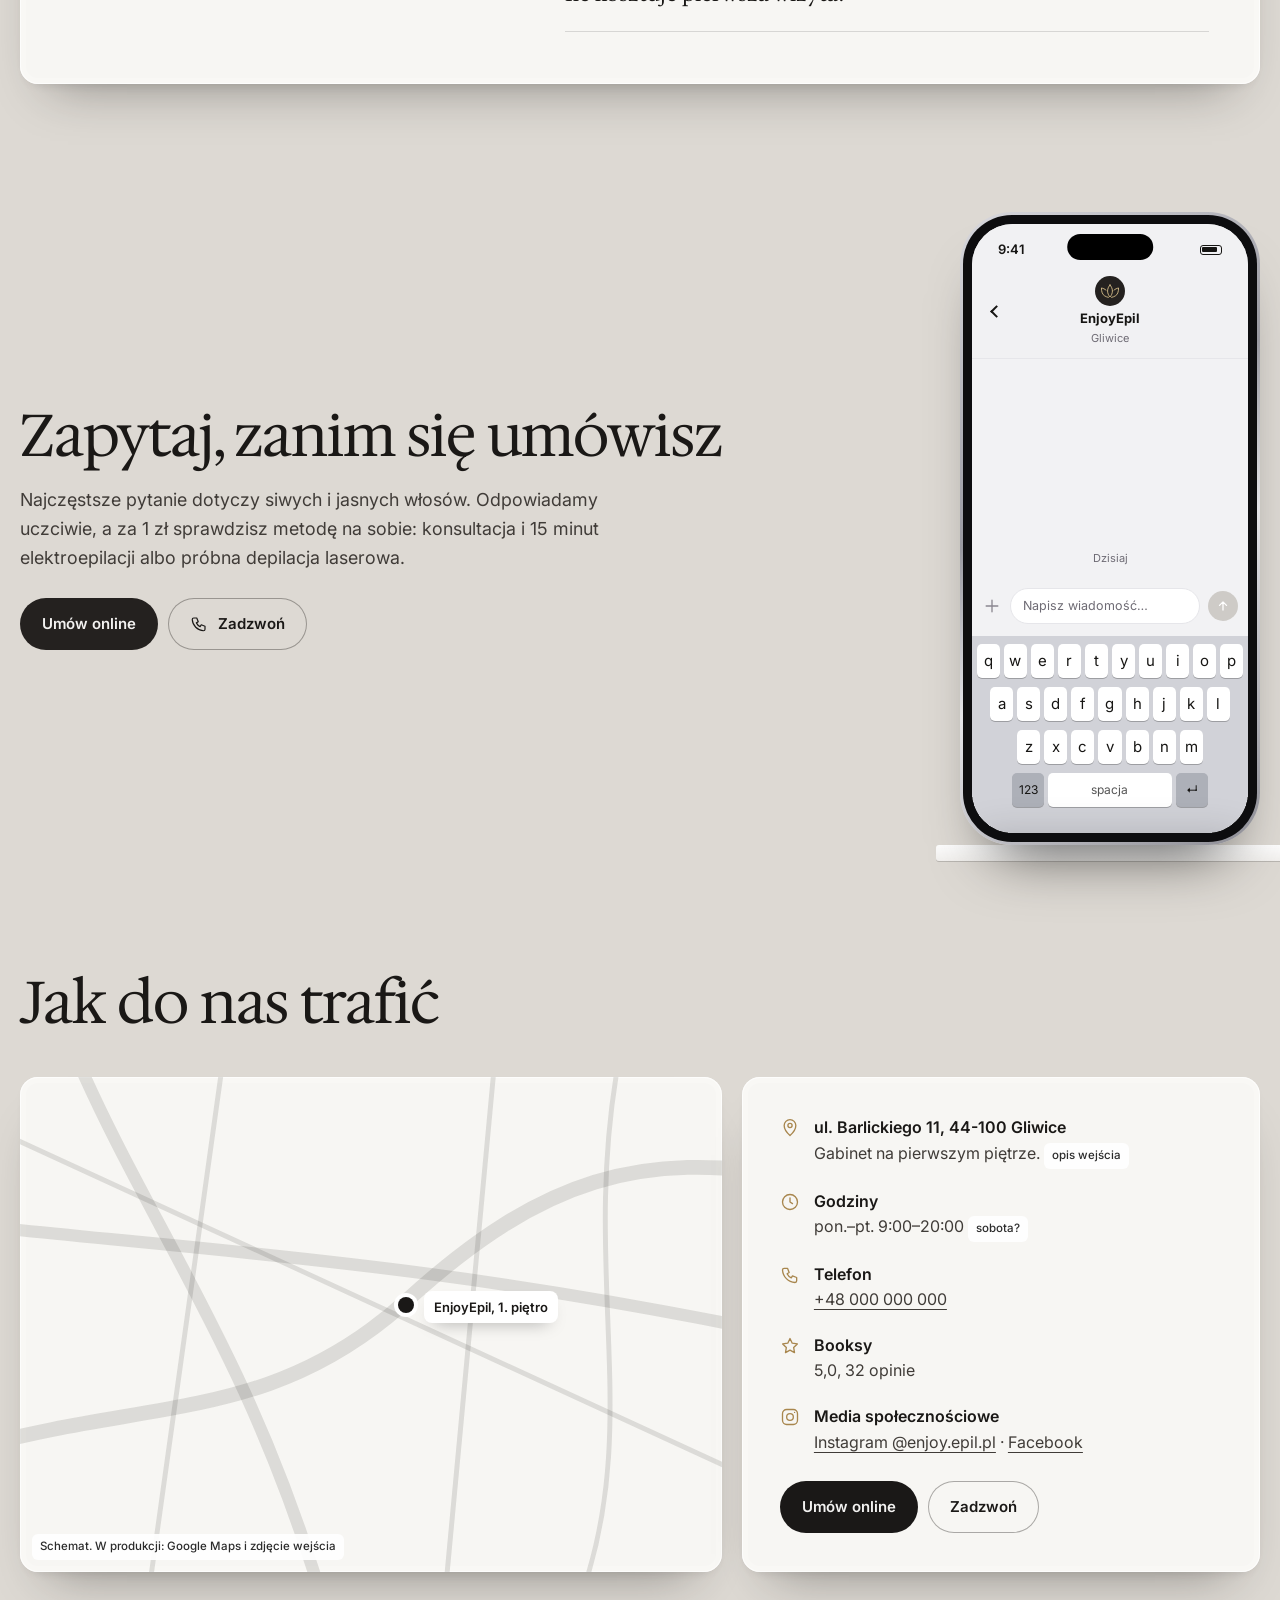
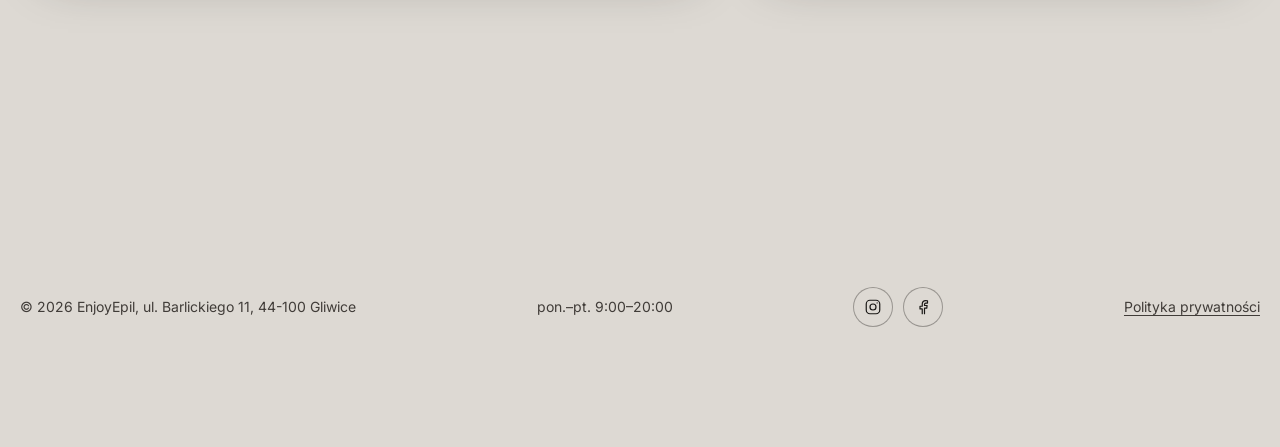
==== commit 174b5bca: "Podgląd strony 2026-10-28 10:45" ====
--- a/index.html
+++ b/index.html
@@ -1257,6 +1257,8 @@
 .team .lead{margin-inline:auto}
 .people{display:grid;grid-template-columns:repeat(auto-fit,minmax(240px,340px));justify-content:center;gap:clamp(24px,4vw,56px);margin-top:56px}
 .person{display:flex;flex-direction:column;align-items:center}
+.person .plink{display:block;border-radius:50%;text-decoration:none;color:inherit}
+.person .plink:focus-visible{outline:2px solid var(--wall-accent);outline-offset:12px}
 .round{position:relative;width:min(230px,100%);aspect-ratio:1;border-radius:50%;overflow:hidden;display:grid;place-items:center;
   background:radial-gradient(38% 30% at 32% 24%,rgba(255,255,255,.9),transparent 70%),radial-gradient(70% 70% at 50% 45%,#F1EFEC,#E2DED9 62%,#CEC8C2);
   box-shadow:0 0 0 8px var(--mirror),0 0 0 9px rgba(0,0,0,.15),0 30px 40px -24px rgba(0,0,0,.6);transition:box-shadow .45s var(--ease)}
@@ -1491,9 +1493,9 @@
       <div class="slots">
         <span class="lbl"><svg class="ico"><use href="#i-cal"/></svg>Najbliższe wolne terminy na wizytę za 1 zł</span>
         <div class="row">
-          <a class="slot" href="#" data-booksy><b>jutro</b> 17:30</a>
-          <a class="slot" href="#" data-booksy><b>pt. 23.10</b> 10:30</a>
-          <a class="slot" href="#" data-booksy><b>pon. 26.10</b> 9:00</a>
+          <a class="slot" href="#" data-booksy data-staffer="864116"><b>jutro</b> 17:30</a>
+          <a class="slot" href="#" data-booksy data-staffer="864116"><b>pt. 23.10</b> 10:30</a>
+          <a class="slot" href="#" data-booksy data-staffer="864116"><b>pon. 26.10</b> 9:00</a>
         </div>
         <span class="also num"><!--ceny:od-->Laser od 25 zł · Elektroepilacja od 100 zł / 30 min<!--/ceny:od--></span>
         <span class="tag">Terminy przykładowe. W produkcji z Booksy</span>
@@ -1604,9 +1606,9 @@
     <h2>Zespół</h2>
     <p class="lead">Trzy specjalistki. Cena elektroepilacji zależy od poziomu.</p>
     <div class="people">
-      <!--ceny:zespol--><div class="person"><div class="round"><h3>Angelina</h3></div><p class="lvl">Instruktorka</p><p>Elektroepilacja twarzy, ciała i męskiego bikini.</p><p class="pr num">1 godz.: ciało 240 zł · twarz 300 zł</p><a class="btn ghost" href="#" data-booksy>Umów do Angeliny</a></div>
-      <div class="person"><div class="round"><h3>Katia</h3></div><p class="lvl">Top specjalistka</p><p>Elektroepilacja i depilacja laserowa.</p><p class="pr num">1 godz.: ciało 180 zł · twarz 200 zł</p><a class="btn ghost" href="#" data-booksy>Umów do Kati</a></div>
-      <div class="person"><div class="round"><h3>Ania</h3></div><p class="lvl">Młodsza specjalistka</p><p>Elektroepilacja ciała.</p><p class="pr num">1 godz.: ciało 100 zł</p><a class="btn ghost" href="#" data-booksy>Umów do Ani</a></div><!--/ceny:zespol-->
+      <!--ceny:zespol--><div class="person"><a class="plink" href="#" data-booksy data-staffer="848488" aria-label="Angelina w Booksy"><div class="round"><h3>Angelina</h3></div></a><p class="lvl">Instruktorka</p><p>Elektroepilacja twarzy, ciała i męskiego bikini.</p><p class="pr num">1 godz.: ciało 240 zł · twarz 300 zł</p><a class="btn ghost" href="#" data-booksy data-staffer="848488">Umów do Angeliny</a></div>
+      <div class="person"><a class="plink" href="#" data-booksy data-staffer="864114" aria-label="Katia w Booksy"><div class="round"><h3>Katia</h3></div></a><p class="lvl">Top specjalistka</p><p>Elektroepilacja i depilacja laserowa.</p><p class="pr num">1 godz.: ciało 180 zł · twarz 200 zł</p><a class="btn ghost" href="#" data-booksy data-staffer="864114">Umów do Kati</a></div>
+      <div class="person"><a class="plink" href="#" data-booksy data-staffer="864116" aria-label="Ania w Booksy"><div class="round"><h3>Ania</h3></div></a><p class="lvl">Młodsza specjalistka</p><p>Elektroepilacja ciała.</p><p class="pr num">1 godz.: ciało 100 zł</p><a class="btn ghost" href="#" data-booksy data-staffer="864116">Umów do Ani</a></div><!--/ceny:zespol-->
     </div>
   </section>
 
@@ -1699,7 +1701,8 @@
 const rnd=(a,b)=>a+Math.random()*(b-a),clamp=(x,a=0,b=1)=>Math.min(b,Math.max(a,x));
 const zl=n=>Math.round(n).toLocaleString("pl-PL")+"\u00a0zł";
 let motion=!reduce;if(reduce)document.body.classList.replace("mo","nomo");
-$$("[data-booksy]").forEach(a=>{a.href=BOOKSY;a.target="_blank";a.rel="noopener"});
+/* data-staffer opens that master's own Booksy page (her services, consultation included) */
+$$("[data-booksy]").forEach(a=>{a.href=a.dataset.staffer?`${BOOKSY}/staffer/${a.dataset.staffer}`:BOOKSY;a.target="_blank";a.rel="noopener"});
 $$("[data-tel]").forEach(a=>a.href=TEL);
 
 /* ---------- 1. HERO FOG ---------- */
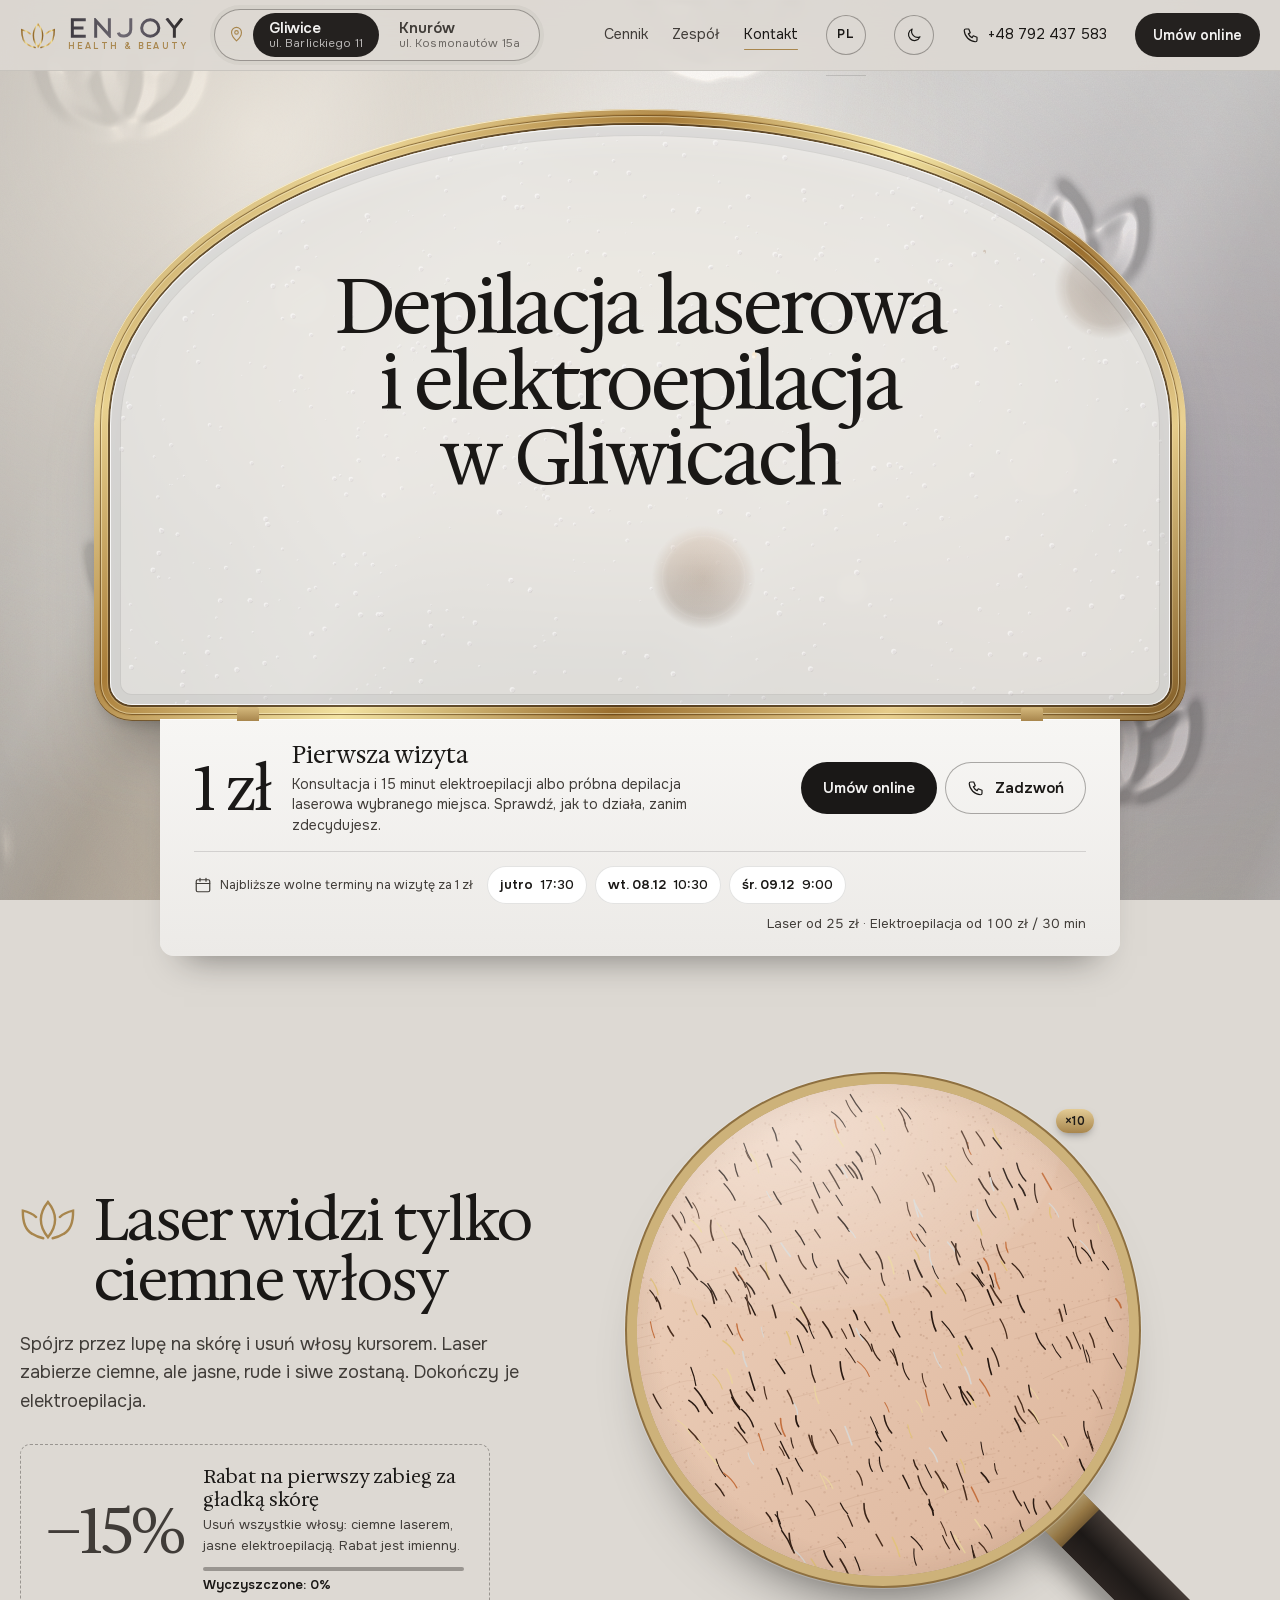
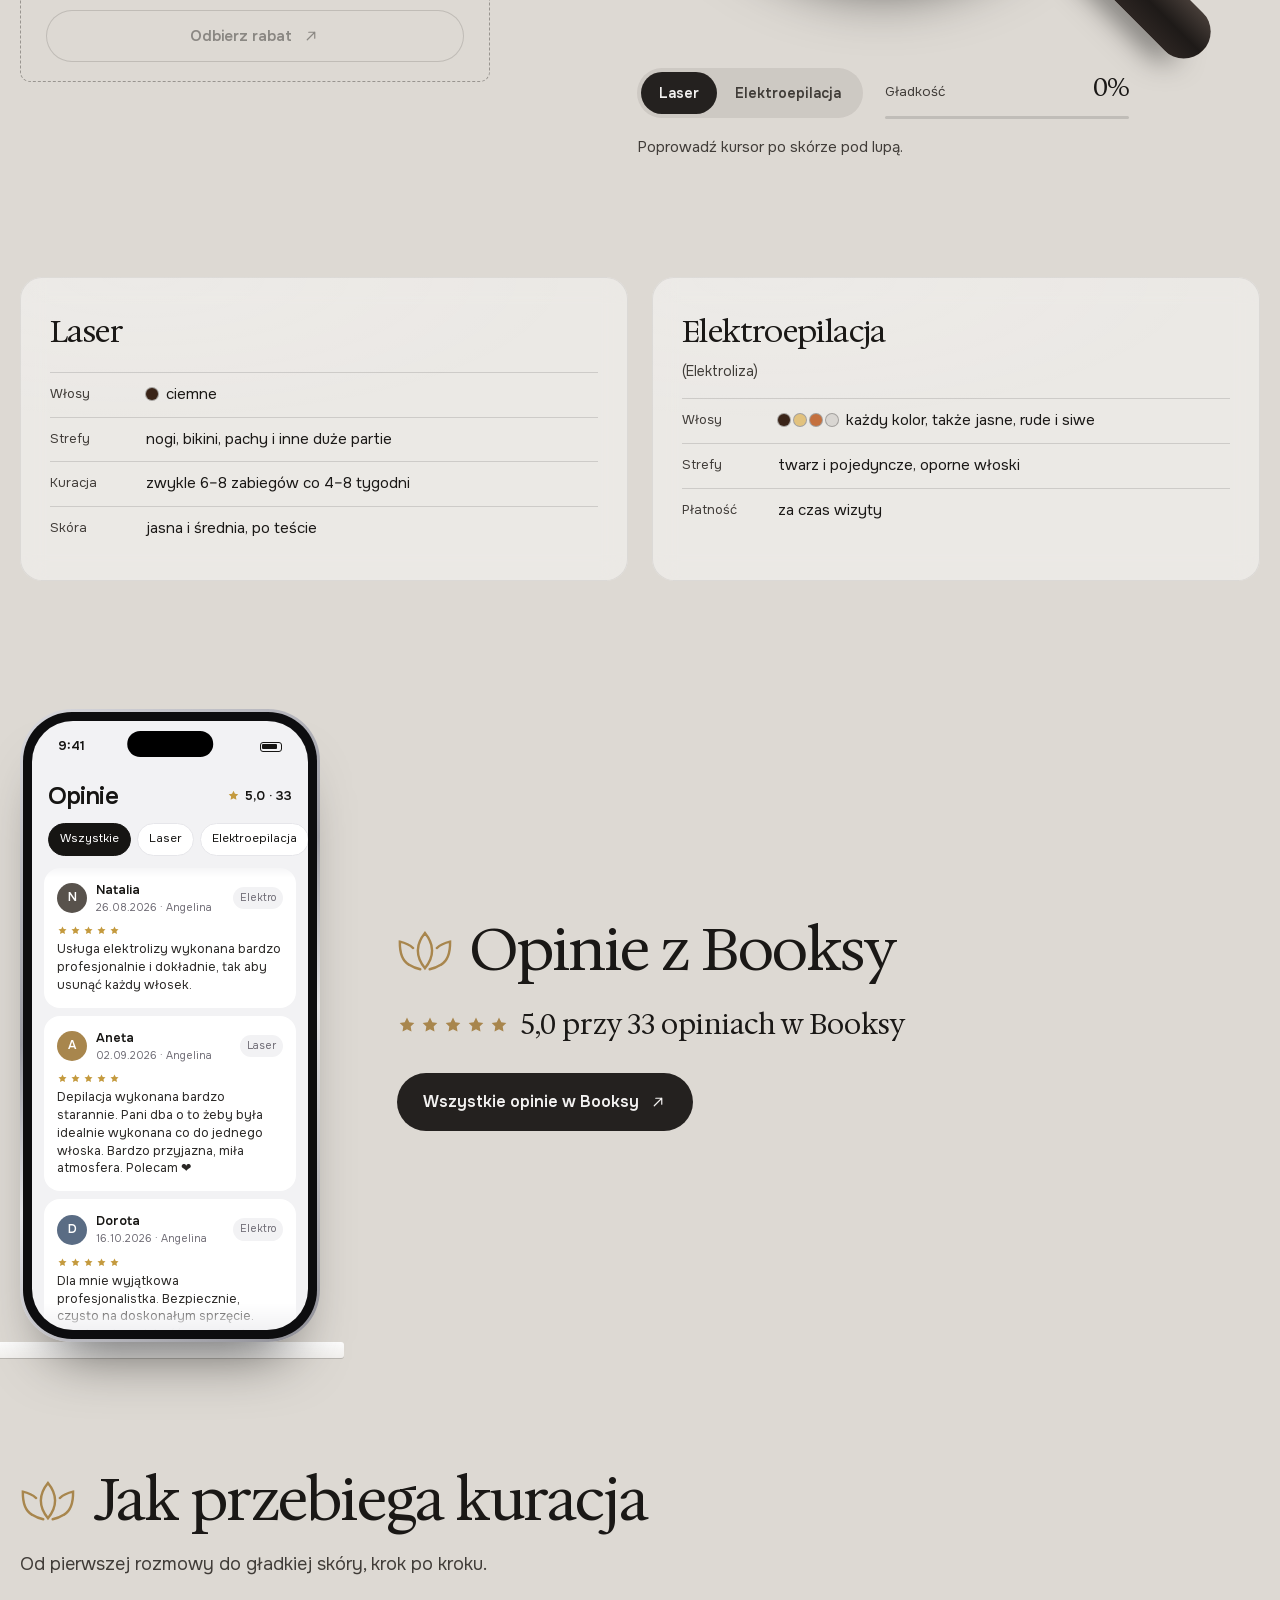
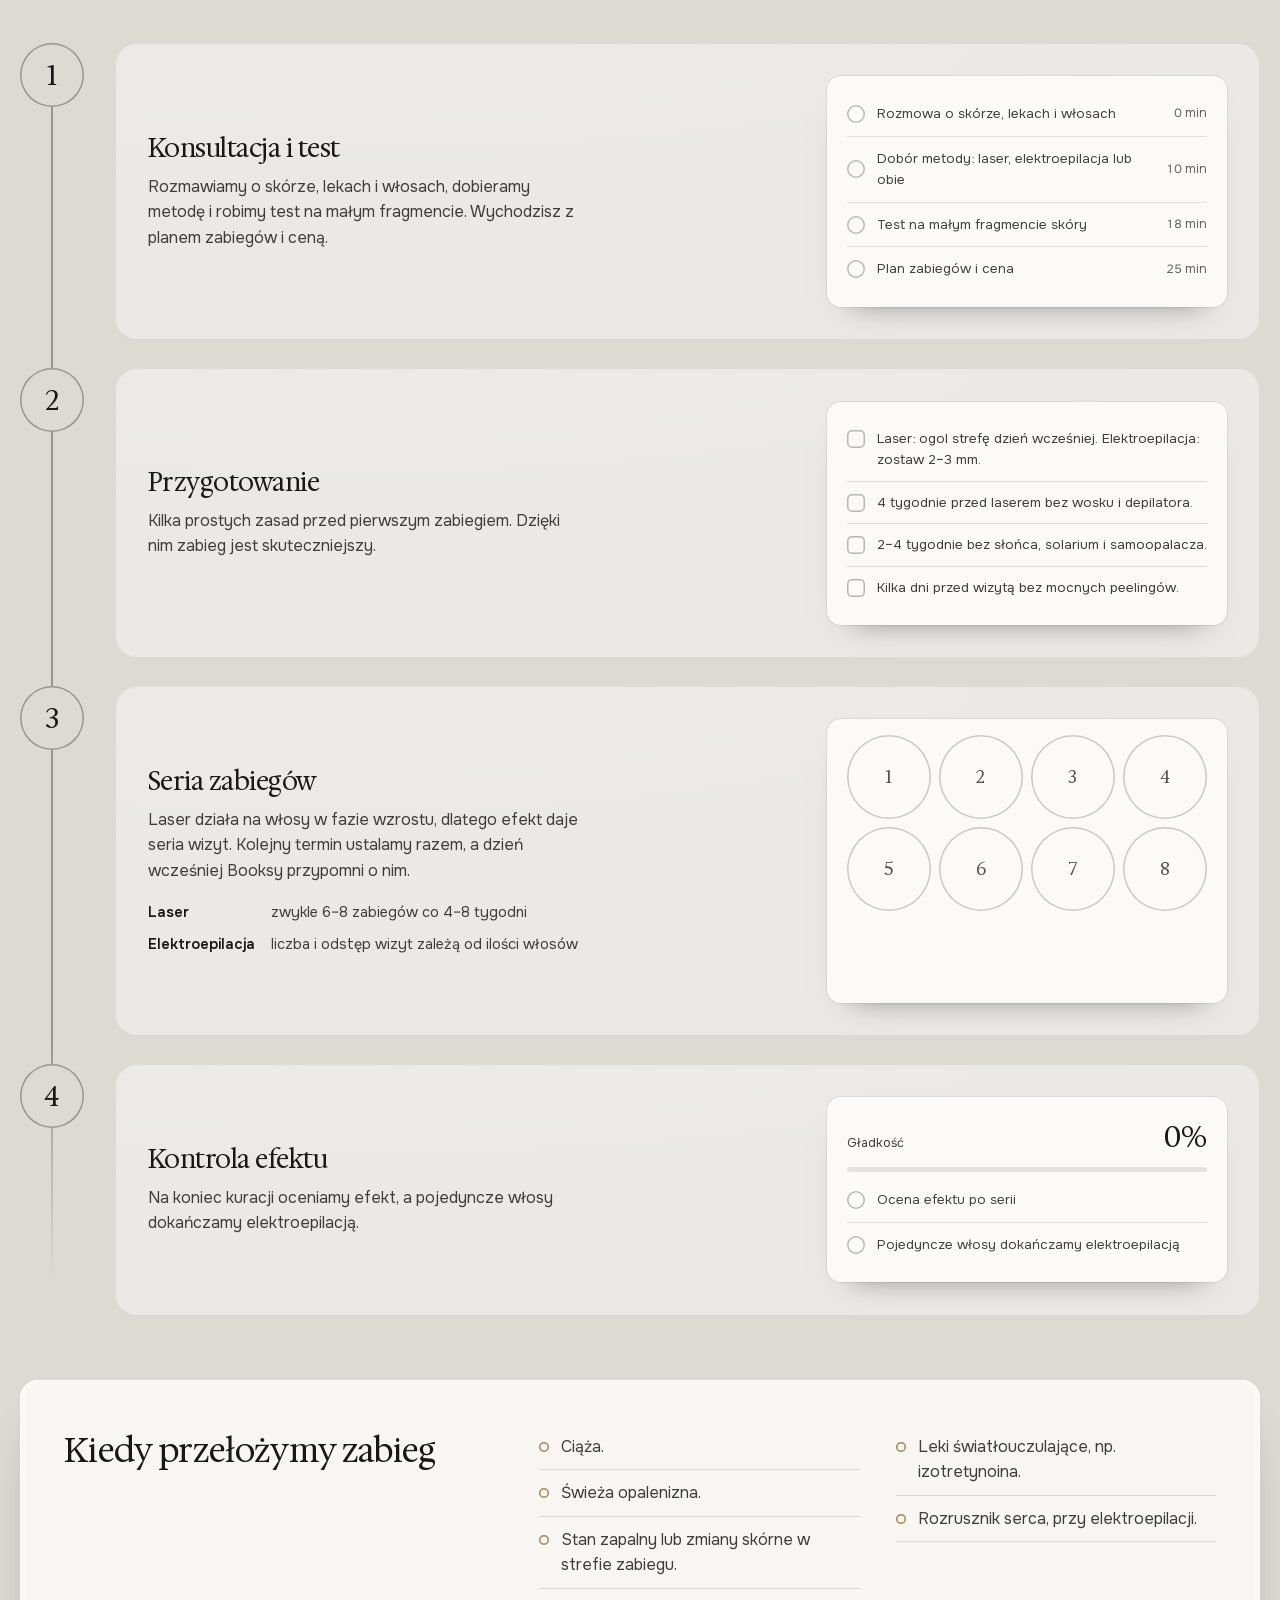
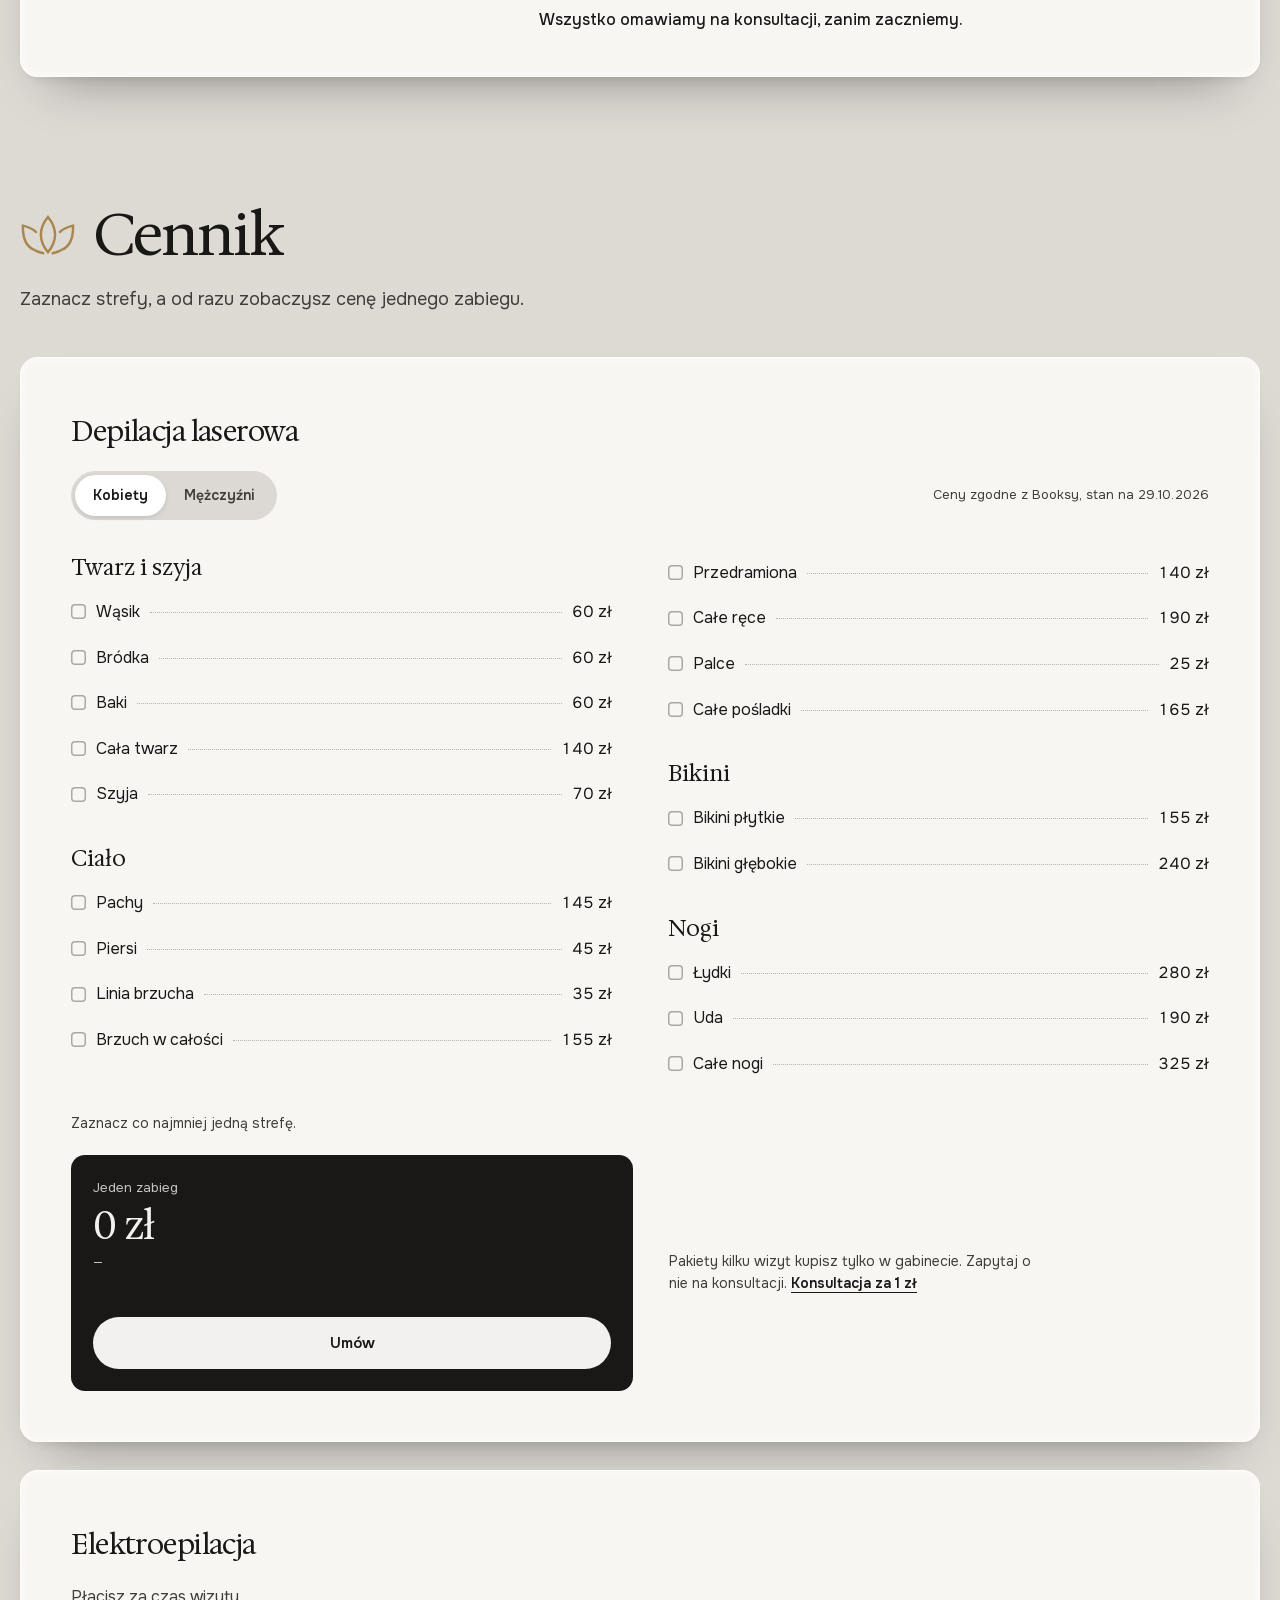
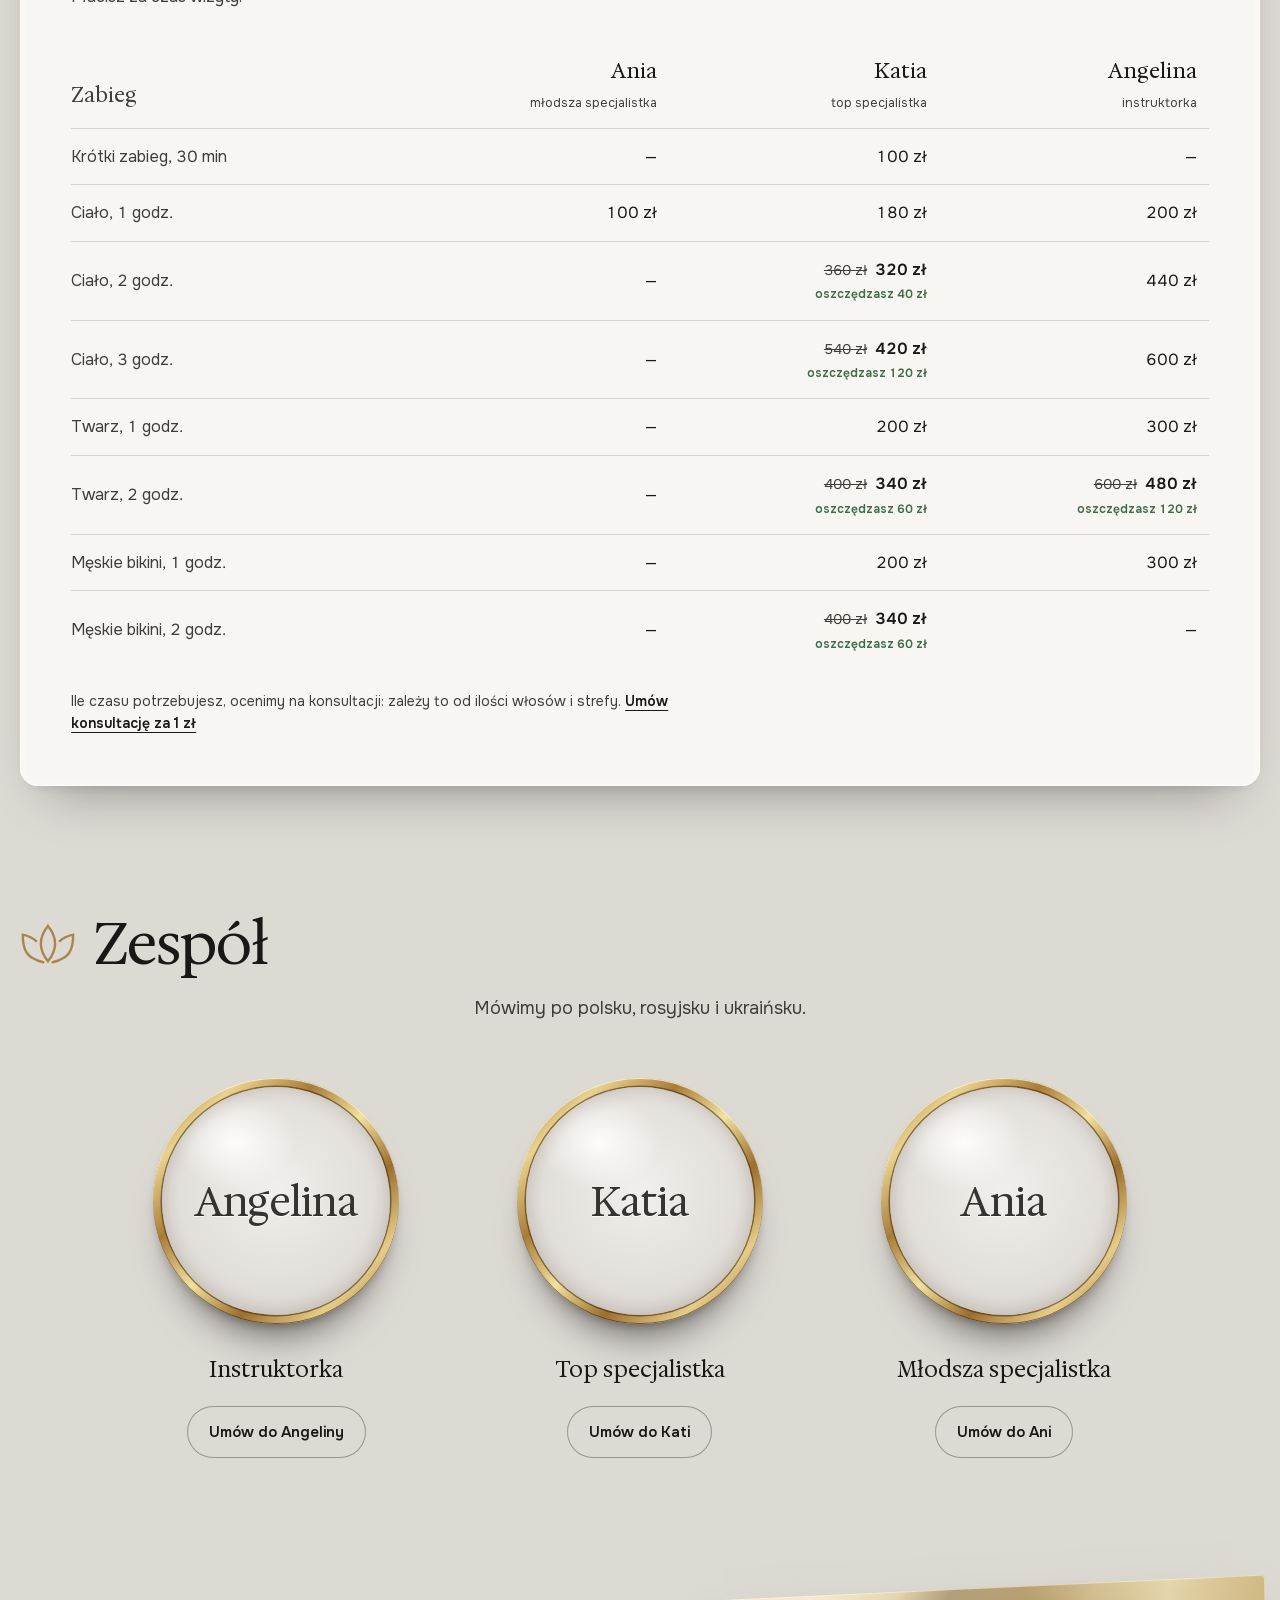
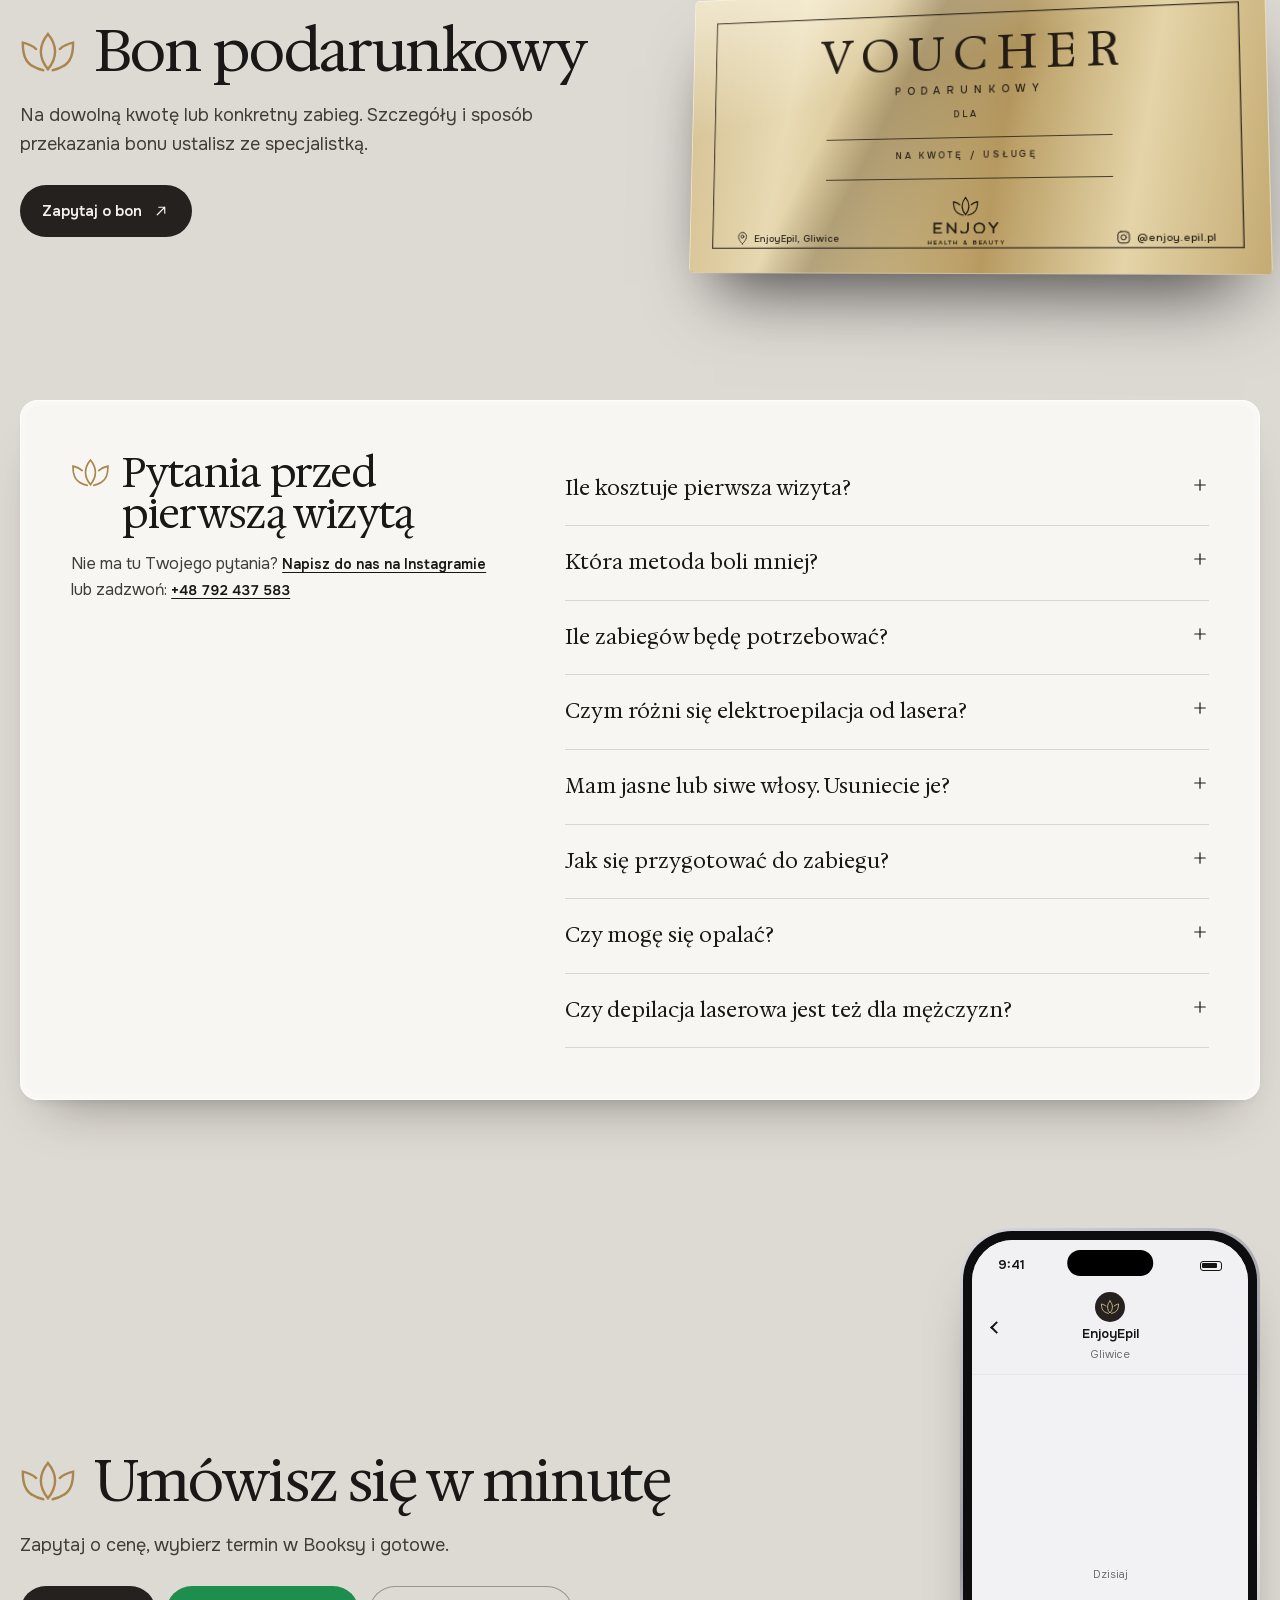
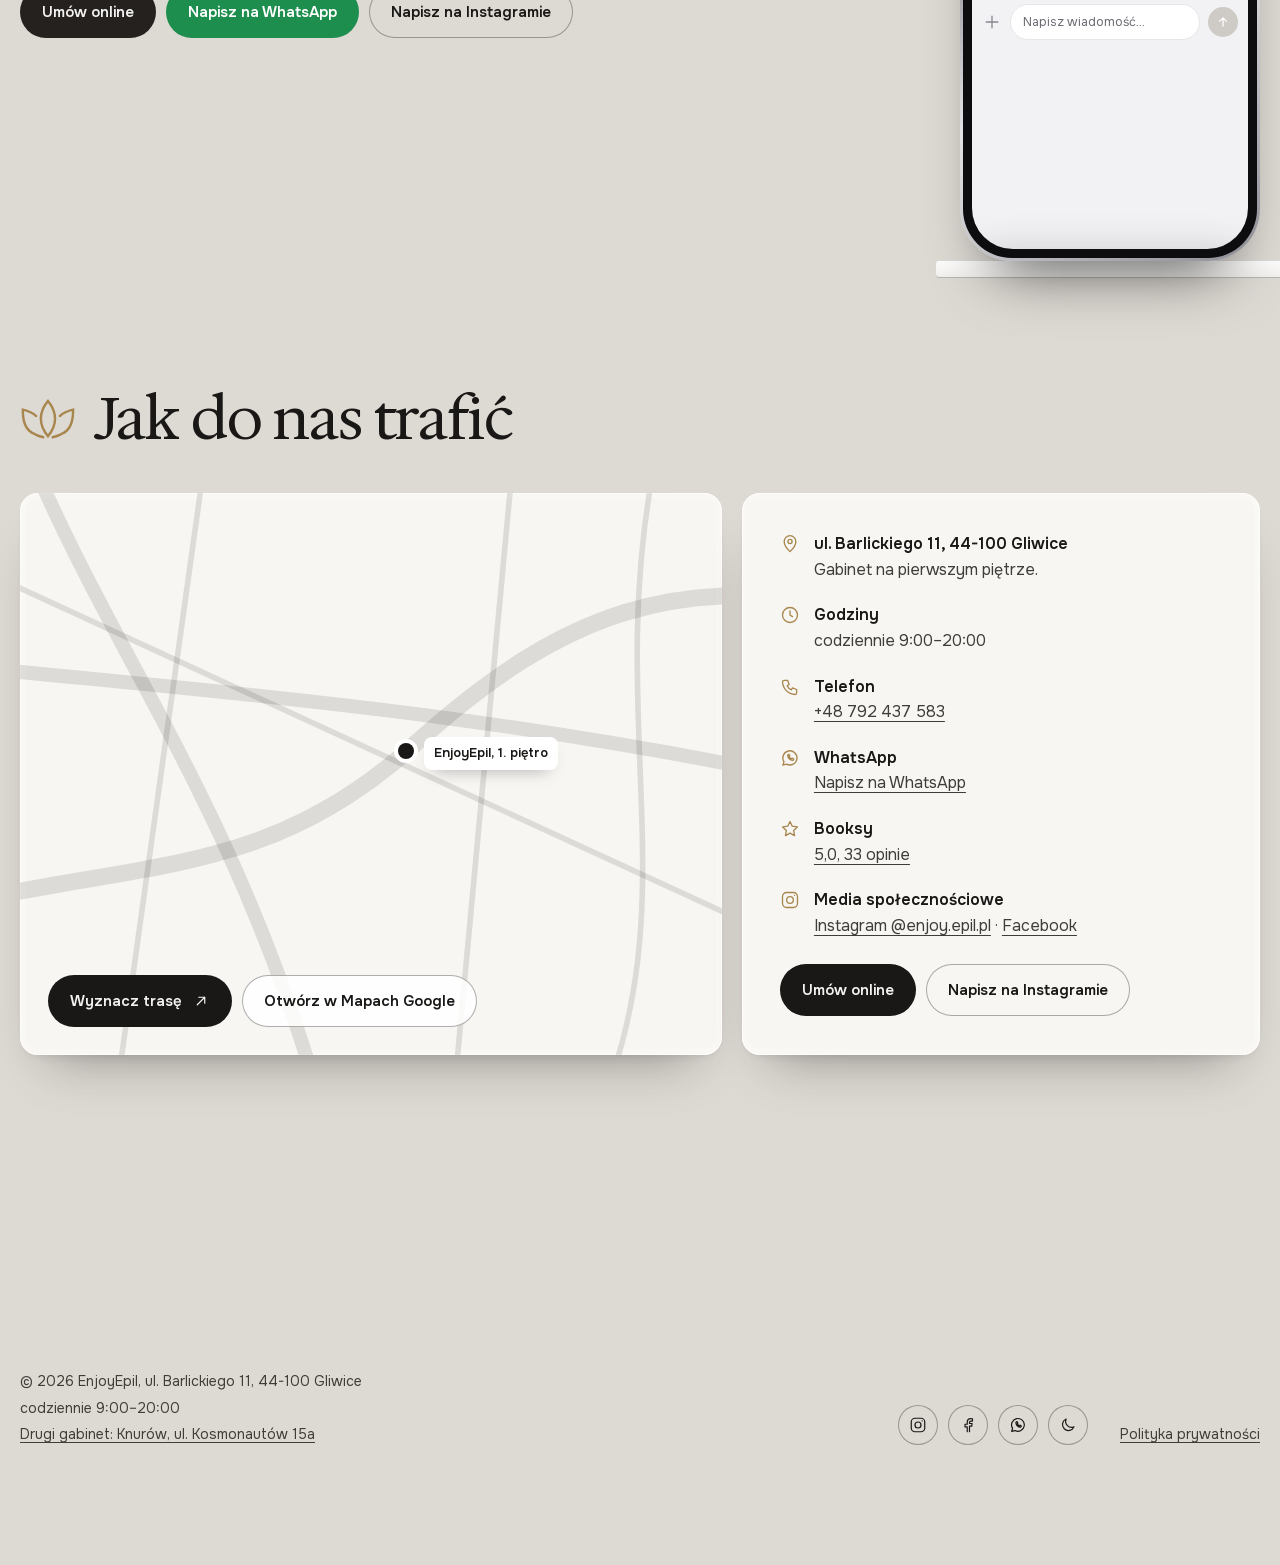
==== commit 319d8752: "Podgląd strony 2026-10-29 19:20" ====
--- a/index.html
+++ b/index.html
@@ -6,7 +6,7 @@
 <meta name="viewport" content="width=device-width, initial-scale=1, viewport-fit=cover">
 <script>(function(){var t;try{t=localStorage.getItem("ee-theme")}catch(e){}if(t!=="light"&&t!=="dark")t=matchMedia("(prefers-color-scheme: light)").matches?"light":"dark";document.documentElement.dataset.theme=t})()</script>
 <title>Depilacja laserowa i elektroepilacja Gliwice | EnjoyEpil</title>
-<meta name="description" content="Depilacja laserowa i elektroepilacja (elektroliza) w Gliwicach, ul. Barlickiego 11. Laser na ciemne włosy, elektroepilacja na jasne, rude i siwe. Za 1 zł: konsultacja i 15 minut elektroepilacji albo próbna depilacja laserowa.">
+<meta name="description" content="Depilacja laserowa i elektroepilacja (elektroliza) w Gliwicach. Laser na ciemne włosy, elektroepilacja na jasne, rude i siwe. Pierwsza wizyta za 1 zł.">
 <link rel="canonical" href="https://enjoyepil.pl/">
 <!--hreflang-->
 <link rel="alternate" hreflang="pl" href="https://enjoyepil.pl/">
@@ -20,14 +20,14 @@
 <meta property="og:locale" content="pl_PL">
 <meta property="og:site_name" content="EnjoyEpil">
 <meta property="og:title" content="Depilacja laserowa i elektroepilacja Gliwice | EnjoyEpil">
-<meta property="og:description" content="Laser na ciemne włosy, elektroepilacja na jasne, rude i siwe. Za 1 zł: konsultacja i 15 minut elektroepilacji albo próbna depilacja laserowa. ul. Barlickiego 11, Gliwice.">
+<meta property="og:description" content="Laser na ciemne włosy, elektroepilacja na jasne, rude i siwe. Pierwsza wizyta za 1 zł. ul. Barlickiego 11, Gliwice.">
 <meta property="og:url" content="https://enjoyepil.pl/">
 <meta property="og:image" content="https://enjoyepil.pl/assets/og.png">
 <meta property="og:image:width" content="1200">
 <meta property="og:image:height" content="630">
 <meta property="og:image:alt" content="EnjoyEpil Health &amp; Beauty, Gliwice">
 <meta name="twitter:card" content="summary_large_image">
-<meta name="theme-color" content="#121110" media="(prefers-color-scheme: dark)">
+<meta name="theme-color" content="#0B0A0A" media="(prefers-color-scheme: dark)">
 <meta name="theme-color" content="#DDD9D3" media="(prefers-color-scheme: light)">
 <link rel="icon" href="assets/favicon.svg" type="image/svg+xml">
 <link rel="icon" href="assets/favicon-48.png" sizes="48x48" type="image/png">
@@ -44,7 +44,7 @@
     "Elektroliza. Elektroepilacja. EnjoyEpil Gliwice",
     "Enjoy Health & Beauty"
    ],
-   "description": "Depilacja laserowa i elektroepilacja (elektroliza) w Gliwicach, ul. Barlickiego 11. Laser na ciemne włosy, elektroepilacja na jasne, rude i siwe. Za 1 zł: konsultacja i 15 minut elektroepilacji albo próbna depilacja laserowa.",
+   "description": "Depilacja laserowa i elektroepilacja (elektroliza) w Gliwicach. Laser na ciemne włosy, elektroepilacja na jasne, rude i siwe. Pierwsza wizyta za 1 zł.",
    "url": "https://enjoyepil.pl/",
    "logo": "https://enjoyepil.pl/assets/logo.png",
    "image": "https://enjoyepil.pl/assets/og.png",
@@ -55,6 +55,13 @@
     "postalCode": "44-100",
     "addressCountry": "PL"
    },
+   "geo": {
+    "@type": "GeoCoordinates",
+    "latitude": 50.2978397,
+    "longitude": 18.6723392
+   },
+   "hasMap": "https://maps.google.com/?cid=10845643352129414193",
+   "telephone": "+48 792 437 583",
    "areaServed": {
     "@type": "City",
     "name": "Gliwice"
@@ -67,7 +74,9 @@
       "Tuesday",
       "Wednesday",
       "Thursday",
-      "Friday"
+      "Friday",
+      "Saturday",
+      "Sunday"
      ],
      "opens": "09:00",
      "closes": "20:00"
@@ -438,37 +447,28 @@
        },
        {
         "@type": "Offer",
+        "price": "100",
+        "priceCurrency": "PLN",
+        "itemOffered": {
+         "@type": "Service",
+         "name": "Elektroepilacja: Ciało, 1 godz. (Ania, młodsza specjalistka)"
+        }
+       },
+       {
+        "@type": "Offer",
+        "price": "180",
+        "priceCurrency": "PLN",
+        "itemOffered": {
+         "@type": "Service",
+         "name": "Elektroepilacja: Ciało, 1 godz. (Katia, top specjalistka)"
+        }
+       },
+       {
+        "@type": "Offer",
         "price": "200",
         "priceCurrency": "PLN",
         "itemOffered": {
          "@type": "Service",
-         "name": "Elektroepilacja: Krótki zabieg, 30 min (Angelina, instruktorka)"
-        }
-       },
-       {
-        "@type": "Offer",
-        "price": "100",
-        "priceCurrency": "PLN",
-        "itemOffered": {
-         "@type": "Service",
-         "name": "Elektroepilacja: Ciało, 1 godz. (Ania, młodsza specjalistka)"
-        }
-       },
-       {
-        "@type": "Offer",
-        "price": "180",
-        "priceCurrency": "PLN",
-        "itemOffered": {
-         "@type": "Service",
-         "name": "Elektroepilacja: Ciało, 1 godz. (Katia, top specjalistka)"
-        }
-       },
-       {
-        "@type": "Offer",
-        "price": "240",
-        "priceCurrency": "PLN",
-        "itemOffered": {
-         "@type": "Service",
          "name": "Elektroepilacja: Ciało, 1 godz. (Angelina, instruktorka)"
         }
        },
@@ -569,15 +569,6 @@
         "itemOffered": {
          "@type": "Service",
          "name": "Elektroepilacja: Męskie bikini, 2 godz. (Katia, top specjalistka)"
-        }
-       },
-       {
-        "@type": "Offer",
-        "price": "480",
-        "priceCurrency": "PLN",
-        "itemOffered": {
-         "@type": "Service",
-         "name": "Elektroepilacja: Męskie bikini, 2 godz. (Angelina, instruktorka)"
         }
        }
       ]
@@ -601,10 +592,10 @@
    "mainEntity": [
     {
      "@type": "Question",
-     "name": "Czym różni się elektroepilacja od lasera?",
+     "name": "Ile kosztuje pierwsza wizyta?",
      "acceptedAnswer": {
       "@type": "Answer",
-      "text": "Laser działa na ciemny barwnik i szybko obejmuje duże partie ciała. Elektroepilacja niszczy cebulkę każdego włosa osobno, więc działa na każdy kolor, także jasny, rudy i siwy."
+      "text": "1 zł. Do wyboru: konsultacja i 15 minut elektroepilacji albo próbna depilacja laserowa wybranego miejsca. Sprawdzisz, jak działa metoda, zanim zdecydujesz."
      }
     },
     {
@@ -625,10 +616,26 @@
     },
     {
      "@type": "Question",
-     "name": "Mam jasne włoski na twarzy. Laser je usunie?",
+     "name": "Czym różni się elektroepilacja od lasera?",
      "acceptedAnswer": {
       "@type": "Answer",
-      "text": "Raczej nie, bo laser ich nie widzi. Takie włoski usuwamy elektroepilacją, włos po włosie."
+      "text": "Laser działa na ciemny barwnik i szybko obejmuje duże partie ciała. Elektroepilacja niszczy cebulkę każdego włosa osobno, więc działa na każdy kolor, także jasny, rudy i siwy. Elektroliza to inna nazwa elektroepilacji."
+     }
+    },
+    {
+     "@type": "Question",
+     "name": "Mam jasne lub siwe włosy. Usuniecie je?",
+     "acceptedAnswer": {
+      "@type": "Answer",
+      "text": "Tak, elektroepilacją. Laser nie widzi jasnych, rudych ani siwych włosów, bo mają za mało barwnika. Elektroepilacja usuwa je włos po włosie, także na twarzy."
+     }
+    },
+    {
+     "@type": "Question",
+     "name": "Jak się przygotować do zabiegu?",
+     "acceptedAnswer": {
+      "@type": "Answer",
+      "text": "Przed laserem ogol strefę dzień wcześniej, przed elektroepilacją zostaw 2–3 mm włosa. Na 4 tygodnie przed laserem odstaw wosk i depilator, a przez 2–4 tygodnie unikaj słońca i samoopalacza."
      }
     },
     {
@@ -641,42 +648,10 @@
     },
     {
      "@type": "Question",
-     "name": "Czy elektroliza i elektroepilacja to to samo?",
-     "acceptedAnswer": {
-      "@type": "Answer",
-      "text": "Tak, to dwie nazwy tej samej metody. Cienka sonda trafia do cebulki pojedynczego włosa i ją niszczy, dlatego metoda działa na każdy kolor włosa."
-     }
-    },
-    {
-     "@type": "Question",
-     "name": "Czy usuwacie siwe włosy?",
-     "acceptedAnswer": {
-      "@type": "Answer",
-      "text": "Tak, elektroepilacją. Laser nie widzi siwych włosów, bo nie mają barwnika, a elektroepilacja usuwa je włos po włosie."
-     }
-    },
-    {
-     "@type": "Question",
      "name": "Czy depilacja laserowa jest też dla mężczyzn?",
      "acceptedAnswer": {
       "@type": "Answer",
       "text": "Tak. Mamy osobny cennik stref dla mężczyzn, między innymi konturowanie linii brody, plecy, ramiona i nogi. Elektroepilacją usuwamy też włosy w okolicy męskiego bikini."
-     }
-    },
-    {
-     "@type": "Question",
-     "name": "Jak działa rabat −15%?",
-     "acceptedAnswer": {
-      "@type": "Answer",
-      "text": "Wyczyść lusterko w sekcji „Laser widzi tylko ciemne włosy”, wpisz imię i nazwisko i pobierz obraz z kodem. Rabat jest imienny i dotyczy tylko pierwszego zabiegu w EnjoyEpil. Pokaż obraz w gabinecie przed zabiegiem."
-     }
-    },
-    {
-     "@type": "Question",
-     "name": "Ile kosztuje pierwsza wizyta?",
-     "acceptedAnswer": {
-      "@type": "Answer",
-      "text": "1 zł. Do wyboru: konsultacja i 15 minut elektroepilacji albo próbna depilacja laserowa wybranego miejsca. Sprawdzisz, jak działa metoda, zanim zdecydujesz."
      }
     }
    ]
@@ -684,27 +659,26 @@
  ]
 }
 </script>
-<link rel="preconnect" href="https://fonts.googleapis.com">
-<link rel="preconnect" href="https://fonts.gstatic.com" crossorigin>
-<link href="https://fonts.googleapis.com/css2?family=Hedvig+Letters+Serif:opsz@12..24&family=Inter:wght@400;500;600&display=swap" rel="stylesheet">
+<!-- fonts are served from the site (assets/fonts), nothing is loaded from Google -->
+<link href="assets/fonts/fonts.css" rel="stylesheet">
 <style>
 :root{
-  --wall:#121110;--tile:#1A1817;--tile-2:#22201E;--tile-3:#2A2725;--grout:#0E0D0C;--on-tile:#F2F1F0;--on-tile-2:#C9C5C1;
+  --wall:#0B0A0A;--tile:#1A1817;--tile-2:#22201E;--tile-3:#2A2725;--grout:#0E0D0C;--on-tile:#F2F1F0;--on-tile-2:#C9C5C1;
   --fog:#E9E8E5;--fog-2:#DCD9D5;--ink:#1A1816;--ink-2:#403C38;--line:rgba(26,24,22,.14);
   --brass:#A8864D;--brass-hi:#D6BA7E;--brass-ink:#2A1C10;
   --glass:rgba(250,248,246,.72);
   /* wall-dependent tokens: dark velvet by default, light morning wall under [data-theme="light"] */
   --on-wall:#F2F1F0;--on-wall-2:#C9C5C1;--wall-line:rgba(242,241,240,.14);--wall-line-2:rgba(242,241,240,.4);--wall-hover:rgba(242,241,240,.08);
-  --wall-btn:#F2F1F0;--wall-btn-ink:#24211F;--wall-accent:#D6BA7E;--wall-pill:rgba(0,0,0,.22);--chrome:#161514;--chrome-line:rgba(255,255,255,.06);
+  --wall-btn:#F2F1F0;--wall-btn-ink:#24211F;--wall-accent:#D6BA7E;--wall-pill:rgba(0,0,0,.22);--chrome:#100F0E;--chrome-line:rgba(255,255,255,.06);
   --card:rgba(255,255,255,.045);--card-edge:rgba(255,255,255,.08);--card-ink:#F2F1F0;--card-ink-2:#C9C5C1;--card-ui-edge:rgba(255,255,255,.4);--mirror:#E9E8E5;--mirror-drop:rgba(5,4,4,.6);--mirror-drop-2:rgba(5,4,4,.4);
   --glow:rgba(214,186,126,.10);--glow-2:rgba(214,186,126,.03);--lamp:rgba(214,186,126,.13);
-  --m1:rgba(46,43,40,.7);--m2:rgba(34,32,30,.7);--m3:rgba(150,104,62,.26);--m4:rgba(214,186,126,.16);--m5:rgba(4,4,4,.7);--m6:rgba(40,37,34,.55);--sheen:rgba(255,232,214,.065);
+  --m1:rgba(34,32,30,.7);--m2:rgba(24,23,21,.7);--m3:rgba(150,104,62,.26);--m4:rgba(214,186,126,.16);--m5:rgba(4,4,4,.7);--m6:rgba(29,27,25,.55);--sheen:rgba(255,232,214,.065);
   --engrave:rgba(242,241,240,.07);--engrave-hi:rgba(255,255,255,.07);--engrave-lo:rgba(0,0,0,.4);
   --grain:url("data:image/svg+xml,%3Csvg xmlns='http://www.w3.org/2000/svg' width='220' height='220'%3E%3Cfilter id='n'%3E%3CfeTurbulence type='fractalNoise' baseFrequency='.85' numOctaves='3' stitchTiles='stitch'/%3E%3CfeColorMatrix values='0 0 0 0 1 0 0 0 0 1 0 0 0 0 1 0 0 0 .07 0'/%3E%3C/filter%3E%3Crect width='100%25' height='100%25' filter='url(%23n)'/%3E%3C/svg%3E");
-  --wall-light:radial-gradient(70% 55% at 18% 0%,rgba(214,186,126,.11),transparent 70%),radial-gradient(60% 55% at 100% 45%,rgba(60,56,52,.22),transparent 70%),radial-gradient(80% 60% at 0% 100%,rgba(9,8,8,.55),transparent 70%);
+  --wall-light:radial-gradient(70% 55% at 18% 0%,rgba(214,186,126,.11),transparent 70%),radial-gradient(60% 55% at 100% 45%,rgba(44,41,38,.2),transparent 70%),radial-gradient(80% 60% at 0% 100%,rgba(9,8,8,.55),transparent 70%);
   --r:14px;--rs:10px;
   --f-d:"Hedvig Letters Serif",Georgia,"Times New Roman",serif;
-  --f-b:"Inter",system-ui,-apple-system,"Segoe UI",sans-serif;
+  --f-b:"Onest",system-ui,-apple-system,"Segoe UI",sans-serif;
   --ease:cubic-bezier(.16,1,.3,1);
   --sec:clamp(72px,10vw,150px);
   box-sizing:border-box;padding-top:env(safe-area-inset-top,0px);padding-bottom:env(safe-area-inset-bottom,0px);
@@ -763,7 +737,6 @@
 .ico{width:18px;height:18px;flex:none;stroke:currentColor;fill:none;stroke-width:1.6;stroke-linecap:round;stroke-linejoin:round}
 .tag{font:500 11.5px/1.35 var(--f-b);background:rgba(255,255,255,.92);color:#2b2b2b;padding:5px 8px;border-radius:6px;display:inline-block}
 .tag.abs{position:absolute;left:12px;bottom:12px;z-index:6;max-width:calc(100% - 24px)}
-body.no-tags .tag{display:none}
 .num{font-variant-numeric:tabular-nums}
 h1,h2,h3{font-family:var(--f-d);font-weight:400;letter-spacing:-.02em;margin:0;text-wrap:balance}
 h2{font-size:clamp(34px,4.6vw,64px);line-height:1.02}
@@ -782,17 +755,15 @@
 .on-tile .mirror .btn:hover{background:var(--brass-hi);color:var(--brass-ink)}
 .on-tile .mirror .btn.ghost{background:transparent;color:var(--ink);box-shadow:inset 0 0 0 1px rgba(26,24,22,.35)}
 .on-tile .mirror .btn.ghost:hover{background:rgba(26,24,22,.06)}
-.on-tile .mirror .plan.mid .btn{background:var(--on-tile);color:var(--tile)}
+.on-tile .mirror .plan.res .btn{background:var(--on-tile);color:var(--tile)}
+.on-tile .mirror .plan.mid .btn{background:transparent;color:var(--ink);box-shadow:inset 0 0 0 1px rgba(26,24,22,.35)}
+.on-tile .mirror .plan.mid .btn:hover{background:rgba(26,24,22,.06)}
 /* a mirror panel mounted on the tile wall */
 .mirror{position:relative;background:var(--mirror);color:var(--ink);border-radius:18px;
   box-shadow:inset 0 0 0 1px rgba(255,255,255,.7),inset 0 0 0 6px rgba(255,255,255,.18),0 30px 50px -30px var(--mirror-drop),0 6px 14px -8px var(--mirror-drop-2)}
 .mirror p{color:var(--ink-2)}
 
-/* promo + header */
-.promo{display:flex;flex-wrap:wrap;align-items:center;justify-content:center;gap:8px 18px;background:var(--grout);color:var(--on-tile-2);font-size:13.5px;line-height:1.45;text-align:center;padding:10px 20px}
-.promo p{margin:0;max-width:min(100%,820px)}
-.promo a{flex:none;padding:6px 14px;border-radius:999px;font-weight:600;font-size:13px;text-decoration:none;color:var(--brass-hi);box-shadow:inset 0 0 0 1px rgba(214,186,126,.55);transition:background .25s,color .25s}
-.promo a:hover{background:var(--brass-hi);color:var(--brass-ink)}
+/* header */
 header.top{position:sticky;top:env(safe-area-inset-top,0px);z-index:40;background:color-mix(in srgb,var(--chrome) 88%,transparent);backdrop-filter:blur(14px);border-bottom:1px solid var(--chrome-line)}
 body::before{content:"";position:fixed;inset:0 0 auto;height:env(safe-area-inset-top,0px);z-index:41;background:var(--chrome)}
 .nav{display:flex;align-items:center;gap:28px;height:70px}
@@ -806,7 +777,13 @@
 .nav ul{display:flex;gap:24px;list-style:none;margin:0 0 0 auto;padding:0;font-size:14.5px}
 .nav ul a{text-decoration:none;color:var(--on-wall-2);transition:color .25s;white-space:nowrap}
 .nav ul a:hover{color:var(--on-wall)}
+/* the section on screen: its link lights up and a brass line slides in under it */
+.nav ul a{position:relative}
+.nav ul a::after{content:"";position:absolute;left:0;right:0;bottom:-7px;height:1.5px;border-radius:1px;background:var(--wall-accent);transform:scaleX(0);transition:transform .35s var(--ease)}
+.nav ul a[aria-current]{color:var(--on-wall)}
+.nav ul a[aria-current]::after{transform:scaleX(1)}
 .nav .hic{display:none;place-items:center;flex:none;width:44px;height:44px;color:var(--on-wall)}
+/* phone +48 792 437 583 (the Gliwice Google Maps card), the same for both salons */
 .nav .tel{display:flex;flex:none;align-items:center;gap:8px;text-decoration:none;color:var(--on-wall);font-size:14.5px;white-space:nowrap}
 /* salon switch */
 .city{display:inline-flex;align-items:center;gap:2px;padding:3px;border-radius:999px;box-shadow:inset 0 0 0 1px var(--wall-line-2);font-size:13.5px;white-space:nowrap}
@@ -815,6 +792,11 @@
 .city a:hover{color:var(--on-wall)}
 .city a[aria-current]{background:var(--wall-btn);color:var(--wall-btn-ink)}
 .city-m{display:none}
+/* the salon switch is the first choice a client makes: larger, with the street under each city */
+.city-x{padding:4px;gap:4px;font-size:15px;box-shadow:inset 0 0 0 1px var(--wall-line-2),0 0 0 4px color-mix(in srgb,var(--on-wall) 4%,transparent)}
+.city-x .ico{width:17px;height:17px;margin:0 4px 0 10px;color:var(--wall-accent)}
+.city-x a{display:grid;padding:6px 16px 7px;line-height:1.2;font-weight:600;text-align:left}
+.city-x small{font-size:11.5px;font-weight:400;opacity:.72;letter-spacing:.01em}
 .city button{font:inherit;border:0;background:none;cursor:pointer;padding:6px 12px;border-radius:999px;color:var(--on-wall-2);transition:background .25s,color .25s}
 .city button:hover{color:var(--on-wall)}
 .city button[aria-pressed="true"]{background:var(--wall-btn);color:var(--wall-btn-ink)}
@@ -840,6 +822,9 @@
 .mlinks{display:grid}
 .mlinks a{padding:13px 0;font-family:var(--f-d);font-size:24px;line-height:1.2;text-decoration:none;color:var(--on-wall);border-bottom:1px solid var(--chrome-line)}
 .mlinks a:active{color:var(--wall-accent)}
+/* the section on screen: the same brass mark as in the header, here a bar at the left */
+.mlinks a{transition:padding .3s var(--ease),box-shadow .3s var(--ease)}
+.mlinks a[aria-current]{padding-left:14px;box-shadow:inset 3px 0 0 var(--wall-accent)}
 .mopts{display:grid;gap:14px}
 .mopt{display:flex;align-items:center;justify-content:space-between;gap:16px;font-size:14.5px;color:var(--on-wall-2)}
 .mopt .city{display:grid;grid-auto-flow:column;grid-auto-columns:1fr;min-width:190px;font-size:14.5px;text-align:center}
@@ -858,7 +843,7 @@
 }
 @media (min-width:801px){.mopts{display:none}}
 /* small tablets: salon, language and theme move from the header into the menu */
-@media (min-width:641px) and (max-width:800px){.nav .city,.nav .theme,.nav .lang{display:none}.nav .tel{margin-left:auto}.mopts{grid-template-columns:1fr 1fr 1fr;gap:20px}.mopt{flex-direction:column;align-items:flex-start;gap:8px}}
+@media (min-width:641px) and (max-width:800px){.nav .logo{margin-right:auto}.nav .city,.nav .lang{display:none}.city-m{display:flex;width:max-content;margin:0 auto 16px}.mopts{grid-template-columns:1fr 1fr 1fr;gap:20px}.mopt{flex-direction:column;align-items:flex-start;gap:8px}}
 .nav .btn{padding:11px 18px;font-size:14px;background:var(--wall-btn);color:var(--wall-btn-ink)}
 .theme{display:grid;place-items:center;flex:none;width:40px;height:40px;padding:0;border:0;border-radius:50%;background:none;color:var(--on-wall);cursor:pointer;box-shadow:inset 0 0 0 1px var(--wall-line-2);transition:box-shadow .3s,color .3s}
 .theme:hover{box-shadow:inset 0 0 0 1.5px var(--wall-accent)}
@@ -874,7 +859,7 @@
   box-shadow:inset 0 1px 0 rgba(255,250,230,.75),inset 0 -1px 0 rgba(60,36,10,.6),inset 0 0 0 5px rgba(255,240,200,.12),0 50px 70px -36px rgba(5,4,4,.75),0 8px 18px -10px rgba(5,4,4,.5)}
 .frame::before{content:"";position:absolute;inset:7px;border-radius:539px 539px 31px 31px/309px 309px 31px 31px;pointer-events:none;
   box-shadow:0 0 0 1px rgba(80,52,16,.55),inset 0 0 0 1px rgba(255,246,214,.45)}
-.hm{height:clamp(400px,calc(100vh - 280px),660px);height:clamp(400px,calc(100svh - 280px),660px);min-height:0;overflow:hidden;isolation:isolate;width:100%;border-radius:530px 530px 22px 22px/300px 300px 22px 22px;
+.hm{height:clamp(400px,calc(100vh - 320px),640px);height:clamp(400px,calc(100svh - 320px),640px);min-height:0;overflow:hidden;isolation:isolate;width:100%;border-radius:530px 530px 22px 22px/300px 300px 22px 22px;
   box-shadow:0 0 0 2px rgba(58,36,12,.75),0 0 0 3px rgba(255,240,200,.25)}
 .hm::after{content:"";position:absolute;inset:0;z-index:3;border-radius:inherit;pointer-events:none;
   box-shadow:inset 0 0 0 1px rgba(255,255,255,.85),inset 0 0 0 10px rgba(255,255,255,.16),inset 0 0 0 11px rgba(26,24,22,.1),inset 0 26px 40px -30px rgba(255,255,255,.75)}
@@ -902,15 +887,11 @@
 #fog{position:absolute;inset:0;z-index:1;width:100%;height:100%;border-radius:inherit;cursor:none;touch-action:pan-y}
 .hm .copy{position:relative;z-index:2;padding:clamp(96px,min(14vw,16vh),180px) clamp(28px,4.5vw,64px) clamp(24px,4vw,56px);max-width:840px;margin-inline:auto;text-align:center;pointer-events:none}
 .hm h1{font-size:calc(var(--hs,1)*clamp(40px,min(6vw,10vh),88px));line-height:.98;letter-spacing:-.03em;color:var(--ink)}
-.hm .copy p{font-size:clamp(17px,1.4vw,20px);color:var(--ink-2);max-width:40ch;margin:22px auto 0;line-height:1.55}
-body.mo .hm h1,body.mo .hm .copy p{-webkit-mask-image:linear-gradient(100deg,#000 40%,transparent 60%);mask-image:linear-gradient(100deg,#000 40%,transparent 60%);-webkit-mask-size:300% 100%;mask-size:300% 100%;-webkit-mask-position:100% 0;mask-position:100% 0;animation:wipe 1.6s var(--ease) .35s forwards}
-body.mo .hm .copy p{animation-delay:.9s}
+body.mo .hm h1{-webkit-mask-image:linear-gradient(100deg,#000 40%,transparent 60%);mask-image:linear-gradient(100deg,#000 40%,transparent 60%);-webkit-mask-size:300% 100%;mask-size:300% 100%;-webkit-mask-position:100% 0;mask-position:100% 0;animation:wipe 1.6s var(--ease) .35s forwards}
 /* ru/uk pages only: the masters speak the visitor's language (inserted by tools/i18n "kod") */
 .hm .copy .speak{position:absolute;left:50%;top:clamp(34px,calc(min(14vw,16vh) - 44px),118px);transform:translateX(-50%);white-space:nowrap;display:inline-flex;align-items:center;gap:9px;padding:8px 16px;border-radius:999px;font-size:14.5px;font-weight:500;color:var(--ink);background:rgba(255,255,255,.6);box-shadow:inset 0 0 0 1px rgba(26,24,22,.14)}
 .hm .copy .speak i{width:7px;height:7px;border-radius:50%;background:var(--brass);flex:none}
 @keyframes wipe{to{-webkit-mask-position:0 0;mask-position:0 0}}
-.hm .hint{position:absolute;right:18px;bottom:16px;z-index:3;display:flex;align-items:center;gap:8px;font-size:12.5px;color:var(--ink-2);background:rgba(255,255,255,.55);padding:6px 10px;border-radius:999px;transition:opacity .6s}
-.hm .hint.off{opacity:0}
 .hm .tag{z-index:4}
 /* glass shelf with real booking */
 .shelf{position:relative;margin:-2px 3% 0;padding:22px clamp(18px,3vw,34px) 22px;background:linear-gradient(180deg,#F7F6F4,#ECEAE7);color:var(--ink);border-radius:0 0 var(--r) var(--r);
@@ -921,24 +902,24 @@
 .first{display:flex;align-items:center;gap:20px}
 .first .v{font-family:var(--f-d);font-size:clamp(46px,4.8vw,64px);line-height:.9;letter-spacing:-.03em;color:var(--tile);white-space:nowrap}
 .first .l{display:grid;gap:4px;font-size:14px;line-height:1.45;color:var(--ink-2);max-width:42ch}
-.first .l b{font-family:var(--f-d);font-weight:400;font-size:21px;line-height:1.2;color:var(--ink);text-wrap:balance}
+.first .l b{font-family:var(--f-d);font-weight:400;font-size:24px;line-height:1.2;color:var(--ink);text-wrap:balance}
 .slots{display:grid;gap:8px}
 .slots .lbl{font-size:12.5px;color:var(--ink-2);display:flex;align-items:center;gap:8px}
 .slots .row{display:flex;flex-wrap:wrap;gap:8px}
 .slots .tag{justify-self:start;margin-left:auto}
 .slots .also{margin-left:auto;font-size:13px;color:var(--ink-2)}
+.also .od-s{display:none}
 .shelf .slots .tag{margin-left:0}
 .slot{display:inline-flex;align-items:center;gap:8px;padding:8px 13px;border-radius:999px;background:#fff;color:var(--ink);text-decoration:none;font-size:13.5px;font-weight:500;box-shadow:inset 0 0 0 1px rgba(26,24,22,.12);transition:box-shadow .3s,background .3s}
 .slot:hover{box-shadow:inset 0 0 0 1.5px var(--brass);background:#FFFDF8}
 .slot b{font-weight:600}
 .act{display:grid;gap:10px;justify-items:end}
-.act .row{display:flex;gap:8px}
-.rate{display:flex;align-items:center;gap:6px;font-size:13px;color:var(--ink-2)}
-.rate .stars{display:flex;gap:2px;color:var(--brass)}
-.rate .stars svg{width:13px;height:13px;fill:currentColor;stroke:none}
-.toc{display:flex;flex-wrap:wrap;gap:6px 22px;margin:34px 0 0;font-size:14.5px;color:var(--on-wall-2)}
-.toc a{color:var(--on-wall);text-decoration:none;border-bottom:1px solid var(--wall-line-2);transition:border-color .25s}
-.toc a:hover{border-color:var(--wall-accent)}
+.act .row{display:flex;flex-wrap:wrap;gap:8px}
+/* long Russian/Ukrainian words and buttons must not push the shelf wider than the screen */
+.shelf>*,.first .l{min-width:0}
+
+
+
 
 /* METHOD: magnifying mirror */
 .method{padding-top:var(--sec)}
@@ -946,7 +927,16 @@
 .tools{display:inline-flex;padding:4px;border-radius:999px;background:var(--wall-pill);margin-top:30px}
 .tools button{border:0;background:none;cursor:pointer;padding:10px 18px;border-radius:999px;font-weight:600;font-size:14px;color:var(--on-wall-2);transition:background .3s,color .3s}
 .tools button[aria-pressed="true"]{background:var(--wall-btn);color:var(--wall-btn-ink)}
-.tools.nudge button[data-tool="electro"]{animation:nudge 1.5s ease-in-out infinite}
+.tools.nudge button[data-tool="electro"]{background:var(--brass-hi);color:var(--brass-ink);animation:nudge 1.5s ease-in-out infinite}
+/* the switch prompt sits on the lens, where the eyes are, once the laser has done its part */
+.mswitch{position:absolute;z-index:6;left:50%;top:80%;display:flex;align-items:center;gap:8px;width:max-content;max-width:86%;padding:11px 16px 11px 18px;border:0;border-radius:999px;cursor:pointer;
+  font:500 14px/1.3 var(--f-b);text-align:left;color:#F4F1EC;background:rgba(26,24,22,.88);backdrop-filter:blur(6px);box-shadow:0 0 0 2px var(--brass-hi),0 14px 30px -12px rgba(0,0,0,.7);
+  opacity:0;pointer-events:none;transform:translate(-50%,10px);transition:opacity .45s var(--ease),transform .45s var(--ease)}
+.mswitch b{color:var(--brass-hi);font-weight:600;white-space:nowrap}
+.mswitch .mst{display:grid;gap:1px}  /* the call to action on its own line */
+.mswitch .ico{width:16px;height:16px;color:var(--brass-hi)}
+.mswitch.on{opacity:1;pointer-events:auto;transform:translate(-50%,0);animation:nudge 1.5s ease-in-out infinite}
+.mswitch:hover{background:#1A1816}
 @keyframes nudge{50%{box-shadow:0 0 0 6px rgba(214,186,126,.35)}}
 .meter{margin-top:26px;max-width:380px}
 .meter .l{display:flex;justify-content:space-between;align-items:baseline;font-size:13.5px;color:var(--on-wall-2)}
@@ -955,21 +945,36 @@
 .bar i{display:block;height:100%;width:0;background:var(--wall-accent);transition:width .3s}
 .say{min-height:52px;margin:16px 0 0;font-size:15px;color:var(--on-wall-2);max-width:44ch}
 .say b{color:var(--wall-accent);font-weight:600}
-.mrow{display:flex;flex-wrap:wrap;gap:14px;align-items:center;margin-top:12px}
 .linkbtn{background:none;border:0;padding:0;cursor:pointer;color:var(--on-wall-2);text-decoration:underline;text-underline-offset:.25em;font-size:14px}
-.magnifier{position:relative;justify-self:center;width:min(560px,100% - 30px);aspect-ratio:1}
+/* the play column: a hand lens, and right under it the tools and the progress */
+.mplay{display:grid;width:min(100%,600px);justify-self:center}
+.mplay>*{width:82%}
+/* hand lens: brass rim, glass glare, ×10, a handle down to the right, so nobody reads it as a body */
+.magnifier{position:relative;isolation:isolate;aspect-ratio:1;margin-bottom:15%}
 .lens{position:absolute;inset:0;border-radius:50%;overflow:hidden;box-shadow:0 0 0 10px #CDB27A,0 0 0 12px #8E7040,0 0 0 13px rgba(255,255,255,.2),0 40px 60px -30px rgba(0,0,0,.7)}
+.lens::after{content:"";position:absolute;inset:0;z-index:2;border-radius:50%;pointer-events:none;
+  background:radial-gradient(90% 60% at 32% 10%,rgba(255,255,255,.34),rgba(255,255,255,.06) 60%,transparent 61%),radial-gradient(circle,transparent 64%,rgba(70,45,30,.3) 100%)}
+.magnifier::before{content:"×10";position:absolute;right:7%;top:5%;z-index:4;padding:6px 9px;border-radius:999px;font:600 12px/1 var(--f-b);letter-spacing:.04em;color:#1E1A18;background:linear-gradient(180deg,#E3CB95,#A8864D);box-shadow:0 4px 10px -4px rgba(0,0,0,.5)}
 #hair{position:absolute;inset:0;width:100%;height:100%;touch-action:none;cursor:none}
-.arm{position:absolute;right:-6%;top:50%;width:12%;height:14px;background:linear-gradient(180deg,#D6BA7E,#8E7040);border-radius:7px;transform:translateY(-50%);z-index:-1}
+.arm{position:absolute;left:84%;top:84%;z-index:-1;width:44%;height:11%;border-radius:0 999px 999px 0;transform-origin:0 50%;transform:translateY(-50%) rotate(45deg);
+  background:linear-gradient(90deg,#8E7040,#E3CB95 7%,#A8864D 15%,#7A5F36 20%,transparent 20%),linear-gradient(180deg,#463D38,#1E1A18 55%,#2C2522);box-shadow:0 26px 30px -18px rgba(0,0,0,.7)}
+/* demo hand: its fingertip leads the laser over the lens until the visitor tries it */
+.mhand{position:absolute;z-index:5;left:30%;top:30%;width:46px;height:46px;pointer-events:none;color:#fff;opacity:0;transform:translate(-40%,-14%);
+  filter:drop-shadow(0 0 1.5px rgba(26,24,22,.9)) drop-shadow(0 6px 10px rgba(26,24,22,.45));transition:opacity .45s var(--ease)}
+.mhand .ico{width:100%;height:100%;stroke-width:1.5}
+.mhand.on{opacity:1}
+.mctl{display:flex;flex-wrap:wrap;align-items:center;gap:14px 22px}
+.mctl .tools,.mctl .meter{margin-top:0}
+.mctl .meter{flex:1 1 170px;max-width:none}
+.mctl .meter b{font-size:26px}
 .pin{position:absolute;z-index:3;transform:translate(-50%,-50%) scale(.3);opacity:0;transition:opacity .4s,transform .6s var(--ease);pointer-events:none}
 .pin.on{opacity:1;transform:translate(-50%,-50%) scale(1);pointer-events:auto}
 .pin button{display:block;width:24px;height:24px;border-radius:50%;background:var(--tile);border:2px solid #fff;cursor:pointer;padding:0}
 .pin .card{position:absolute;left:50%;bottom:34px;width:max-content;max-width:220px;background:#fff;color:var(--ink);border-radius:12px;padding:10px 12px;font-size:13px;line-height:1.45;box-shadow:0 14px 28px -12px rgba(5,4,4,.55);opacity:0;transform:translateX(-50%) translateY(6px);transition:opacity .35s,transform .45s var(--ease);pointer-events:none}
 .pin .card b{display:block;font-family:var(--f-d);font-weight:400;font-size:17px}
-.pin.open .card,.pin:hover .card{opacity:1;transform:translateX(-50%)}
+/* one card at a time: hover shows a card only while none is open */
+.pin.open .card,.magnifier:not(:has(.pin.open)) .pin:hover .card{opacity:1;transform:translateX(-50%)}
 .pin.down .card{bottom:auto;top:34px}
-.reward{margin-top:18px;display:flex;flex-wrap:wrap;gap:12px;align-items:center;opacity:0;transform:translateY(10px);transition:opacity .6s,transform .8s var(--ease);pointer-events:none}
-.reward.on{opacity:1;transform:none;pointer-events:auto}
 /* coupon: a ticket on fogged glass with punched notches */
 .coupon{position:relative;display:grid;gap:4px;width:min(100%,380px);padding:20px 24px 18px;border-radius:16px;color:var(--ink);
   background:radial-gradient(circle at 0 58%,transparent 11px,var(--fog) 12px) left/51% 100% no-repeat,radial-gradient(circle at 100% 58%,transparent 11px,var(--fog) 12px) right/51% 100% no-repeat;
@@ -1003,6 +1008,14 @@
   .promo15 .p-v{font-size:56px}
 }
 .promo15.ready{animation:ready 2.4s var(--ease) infinite}
+/* until the skin is clean the ticket is only a dashed outline on the wall; it turns into paper when the discount unlocks */
+.promo15:not(.ready){background:none;filter:none;color:var(--on-wall)}
+.promo15:not(.ready)::before{inset:0;border-color:var(--wall-line-2)}
+.promo15:not(.ready) .p-v{color:var(--on-wall-2)}
+.promo15:not(.ready) .p-t span{color:var(--on-wall-2)}
+.promo15:not(.ready) .p-t .p-s{color:var(--on-wall)}
+.promo15:not(.ready) .p-bar{background:var(--wall-line-2)}
+.on-tile .promo15:not(.ready) .p-go{background:transparent;color:var(--on-wall);box-shadow:inset 0 0 0 1px var(--wall-line-2)}
 @keyframes ready{50%{filter:drop-shadow(0 18px 26px rgba(5,4,4,.38)) drop-shadow(0 0 22px rgba(214,186,126,.7))}}
 /* discount dialog */
 .qr-dlg{border:0;padding:0;background:none;width:min(92vw,400px);max-width:none;overflow:visible}
@@ -1025,9 +1038,19 @@
 .c-err[hidden]{display:none}
 .c-note{font-size:12px;line-height:1.45;color:var(--ink-2)}
 .c-done .c-s b{color:var(--ink);font-weight:600}
-.who{display:grid;grid-template-columns:1fr 1fr;gap:clamp(20px,4vw,56px);margin-top:clamp(56px,7vw,96px);padding-top:28px;border-top:1px solid var(--wall-line)}
-.who h3{font-size:clamp(24px,2.4vw,32px)}
-.who p{margin:10px 0 0;max-width:52ch}
+.who{display:grid;grid-template-columns:1fr 1fr;gap:clamp(14px,2vw,24px);margin-top:clamp(56px,7vw,96px)}
+/* laser vs electro: two cards (like the process steps), labelled rows to compare line by line */
+.wc{padding:clamp(22px,2.4vw,30px);border-radius:22px;background-color:var(--card);color:var(--card-ink);box-shadow:inset 0 0 0 1px var(--card-edge);
+  background-image:radial-gradient(120% 80% at 20% 0%,rgba(255,255,255,.07),transparent 60%);-webkit-backdrop-filter:blur(12px);backdrop-filter:blur(12px)}
+.wc h3{font-size:clamp(24px,2.4vw,32px);color:var(--card-ink)}
+.wc .aka{margin:4px 0 0;font-size:14px;color:var(--card-ink-2)}
+.wc dl{display:grid;margin:16px 0 0}
+.wc dl>div{display:grid;grid-template-columns:84px minmax(0,1fr);gap:12px;padding:11px 0;border-top:1px solid var(--wall-line)}
+.wc dt{font-size:13px;line-height:1.5;color:var(--card-ink-2)}
+.wc dd{margin:0;font-size:15px;line-height:1.45;color:var(--card-ink)}
+/* hair colours, as under the lens; a thin ring keeps the dark one visible on the dark card */
+.hcol{display:inline-flex;gap:4px;margin-right:8px;vertical-align:-1px}
+.hcol i{width:12px;height:12px;border-radius:50%;background:var(--c);box-shadow:0 0 0 1px var(--wall-line-2)}
 
 /* PROCESS: a numbered plan along a line, each step with its live mini UI */
 .process{padding-top:var(--sec)}
@@ -1057,20 +1080,12 @@
 .stamp.on::after{content:"";position:absolute;inset:6px;border-radius:50%;border:1px dashed rgba(36,33,31,.5);animation:stampin .45s var(--ease)}
 @keyframes stampin{from{transform:scale(1.5);opacity:0}}
 .stamps+p{margin:10px 0 0;font-size:12.5px;color:var(--ink-2)}
-.cal{display:grid;grid-template-columns:repeat(7,1fr);gap:3px;font-size:12px;text-align:center;color:var(--ink-2)}
-.cal span{padding:3px 0;border-radius:6px}
-.cal span.hit{background:var(--tile);color:#fff}
-.cal span.win{background:rgba(168,134,77,.18);color:var(--ink)}
-.cal+p{margin:10px 0 0;font-size:12.5px;color:var(--ink-2)}
-.notif{background:rgba(255,255,255,.92);border-radius:14px;padding:10px 12px;display:grid;grid-template-columns:30px 1fr;gap:10px;align-items:center;box-shadow:0 10px 20px -12px rgba(0,0,0,.35);transform:translateY(-120%);opacity:0;transition:transform .7s var(--ease),opacity .5s}
+.notif{margin-top:14px;background:#fff;border-radius:14px;padding:10px 12px;display:grid;grid-template-columns:30px 1fr;gap:10px;align-items:center;box-shadow:0 10px 20px -12px rgba(0,0,0,.35);transform:translateY(-120%);opacity:0;transition:transform .7s var(--ease),opacity .5s}
 .notif.on{transform:none;opacity:1}
 .notif .ap{width:30px;height:30px;border-radius:8px;background:var(--tile);display:grid;place-items:center}
 .notif .ap svg{width:20px;height:13px;color:var(--brass-hi)}
-.notif b{display:block;font-size:12.5px}
+.notif b{display:block;font-size:12.5px;color:var(--ink)}
 .notif small{font-size:12px;color:var(--ink-2)}
-.lockscreen{background:linear-gradient(180deg,#393532,#24211F);border-radius:18px;padding:18px 14px 22px;color:#fff;text-align:center;box-shadow:0 18px 30px -24px rgba(0,0,0,.5)}
-.lockscreen .tm{font-family:var(--f-d);font-size:40px;line-height:1;margin:2px 0 12px}
-.lockscreen .dt{font-size:12px;opacity:.75}
 .check li{display:grid;grid-template-columns:20px 1fr;gap:10px;padding:10px 0;break-inside:avoid;border-bottom:1px solid var(--line);align-items:start}
 .check li:last-child{border:0}
 .check .bx{width:18px;height:18px;border-radius:5px;box-shadow:inset 0 0 0 1.5px rgba(26,24,22,.3);display:grid;place-items:center;margin-top:2px;transition:background .3s}
@@ -1083,19 +1098,39 @@
 .contra h3{font-size:clamp(26px,2.6vw,36px)}
 .contra ul{columns:2;column-gap:36px;margin:0;padding:0;list-style:none}
 .contra li{break-inside:avoid;padding:10px 0 10px 22px;position:relative;border-bottom:1px solid var(--line);color:var(--ink-2)}
+.contra .cnote{margin:18px 0 0;color:var(--ink);font-weight:500}
+/* series step: one line per method under the text */
+.st .meth{margin:18px 0 0;display:grid;grid-template-columns:max-content 1fr;gap:8px 16px;font-size:14.5px;color:var(--on-wall-2)}
+.meth li{display:contents}
+.meth b{color:var(--on-wall);font-weight:600}
+.meth .tag{margin-left:6px;vertical-align:1px}
+/* last step: smoothness fills up to 100% */
+.smooth{margin-bottom:6px}
+.smooth .l{display:flex;justify-content:space-between;align-items:baseline;font-size:12.5px;color:var(--ink-2)}
+.smooth b{font-family:var(--f-d);font-weight:400;font-size:30px;color:var(--ink)}
+.smooth .bar{height:5px;border-radius:3px;background:rgba(26,24,22,.1);overflow:hidden;margin-top:6px}
+.smooth .bar i{display:block;height:100%;width:0;background:linear-gradient(90deg,var(--brass),var(--brass-hi));transition:width 1.6s var(--ease)}
 .contra li::before{content:"";position:absolute;left:0;top:18px;width:10px;height:10px;border-radius:50%;box-shadow:inset 0 0 0 1.5px var(--brass)}
 
 /* PRICES */
 .prices{padding-top:var(--sec)}
 .pm{padding:clamp(24px,4vw,56px);margin-top:44px}
+/* laser and electro are priced differently, so each has its own card and title */
+.pm.pe{margin-top:clamp(18px,2.4vw,28px)}
+.pmh{font-size:28px;color:var(--ink);margin-bottom:18px}
 .ptop{display:flex;flex-wrap:wrap;justify-content:space-between;align-items:center;gap:16px}
 .gtabs{display:inline-flex;padding:4px;border-radius:999px;background:var(--fog-2)}
 .gtabs button{border:0;background:none;cursor:pointer;padding:9px 18px;border-radius:999px;font-weight:600;font-size:14px;color:var(--ink-2)}
 .gtabs button[aria-selected="true"]{background:#fff;color:var(--ink);box-shadow:0 2px 6px -2px rgba(0,0,0,.2)}
 .pnote{font-size:13px;color:var(--ink-2)}
 .zones{columns:2;column-gap:56px;margin-top:30px}
-.zg{break-inside:avoid;margin-bottom:24px}
+.zg{margin-bottom:24px}
+.zg h3{break-after:avoid}
+.z{break-inside:avoid}
 .zg h3{font-size:22px;margin-bottom:4px}
+.zh{display:flex;align-items:center;gap:10px;width:100%;padding:0;border:0;background:none;font:inherit;color:inherit;text-align:left;cursor:default;pointer-events:none}
+.zh .zc{display:none;min-width:22px;height:22px;padding:0 6px;border-radius:11px;background:var(--tile);color:var(--on-tile);font:600 12px/22px var(--f-b);text-align:center}
+.zh svg{display:none;width:18px;height:18px;margin-left:auto;stroke:var(--brass);stroke-width:1.6;flex:none;transition:transform .45s var(--ease)}
 .z{display:flex;width:100%;align-items:baseline;gap:10px;background:none;border:0;padding:10px 0;cursor:pointer;text-align:left;font-size:16px;color:var(--ink)}
 .z::before{content:"";flex:none;width:15px;height:15px;border-radius:4px;box-shadow:inset 0 0 0 1.5px rgba(26,24,22,.35);align-self:center;transition:background .25s,box-shadow .25s}
 .z[aria-pressed="true"]::before{background:var(--tile);box-shadow:inset 0 0 0 3px var(--tile),inset 0 0 0 5px #fff}
@@ -1104,19 +1139,31 @@
 .z:hover .ld{border-bottom-color:var(--brass)}
 .plans{display:grid;grid-template-columns:repeat(2,1fr);gap:14px;margin-top:20px}
 .plan{border-radius:var(--r);padding:22px;display:flex;flex-direction:column;gap:6px;border-top:1px solid rgba(26,24,22,.25);border-radius:0}
-.plan.mid{border-radius:var(--r);border-top:0}
-.plan.mid{background:var(--tile);color:var(--on-tile);box-shadow:none}
-.plan.mid p,.plan.mid .s{color:var(--on-tile-2)}
+/* the zone-picker result is the main card; packages sit beside it quietly */
+.plan.res{border-radius:var(--r);border-top:0;background:var(--tile);color:var(--on-tile);box-shadow:none}
+.plan.res .s{color:var(--on-tile-2)}
 .plan .n{font-size:13.5px;color:var(--ink-2)}
-.plan.mid .n{color:var(--on-tile-2)}
+.plan.res .n{color:var(--on-tile-2)}
 .plan .v{font-family:var(--f-d);font-size:40px;letter-spacing:-.02em;line-height:1.05;font-variant-numeric:tabular-nums}
 .plan .s{font-size:13px;color:var(--ink-2);min-height:20px}
 .plan .s.set{color:var(--ink);font-weight:500}
+.plan.res .s.set{color:var(--on-tile)}
 .plan .btn{margin-top:12px;justify-content:center}
-.plan.mid .btn{background:var(--on-tile);color:var(--tile)}
-.plan.mid .btn:hover{background:var(--brass-hi);color:var(--brass-ink)}
+.plan.res .btn:hover{background:var(--brass-hi);color:var(--brass-ink)}
+.pkg{align-self:center;margin:0;padding:8px 22px;font-size:14px;line-height:1.55;color:var(--ink-2);max-width:42ch}
+.mirror .linkbtn{color:var(--ink);font-weight:600}
+.enote{margin:22px 0 0;font-size:14px;line-height:1.55;color:var(--ink-2);max-width:62ch}
 .picked{font-size:14px;color:var(--ink-2);margin:26px 0 0;min-height:22px}
 .picked b{color:var(--ink);font-weight:600}
+/* pinned total: floats at the bottom while the zone list is on screen and the plans under it are not */
+.psum{position:fixed;left:50%;bottom:calc(env(safe-area-inset-bottom,0px) + 20px);z-index:56;width:min(520px,calc(100% - 32px));display:grid;grid-template-columns:1fr auto;grid-template-areas:"t b" "v b";column-gap:18px;align-items:center;padding:12px 12px 12px 24px;border-radius:22px;background:color-mix(in srgb,var(--chrome) 94%,transparent);backdrop-filter:blur(14px);color:var(--on-wall);box-shadow:inset 0 0 0 1px var(--chrome-line),0 18px 40px -18px rgba(0,0,0,.6);opacity:0;visibility:hidden;transform:translate(-50%,14px);transition:opacity .35s var(--ease),transform .35s var(--ease),visibility 0s .35s}
+.psum.on{opacity:1;visibility:visible;transform:translate(-50%,0);transition:opacity .35s var(--ease),transform .35s var(--ease)}
+.psum .pt{grid-area:t;font-size:12.5px;color:var(--on-wall-2)}
+.psum [data-summin]:not(:empty)::before{content:" · "}
+.psum .v{grid-area:v;font-family:var(--f-d);font-weight:400;font-size:28px;line-height:1.15;letter-spacing:-.01em;font-variant-numeric:tabular-nums}
+.on-tile .mirror .psum .btn{grid-area:b;background:var(--wall-btn);color:var(--wall-btn-ink)}
+.on-tile .mirror .psum .btn:hover{background:var(--brass-hi);color:var(--brass-ink)}
+html.menu-open .psum{display:none}
 .etable-wrap{overflow-x:auto;margin-top:30px}
 table.et{width:100%;min-width:560px;border-collapse:collapse;font-variant-numeric:tabular-nums}
 .et th,.et td{padding:15px 12px;text-align:right;border-bottom:1px solid var(--line)}
@@ -1125,6 +1172,12 @@
 .et thead small{display:block;font-family:var(--f-b);font-size:12.5px;color:var(--ink-2);margin-top:4px}
 .et tbody tr:hover td{background:rgba(168,134,77,.08)}
 .et tbody tr:last-child td{border:0}
+/* a longer visit is cheaper: the price of single hours struck through, then what is saved */
+.et .was{color:var(--ink-2);font-size:.88em;margin-right:4px}
+.et .now{font-weight:600;color:var(--ink)}
+.et .save{display:block;margin-top:3px;font-size:12px;font-weight:600;color:#3F6B45}
+.et .save .sm{display:none}
+@media (max-width:640px){.et .save .sl{display:none}.et .save .sm{display:inline}}  /* phones: just "−40 zł" */
 /* phones: each row becomes a small card (name on top, prices side by side), no sideways scrolling */
 @media (max-width:640px){
   .etable-wrap{overflow:visible}
@@ -1225,50 +1278,50 @@
 .rtop .h4{margin:0;font-size:24px;font-weight:700;letter-spacing:-.02em}
 .score{display:flex;align-items:center;gap:5px;font-weight:600;font-size:13px}
 .score svg{width:13px;height:13px;fill:#C49A3E;stroke:none}
-.circle{position:relative;height:40px;margin:0 16px 8px;transition:height .5s cubic-bezier(.3,.9,.3,1)}
-.circle.open{height:84px}
-.circle .av{position:absolute;top:4px;width:30px;height:30px;transition:left .55s cubic-bezier(.3,.9,.3,1),width .55s,height .55s,top .55s;border:2px solid #F2F2F4}
-.circle .nm{position:absolute;top:62px;font-size:11px;color:#6E6B74;opacity:0;transition:opacity .3s .3s;width:56px;text-align:center}
-.circle.open .nm{opacity:1}
-.search{margin:0 16px 10px;background:#E6E6EA;border-radius:11px;padding:8px 12px;color:#64616A;font-size:12.5px}
 .segs{display:flex;gap:6px;margin:0 16px 8px}
-.seg{padding:6px 11px;border-radius:999px;background:#fff;border:1px solid #E6E6EA;font-size:11.5px;transition:background .2s,color .2s}
+.seg{padding:6px 11px;border-radius:999px;background:#fff;border:1px solid #E6E6EA;font:inherit;font-size:11.5px;color:inherit;cursor:pointer;transition:background .2s,color .2s}
+/* review feed: whole reviews as cards, scrolling slowly upward; it stops while the visitor reads or scrolls it */
+.feed{flex:1;overflow-y:auto;padding:4px 12px 16px;scrollbar-width:none;overscroll-behavior:contain;outline:0;
+  -webkit-mask-image:linear-gradient(180deg,transparent,#000 14px,#000 calc(100% - 28px),transparent);mask-image:linear-gradient(180deg,transparent,#000 14px,#000 calc(100% - 28px),transparent)}
+.feed::-webkit-scrollbar{display:none}
+.rc{background:#fff;border-radius:16px;padding:12px 13px 13px;margin-bottom:8px}
+.rc .rh{display:grid;grid-template-columns:30px 1fr auto;gap:9px;align-items:center}
+.rc b{display:block;font-size:12.5px}
+.rc small{display:block;font-size:10.5px;color:#6E6B74}
+.rc .m{font-size:10.5px;color:#6E6B74;padding:3px 7px;border-radius:999px;background:#F2F2F4}
+.rc .st{display:flex;gap:2px;margin:9px 0 5px}
+.rc .st svg{width:11px;height:11px;fill:#C49A3E;stroke:none}
+.rc p{margin:0;font-size:12.5px;line-height:1.42;color:#2A2826}
+.rc.hide{display:none}
 .seg.sel{background:#161513;color:#fff;border-color:#161513}
-.list{flex:1;overflow:hidden;padding:0 16px}
-.it{display:grid;grid-template-columns:38px 1fr auto;gap:10px;padding:10px 0;border-bottom:1px solid #E6E6EA;align-items:center;transition:opacity .35s,transform .35s,max-height .4s,padding .4s;max-height:70px}
-.it .av{width:38px;height:38px;font-size:14px}
-.it b{font-size:13px;display:block}
-.it p{margin:2px 0 0;font-size:12px;color:#6E6B74;white-space:nowrap;overflow:hidden;text-overflow:ellipsis;max-width:150px}
-.it .m{font-size:11px;color:#6E6B74;text-align:right}
-.it.hide{opacity:0;transform:translateX(-12px);max-height:0;padding:0;border:0}
-.full{position:absolute;inset:0;background:#fff;z-index:20;transform:translateY(100%);transition:transform .55s cubic-bezier(.3,.9,.3,1);border-radius:22px 22px 0 0;padding:58px 22px 30px;display:flex;flex-direction:column}
-.full.on{transform:none}
-.full .x{position:absolute;top:56px;right:18px;width:26px;height:26px;border-radius:50%;background:#F2F2F4;display:grid;place-items:center}
-.full .x svg{width:12px;height:12px;stroke:#161513;stroke-width:2}
-.full .ftag{font-size:11px;color:#6E6B74;margin-bottom:auto}
-.full .st{display:flex;gap:3px;margin-bottom:10px}
-.full .st svg{width:15px;height:15px;fill:#C49A3E;stroke:none}
-.full blockquote{margin:0 0 18px;font-family:var(--f-d);font-size:22px;line-height:1.25}
-.full .by{display:flex;align-items:center;gap:10px;font-size:12px;color:#6E6B74}
-.full .by b{color:#161513;display:block;font-size:13px}
+/* the way to all reviews: a solid button, larger */
+.on-tile .btn.allrev{margin-top:26px;padding:16px 26px;font-size:16px}
+/* WhatsApp: its own green, dark enough for white text */
+.btn.wa,.on-tile .btn.wa{background:#1E8E4F;color:#fff;box-shadow:none}
+.btn.wa:hover,.on-tile .btn.wa:hover{background:#17773F;color:#fff}
+/* stacked layout: the Booksy button spans the column */
+@media (max-width:980px){.on-tile .btn.allrev{display:flex;width:100%;justify-content:center}}
 
 /* TEAM: no photos, a fogged round mirror with the name written on it */
 .team{padding-top:var(--sec);text-align:center}
 .team .lead{margin-inline:auto}
-.people{display:grid;grid-template-columns:repeat(auto-fit,minmax(240px,340px));justify-content:center;gap:clamp(24px,4vw,56px);margin-top:56px}
-.person{display:flex;flex-direction:column;align-items:center}
-.person .plink{display:block;border-radius:50%;text-decoration:none;color:inherit}
+.people{display:grid;grid-template-columns:repeat(auto-fit,minmax(min(190px,100%),1fr));max-width:1040px;column-gap:clamp(18px,4vw,56px);row-gap:0;margin:56px auto 0}
+/* one shared row grid: level, text, price and button sit at the same height in every card */
+.person{display:grid;grid-template-rows:subgrid;grid-row:span 3;justify-items:center;text-align:center;align-content:start}
+/* polished brass rim, like the hero mirror's frame */
+.person .plink{display:block;width:min(246px,100%);padding:9px;border-radius:50%;text-decoration:none;color:inherit;
+  background:linear-gradient(135deg,#8C6227,#E9D290 18%,#A87C38 34%,#F2E2A0 50%,#9A6E2E 66%,#E6CC8A 82%,#7E5822);
+  box-shadow:inset 0 1px 0 rgba(255,250,230,.75),inset 0 -1px 0 rgba(60,36,10,.6),0 30px 40px -24px rgba(5,4,4,.65),0 6px 14px -8px rgba(5,4,4,.45);transition:filter .45s var(--ease)}
+.person .plink .round{width:100%}
 .person .plink:focus-visible{outline:2px solid var(--wall-accent);outline-offset:12px}
 .round{position:relative;width:min(230px,100%);aspect-ratio:1;border-radius:50%;overflow:hidden;display:grid;place-items:center;
   background:radial-gradient(38% 30% at 32% 24%,rgba(255,255,255,.9),transparent 70%),radial-gradient(70% 70% at 50% 45%,#F1EFEC,#E2DED9 62%,#CEC8C2);
-  box-shadow:0 0 0 8px var(--mirror),0 0 0 9px rgba(0,0,0,.15),0 30px 40px -24px rgba(0,0,0,.6);transition:box-shadow .45s var(--ease)}
-.round h3{font-size:clamp(32px,3.2vw,44px);color:rgba(26,24,22,.58);filter:blur(.5px);text-shadow:0 1px 0 rgba(255,255,255,.7);transition:color .6s var(--ease),filter .6s var(--ease)}
-.person:hover .round{box-shadow:0 0 0 8px var(--brass-hi),0 0 0 9px rgba(0,0,0,.15),0 30px 40px -24px rgba(0,0,0,.6)}
+  box-shadow:0 0 0 1.5px rgba(60,36,10,.55),inset 0 0 18px rgba(60,40,20,.18)}
+.round h3{font-size:clamp(32px,3.2vw,44px);color:rgba(26,24,22,.88);text-shadow:0 1px 0 rgba(255,255,255,.7);transition:color .6s var(--ease),filter .6s var(--ease)}
+.person:hover .plink{filter:brightness(1.12) saturate(1.05)}
 .person:hover .round h3{color:var(--ink);filter:none}
 .person .lvl{margin:28px 0 0;font-family:var(--f-d);font-size:22px;color:var(--on-wall)}
-.person p{margin:6px auto 0;max-width:30ch}
-.person .pr{margin:12px 0 18px;font-size:14px;color:var(--on-wall)}
-.person .btn{margin-top:auto}
+.person .btn{align-self:end;margin-top:18px}
 
 /* GIFT */
 .gift{padding-top:var(--sec)}
@@ -1307,6 +1360,9 @@
 summary svg{width:18px;height:18px;stroke:var(--brass);stroke-width:1.6;transition:transform .45s var(--ease);flex:none;margin-top:4px}
 details[open] summary svg{transform:rotate(45deg)}
 details p{margin:12px 0 0;max-width:64ch;color:var(--ink-2)}
+details p a,.fm .linkbtn{color:var(--ink);font-weight:600;text-decoration:underline;text-underline-offset:3px}
+/* phones: questions in a smaller size so the list stays short */
+@media (max-width:640px){details{padding:15px 0}summary{font-size:18px;gap:14px}summary svg{margin-top:2px}}
 
 /* CONTACT */
 .contact{padding-top:var(--sec)}
@@ -1320,13 +1376,22 @@
 .info .it2 svg{width:20px;height:20px;stroke:var(--brass);margin-top:3px}
 .info b{display:block;color:var(--ink);font-weight:600}
 .info p{margin:0;color:var(--ink-2)}
+/* the schematic map leads to Google Maps: a route and the place */
+.mapbtns{position:absolute;left:clamp(16px,2.4vw,28px);bottom:clamp(16px,2.4vw,28px);right:16px;display:flex;flex-wrap:wrap;gap:10px}
+.on-tile .mirror .mapbtns .btn.ghost{background:rgba(255,255,255,.85)}
+/* phones and tablets: address and buttons first, a lower map under them */
+@media (max-width:980px){.cgrid .info{order:-1}.map{min-height:260px}}
+@media (max-width:640px){.map{min-height:280px}.map .pin2{top:26%;left:30%}.map .lbl{top:calc(26% - 14px);left:calc(30% + 18px)}}
 
 /* FOOTER */
 footer{padding:var(--sec) 0 120px}
 .wordmark{font-family:var(--f-d);font-size:clamp(76px,17vw,250px);line-height:.85;letter-spacing:-.04em;margin:0;white-space:nowrap;overflow:hidden}
 footer .wordmark{display:block;width:min(100%,900px);height:auto;overflow:visible;--enjoy:var(--engrave);filter:drop-shadow(0 1px 0 var(--engrave-hi)) drop-shadow(0 -1px 0 var(--engrave-lo))}
-.fmeta{display:flex;flex-wrap:wrap;justify-content:space-between;gap:14px;margin-top:28px;font-size:14px;color:var(--on-wall-2)}
-.fmeta{align-items:center}
+/* footer: salon details on the left (with the other salon), social links and theme, then the privacy policy */
+.fmeta{display:grid;grid-template-columns:1fr auto auto;align-items:end;gap:18px 32px;margin-top:28px;font-size:14px;color:var(--on-wall-2)}
+.finfo{display:grid;gap:4px;justify-items:start}
+.fact{display:flex;gap:10px;align-items:center}
+@media (max-width:640px){.fmeta{grid-template-columns:1fr;align-items:start;gap:16px}}
 .fmeta a{color:var(--on-wall-2)}
 .soc{display:flex;gap:10px}
 .soc a{display:grid;place-items:center;width:40px;height:40px;border-radius:50%;color:var(--on-wall);box-shadow:inset 0 0 0 1px var(--wall-line-2);transition:box-shadow .3s,color .3s}
@@ -1336,19 +1401,26 @@
 body.mo .rv{opacity:0;transform:translateY(14px);transition:opacity 1s var(--ease) var(--rd,0s),transform 1.2s var(--ease) var(--rd,0s),filter 1.4s var(--ease) var(--rd,0s)}
 body.mo .rv.fog{filter:blur(9px)}
 body.mo .rv.in{opacity:1;transform:none;filter:none}
+/* the logo lotus before each section title (added by the script); it opens as the title comes in */
+h2:has(>.hl){display:flex;align-items:flex-start;gap:.3em}
+h2 .hl{flex:none;width:.95em;height:.7em;margin-top:.16em;overflow:visible;--lotus:url(#lotusGold)}
+/* on a light surface the pale gold stops vanish: deep brass instead */
+:root[data-theme="light"] h2 .hl,.mirror h2 .hl{--lotus:var(--brass)}  /* the light mirror cards too, in both themes */
+body.mo h2.rv .hl{opacity:0;transform:scale(.5) rotate(-10deg);transform-origin:50% 90%;transition:opacity .6s var(--ease) calc(var(--rd,0s) + .2s),transform 1s var(--ease) calc(var(--rd,0s) + .2s)}
+body.mo h2.rv.in .hl{opacity:1;transform:none}
+/* phones scroll fast: titles come in sooner, quicker and without the fog, so they are never read blurred */
+@media (max-width:640px){body.mo .rv{transform:translateY(8px);transition:opacity .5s var(--ease) var(--rd,0s),transform .6s var(--ease) var(--rd,0s)}body.mo .rv.fog{filter:none}}
 
 /* mobile bar */
 .mbar{display:none}
 
-/* tweaks */
-.tw{position:fixed;right:16px;bottom:calc(env(safe-area-inset-bottom,0px) + 16px);z-index:60;font-family:var(--f-b)}
-.tw>button{border:0;cursor:pointer;background:#fff;color:#171614;padding:10px 16px;border-radius:999px;font-weight:600;font-size:13px;box-shadow:0 10px 30px -10px rgba(0,0,0,.5)}
-.tw .pnl{position:absolute;right:0;bottom:52px;width:280px;background:#fff;color:#171614;border-radius:14px;padding:16px;box-shadow:0 24px 60px -20px rgba(0,0,0,.6);display:none}
-.tw.open .pnl{display:block}
-.tw label{display:flex;justify-content:space-between;align-items:center;gap:10px;font-size:13.5px;padding:8px 0;border-bottom:1px solid #eee}
-.tw label:last-child{border:0}
-.tw input[type=range]{width:120px;accent-color:#A8864D}
-.tw p{margin:0 0 6px;font-size:12px;color:#6D6875}
+/* back to top: appears after a screen and a half of scrolling, bottom right */
+.totop{--tt:16px;position:fixed;right:16px;bottom:calc(env(safe-area-inset-bottom,0px) + var(--tt));z-index:58;display:grid;place-items:center;width:48px;height:48px;padding:0;border:0;border-radius:50%;cursor:pointer;
+  color:var(--on-wall);background:color-mix(in srgb,var(--chrome) 90%,transparent);backdrop-filter:blur(10px);box-shadow:inset 0 0 0 1px var(--wall-line-2),0 12px 28px -12px rgba(0,0,0,.55);
+  opacity:0;visibility:hidden;transform:translateY(10px);transition:opacity .35s var(--ease),transform .35s var(--ease),visibility 0s .35s,box-shadow .3s}
+.totop.on{opacity:1;visibility:visible;transform:none;transition:opacity .35s var(--ease),transform .35s var(--ease),box-shadow .3s}
+.totop:hover{box-shadow:inset 0 0 0 1.5px var(--wall-accent),0 12px 28px -12px rgba(0,0,0,.55);color:var(--wall-accent)}
+.totop:focus-visible{outline:2px solid var(--wall-accent);outline-offset:3px}
 
 /* laptops 981–1279: tighter header so nothing wraps */
 @media (max-width:1279px){.nav{gap:18px}.nav ul{gap:18px}.nav .tel span{display:none}}
@@ -1361,18 +1433,19 @@
 /* touch screens: small text links get a 44px tap area without moving the layout */
 @media (pointer:coarse){
   .nav .tel{min-width:44px;min-height:44px;justify-content:center}
-  .toc a,.linkbtn,.fmeta a,#kontakt p a{position:relative}
-  .toc a::after,.linkbtn::after,.fmeta a::after,#kontakt p a::after{content:"";position:absolute;inset:-11px -4px}
+  .linkbtn,.fmeta a,#kontakt p a{position:relative}
+  .linkbtn::after,.fmeta a::after,#kontakt p a::after{content:"";position:absolute;inset:-11px -4px}
 }
 @media (max-width:980px){
-  .nav ul{display:none}.nav .tel span{display:none}.nav .theme{margin-left:auto}
+  .nav ul{display:none}.nav .tel span{display:none}.nav .city{margin-right:auto}
   .burger{display:grid}
   .nav{gap:14px}
   .shelf{grid-template-columns:1fr;margin:0}
   .act{justify-items:start}
   .first{gap:14px}.slots .also{margin-left:0;flex-basis:100%}
   .mgrid,.pgrid,.pgrid.rev,.ggrid,.fm,.cgrid,.contra,.who{grid-template-columns:1fr}
-  .people{grid-template-columns:1fr;gap:56px}
+  .mgrid{gap:0}.mtext{display:contents}.mplay{order:1;margin-top:34px;justify-self:stretch;width:auto}.mgrid .promo15{order:2;margin-top:8px}
+  .mplay>*{width:100%}.mplay>.magnifier{width:min(76%,420px);margin-left:max(4%,calc(50% - 250px))}
   .pgrid.rev .ptext{order:-1}
   .stagep{justify-self:center}
   .sc{grid-template-columns:1fr}
@@ -1382,34 +1455,104 @@
 }
 @media (max-width:640px){
   .steps::before{display:none}.step{grid-template-columns:1fr;gap:10px}.sn{width:40px;height:40px;font-size:18px}.sc{padding:20px 18px}.sc .ui{padding:12px 14px}
+  /* the number goes inside the card, in line with the step title */
+  .step{position:relative}
+  .step .sn{position:absolute;z-index:2;top:20px;left:18px;width:36px;height:36px;font-size:17px;background:none}
+  .sc .st h3{display:flex;align-items:center;min-height:36px;padding-left:48px}
   .frame{padding:10px;border-radius:230px 230px 28px 28px/170px 170px 28px 28px}
   .frame::before{inset:4px;border-radius:226px 226px 24px 24px/166px 166px 24px 24px}
-  .hm{height:auto;min-height:clamp(420px,calc(100vh - 250px),560px);min-height:clamp(420px,calc(100svh - 250px),560px);border-radius:220px 220px 18px 18px/160px 160px 18px 18px}
-  .hm .copy{padding:110px 14px 28px}
-  .promo{font-size:12.5px;padding:10px 16px}
+  .hm{height:auto;min-height:clamp(320px,calc(100vh - 480px),420px);min-height:clamp(320px,calc(100svh - 480px),420px);border-radius:220px 220px 18px 18px/160px 160px 18px 18px}
+  .hm .copy{padding:92px 14px 24px}
+  /* the shelf: two nearest slots, small enough to share one row */
+  .shelf .slots .row{flex-wrap:nowrap}.shelf .slot:nth-child(n+3){display:none}
+  .shelf .slot{padding:7px 11px;font-size:13px;gap:6px;white-space:nowrap}
+  /* price list: the Kobiety/Mężczyźni switch spans the card; each zone group folds (+ turns to ×, a count of chosen zones) */
+  .ptop .gtabs{display:flex;width:100%}.ptop .gtabs button{flex:1;padding:11px 10px}
+  .zones{margin-top:18px}.zg{margin:0;border-bottom:1px solid var(--line)}
+  .zg h3{margin:0}.zh{pointer-events:auto;cursor:pointer;padding:16px 0}
+  .zh svg{display:block}.zg.open .zh svg{transform:rotate(45deg)}
+  .zh .zc:not(:empty){display:inline-block}
+  .zg .zl{display:none;padding-bottom:10px}.zg.open .zl{display:block}
+  .also .od-l{display:none}.also .od-s{display:inline}.shelf .slots .also{font-size:12.5px}
+  .shelf .act{justify-items:stretch}
+  .shelf .act .row{display:grid;grid-template-columns:minmax(0,1fr) minmax(0,1fr);gap:8px}
+  .shelf .act .btn{justify-content:center;padding:12px 8px;font-size:14px;white-space:nowrap}
   .hm .copy .speak{top:58px;width:max-content;max-width:calc(100% - 56px);white-space:normal;text-align:left;font-size:12.5px;line-height:1.3;padding:6px 12px}
   html:not([lang="pl"]) .hm .copy{padding-top:128px}
   .hm h1{font-size:calc(var(--hs,1)*clamp(32px,10vw,42px))}
   /* "электроэпиляция" / "електроепіляція" is one long word: a smaller headline keeps it inside the mirror */
   html:not([lang="pl"]) .hm h1{font-size:calc(var(--hs,1)*clamp(27px,8.4vw,38px))}
-  .hm .hint{display:none}
-  .mbar{display:grid;grid-template-columns:1fr 1fr;gap:8px;position:fixed;left:0;right:0;bottom:0;z-index:55;padding:10px 12px calc(10px + env(safe-area-inset-bottom,0px));background:color-mix(in srgb,var(--chrome) 94%,transparent);backdrop-filter:blur(14px);border-top:1px solid var(--chrome-line)}
+  .mbar{display:grid;grid-auto-flow:column;grid-auto-columns:minmax(0,1fr);gap:8px;position:fixed;left:0;right:0;bottom:0;z-index:55;padding:10px 12px calc(10px + env(safe-area-inset-bottom,0px));background:color-mix(in srgb,var(--chrome) 94%,transparent);backdrop-filter:blur(14px);border-top:1px solid var(--chrome-line)}
   .mbar .btn{justify-content:center;padding:13px 10px;background:var(--wall-btn);color:var(--wall-btn-ink)}
   .mbar .btn.ghost{background:transparent;color:var(--on-wall);box-shadow:inset 0 0 0 1px var(--wall-line-2)}
-  .tw{bottom:calc(env(safe-area-inset-bottom,0px) + 80px)}
+  /* phones: the up button floats just above the bottom bar */
+  .totop{--tt:80px;width:44px;height:44px}
+  .mbar{transition:transform .35s var(--ease)}
+  .psum{left:0;right:0;width:auto;bottom:0;border-radius:0;padding:10px 12px calc(10px + env(safe-area-inset-bottom,0px)) 20px;box-shadow:none;border-top:1px solid var(--chrome-line);transform:translateY(100%)}
+  .psum.on{transform:none}
+  .psum .v{font-size:24px}
+  .psum .pt{white-space:nowrap;overflow:hidden;text-overflow:ellipsis}
+  html.psum-on .mbar{transform:translateY(100%)}
+  html.psum-on .totop{opacity:0;visibility:hidden}
+  footer{padding-bottom:140px}
+  html.menu-open .totop{display:none}
   .nav .btn{display:none}
   .nav .city{display:none}
-  .nav .theme,.nav .lang{display:none}
-  .nav .hic{display:grid}.nav .theme+.hic{margin-left:auto}.nav{gap:2px}.nav .burger{margin-left:8px}
+  .nav .lang{display:none}
+  .nav .logo{margin-right:auto}.nav .hic{display:grid}.nav{gap:2px}.nav .burger{margin-left:8px}
   .nav .tel{width:44px;height:44px;justify-content:center}
-  html.menu-open .mbar,html.menu-open .tw{display:none}
+  html.menu-open .mbar{display:none}
   .city-m{display:flex;width:max-content;margin:0 auto 16px}
+  /* phones: the switch spans the width in two equal halves, the pin gives up its place */
+  .city-x.city-m{display:grid;grid-template-columns:1fr 1fr;width:100%;max-width:440px}
+  .city-x.city-m .ico{display:none}
+  .city-x.city-m a{padding:7px 10px 8px 16px;min-width:0}
+  .city-x.city-m small{font-size:11px;white-space:nowrap;overflow:hidden;text-overflow:ellipsis}
 }
+/* phones: each specialist is a compact row, a small mirror beside the text, instead of a whole screen */
+@media (max-width:640px){
+  .people{gap:30px;margin-top:36px}
+  .person{display:grid;grid-template-columns:112px 1fr;grid-template-rows:none;grid-row:auto;column-gap:18px;align-items:center;justify-items:start;text-align:left}
+  .person .plink{grid-row:1/span 2;width:112px;padding:6px;align-self:center}
+  .round h3{font-size:22px}
+  .person .lvl{margin:0;font-size:19px}
+  .person .lvl{align-self:end}
+  .person .btn{justify-self:start;align-self:start;margin-top:10px;padding:10px 16px;font-size:14px}
+}
+/* the narrowest phones: no room for the theme switch next to the logo, it stays in the menu (Motyw) */
+@media (max-width:370px){.nav .theme{display:none}}
+/* gift on narrow screens: the voucher above the heading, smaller */
+/* stacked: the title and text first, the voucher under them */
+@media (max-width:980px){.ggrid .gwrap{width:min(100%,420px)}.ggrid .btn{display:flex;width:100%;justify-content:center}}
+/* stacked: the buttons of the booking and contact sections span the column; the map buttons fill their row */
+@media (max-width:980px){.cbtns .btn{flex:1 1 100%;justify-content:center}.mapbtns .btn{flex:1 1 auto;justify-content:center}}
+@media (max-width:640px){.ggrid{gap:26px}.ggrid .gwrap{width:min(86%,300px)}}
+/* phones: the phone mock-ups a little smaller, so heading, button and the start of the screen fit together */
+@media (max-width:640px){.stagep{width:min(256px,68vw)}}
+/* narrowest phones: both shelf buttons still share a row: no icon, a long RU/UK label may take two lines */
+@media (max-width:380px){.shelf .slots .also{font-size:12px}.shelf .act .btn svg{display:none}.shelf .act .btn{font-size:13.5px;padding:10px 8px;white-space:normal;text-align:center;line-height:1.2}}
+@media (max-width:340px){.shelf .act .btn{font-size:12.5px;padding:10px 5px}}
 /* narrow phones: a smaller logo and 36 px icons keep the header on one line */
 @media (max-width:400px){
   .logo{gap:8px}.logo .lt{width:28px;height:21px}.logo .en{width:92px;height:16px}.logo .hb{font-size:7px}
-  .nav .hic,.nav .tel{width:36px;height:36px}.nav .burger{width:40px;height:40px;margin-left:4px}
+  .nav .hic,.nav .tel,.nav .theme{width:36px;height:36px}.nav .burger{width:40px;height:40px;margin-left:4px}
+  .mbar .btn{font-size:14px;gap:6px;padding-inline:6px}
+  html:not([lang="pl"]) .first .l b{font-size:19px}
+  .shelf .act .btn{padding-inline:16px}
+  .first{gap:14px}.first .v{font-size:40px}
 }
+/* font tweak panel (only with ?fonty in the address; for the owner, not for visitors) */
+.ftw{position:fixed;left:16px;bottom:16px;z-index:80;width:272px;padding:14px 14px 12px;border-radius:14px;background:color-mix(in srgb,var(--chrome) 96%,transparent);backdrop-filter:blur(14px);color:var(--on-wall);box-shadow:inset 0 0 0 1px var(--chrome-line),0 18px 40px -16px rgba(0,0,0,.6);font:13px/1.35 system-ui,-apple-system,sans-serif}
+.ftw b{display:flex;justify-content:space-between;align-items:center;font-size:13px;margin-bottom:8px}
+.ftw b button{border:0;background:none;color:var(--on-wall-2);cursor:pointer;font:inherit;padding:2px 4px}
+.ftw .ftt{flex:1;text-align:left;color:var(--on-wall);font-weight:600}
+.ftw.min{width:auto}.ftw.min .ftp,.ftw.min label{display:none}.ftw.min b{margin:0}
+.ftw .ftp{display:grid;gap:4px;margin-bottom:10px}
+.ftw .ftp button{text-align:left;border:0;border-radius:8px;padding:7px 9px;background:var(--wall-pill);color:var(--on-wall);cursor:pointer;font:12.5px/1.25 system-ui,-apple-system,sans-serif}
+.ftw .ftp button[aria-pressed="true"]{background:var(--wall-btn);color:var(--wall-btn-ink)}
+.ftw label{display:grid;grid-template-columns:72px 1fr;align-items:center;gap:8px;margin-top:6px;color:var(--on-wall-2)}
+.ftw select{font:12.5px system-ui,-apple-system,sans-serif;padding:5px 6px;border-radius:7px;border:1px solid var(--wall-line-2);background:var(--chrome);color:var(--on-wall)}
+@media (max-width:640px){.ftw{bottom:84px;left:8px;width:min(272px,calc(100% - 16px))}}
 @media (prefers-reduced-motion:reduce){*{animation:none!important;transition:none!important;scroll-behavior:auto!important}}
 body.nomo *,body.nomo *::before,body.nomo *::after{animation:none!important;transition:none!important}
 </style>
@@ -1434,9 +1577,9 @@
   <symbol id="i-x" viewBox="0 0 24 24"><path d="M6 6l12 12M18 6 6 18"/></symbol>
   <symbol id="i-up" viewBox="0 0 24 24"><path d="M12 19V5M6 11l6-6 6 6"/></symbol>
   <symbol id="i-star" viewBox="0 0 24 24"><path d="m12 3 2.7 5.6 6.1.9-4.4 4.3 1 6.1L12 17l-5.4 2.9 1-6.1-4.4-4.3 6.1-.9z"/></symbol>
-  <symbol id="i-booksy" viewBox="0 0 24 24"><path d="M7.5 3.5v16.2"/><circle cx="12.2" cy="15" r="4.7"/></symbol>
 <symbol id="i-ig" viewBox="0 0 24 24"><rect x="3" y="3" width="18" height="18" rx="5"/><circle cx="12" cy="12" r="4"/><path d="M17.5 6.5h.01"/></symbol>
   <symbol id="i-fb" viewBox="0 0 24 24"><path d="M14 21v-7.5h3l.5-3.5H14V8.5c0-1 .4-1.7 1.8-1.7H18V3.7A23 23 0 0 0 15.4 3.5C12.8 3.5 11 5.1 11 8v3H8v3.5h3V21"/></symbol>
+<symbol id="i-wa" viewBox="0 0 24 24"><path d="M3.5 20.5l1.3-4A8.5 8.5 0 1 1 8 19.4z"/><path d="M9.2 8.4c-.2 3.6 2.8 6.6 6.4 6.4l.9-1.5-2-1.1-.9.8a5 5 0 0 1-2.6-2.6l.8-.9-1.1-2z"/></symbol>
   <symbol id="i-pin" viewBox="0 0 24 24"><path d="M12 21s-7-6.2-7-12a7 7 0 0 1 14 0c0 5.8-7 12-7 12z"/><circle cx="12" cy="9" r="2.5"/></symbol>
   <symbol id="i-clock" viewBox="0 0 24 24"><circle cx="12" cy="12" r="9"/><path d="M12 7v5l3 2"/></symbol>
   <symbol id="i-door" viewBox="0 0 24 24"><path d="M5 21V4a1 1 0 0 1 1-1h12a1 1 0 0 1 1 1v17M3 21h18M14 12h.01"/></symbol>
@@ -1445,50 +1588,47 @@
   <symbol id="i-hand" viewBox="0 0 24 24"><path d="M8 13V5.5a1.5 1.5 0 0 1 3 0V11m0-1.5V4.5a1.5 1.5 0 0 1 3 0V11m0-4.5a1.5 1.5 0 0 1 3 0V14a7 7 0 0 1-7 7h-1a6 6 0 0 1-5-2.7L3.5 15a1.6 1.6 0 0 1 2.6-1.8L8 15"/></symbol>
 </svg>
 
-<div class="promo"><p>Poznaj swoją skórę za 1 zł: konsultacja i 15 minut elektroepilacji albo próbna depilacja laserowa wybranego miejsca. Sprawdź, jak to działa, zanim zdecydujesz.</p><a href="#" data-booksy>Zarezerwuj wizytę za 1 zł przez Booksy</a></div>
 <header class="top"><div class="wrap nav">
   <a class="logo" href="#top" aria-label="EnjoyEpil, Health &amp; Beauty"><svg class="lt" aria-hidden="true"><use href="#lotus"/></svg><span class="lw" aria-hidden="true"><svg class="en"><use href="#enjoy"/></svg><span class="hb">Health &amp; Beauty</span></span></a>
-  <nav class="city" aria-label="Wybierz gabinet"><svg class="ico" aria-hidden="true"><use href="#i-pin"/></svg><a href="index.html" aria-current="page">Gliwice</a><a href="knurow.html">Knurów</a></nav>
-  <ul><li><a href="#metoda">Laser czy elektroepilacja</a></li><li><a href="#cennik">Cennik</a></li><li><a href="#zespol">Zespół</a></li><li><a href="#kontakt">Kontakt</a></li></ul>
+  <nav class="city city-x" aria-label="Wybierz gabinet"><svg class="ico" aria-hidden="true"><use href="#i-pin"/></svg><a href="index.html" aria-current="page">Gliwice<small>ul. Barlickiego 11</small></a><a href="knurow.html">Knurów<small>ul. Kosmonautów 15a</small></a></nav>
+  <ul><li><a href="#cennik">Cennik</a></li><li><a href="#zespol">Zespół</a></li><li><a href="#kontakt">Kontakt</a></li></ul>
   <!--jezyki:naglowek--><details class="lang"><summary aria-label="Język: Polski">PL</summary><div class="lang-list"><a href="index.html" hreflang="pl" lang="pl" aria-current="page">Polski<small>PL</small></a><a href="ru/index.html" hreflang="ru" lang="ru">Русский<small>RU</small></a><a href="uk/index.html" hreflang="uk" lang="uk">Українська<small>UA</small></a></div></details><!--/jezyki:naglowek-->
-  <button class="theme" id="theme" type="button" aria-label="Włącz jasny motyw"><svg class="ico sun"><use href="#i-sun"/></svg><svg class="ico moon"><use href="#i-moon"/></svg></button>
+  <button class="theme" type="button" aria-label="Włącz jasny motyw"><svg class="ico sun"><use href="#i-sun"/></svg><svg class="ico moon"><use href="#i-moon"/></svg></button>
   <a class="hic" href="https://www.instagram.com/enjoy.epil.pl/" target="_blank" rel="noopener" aria-label="Instagram EnjoyEpil"><svg class="ico"><use href="#i-ig"/></svg></a>
-  <a class="hic" href="#" data-booksy aria-label="Booksy"><svg class="ico"><use href="#i-booksy"/></svg></a>
-  <a class="tel" href="#" data-tel><svg class="ico"><use href="#i-phone"/></svg><span data-telnum>+48 000 000 000</span></a>
+  <a class="hic" href="#" data-booksy aria-label="Umów wizytę w Booksy"><svg class="ico"><use href="#i-cal"/></svg></a>
+  <a class="tel" href="#" data-tel><svg class="ico"><use href="#i-phone"/></svg><span data-telnum>+48 792 437 583</span></a>
   <a class="btn" href="#" data-booksy data-cta>Umów online</a>
   <button class="burger" id="burger" type="button" aria-expanded="false" aria-controls="menu" aria-label="Otwórz menu"><i></i><i></i></button>
 </div>
 <div class="menu" id="menu" inert><div class="wrap mwrap">
-  <nav class="mlinks" aria-label="Menu"><a href="#metoda">Laser czy elektroepilacja?</a><a href="#opinie">Opinie</a><a href="#przebieg">Przebieg zabiegu</a><a href="#przeciwwskazania">Jak się przygotować do zabiegu?</a><a href="#cennik">Cennik</a><a href="#zespol">Nasz zespół</a><a href="#faq">Pytania</a><a href="#kontakt">Kontakt</a></nav>
+  <nav class="mlinks" aria-label="Menu"><a href="#opinie">Opinie</a><a href="#przebieg">Przebieg zabiegu</a><a href="#przygotowanie">Jak się przygotować do zabiegu?</a><a href="#cennik">Cennik</a><a href="#zespol">Nasz zespół</a><a href="#faq">Pytania</a><a href="#kontakt">Kontakt</a></nav>
   <div class="mopts">
     <div class="mopt"><span>Gabinet</span><nav class="city" aria-label="Wybierz gabinet"><a href="index.html" aria-current="page">Gliwice</a><a href="knurow.html">Knurów</a></nav></div>
     <div class="mopt"><span>Język</span><!--jezyki:menu--><nav class="city langs" aria-label="Język"><a href="index.html" hreflang="pl" lang="pl" aria-current="page">PL</a><a href="ru/index.html" hreflang="ru" lang="ru">RU</a><a href="uk/index.html" hreflang="uk" lang="uk">UA</a></nav><!--/jezyki:menu--></div>
     <div class="mopt"><span>Motyw</span><div class="city" role="group" aria-label="Motyw"><button type="button" data-set-theme="dark">Ciemny</button><button type="button" data-set-theme="light">Jasny</button></div></div>
   </div>
   <div class="mfoot"><a class="btn" href="#" data-booksy>Umów online</a><a class="btn ghost" href="#" data-tel><svg class="ico"><use href="#i-phone"/></svg>Zadzwoń</a>
-    <span class="soc"><a href="https://www.instagram.com/enjoy.epil.pl/" target="_blank" rel="noopener" aria-label="Instagram EnjoyEpil"><svg class="ico"><use href="#i-ig"/></svg></a><a href="https://www.facebook.com/enjoyepil.poland/" target="_blank" rel="noopener" aria-label="Facebook EnjoyEpil"><svg class="ico"><use href="#i-fb"/></svg></a></span></div>
+    <span class="soc"><a href="https://www.instagram.com/enjoy.epil.pl/" target="_blank" rel="noopener" aria-label="Instagram EnjoyEpil"><svg class="ico"><use href="#i-ig"/></svg></a><a href="https://www.facebook.com/enjoyepil.poland/" target="_blank" rel="noopener" aria-label="Facebook EnjoyEpil"><svg class="ico"><use href="#i-fb"/></svg></a><a href="https://wa.me/48792437583?text=Dzie%C5%84%20dobry%21%20Chc%C4%99%20um%C3%B3wi%C4%87%20wizyt%C4%99%20%28EnjoyEpil%20Gliwice%29." target="_blank" rel="noopener" aria-label="WhatsApp EnjoyEpil"><svg class="ico"><use href="#i-wa"/></svg></a></span></div>
 </div></div>
 </header>
 
 <main id="top">
   <!-- HERO -->
   <section class="wrap hero">
-    <nav class="city city-m" aria-label="Wybierz gabinet"><svg class="ico" aria-hidden="true"><use href="#i-pin"/></svg><a href="index.html" aria-current="page">Gliwice</a><a href="knurow.html">Knurów</a></nav>
+    <nav class="city city-x city-m" aria-label="Wybierz gabinet"><svg class="ico" aria-hidden="true"><use href="#i-pin"/></svg><a href="index.html" aria-current="page">Gliwice<small>ul. Barlickiego 11</small></a><a href="knurow.html">Knurów<small>ul. Kosmonautów 15a</small></a></nav>
     <div class="frame">
     <div class="mirror hm" id="hm">
       <div class="reflect" aria-hidden="true"><i class="r-glow"></i><i class="r-bokeh"></i></div>
       <canvas id="fog" aria-hidden="true"></canvas>
       <div class="copy">
         <h1>Depilacja laserowa i&nbsp;elektroepilacja w&nbsp;Gliwicach</h1>
-        <p>Ciemne włosy usuwamy laserem, a jasne, rude i siwe elektroepilacją, której sam laser nie zastąpi.</p>
       </div>
-      <span class="hint" id="hint"><svg class="ico"><use href="#i-hand"/></svg>Przetrzyj lustro <span data-touch="palcem">kursorem</span></span>
     </div>
     </div>
     <div class="shelf">
       <div class="first">
         <span class="v num">1 zł</span>
-        <span class="l"><b>Konsultacja i 15 minut elektroepilacji albo próbna depilacja laserowa wybranego miejsca</b>Sprawdź, jak to działa, zanim zdecydujesz.</span>
+        <span class="l"><b>Pierwsza wizyta</b>Konsultacja i 15 minut elektroepilacji albo próbna depilacja laserowa wybranego miejsca. Sprawdź, jak to działa, zanim zdecydujesz.</span>
       </div>
       <div class="slots">
         <span class="lbl"><svg class="ico"><use href="#i-cal"/></svg>Najbliższe wolne terminy na wizytę za 1 zł</span>
@@ -1497,65 +1637,62 @@
           <a class="slot" href="#" data-booksy data-staffer="864116"><b>pt. 23.10</b> 10:30</a>
           <a class="slot" href="#" data-booksy data-staffer="864116"><b>pon. 26.10</b> 9:00</a>
         </div>
-        <span class="also num"><!--ceny:od-->Laser od 25 zł · Elektroepilacja od 100 zł / 30 min<!--/ceny:od--></span>
-        <span class="tag">Terminy przykładowe. W produkcji z Booksy</span>
+        <span class="also num"><!--ceny:od--><span class="od-l">Laser od 25 zł · Elektroepilacja od 100 zł / 30 min</span><span class="od-s">Laser od 25 zł · Elektro od 100 zł / 30 min</span><!--/ceny:od--></span>
+       
       </div>
       <div class="act">
         <div class="row"><a class="btn" href="#" data-booksy data-cta>Umów online</a><a class="btn ghost" href="#" data-tel><svg class="ico"><use href="#i-phone"/></svg>Zadzwoń</a></div>
-        <span class="rate"><span class="stars"><svg><use href="#i-star"/></svg><svg><use href="#i-star"/></svg><svg><use href="#i-star"/></svg><svg><use href="#i-star"/></svg><svg><use href="#i-star"/></svg></span>5,0 w Booksy, 32 opinie</span>
       </div>
     </div>
-    <nav class="toc" aria-label="Na tej stronie"><span>Na tej stronie:</span><a href="#metoda">Laser czy elektroepilacja?</a><a href="#opinie">Opinie</a><a href="#przebieg">Przebieg zabiegu</a><a href="#przeciwwskazania">Jak się przygotować do zabiegu?</a><a href="#cennik">Cennik</a><a href="#zespol">Nasz zespół</a><a href="#faq">Pytania</a><a href="#kontakt">Kontakt</a></nav>
   </section>
 
   <!-- METHOD: magnifying mirror -->
   <section class="wrap method on-tile" id="metoda">
     <div class="mgrid">
-      <div>
+      <div class="mtext">
         <h2>Laser widzi tylko ciemne włosy</h2>
-        <p class="lead">Spójrz w lusterko i usuń włosy <span data-touch="palcem">kursorem</span>. Laser zabierze ciemne, ale jasne, rude i siwe zostaną. Dokończy je elektroepilacja.</p>
-        <div class="promo15" id="promo15"><div class="p-v num">−15%</div><div class="p-t"><b>Rabat na pierwszy zabieg za gładkie lusterko</b><span>Usuń wszystkie włosy: ciemne laserem, jasne elektroepilacją. Rabat jest imienny.</span><span class="p-bar" aria-hidden="true"><i id="promoBar"></i></span><span class="p-s" id="promoState" aria-live="polite">Wyczyszczone: 0%</span></div><button type="button" class="btn p-go" id="promoGo" disabled>Odbierz rabat<svg class="ico"><use href="#i-arrow"/></svg></button></div>
-        <div class="tools" role="group" aria-label="Metoda"><button data-tool="laser" aria-pressed="true">Laser</button><button data-tool="electro" aria-pressed="false">Elektroepilacja</button></div>
-        <div class="meter"><div class="l"><span>Gładkość</span><b class="num" id="pct">0%</b></div><div class="bar"><i id="barfill"></i></div></div>
-        <p class="say" id="say" aria-live="polite"><span data-touch="Przesuń palcem">Poprowadź kursor</span> po skórze w lusterku.</p>
-        <div class="mrow"><button class="linkbtn" id="hairAll">Pokaż wszystko</button><button class="linkbtn" id="hairReset">Od nowa</button></div>
-        <div class="reward" id="reward"><a class="btn" href="#" data-booksy>Umów wizytę za 1 zł<svg class="ico"><use href="#i-arrow"/></svg></a></div>
-        <dialog class="qr-dlg" id="qrDlg" aria-labelledby="qrTitle"><div class="coupon"><button type="button" class="qx" id="qrClose" aria-label="Zamknij"><svg class="ico"><use href="#i-x"/></svg></button><span class="c-l" id="qrTitle">Rabat imienny na pierwszy zabieg</span><b class="c-v num">−15%</b><form class="c-form" id="couponForm" novalidate><span class="c-s">Na kogo wystawić rabat? W gabinecie poprosimy o to samo imię i nazwisko.</span><label class="c-f"><span>Imię</span><input name="imie" autocomplete="given-name" maxlength="40" required></label><label class="c-f"><span>Nazwisko</span><input name="nazwisko" autocomplete="family-name" maxlength="40" required></label><p class="c-err" id="couponErr" role="alert" hidden>Wpisz imię i nazwisko.</p><button type="submit" class="btn">Wystaw rabat</button><span class="c-note">Rabat dotyczy tylko pierwszego zabiegu w EnjoyEpil, jeden na osobę. Dane zostają na Twoim urządzeniu, nie wysyłamy ich.</span></form><div class="c-done" id="couponDone" hidden><span class="c-s">Wystawiony dla <b id="couponName"></b>, na pierwszy zabieg w EnjoyEpil. Obraz z kodem zapisał się na Twoim urządzeniu. Pokaż go w gabinecie przed zabiegiem.</span><img class="c-img" id="couponImg" alt="" width="1080" height="1350"><span class="c-row"><code class="c-code num" id="couponCode"></code><button type="button" class="linkbtn" id="couponCopy">Kopiuj kod</button></span><span class="c-d" id="couponDate"></span><span class="tag">termin ważności do potwierdzenia</span><a class="btn" id="couponSave" href="#" download>Pobierz obraz</a><a class="btn ghost" href="#" data-booksy>Umów wizytę w Booksy</a></div></div></dialog>
+        <p class="lead">Spójrz przez lupę na skórę i usuń włosy <span data-touch="palcem">kursorem</span>. Laser zabierze ciemne, ale jasne, rude i siwe zostaną. Dokończy je elektroepilacja.</p>
+        <div class="promo15" id="promo15"><div class="p-v num">−15%</div><div class="p-t"><b>Rabat na pierwszy zabieg za gładką skórę</b><span>Usuń wszystkie włosy: ciemne laserem, jasne elektroepilacją. Rabat jest imienny.</span><span class="p-bar" aria-hidden="true"><i id="promoBar"></i></span><span class="p-s" id="promoState" aria-live="polite">Wyczyszczone: 0%</span></div><button type="button" class="btn p-go" id="promoGo" disabled>Odbierz rabat<svg class="ico"><use href="#i-arrow"/></svg></button></div>
+        <dialog class="qr-dlg" id="qrDlg" aria-labelledby="qrTitle"><div class="coupon"><button type="button" class="qx" id="qrClose" aria-label="Zamknij"><svg class="ico"><use href="#i-x"/></svg></button><span class="c-l" id="qrTitle">Rabat imienny na pierwszy zabieg</span><b class="c-v num">−15%</b><form class="c-form" id="couponForm" novalidate><span class="c-s">Na kogo wystawić rabat? W gabinecie poprosimy o to samo imię i nazwisko.</span><label class="c-f"><span>Imię</span><input name="imie" autocomplete="given-name" maxlength="40" required></label><label class="c-f"><span>Nazwisko</span><input name="nazwisko" autocomplete="family-name" maxlength="40" required></label><p class="c-err" id="couponErr" role="alert" hidden>Wpisz imię i nazwisko.</p><button type="submit" class="btn">Wystaw rabat</button><span class="c-note">Rabat dotyczy tylko pierwszego zabiegu w EnjoyEpil, jeden na osobę. Dane zostają na Twoim urządzeniu, nie wysyłamy ich.</span></form><div class="c-done" id="couponDone" hidden><span class="c-s">Wystawiony dla <b id="couponName"></b>, na pierwszy zabieg w EnjoyEpil. Obraz z kodem zapisał się na Twoim urządzeniu. Pokaż go w gabinecie przed zabiegiem.</span><img class="c-img" id="couponImg" alt="" width="1080" height="1350"><span class="c-row"><code class="c-code num" id="couponCode"></code><button type="button" class="linkbtn" id="couponCopy">Kopiuj kod</button></span><span class="c-d" id="couponDate"></span><a class="btn" id="couponSave" href="#" download>Pobierz obraz</a><a class="btn ghost" href="#" data-booksy>Umów wizytę w Booksy</a></div></div></dialog>
       </div>
+      <div class="mplay">
       <div class="magnifier">
         <span class="arm" aria-hidden="true"></span>
-        <div class="lens"><canvas id="hair" aria-label="Skóra z włosami w lusterku. Prowadź kursorem, aby usunąć włosy."></canvas></div>
+        <button type="button" class="mswitch" id="mswitch" tabindex="-1"><span class="mst">Jasne włosy zostały. <b>Włącz elektroepilację</b></span><svg class="ico"><use href="#i-arrow"/></svg></button>
+        <span class="mhand" aria-hidden="true"><svg class="ico"><use href="#i-hand"/></svg></span>
+        <div class="lens"><canvas id="hair" aria-label="Skóra z włosami pod lupą. Prowadź kursorem, aby usunąć włosy."></canvas></div>
         <div class="pin" data-x=".22" data-y=".66"><button aria-label="Laser: seria zabiegów"></button><div class="card"><b>6–8 zabiegów</b>Laser działa na włosy w fazie wzrostu, dlatego seria co 4–8 tygodni.</div></div>
         <div class="pin" data-x=".8" data-y=".66"><button aria-label="Test przed serią"></button><div class="card"><b>Najpierw test</b>Sprawdzamy reakcję skóry na małym fragmencie i dopiero wtedy ustawiamy moc.</div></div>
         <div class="pin down" data-x=".5" data-y=".16" data-light="1"><button aria-label="Każdy kolor"></button><div class="card"><b>Każdy kolor</b>Jasne, rude i siwe włosy usuwa elektroepilacja, włos po włosie.</div></div>
       </div>
+        <div class="mctl">
+          <div class="tools" role="group" aria-label="Metoda"><button data-tool="laser" aria-pressed="true">Laser</button><button data-tool="electro" aria-pressed="false">Elektroepilacja</button></div>
+          <div class="meter"><div class="l"><span>Gładkość</span><b class="num" id="pct">0%</b></div><div class="bar"><i id="barfill"></i></div></div>
+        </div>
+        <p class="say" id="say" aria-live="polite"><span data-touch="Przesuń palcem">Poprowadź kursor</span> po skórze pod lupą.</p>
+      </div>
     </div>
     <div class="who">
-      <div><h3>Laser</h3><p>Ciemne włosy i duże partie: nogi, bikini, pachy. Zwykle 6–8 zabiegów co 4–8 tygodni. Przy jasnej i średniej karnacji, po teście na skórze.</p></div>
-      <div><h3>Elektroepilacja</h3><p>Inaczej elektroliza. Jasne, rude i siwe włosy oraz pojedyncze, oporne włoski, na przykład na twarzy. Działa na każdy kolor, rozliczana za czas wizyty.</p></div>
+      <div class="wc"><h3>Laser</h3><dl><div><dt>Włosy</dt><dd><span class="hcol" aria-hidden="true"><i style="--c:#3A2418"></i></span>ciemne</dd></div><div><dt>Strefy</dt><dd>nogi, bikini, pachy i inne duże partie</dd></div><div><dt>Kuracja</dt><dd>zwykle 6–8 zabiegów co 4–8 tygodni</dd></div><div><dt>Skóra</dt><dd>jasna i średnia, po teście</dd></div></dl></div>
+      <div class="wc"><h3>Elektroepilacja</h3><p class="aka">(Elektroliza)</p><dl><div><dt>Włosy</dt><dd><span class="hcol" aria-hidden="true"><i style="--c:#3A2418"></i><i style="--c:#E2C27E"></i><i style="--c:#C4703E"></i><i style="--c:#D9D6D2"></i></span>każdy kolor, także jasne, rude i siwe</dd></div><div><dt>Strefy</dt><dd>twarz i pojedyncze, oporne włoski</dd></div><div><dt>Płatność</dt><dd>za czas wizyty</dd></div></dl></div>
     </div>
   </section>
 
   <!-- REVIEWS: phone -->
   <section class="wrap phonesec on-tile" id="opinie">
     <div class="pgrid rev">
-      <div class="stagep" id="p2"><span class="glassshelf" aria-hidden="true"></span><div class="phone"><div class="bezel"><div class="screen" title="Kliknij, aby zacząć od nowa">
+      <div class="stagep" id="p2"><span class="glassshelf" aria-hidden="true"></span><div class="phone"><div class="bezel"><div class="screen">
         <div class="island"></div><div class="status"><span>9:41</span><i></i></div>
         <div class="revapp">
-          <div class="rtop"><div class="h4">Opinie</div><div class="score"><svg><use href="#i-star"/></svg>5,0 · 32</div></div>
-          <div class="circle"></div><div class="search">Szukaj w opiniach</div>
-          <div class="segs"><span class="seg sel">Wszystkie</span><span class="seg">Laser</span><span class="seg">Elektroepilacja</span></div>
-          <div class="list"></div>
+          <div class="rtop"><div class="h4">Opinie</div><div class="score"><svg><use href="#i-star"/></svg><!--ocena:telefon-->5,0 · 33<!--/ocena:telefon--></div></div>
+          <div class="segs" role="group" aria-label="Filtr opinii"><button type="button" class="seg sel" data-f="all" aria-pressed="true">Wszystkie</button><button type="button" class="seg" data-f="laser" aria-pressed="false">Laser</button><button type="button" class="seg" data-f="elektro" aria-pressed="false">Elektroepilacja</button></div>
+          <div class="feed" tabindex="0" aria-label="Opinie z Booksy"></div>
         </div>
-        <div class="full"><span class="x"><svg><use href="#i-x"/></svg></span><span class="ftag"></span><div class="st"><svg><use href="#i-star"/></svg><svg><use href="#i-star"/></svg><svg><use href="#i-star"/></svg><svg><use href="#i-star"/></svg><svg><use href="#i-star"/></svg></div><blockquote></blockquote><div class="by"><span class="av"></span><div><b></b><span></span></div></div></div>
-        <div class="touch"></div>
       </div></div></div></div>
       <div class="ptext">
         <h2>Opinie z Booksy</h2>
-        <p class="big5"><span class="stars5"><svg><use href="#i-star"/></svg><svg><use href="#i-star"/></svg><svg><use href="#i-star"/></svg><svg><use href="#i-star"/></svg><svg><use href="#i-star"/></svg></span>5,0 przy 32 opiniach w Booksy</p>
-        <p class="lead">Klientki chwalą spokojną konsultację bez namawiania na drogie pakiety i to, że wreszcie ktoś usunął jasne włoski, których laser nie łapał.</p>
-        <p style="margin-top:14px"><span class="tag">Treści opinii w telefonie przykładowe. W produkcji tylko prawdziwe, za zgodą</span></p>
-        <a class="btn ghost" style="margin-top:22px" href="#" data-booksy>Wszystkie opinie w Booksy<svg class="ico"><use href="#i-arrow"/></svg></a>
+        <p class="big5"><span class="stars5"><svg><use href="#i-star"/></svg><svg><use href="#i-star"/></svg><svg><use href="#i-star"/></svg><svg><use href="#i-star"/></svg><svg><use href="#i-star"/></svg></span><!--ocena:opinie-->5,0 przy 33 opiniach w Booksy<!--/ocena:opinie--></p>
+        <a class="btn allrev" href="#" data-booksy>Wszystkie opinie w Booksy<svg class="ico"><use href="#i-arrow"/></svg></a>
       </div>
     </div>
   </section>
@@ -1566,16 +1703,13 @@
     <p class="lead">Od pierwszej rozmowy do gładkiej skóry, krok po kroku.</p>
     <ol class="steps" id="bento">
       <li class="step"><span class="sn num" aria-hidden="true">1</span><div class="sc"><div class="st"><h3><span class="sr">Krok 1. </span>Konsultacja i test</h3><p>Rozmawiamy o skórze, lekach i włosach, dobieramy metodę i robimy test na małym fragmencie. Wychodzisz z planem zabiegów i ceną.</p></div><div class="ui"><ul class="clean log" id="log"><li><span class="ck"><svg><use href="#i-check"/></svg></span>Rozmowa o skórze, lekach i włosach<small>0 min</small></li><li><span class="ck"><svg><use href="#i-check"/></svg></span>Dobór metody: laser, elektroepilacja lub obie<small>10 min</small></li><li><span class="ck"><svg><use href="#i-check"/></svg></span>Test na małym fragmencie skóry<small>18 min</small></li><li><span class="ck"><svg><use href="#i-check"/></svg></span>Plan zabiegów i cena<small>25 min</small></li></ul></div></div></li>
-      <li class="step"><span class="sn num" aria-hidden="true">2</span><div class="sc"><div class="st"><h3><span class="sr">Krok 2. </span>Przygotowanie</h3><p>Kilka prostych zasad przed pierwszym zabiegiem. Dzięki nim zabieg jest skuteczniejszy.</p></div><div class="ui"><ul class="clean check" id="check"><li><span class="bx"><svg><use href="#i-check"/></svg></span><span>Laser: ogol strefę dzień wcześniej. Elektroepilacja: zostaw 2–3 mm.</span></li><li><span class="bx"><svg><use href="#i-check"/></svg></span><span>4 tygodnie przed laserem bez wosku i depilatora.</span></li><li><span class="bx"><svg><use href="#i-check"/></svg></span><span>2–4 tygodnie bez słońca, solarium i samoopalacza.</span></li><li><span class="bx"><svg><use href="#i-check"/></svg></span><span>Kilka dni przed wizytą bez mocnych peelingów.</span></li></ul></div></div></li>
-      <li class="step"><span class="sn num" aria-hidden="true">3</span><div class="sc"><div class="st"><h3><span class="sr">Krok 3. </span>Seria zabiegów</h3><p>Laser działa na włosy w fazie wzrostu, dlatego potrzebna jest seria, zwykle 6–8 zabiegów.</p></div><div class="ui"><div class="stamps" id="stamps"><span class="stamp">1</span><span class="stamp">2</span><span class="stamp">3</span><span class="stamp">4</span><span class="stamp">5</span><span class="stamp">6</span><span class="stamp">7</span><span class="stamp">8</span></div></div></div></li>
-      <li class="step"><span class="sn num" aria-hidden="true">4</span><div class="sc"><div class="st"><h3><span class="sr">Krok 4. </span>Odstęp między zabiegami</h3><p>Kolejne wizyty co 4–8 tygodni. Termin ustalamy razem na wizycie.</p></div><div class="ui"><div class="cal" id="cal"></div></div></div></li>
-      <li class="step"><span class="sn num" aria-hidden="true">5</span><div class="sc"><div class="st"><h3><span class="sr">Krok 5. </span>Przypomnienie</h3><p>Dzień przed wizytą Booksy przypomina o terminie i adresie.</p></div><div class="lockscreen"><div class="dt">środa, 21 października</div><div class="tm num">20:14</div>
-          <div class="notif" id="notif"><span class="ap"><svg><use href="#lotus"/></svg></span><div><b>EnjoyEpil · Booksy</b><small>Jutro 17:30, ul. Barlickiego 11, 1. piętro</small></div></div></div></div></li>
-      <li class="step"><span class="sn num" aria-hidden="true">6</span><div class="sc"><div class="st"><h3><span class="sr">Krok 6. </span>Kontrola efektu</h3><p>Na koniec kuracji oceniamy efekt, a pojedyncze włosy dokańczamy elektroepilacją.</p></div><div class="ui"><ul class="clean log" id="log2"><li><span class="ck"><svg><use href="#i-check"/></svg></span>Ocena efektu<small></small></li><li><span class="ck"><svg><use href="#i-check"/></svg></span>Pojedyncze włosy: elektro<small></small></li></ul></div></div></li>
+      <li class="step" id="przygotowanie"><span class="sn num" aria-hidden="true">2</span><div class="sc"><div class="st"><h3><span class="sr">Krok 2. </span>Przygotowanie</h3><p>Kilka prostych zasad przed pierwszym zabiegiem. Dzięki nim zabieg jest skuteczniejszy.</p></div><div class="ui"><ul class="clean check" id="check"><li><span class="bx"><svg><use href="#i-check"/></svg></span><span>Laser: ogol strefę dzień wcześniej. Elektroepilacja: zostaw 2–3 mm.</span></li><li><span class="bx"><svg><use href="#i-check"/></svg></span><span>4 tygodnie przed laserem bez wosku i depilatora.</span></li><li><span class="bx"><svg><use href="#i-check"/></svg></span><span>2–4 tygodnie bez słońca, solarium i samoopalacza.</span></li><li><span class="bx"><svg><use href="#i-check"/></svg></span><span>Kilka dni przed wizytą bez mocnych peelingów.</span></li></ul></div></div></li>
+      <li class="step"><span class="sn num" aria-hidden="true">3</span><div class="sc"><div class="st"><h3><span class="sr">Krok 3. </span>Seria zabiegów</h3><p>Laser działa na włosy w fazie wzrostu, dlatego efekt daje seria wizyt. Kolejny termin ustalamy razem, a dzień wcześniej Booksy przypomni o nim.</p><ul class="clean meth"><li><b>Laser</b><span>zwykle 6–8 zabiegów co 4–8 tygodni</span></li><li><b>Elektroepilacja</b><span>liczba i odstęp wizyt zależą od ilości włosów</span></li></ul></div><div class="ui"><div class="stamps" id="stamps"><span class="stamp">1</span><span class="stamp">2</span><span class="stamp">3</span><span class="stamp">4</span><span class="stamp">5</span><span class="stamp">6</span><span class="stamp">7</span><span class="stamp">8</span></div><div class="notif" id="notif"><span class="ap"><svg><use href="#lotus"/></svg></span><div><b>EnjoyEpil · Booksy</b><small>Jutro 17:30, ul. Barlickiego 11, 1. piętro</small></div></div></div></div></li>
+      <li class="step"><span class="sn num" aria-hidden="true">4</span><div class="sc"><div class="st"><h3><span class="sr">Krok 4. </span>Kontrola efektu</h3><p>Na koniec kuracji oceniamy efekt, a pojedyncze włosy dokańczamy elektroepilacją.</p></div><div class="ui"><div class="smooth" id="smooth"><div class="l"><span>Gładkość</span><b class="num">0%</b></div><div class="bar"><i></i></div></div><ul class="clean log" id="log2"><li><span class="ck"><svg><use href="#i-check"/></svg></span>Ocena efektu po serii<small></small></li><li><span class="ck"><svg><use href="#i-check"/></svg></span>Pojedyncze włosy dokańczamy elektroepilacją<small></small></li></ul></div></div></li>
     </ol>
     <div class="mirror contra" id="przeciwwskazania">
       <h3>Kiedy przełożymy zabieg</h3>
-      <ul><li>Ciąża.</li><li>Świeża opalenizna.</li><li>Stan zapalny lub zmiany skórne w strefie zabiegu.</li><li>Leki światłouczulające, np. izotretynoina.</li><li>Rozrusznik serca, przy elektroepilacji.</li><li>Wszystko omawiamy na konsultacji, zanim zaczniemy.</li></ul>
+      <div><ul><li>Ciąża.</li><li>Świeża opalenizna.</li><li>Stan zapalny lub zmiany skórne w strefie zabiegu.</li><li>Leki światłouczulające, np. izotretynoina.</li><li>Rozrusznik serca, przy elektroepilacji.</li></ul><p class="cnote">Wszystko omawiamy na konsultacji, zanim zaczniemy.</p></div>
     </div>
   </section>
 
@@ -1584,38 +1718,43 @@
     <h2>Cennik</h2>
     <p class="lead">Zaznacz strefy, a od razu zobaczysz cenę jednego zabiegu.</p>
     <div class="mirror pm">
+      <h3 class="pmh">Depilacja laserowa</h3>
       <div class="ptop">
         <div class="gtabs" role="tablist" aria-label="Dla kogo"><button role="tab" data-g="k" aria-selected="true">Kobiety</button><button role="tab" data-g="m" aria-selected="false">Mężczyźni</button></div>
-        <span class="pnote">Ceny z Booksy, październik 2026</span>
+        <span class="pnote"><!--ceny:data-->Ceny zgodne z Booksy, stan na 29.10.2026<!--/ceny:data--></span>
       </div>
-      <div class="zones" id="zones"><!--ceny:strefy--><div class="zg"><h3>Twarz i szyja</h3><button type="button" class="z" data-z="k1" aria-pressed="false"><span>Wąsik</span><i class="ld"></i><span class="p">60 zł</span></button><button type="button" class="z" data-z="k2" aria-pressed="false"><span>Bródka</span><i class="ld"></i><span class="p">60 zł</span></button><button type="button" class="z" data-z="k3" aria-pressed="false"><span>Baki</span><i class="ld"></i><span class="p">60 zł</span></button><button type="button" class="z" data-z="k4" aria-pressed="false"><span>Cała twarz</span><i class="ld"></i><span class="p">140 zł</span></button><button type="button" class="z" data-z="k5" aria-pressed="false"><span>Szyja</span><i class="ld"></i><span class="p">70 zł</span></button></div><div class="zg"><h3>Ciało</h3><button type="button" class="z" data-z="k6" aria-pressed="true"><span>Pachy</span><i class="ld"></i><span class="p">145 zł</span></button><button type="button" class="z" data-z="k7" aria-pressed="false"><span>Piersi</span><i class="ld"></i><span class="p">45 zł</span></button><button type="button" class="z" data-z="k8" aria-pressed="false"><span>Linia brzucha</span><i class="ld"></i><span class="p">35 zł</span></button><button type="button" class="z" data-z="k9" aria-pressed="false"><span>Brzuch w całości</span><i class="ld"></i><span class="p">155 zł</span></button><button type="button" class="z" data-z="k10" aria-pressed="false"><span>Przedramiona</span><i class="ld"></i><span class="p">140 zł</span></button><button type="button" class="z" data-z="k11" aria-pressed="false"><span>Całe ręce</span><i class="ld"></i><span class="p">190 zł</span></button><button type="button" class="z" data-z="k12" aria-pressed="false"><span>Palce</span><i class="ld"></i><span class="p">25 zł</span></button><button type="button" class="z" data-z="k13" aria-pressed="false"><span>Całe pośladki</span><i class="ld"></i><span class="p">165 zł</span></button></div><div class="zg"><h3>Bikini</h3><button type="button" class="z" data-z="k14" aria-pressed="false"><span>Bikini płytkie</span><i class="ld"></i><span class="p">155 zł</span></button><button type="button" class="z" data-z="k15" aria-pressed="true"><span>Bikini głębokie</span><i class="ld"></i><span class="p">240 zł</span></button></div><div class="zg"><h3>Nogi</h3><button type="button" class="z" data-z="k16" aria-pressed="false"><span>Łydki</span><i class="ld"></i><span class="p">280 zł</span></button><button type="button" class="z" data-z="k17" aria-pressed="false"><span>Uda</span><i class="ld"></i><span class="p">190 zł</span></button><button type="button" class="z" data-z="k18" aria-pressed="false"><span>Całe nogi</span><i class="ld"></i><span class="p">325 zł</span></button></div><!--/ceny:strefy--></div>
+      <div class="zones" id="zones"><!--ceny:strefy--><div class="zg open"><h3><button type="button" class="zh" aria-expanded="true"><span>Twarz i szyja</span><span class="zc"></span><svg aria-hidden="true"><use href="#i-plus"/></svg></button></h3><div class="zl"><button type="button" class="z" data-z="k1" aria-pressed="false"><span>Wąsik</span><i class="ld"></i><span class="p">60 zł</span></button><button type="button" class="z" data-z="k2" aria-pressed="false"><span>Bródka</span><i class="ld"></i><span class="p">60 zł</span></button><button type="button" class="z" data-z="k3" aria-pressed="false"><span>Baki</span><i class="ld"></i><span class="p">60 zł</span></button><button type="button" class="z" data-z="k4" aria-pressed="false"><span>Cała twarz</span><i class="ld"></i><span class="p">140 zł</span></button><button type="button" class="z" data-z="k5" aria-pressed="false"><span>Szyja</span><i class="ld"></i><span class="p">70 zł</span></button></div></div><div class="zg open"><h3><button type="button" class="zh" aria-expanded="true"><span>Ciało</span><span class="zc"></span><svg aria-hidden="true"><use href="#i-plus"/></svg></button></h3><div class="zl"><button type="button" class="z" data-z="k6" aria-pressed="false"><span>Pachy</span><i class="ld"></i><span class="p">145 zł</span></button><button type="button" class="z" data-z="k7" aria-pressed="false"><span>Piersi</span><i class="ld"></i><span class="p">45 zł</span></button><button type="button" class="z" data-z="k8" aria-pressed="false"><span>Linia brzucha</span><i class="ld"></i><span class="p">35 zł</span></button><button type="button" class="z" data-z="k9" aria-pressed="false"><span>Brzuch w całości</span><i class="ld"></i><span class="p">155 zł</span></button><button type="button" class="z" data-z="k10" aria-pressed="false"><span>Przedramiona</span><i class="ld"></i><span class="p">140 zł</span></button><button type="button" class="z" data-z="k11" aria-pressed="false"><span>Całe ręce</span><i class="ld"></i><span class="p">190 zł</span></button><button type="button" class="z" data-z="k12" aria-pressed="false"><span>Palce</span><i class="ld"></i><span class="p">25 zł</span></button><button type="button" class="z" data-z="k13" aria-pressed="false"><span>Całe pośladki</span><i class="ld"></i><span class="p">165 zł</span></button></div></div><div class="zg open"><h3><button type="button" class="zh" aria-expanded="true"><span>Bikini</span><span class="zc"></span><svg aria-hidden="true"><use href="#i-plus"/></svg></button></h3><div class="zl"><button type="button" class="z" data-z="k14" aria-pressed="false"><span>Bikini płytkie</span><i class="ld"></i><span class="p">155 zł</span></button><button type="button" class="z" data-z="k15" aria-pressed="false"><span>Bikini głębokie</span><i class="ld"></i><span class="p">240 zł</span></button></div></div><div class="zg open"><h3><button type="button" class="zh" aria-expanded="true"><span>Nogi</span><span class="zc"></span><svg aria-hidden="true"><use href="#i-plus"/></svg></button></h3><div class="zl"><button type="button" class="z" data-z="k16" aria-pressed="false"><span>Łydki</span><i class="ld"></i><span class="p">280 zł</span></button><button type="button" class="z" data-z="k17" aria-pressed="false"><span>Uda</span><i class="ld"></i><span class="p">190 zł</span></button><button type="button" class="z" data-z="k18" aria-pressed="false"><span>Całe nogi</span><i class="ld"></i><span class="p">325 zł</span></button></div></div><!--/ceny:strefy--></div>
+      <div class="psum" id="psum" inert><span class="pt"><span>Jeden zabieg</span><span data-summin></span></span><b class="v num" data-sum>0 zł</b><a class="btn" href="#" data-booksy>Umów</a></div>
       <p class="picked" id="picked">Zaznacz co najmniej jedną strefę.</p>
       <div class="plans" aria-live="polite">
-        <div class="plan"><span class="n">Jeden zabieg</span><span class="v" data-per>0 zł</span><span class="s" data-min>—</span><span class="s set" data-set></span><a class="btn ghost" href="#" data-booksy>Umów</a></div>
-        <!--ceny:pakiet--><div class="plan mid"><span class="n">Pakiety wizyt</span><span class="v">Na miejscu</span><span class="s">Pakiety kupisz tylko w gabinecie. Zapytaj o nie na konsultacji.</span><a class="btn" href="#" data-booksy>Konsultacja za 1 zł</a></div><!--/ceny:pakiet-->
+        <div class="plan res"><span class="n">Jeden zabieg</span><span class="v" data-per>0 zł</span><span class="s" data-min>—</span><span class="s set" data-set></span><a class="btn" href="#" data-booksy>Umów</a></div>
+        <!--ceny:pakiet--><p class="pkg">Pakiety kilku wizyt kupisz tylko w gabinecie. Zapytaj o nie na konsultacji. <a class="linkbtn" href="#" data-booksy>Konsultacja za 1 zł</a></p><!--/ceny:pakiet-->
       </div>
-      <h3 style="font-size:28px;margin-top:56px;color:var(--ink)">Elektroepilacja</h3>
-      <p style="margin:8px 0 0;max-width:60ch">Płacisz za czas wizyty. Cena zależy od poziomu specjalistki.</p>
+    </div>
+    <div class="mirror pm pe">
+      <h3 class="pmh">Elektroepilacja</h3>
+      <p style="margin:8px 0 0;max-width:60ch">Płacisz za czas wizyty.</p>
       <!--ceny:elektro--><div class="etable-wrap"><table class="et"><thead><tr><th>Zabieg</th><th>Ania<small>młodsza specjalistka</small></th><th>Katia<small>top specjalistka</small></th><th>Angelina<small>instruktorka</small></th></tr></thead>
-        <tbody><tr><td>Krótki zabieg, 30 min</td><td data-l="Ania">—</td><td data-l="Katia">100 zł</td><td data-l="Angelina">200 zł</td></tr><tr><td>Ciało, 1 godz.</td><td data-l="Ania">100 zł</td><td data-l="Katia">180 zł</td><td data-l="Angelina">240 zł</td></tr><tr><td>Ciało, 2 godz.</td><td data-l="Ania">—</td><td data-l="Katia">320 zł</td><td data-l="Angelina">440 zł</td></tr><tr><td>Ciało, 3 godz.</td><td data-l="Ania">—</td><td data-l="Katia">420 zł</td><td data-l="Angelina">600 zł</td></tr><tr><td>Twarz, 1 godz.</td><td data-l="Ania">—</td><td data-l="Katia">200 zł</td><td data-l="Angelina">300 zł</td></tr><tr><td>Twarz, 2 godz.</td><td data-l="Ania">—</td><td data-l="Katia">340 zł</td><td data-l="Angelina">480 zł</td></tr><tr><td>Męskie bikini, 1 godz.</td><td data-l="Ania">—</td><td data-l="Katia">200 zł</td><td data-l="Angelina">300 zł</td></tr><tr><td>Męskie bikini, 2 godz.</td><td data-l="Ania">—</td><td data-l="Katia">340 zł</td><td data-l="Angelina">480 zł</td></tr></tbody></table></div><!--/ceny:elektro-->
+        <tbody><tr><td>Krótki zabieg, 30 min</td><td data-l="Ania">—</td><td data-l="Katia">100 zł</td><td data-l="Angelina">—</td></tr><tr><td>Ciało, 1 godz.</td><td data-l="Ania">100 zł</td><td data-l="Katia">180 zł</td><td data-l="Angelina">200 zł</td></tr><tr><td>Ciało, 2 godz.</td><td data-l="Ania">—</td><td data-l="Katia"><s class="was">360 zł</s> <span class="now">320 zł</span><small class="save"><span class="sl">oszczędzasz</span> <span class="sm">−</span>40 zł</small></td><td data-l="Angelina">440 zł</td></tr><tr><td>Ciało, 3 godz.</td><td data-l="Ania">—</td><td data-l="Katia"><s class="was">540 zł</s> <span class="now">420 zł</span><small class="save"><span class="sl">oszczędzasz</span> <span class="sm">−</span>120 zł</small></td><td data-l="Angelina">600 zł</td></tr><tr><td>Twarz, 1 godz.</td><td data-l="Ania">—</td><td data-l="Katia">200 zł</td><td data-l="Angelina">300 zł</td></tr><tr><td>Twarz, 2 godz.</td><td data-l="Ania">—</td><td data-l="Katia"><s class="was">400 zł</s> <span class="now">340 zł</span><small class="save"><span class="sl">oszczędzasz</span> <span class="sm">−</span>60 zł</small></td><td data-l="Angelina"><s class="was">600 zł</s> <span class="now">480 zł</span><small class="save"><span class="sl">oszczędzasz</span> <span class="sm">−</span>120 zł</small></td></tr><tr><td>Męskie bikini, 1 godz.</td><td data-l="Ania">—</td><td data-l="Katia">200 zł</td><td data-l="Angelina">300 zł</td></tr><tr><td>Męskie bikini, 2 godz.</td><td data-l="Ania">—</td><td data-l="Katia"><s class="was">400 zł</s> <span class="now">340 zł</span><small class="save"><span class="sl">oszczędzasz</span> <span class="sm">−</span>60 zł</small></td><td data-l="Angelina">—</td></tr></tbody></table></div><!--/ceny:elektro-->
+      <p class="enote">Ile czasu potrzebujesz, ocenimy na konsultacji: zależy to od ilości włosów i strefy. <a class="linkbtn" href="#" data-booksy>Umów konsultację za 1 zł</a></p>
     </div>
   </section>
 
   <!-- TEAM -->
   <section class="wrap team on-tile" id="zespol">
     <h2>Zespół</h2>
-    <p class="lead">Trzy specjalistki. Cena elektroepilacji zależy od poziomu.</p>
+    <p class="lead">Mówimy po polsku, rosyjsku i ukraińsku.</p>
     <div class="people">
-      <!--ceny:zespol--><div class="person"><a class="plink" href="#" data-booksy data-staffer="848488" aria-label="Angelina w Booksy"><div class="round"><h3>Angelina</h3></div></a><p class="lvl">Instruktorka</p><p>Elektroepilacja twarzy, ciała i męskiego bikini.</p><p class="pr num">1 godz.: ciało 240 zł · twarz 300 zł</p><a class="btn ghost" href="#" data-booksy data-staffer="848488">Umów do Angeliny</a></div>
-      <div class="person"><a class="plink" href="#" data-booksy data-staffer="864114" aria-label="Katia w Booksy"><div class="round"><h3>Katia</h3></div></a><p class="lvl">Top specjalistka</p><p>Elektroepilacja i depilacja laserowa.</p><p class="pr num">1 godz.: ciało 180 zł · twarz 200 zł</p><a class="btn ghost" href="#" data-booksy data-staffer="864114">Umów do Kati</a></div>
-      <div class="person"><a class="plink" href="#" data-booksy data-staffer="864116" aria-label="Ania w Booksy"><div class="round"><h3>Ania</h3></div></a><p class="lvl">Młodsza specjalistka</p><p>Elektroepilacja ciała.</p><p class="pr num">1 godz.: ciało 100 zł</p><a class="btn ghost" href="#" data-booksy data-staffer="864116">Umów do Ani</a></div><!--/ceny:zespol-->
+      <!--ceny:zespol--><div class="person"><a class="plink" href="#" data-booksy data-staffer="848488" aria-label="Angelina w Booksy"><div class="round"><h3>Angelina</h3></div></a><p class="lvl">Instruktorka</p><a class="btn ghost" href="#" data-booksy data-staffer="848488">Umów do Angeliny</a></div>
+      <div class="person"><a class="plink" href="#" data-booksy data-staffer="864114" aria-label="Katia w Booksy"><div class="round"><h3>Katia</h3></div></a><p class="lvl">Top specjalistka</p><a class="btn ghost" href="#" data-booksy data-staffer="864114">Umów do Kati</a></div>
+      <div class="person"><a class="plink" href="#" data-booksy data-staffer="864116" aria-label="Ania w Booksy"><div class="round"><h3>Ania</h3></div></a><p class="lvl">Młodsza specjalistka</p><a class="btn ghost" href="#" data-booksy data-staffer="864116">Umów do Ani</a></div><!--/ceny:zespol-->
     </div>
   </section>
 
   <!-- GIFT -->
   <section class="wrap gift on-tile">
     <div class="ggrid">
-      <div><h2>Bon podarunkowy</h2><span class="tag" style="margin-top:12px">usługa do potwierdzenia</span><p class="lead">Na dowolną kwotę lub konkretny zabieg. Wysyłamy go e-mailem od razu po zakupie, gotowy do wydruku.</p><a class="btn" style="margin-top:26px" href="#">Kup bon<svg class="ico"><use href="#i-arrow"/></svg></a> <span class="tag">link do sprzedaży bonów</span></div>
+      <div><h2>Bon podarunkowy</h2><p class="lead">Na dowolną kwotę lub konkretny zabieg. Szczegóły i sposób przekazania bonu ustalisz ze specjalistką.</p><a class="btn" style="margin-top:26px" href="https://wa.me/48792437583?text=Dzie%C5%84%20dobry%21%20Mam%20pytanie%20o%20bon%20podarunkowy%20%28EnjoyEpil%20Gliwice%29." target="_blank" rel="noopener">Zapytaj o bon<svg class="ico"><use href="#i-arrow"/></svg></a></div>
       <div class="gwrap"><div class="gcard" data-tilt role="img" aria-label="Wzór bonu podarunkowego EnjoyEpil: złota karta z miejscem na imię i kwotę lub zabieg"><div class="in" aria-hidden="true" translate="no"><div class="vh"><b>Voucher</b><span>podarunkowy</span></div><div class="vfs"><div class="vf"><span>dla</span><i></i></div><div class="vf"><span>na kwotę / usługę</span><i></i></div></div><div class="vb"><span class="vl"><svg class="ico"><use href="#i-pin"/></svg><span>EnjoyEpil, Gliwice</span></span><span class="vlogo"><svg class="lt"><use href="#lotus"/></svg><svg class="en"><use href="#enjoy"/></svg><small>Health &amp; Beauty</small></span><span class="vr"><svg class="ico"><use href="#i-ig"/></svg>@enjoy.epil.pl</span></div></div></div></div>
     </div>
   </section>
@@ -1623,8 +1762,8 @@
   <!-- FAQ -->
   <section class="wrap faq" id="faq">
     <div class="mirror fm">
-      <div><h2>Pytania przed pierwszą wizytą</h2><p style="margin-top:16px">Nie ma tu Twojego pytania? Zadzwoń, odpowiemy od ręki.</p></div>
-      <div id="faqlist"><details><summary>Czym różni się elektroepilacja od lasera?<svg class="ico"><use href="#i-plus"/></svg></summary><p>Laser działa na ciemny barwnik i szybko obejmuje duże partie ciała. Elektroepilacja niszczy cebulkę każdego włosa osobno, więc działa na każdy kolor, także jasny, rudy i siwy.</p></details><details><summary>Która metoda boli mniej?<svg class="ico"><use href="#i-plus"/></svg></summary><p>Laser z chłodzoną głowicą większość osób opisuje jako ciepło i mrowienie. Elektroepilacja jest bardziej odczuwalna, ale wizyty są krótkie, a moc dobieramy do strefy.</p></details><details><summary>Ile zabiegów będę potrzebować?<svg class="ico"><use href="#i-plus"/></svg></summary><p>Przy laserze zwykle 6–8 zabiegów co 4–8 tygodni. Przy elektroepilacji liczba wizyt zależy od ilości włosów. Plan ustalamy na konsultacji.</p></details><details><summary>Mam jasne włoski na twarzy. Laser je usunie?<svg class="ico"><use href="#i-plus"/></svg></summary><p>Raczej nie, bo laser ich nie widzi. Takie włoski usuwamy elektroepilacją, włos po włosie.</p></details><details><summary>Czy mogę się opalać?<svg class="ico"><use href="#i-plus"/></svg></summary><p>Przed laserem i po nim przez 2–4 tygodnie unikaj słońca, solarium i samoopalacza. Między wizytami używaj kremu z filtrem SPF 50.</p></details><details><summary>Czy elektroliza i elektroepilacja to to samo?<svg class="ico"><use href="#i-plus"/></svg></summary><p>Tak, to dwie nazwy tej samej metody. Cienka sonda trafia do cebulki pojedynczego włosa i ją niszczy, dlatego metoda działa na każdy kolor włosa.</p></details><details><summary>Czy usuwacie siwe włosy?<svg class="ico"><use href="#i-plus"/></svg></summary><p>Tak, elektroepilacją. Laser nie widzi siwych włosów, bo nie mają barwnika, a elektroepilacja usuwa je włos po włosie.</p></details><details><summary>Czy depilacja laserowa jest też dla mężczyzn?<svg class="ico"><use href="#i-plus"/></svg></summary><p>Tak. Mamy osobny cennik stref dla mężczyzn, między innymi konturowanie linii brody, plecy, ramiona i nogi. Elektroepilacją usuwamy też włosy w okolicy męskiego bikini.</p></details><details><summary>Jak działa rabat −15%?<svg class="ico"><use href="#i-plus"/></svg></summary><p>Wyczyść lusterko w sekcji „Laser widzi tylko ciemne włosy”, wpisz imię i nazwisko i pobierz obraz z kodem. Rabat jest imienny i dotyczy tylko pierwszego zabiegu w EnjoyEpil. Pokaż obraz w gabinecie przed zabiegiem.</p></details><details><summary>Ile kosztuje pierwsza wizyta?<svg class="ico"><use href="#i-plus"/></svg></summary><p>1 zł. Do wyboru: konsultacja i 15 minut elektroepilacji albo próbna depilacja laserowa wybranego miejsca. Sprawdzisz, jak działa metoda, zanim zdecydujesz.</p></details></div>
+      <div><h2>Pytania przed pierwszą wizytą</h2><p style="margin-top:16px">Nie ma tu Twojego pytania? <a class="linkbtn" href="https://ig.me/m/enjoy.epil.pl" target="_blank" rel="noopener">Napisz do nas na Instagramie</a> <span class="orcall">lub zadzwoń: <a class="linkbtn num" href="#" data-tel data-telnum>+48 792 437 583</a></span></p></div>
+      <div id="faqlist"><details><summary>Ile kosztuje pierwsza wizyta?<svg class="ico"><use href="#i-plus"/></svg></summary><p>1 zł. Do wyboru: konsultacja i 15 minut elektroepilacji albo próbna depilacja laserowa wybranego miejsca. Sprawdzisz, jak działa metoda, zanim zdecydujesz.</p></details><details><summary>Która metoda boli mniej?<svg class="ico"><use href="#i-plus"/></svg></summary><p>Laser z chłodzoną głowicą większość osób opisuje jako ciepło i mrowienie. Elektroepilacja jest bardziej odczuwalna, ale wizyty są krótkie, a moc dobieramy do strefy.</p></details><details><summary>Ile zabiegów będę potrzebować?<svg class="ico"><use href="#i-plus"/></svg></summary><p>Przy laserze zwykle 6–8 zabiegów co 4–8 tygodni. Przy elektroepilacji liczba wizyt zależy od ilości włosów. Plan ustalamy na konsultacji.</p></details><details><summary>Czym różni się elektroepilacja od lasera?<svg class="ico"><use href="#i-plus"/></svg></summary><p>Laser działa na ciemny barwnik i szybko obejmuje duże partie ciała. Elektroepilacja niszczy cebulkę każdego włosa osobno, więc działa na każdy kolor, także jasny, rudy i siwy. Elektroliza to inna nazwa elektroepilacji.</p></details><details><summary>Mam jasne lub siwe włosy. Usuniecie je?<svg class="ico"><use href="#i-plus"/></svg></summary><p>Tak, elektroepilacją. Laser nie widzi jasnych, rudych ani siwych włosów, bo mają za mało barwnika. Elektroepilacja usuwa je włos po włosie, także na twarzy.</p></details><details><summary>Jak się przygotować do zabiegu?<svg class="ico"><use href="#i-plus"/></svg></summary><p>Przed laserem ogol strefę dzień wcześniej, przed elektroepilacją zostaw 2–3 mm włosa. Na 4 tygodnie przed laserem odstaw wosk i depilator, a przez 2–4 tygodnie unikaj słońca i samoopalacza. <a href="#przygotowanie">Wszystkie zasady</a></p></details><details><summary>Czy mogę się opalać?<svg class="ico"><use href="#i-plus"/></svg></summary><p>Przed laserem i po nim przez 2–4 tygodnie unikaj słońca, solarium i samoopalacza. Między wizytami używaj kremu z filtrem SPF 50.</p></details><details><summary>Czy depilacja laserowa jest też dla mężczyzn?<svg class="ico"><use href="#i-plus"/></svg></summary><p>Tak. Mamy osobny cennik stref dla mężczyzn, między innymi konturowanie linii brody, plecy, ramiona i nogi. Elektroepilacją usuwamy też włosy w okolicy męskiego bikini.</p></details></div>
     </div>
   </section>
 
@@ -1632,9 +1771,9 @@
   <section class="wrap phonesec on-tile">
     <div class="pgrid">
       <div class="ptext">
-        <h2>Zapytaj, zanim się umówisz</h2>
-        <p class="lead">Najczęstsze pytanie dotyczy siwych i jasnych włosów. Odpowiadamy uczciwie, a za 1 zł sprawdzisz metodę na sobie: konsultacja i 15 minut elektroepilacji albo próbna depilacja laserowa.</p>
-        <div style="display:flex;flex-wrap:wrap;gap:10px;margin-top:26px"><a class="btn" href="#" data-booksy data-cta>Umów online</a><a class="btn ghost" href="#" data-tel><svg class="ico"><use href="#i-phone"/></svg>Zadzwoń</a></div>
+        <h2>Umówisz się w minutę</h2>
+        <p class="lead">Zapytaj o cenę, wybierz termin w Booksy i gotowe.</p>
+        <div class="cbtns" style="display:flex;flex-wrap:wrap;gap:10px;margin-top:26px"><a class="btn" href="#" data-booksy data-cta>Umów online</a><a class="btn wa" href="https://wa.me/48792437583?text=Dzie%C5%84%20dobry%21%20Chc%C4%99%20um%C3%B3wi%C4%87%20wizyt%C4%99%20%28EnjoyEpil%20Gliwice%29." target="_blank" rel="noopener">Napisz na WhatsApp</a><a class="btn ghost" href="https://ig.me/m/enjoy.epil.pl" target="_blank" rel="noopener">Napisz na Instagramie</a></div>
       </div>
       <div class="stagep" id="p1"><span class="glassshelf" aria-hidden="true"></span><div class="phone"><div class="bezel"><div class="screen" title="Kliknij, aby zacząć od nowa">
         <div class="island"></div><div class="status"><span>9:41</span><i></i></div>
@@ -1660,15 +1799,17 @@
     <div class="cgrid">
       <div class="mirror map">
         <svg class="streets" viewBox="0 0 600 400" preserveAspectRatio="xMidYMid slice" aria-hidden="true"><g fill="none" stroke="rgba(26,24,22,.12)" stroke-linecap="round"><path d="M-20 300 C120 260 220 280 330 180 S520 60 640 80" stroke-width="12"/><path d="M60 -20 C120 120 200 220 260 420" stroke-width="10"/><path d="M-20 120 C160 140 360 150 640 210" stroke-width="10"/><path d="M400 -10 L360 420" stroke-width="4"/><path d="M-10 40 L620 330" stroke-width="4"/><path d="M180 -10 L120 420" stroke-width="4"/><path d="M500 -10 C470 160 520 280 470 420" stroke-width="4"/></g></svg>
-        <span class="pin2"></span><span class="lbl">EnjoyEpil, 1. piętro</span><span class="tag abs">Schemat. W produkcji: Google Maps i zdjęcie wejścia</span>
+        <span class="pin2"></span><span class="lbl">EnjoyEpil, 1. piętro</span>
+        <div class="mapbtns"><a class="btn" href="https://www.google.com/maps/dir/?api=1&amp;destination=50.2978397,18.6723392" target="_blank" rel="noopener">Wyznacz trasę<svg class="ico"><use href="#i-arrow"/></svg></a><a class="btn ghost" href="https://maps.google.com/?cid=10845643352129414193" target="_blank" rel="noopener">Otwórz w Mapach Google</a></div>
       </div>
       <div class="mirror info">
-        <div class="it2"><svg class="ico"><use href="#i-pin"/></svg><p><b>ul. Barlickiego 11, 44-100 Gliwice</b>Gabinet na pierwszym piętrze. <span class="tag">opis wejścia</span></p></div>
-        <div class="it2"><svg class="ico"><use href="#i-clock"/></svg><p><b>Godziny</b>pon.–pt. 9:00–20:00 <span class="tag">sobota?</span></p></div>
-        <div class="it2"><svg class="ico"><use href="#i-phone"/></svg><p><b>Telefon</b><a href="#" data-tel data-telnum>+48 000 000 000</a></p></div>
-        <div class="it2"><svg class="ico"><use href="#i-star"/></svg><p><b>Booksy</b>5,0, 32 opinie</p></div>
+        <div class="it2"><svg class="ico"><use href="#i-pin"/></svg><p><b>ul. Barlickiego 11, 44-100 Gliwice</b>Gabinet na pierwszym piętrze.</p></div>
+        <div class="it2"><svg class="ico"><use href="#i-clock"/></svg><p><b>Godziny</b>codziennie 9:00–20:00</p></div>
+        <div class="it2"><svg class="ico"><use href="#i-phone"/></svg><p><b>Telefon</b><a href="#" data-tel data-telnum>+48 792 437 583</a></p></div>
+        <div class="it2"><svg class="ico"><use href="#i-wa"/></svg><p><b>WhatsApp</b><a href="https://wa.me/48792437583?text=Dzie%C5%84%20dobry%21%20Chc%C4%99%20um%C3%B3wi%C4%87%20wizyt%C4%99%20%28EnjoyEpil%20Gliwice%29." target="_blank" rel="noopener">Napisz na WhatsApp</a></p></div>
+        <div class="it2"><svg class="ico"><use href="#i-star"/></svg><p><b>Booksy</b><a href="#" data-booksy><!--ocena:kontakt-->5,0, 33 opinie<!--/ocena:kontakt--></a></p></div>
         <div class="it2"><svg class="ico"><use href="#i-ig"/></svg><p><b>Media społecznościowe</b><a href="https://www.instagram.com/enjoy.epil.pl/" target="_blank" rel="noopener">Instagram @enjoy.epil.pl</a> · <a href="https://www.facebook.com/enjoyepil.poland/" target="_blank" rel="noopener">Facebook</a></p></div>
-        <div style="display:flex;flex-wrap:wrap;gap:10px;margin-top:6px"><a class="btn" href="#" data-booksy data-cta>Umów online</a><a class="btn ghost" href="#" data-tel>Zadzwoń</a></div>
+        <div class="cbtns" style="display:flex;flex-wrap:wrap;gap:10px;margin-top:6px"><a class="btn" href="#" data-booksy data-cta>Umów online</a><a class="btn ghost" href="https://ig.me/m/enjoy.epil.pl" target="_blank" rel="noopener">Napisz na Instagramie</a></div>
       </div>
     </div>
   </section>
@@ -1676,26 +1817,18 @@
 
 <footer class="wrap on-tile">
   <svg class="wordmark" viewBox="-2 -2 644 114" aria-hidden="true"><use href="#enjoy"/></svg>
-  <div class="fmeta"><span>© 2026 EnjoyEpil, ul. Barlickiego 11, 44-100 Gliwice</span><span>pon.–pt. 9:00–20:00</span><span class="soc"><a href="https://www.instagram.com/enjoy.epil.pl/" target="_blank" rel="noopener" aria-label="Instagram EnjoyEpil"><svg class="ico"><use href="#i-ig"/></svg></a><a href="https://www.facebook.com/enjoyepil.poland/" target="_blank" rel="noopener" aria-label="Facebook EnjoyEpil"><svg class="ico"><use href="#i-fb"/></svg></a></span><a href="#">Polityka prywatności</a></div>
+  <div class="fmeta"><div class="finfo"><span>© 2026 EnjoyEpil, ul. Barlickiego 11, 44-100 Gliwice</span><span>codziennie 9:00–20:00</span><a class="fother" href="knurow.html">Drugi gabinet: Knurów, ul. Kosmonautów 15a</a></div><div class="fact"><span class="soc"><a href="https://www.instagram.com/enjoy.epil.pl/" target="_blank" rel="noopener" aria-label="Instagram EnjoyEpil"><svg class="ico"><use href="#i-ig"/></svg></a><a href="https://www.facebook.com/enjoyepil.poland/" target="_blank" rel="noopener" aria-label="Facebook EnjoyEpil"><svg class="ico"><use href="#i-fb"/></svg></a><a href="https://wa.me/48792437583?text=Dzie%C5%84%20dobry%21%20Chc%C4%99%20um%C3%B3wi%C4%87%20wizyt%C4%99%20%28EnjoyEpil%20Gliwice%29." target="_blank" rel="noopener" aria-label="WhatsApp EnjoyEpil"><svg class="ico"><use href="#i-wa"/></svg></a></span><button class="theme" id="theme" type="button" aria-label="Włącz jasny motyw"><svg class="ico sun"><use href="#i-sun"/></svg><svg class="ico moon"><use href="#i-moon"/></svg></button></div><a href="polityka-prywatnosci.html">Polityka prywatności</a></div>
 </footer>
 
 <div class="mbar"><a class="btn" href="#" data-booksy data-cta>Umów online</a><a class="btn ghost" href="#" data-tel><svg class="ico"><use href="#i-phone"/></svg>Zadzwoń</a></div>
 
-<div class="tw" id="tw"><button type="button" aria-expanded="false">Twiki</button>
-  <div class="pnl"><p>Ustawienia makiety</p>
-    <label>Animacje <input type="checkbox" data-t="motion" checked></label>
-    <label>Etykiety „do uzupełnienia” <input type="checkbox" data-t="tags" checked></label>
-    <label>Gęstość mgły <input type="range" min="0.5" max="1" step="0.05" value="0.9" data-t="fog"></label>
-    <label>Rozmiar H1 <input type="range" min="0.8" max="1.15" step="0.05" value="1" data-t="hs"></label>
-    <label>Lusterko wyczyszczone (rabat) <input type="checkbox" data-t="mirror"></label>
-  </div>
-</div>
+<button class="totop" id="totop" type="button" aria-label="Do góry"><svg class="ico"><use href="#i-up"/></svg></button>
 
 <script>
 (function(){
 "use strict";
 const BOOKSY="https://booksy.com/pl-pl/354616_elektroliza-elektroepilacja-enjoyepil-gliwice_depilacja_12795_gliwice";
-const TEL="tel:+48000000000";
+const TEL="tel:+48792437583";
 const reduce=matchMedia("(prefers-reduced-motion: reduce)").matches;
 const $=(s,r=document)=>r.querySelector(s),$$=(s,r=document)=>[...r.querySelectorAll(s)];
 const rnd=(a,b)=>a+Math.random()*(b-a),clamp=(x,a=0,b=1)=>Math.min(b,Math.max(a,x));
@@ -1704,15 +1837,26 @@
 /* data-staffer opens that master's own Booksy page (her services, consultation included) */
 $$("[data-booksy]").forEach(a=>{a.href=a.dataset.staffer?`${BOOKSY}/staffer/${a.dataset.staffer}`:BOOKSY;a.target="_blank";a.rel="noopener"});
 $$("[data-tel]").forEach(a=>a.href=TEL);
+/* the example dates in the mock-ups (slots, lock screen, phone chat) follow today, so they never show past days */
+const LANG=document.documentElement.lang||"pl",day=(d,o)=>d.toLocaleDateString(LANG,o),pad=n=>String(n).padStart(2,"0");
+const WORK=[],TMRW=new Date();TMRW.setDate(TMRW.getDate()+1);
+for(const d=new Date();WORK.length<4;){d.setDate(d.getDate()+1);if(d.getDay()%6)WORK.push(new Date(d))}
+$$(".slots .slot b").forEach((b,i)=>b.textContent=WORK[i].toDateString()===TMRW.toDateString()?new Intl.RelativeTimeFormat(LANG,{numeric:"auto"}).format(1,"day"):day(WORK[i],{weekday:"short"})+" "+pad(WORK[i].getDate())+"."+pad(WORK[i].getMonth()+1));
+$$("#p1 .days .chip").forEach((c,i)=>{c.firstChild.textContent=day(WORK[i],{weekday:"short"});c.querySelector("small").textContent=WORK[i].getDate()});
 
 /* ---------- 1. HERO FOG ---------- */
+/* a canvas loop runs only while its mirror is on screen (saves battery on phones) */
+function whileVisible(el,frame){let vis=true,run=true;
+  const tick=t=>{if(!vis){run=false;return}frame(t);requestAnimationFrame(tick)};
+  new IntersectionObserver(es=>{vis=es[0].isIntersecting;if(vis&&!run){run=true;requestAnimationFrame(tick)}}).observe(el);
+  return tick}
 const hm=$("#hm"),fc=$("#fog"),fx=fc.getContext("2d");let FW,FH,FD,fogA=.9,lastWipe=0,auto=true;
 function fogFill(alpha){fx.globalCompositeOperation="source-over";fx.fillStyle=`rgba(233,232,229,${alpha})`;fx.fillRect(0,0,FW,FH)}
 function droplets(n){for(let i=0;i<n;i++){const x=rnd(0,FW),y=rnd(0,FH),r=rnd(.6,2.6);fx.fillStyle="rgba(255,255,255,.55)";fx.beginPath();fx.arc(x,y,r,0,7);fx.fill();fx.fillStyle="rgba(120,110,115,.12)";fx.beginPath();fx.arc(x+r*.35,y+r*.4,r*.8,0,7);fx.fill()}}
 function fogInit(){const r=hm.getBoundingClientRect();FD=Math.min(2,devicePixelRatio||1);FW=r.width;FH=r.height;fc.width=FW*FD;fc.height=FH*FD;fx.setTransform(FD,0,0,FD,0,0);fx.clearRect(0,0,FW,FH);fogFill(fogA);droplets(Math.round(FW*FH/900))}
 function wipe(x,y,r){fx.globalCompositeOperation="destination-out";const g=fx.createRadialGradient(x,y,0,x,y,r);g.addColorStop(0,"rgba(0,0,0,.9)");g.addColorStop(.7,"rgba(0,0,0,.6)");g.addColorStop(1,"rgba(0,0,0,0)");fx.fillStyle=g;fx.beginPath();fx.arc(x,y,r,0,7);fx.fill();fx.globalCompositeOperation="source-over";lastWipe=performance.now()}
 let prev=null;
-fc.addEventListener("pointermove",e=>{const r=fc.getBoundingClientRect(),x=e.clientX-r.left,y=e.clientY-r.top;auto=false;$("#hint").classList.add("off");
+fc.addEventListener("pointermove",e=>{const r=fc.getBoundingClientRect(),x=e.clientX-r.left,y=e.clientY-r.top;auto=false;
   if(prev){const d=Math.hypot(x-prev.x,y-prev.y),n=Math.ceil(d/10);for(let i=1;i<=n;i++)wipe(prev.x+(x-prev.x)*i/n,prev.y+(y-prev.y)*i/n,46)}else wipe(x,y,46);prev={x,y}});
 fc.addEventListener("pointerleave",()=>prev=null);
 let drips=[],nextDrip=0;
@@ -1722,55 +1866,75 @@
     fx.globalCompositeOperation="destination-out";for(const d of drips){const wob=Math.sin(d.y*.05)*.4;d.x+=wob*.2;d.y+=d.v;d.life-=d.v;fx.fillStyle="rgba(0,0,0,.85)";fx.beginPath();fx.ellipse(d.x,d.y,d.w*.5,d.w*.7,0,0,7);fx.fill()}
     fx.globalCompositeOperation="source-over";for(const d of drips){fx.fillStyle="rgba(255,255,255,.5)";fx.beginPath();fx.arc(d.x-d.w*.15,d.y+d.w*.3,d.w*.35,0,7);fx.fill()}
     drips=drips.filter(d=>d.life>0&&d.y<FH);
-    if(t-lastWipe>2200){fx.fillStyle=`rgba(233,232,229,${fogA*.006})`;fx.fillRect(0,0,FW,FH)}}
-  requestAnimationFrame(fogLoop)}
+    if(t-lastWipe>2200){fx.fillStyle=`rgba(233,232,229,${fogA*.006})`;fx.fillRect(0,0,FW,FH)}}}
 function handSweep(){if(!motion)return;const t0=performance.now(),d=1500;
   (function s(t){if(!auto)return;const k=clamp((t-t0)/d),e=1-Math.pow(1-k,3);const x=FW*(.56+.38*e),y=FH*(.78-.5*e+Math.sin(e*Math.PI)*.06);wipe(x,y,52);if(k<1)requestAnimationFrame(s)})(t0)}
 
 /* ---------- 2. MAGNIFIER HAIR ---------- */
+const COARSE=matchMedia("(pointer:coarse)").matches;
 const DARK=["#2A1A12","#3A2418","#24160F","#4A2E1E"],LIGHT=["#E2C27E","#D9D6D2","#C4703E","#EAD3A0"];
 const hc=$("#hair"),hx=hc.getContext("2d"),mag=$(".magnifier"),pins=$$(".magnifier .pin");
 let HW,HD,hairs=[],bits=[],tool="laser",hm2={x:-999,y:-999,in:false},said={},done=false,lastPct=-1,dirty=true;
-const txt=document.createElement("canvas"),mask=document.createElement("canvas"),tmp=document.createElement("canvas");
-function hairInit(){HW=hc.getBoundingClientRect().width;HD=Math.min(2,devicePixelRatio||1);[hc,txt,mask,tmp].forEach(c=>{c.width=HW*HD;c.height=HW*HD});hx.setTransform(HD,0,0,HD,0,0);
+const txt=document.createElement("canvas"),mask=document.createElement("canvas"),tmp=document.createElement("canvas"),skin=document.createElement("canvas");
+function hairInit(){HW=hc.getBoundingClientRect().width;HD=Math.min(2,devicePixelRatio||1);[hc,txt,mask,tmp,skin].forEach(c=>{c.width=HW*HD;c.height=HW*HD});hx.setTransform(HD,0,0,HD,0,0);
+  /* flat skin of a leg seen through a lens: even tone, pores and fine lines, no round shading */
+  {const k=skin.getContext("2d");k.setTransform(HD,0,0,HD,0,0);const lg=k.createLinearGradient(0,0,HW,HW);lg.addColorStop(0,"#EED3BF");lg.addColorStop(1,"#DDB59B");k.fillStyle=lg;k.fillRect(0,0,HW,HW);
+   k.strokeStyle="rgba(150,100,75,.13)";k.lineWidth=.8;for(let i=0;i<HW/9;i++){const x=rnd(-HW*.2,HW),y=rnd(0,HW),d=rnd(30,80);k.beginPath();k.moveTo(x,y);k.quadraticCurveTo(x+d*.5,y-d*.18+rnd(-6,6),x+d,y-d*.3);k.stroke()}
+   for(let i=0;i<HW*HW/110;i++){k.fillStyle=`rgba(140,90,65,${rnd(.1,.22)})`;k.beginPath();k.arc(rnd(0,HW),rnd(0,HW),rnd(.5,1.2),0,7);k.fill()}}
   const t=txt.getContext("2d");t.setTransform(HD,0,0,HD,0,0);t.clearRect(0,0,HW,HW);const fs=HW/7.4;t.textAlign="center";t.textBaseline="middle";t.fillStyle="#1C1A18";t.font=`400 ${fs}px "Hedvig Letters Serif", Georgia, serif`;t.fillText("Każdy włos.",HW/2,HW*.43);t.fillText("Każdy kolor.",HW/2,HW*.43+fs*1.02);
-  t.font=`500 ${Math.max(11,fs*.17)}px Inter, sans-serif`;t.fillStyle="rgba(28,26,24,.78)";t.fillText("laser i elektroepilacja · Gliwice",HW/2,HW*.43+fs*1.85);
-  mask.getContext("2d").clearRect(0,0,mask.width,mask.height);hairs=[];bits=[];const R=HW/2,n=Math.round(Math.PI*R*R/330);
-  for(let i=0;i<n;i++){let x,y;do{x=rnd(0,HW);y=rnd(0,HW)}while(Math.hypot(x-R,y-R)>R-6);const light=Math.random()<.25;hairs.push({x,y,len:rnd(10,21),bend:rnd(-.5,.5),ang:rnd(-.7,.7),w:rnd(1,1.7),col:light?LIGHT[i%4]:DARK[i%4],light,ph:rnd(0,6),sw:rnd(.04,.1),gone:false,heat:0})}
+  t.font=`500 ${Math.max(11,fs*.17)}px Onest, sans-serif`;t.fillStyle="rgba(28,26,24,.78)";t.fillText("laser i elektroepilacja · Gliwice",HW/2,HW*.43+fs*1.85);
+  mask.getContext("2d").clearRect(0,0,mask.width,mask.height);hairs=[];bits=[];const R=HW/2,n=Math.round(Math.PI*R*R/(COARSE?720:580));   // fewer hairs on touch screens
+  for(let i=0;i<n;i++){let x,y;do{x=rnd(0,HW);y=rnd(0,HW)}while(Math.hypot(x-R,y-R)>R-6);const light=Math.random()<.25;hairs.push({x,y,len:rnd(10,21),bend:rnd(-.3,.3),ang:2.7+rnd(-.22,.22),w:rnd(1,1.7),col:light?LIGHT[i%4]:DARK[i%4],light,ph:rnd(0,6),sw:rnd(.04,.1),gone:false,heat:0})}
   pins.forEach(p=>{const px=+p.dataset.x*HW,py=+p.dataset.y*HW;p.style.left=(+p.dataset.x*100)+"%";p.style.top=(+p.dataset.y*100)+"%";p.classList.remove("on","open");p._near=hairs.filter(h=>Math.hypot(h.x-px,h.y-py)<46);p._light=!!p.dataset.light});
-  said={};done=false;byHand=true;lastPct=-1;dirty=true;$("#reward").classList.remove("on");promoReset();$(".tools").classList.remove("nudge");}
+  said={};done=false;lastPct=-1;dirty=true;promoReset();$(".tools").classList.remove("nudge");$("#mswitch").classList.remove("on");}
 function carve(x,y){const m=mask.getContext("2d");m.setTransform(HD,0,0,HD,0,0);const g=m.createRadialGradient(x,y,0,x,y,26);g.addColorStop(0,"#000");g.addColorStop(.6,"rgba(0,0,0,.9)");g.addColorStop(1,"rgba(0,0,0,0)");m.fillStyle=g;m.beginPath();m.arc(x,y,26,0,7);m.fill();dirty=true}
-function rm(h){h.gone=true;h.heat=1;carve(h.x,h.y);if(motion)bits.push({x:h.x,y:h.y,vx:rnd(-.8,.8),vy:rnd(-1.6,-.4),r:rnd(-.15,.15),a:h.ang,len:h.len,col:h.col,w:h.w,life:1})}
+function rm(h){h.gone=true;h.heat=1;carve(h.x,h.y);if(demoRun)demoGone.push(h);if(motion)bits.push({x:h.x,y:h.y,vx:rnd(-.8,.8),vy:rnd(-1.6,-.4),r:rnd(-.15,.15),a:h.ang,len:h.len,col:h.col,w:h.w,life:1})}
 function sayIt(html){$("#say").innerHTML=html}
-function hairFrame(t){t/=1000;const W=HW;if(!W){requestAnimationFrame(hairFrame);return}
-  const g=hx.createRadialGradient(W*.62,W*.3,10,W*.5,W*.5,W*.75);g.addColorStop(0,"#F5DAC6");g.addColorStop(.6,"#E4B497");g.addColorStop(1,"#C08869");hx.fillStyle=g;hx.fillRect(0,0,W,W);
+function hairFrame(t){t/=1000;const W=HW;if(!W)return;
+  hx.save();hx.setTransform(1,0,0,1,0,0);hx.drawImage(skin,0,0);hx.restore();
   if(dirty){const c=tmp.getContext("2d");c.setTransform(1,0,0,1,0,0);c.clearRect(0,0,tmp.width,tmp.height);c.drawImage(txt,0,0);c.globalCompositeOperation="destination-in";c.drawImage(mask,0,0);
     if(!done){c.globalCompositeOperation="destination-out";c.setTransform(HD,0,0,HD,0,0);for(const h of hairs){if(h.light&&!h.gone){const yy=h.y-h.len*.4,gg=c.createRadialGradient(h.x,yy,0,h.x,yy,16);gg.addColorStop(0,"#000");gg.addColorStop(.65,"rgba(0,0,0,.95)");gg.addColorStop(1,"rgba(0,0,0,0)");c.fillStyle=gg;c.beginPath();c.arc(h.x,yy,16,0,7);c.fill()}}}
     c.setTransform(1,0,0,1,0,0);c.globalCompositeOperation="source-over";dirty=false}
   hx.save();hx.setTransform(1,0,0,1,0,0);hx.drawImage(tmp,0,0);hx.restore();
-  const R=tool==="laser"?42:20;let removed=0,dl=0,ll=0;
-  for(const h of hairs){if(hm2.in&&!h.gone&&Math.hypot(h.x-hm2.x,h.y-hm2.y)<R&&((tool==="laser"&&!h.light)||(tool==="electro"&&h.light))){rm(h);if(h.light)dirty=true}
-    if(h.gone)removed++;else{h.light?ll++:dl++;const sway=motion?Math.sin(t*1.3+h.ph)*h.sw:0,a=h.ang+h.bend*.4+sway*.15,ex=h.x+Math.sin(a)*h.len,ey=h.y-Math.cos(a)*h.len,cx=h.x+Math.sin(a+h.bend)*h.len*.55,cy=h.y-Math.cos(a+h.bend)*h.len*.55;hx.strokeStyle=h.col;hx.lineWidth=h.w;hx.lineCap="round";hx.beginPath();hx.moveTo(h.x,h.y);hx.quadraticCurveTo(cx,cy,ex,ey);hx.stroke()}
+  const R=tool==="laser"?(COARSE?54:44):(COARSE?32:26);let removed=0,dl=0,ll=0;
+  for(const h of hairs){if(hm2.in&&!h.gone&&Math.hypot(h.x-hm2.x,h.y-hm2.y)<R&&(tool==="electro"||!h.light)){rm(h);if(h.light)dirty=true}
+    if(h.gone)removed++;else{h.light?ll++:dl++;const sway=motion?Math.sin(t*1.3+h.ph)*h.sw:0,a=h.ang+h.bend*.4+sway*.15,L=h.grow<1?h.len*(h.grow=Math.min(1,h.grow+.035)):h.len,ex=h.x+Math.sin(a)*L,ey=h.y-Math.cos(a)*L,cx=h.x+Math.sin(a+h.bend)*L*.55,cy=h.y-Math.cos(a+h.bend)*L*.55;hx.strokeStyle=h.col;hx.lineWidth=h.w;hx.lineCap="round";hx.beginPath();hx.moveTo(h.x,h.y);hx.quadraticCurveTo(cx,cy,ex,ey);hx.stroke()}
     if(h.heat>0){const r=15*h.heat,gg=hx.createRadialGradient(h.x,h.y,0,h.x,h.y,r);gg.addColorStop(0,`rgba(255,246,220,${h.heat})`);gg.addColorStop(1,tool==="laser"?"rgba(242,184,102,0)":"rgba(170,200,255,0)");hx.fillStyle=gg;hx.beginPath();hx.arc(h.x,h.y,r,0,7);hx.fill();h.heat=Math.max(0,h.heat-.05)}}
   bits=bits.filter(b=>b.life>0);for(const b of bits){b.vy+=.08;b.x+=b.vx;b.y+=b.vy;b.a+=b.r;b.life-=.02;hx.save();hx.translate(b.x,b.y);hx.rotate(b.a);hx.globalAlpha=Math.max(0,b.life);hx.strokeStyle=b.col;hx.lineWidth=b.w;hx.beginPath();hx.moveTo(0,0);hx.lineTo(0,-b.len);hx.stroke();hx.restore()}hx.globalAlpha=1;
   if(hm2.in){if(tool==="laser"){const gg=hx.createRadialGradient(hm2.x,hm2.y,0,hm2.x,hm2.y,R);gg.addColorStop(0,"rgba(255,240,205,.5)");gg.addColorStop(1,"rgba(242,200,130,0)");hx.fillStyle=gg;hx.beginPath();hx.arc(hm2.x,hm2.y,R,0,7);hx.fill();hx.strokeStyle="rgba(255,255,255,.95)";hx.lineWidth=1.2;hx.beginPath();hx.roundRect(hm2.x-R*.6,hm2.y-R*.6,R*1.2,R*1.2,7);hx.stroke()}
     else{hx.strokeStyle="#EFEEEC";hx.lineWidth=1.6;hx.beginPath();hx.moveTo(hm2.x,hm2.y);hx.lineTo(hm2.x+24,hm2.y-56);hx.stroke();hx.strokeStyle="#7E7A86";hx.lineWidth=6;hx.lineCap="round";hx.beginPath();hx.moveTo(hm2.x+24,hm2.y-56);hx.lineTo(hm2.x+35,hm2.y-86);hx.stroke();hx.strokeStyle="rgba(170,200,255,.85)";hx.lineWidth=1;hx.beginPath();hx.arc(hm2.x,hm2.y,R,0,7);hx.stroke()}
     if(tool==="laser"&&removed>hairs.length*.4){for(const h of hairs){if(h.light&&!h.gone){const k=Math.max(0,1-Math.hypot(h.x-hm2.x,h.y-hm2.y)/150);if(k>0){hx.globalAlpha=k*(.6+.3*Math.sin(t*3+h.ph));hx.fillStyle="#FFF7E8";hx.beginPath();hx.arc(h.x,h.y,2.4,0,7);hx.fill()}}}hx.globalAlpha=1}}
-  pins.forEach(p=>{if(p.classList.contains("on"))return;if(p._near.length&&p._near.every(h=>h.gone||(!p._light&&h.light))){p.classList.add("on","open");setTimeout(()=>p.classList.remove("open"),3800)}});
+  pins.forEach(p=>{if(p.classList.contains("on"))return;if(p._near.length&&p._near.every(h=>h.gone||(!p._light&&h.light))){p.classList.add("on");pinOpen(p,true)}});
   const pct=Math.round(removed/hairs.length*100);
   if(pct!==lastPct){lastPct=pct;$("#pct").textContent=pct+"%";$("#barfill").style.width=pct+"%";promoProgress(pct);
     if(pct>=15&&!said.a){said.a=1;sayIt("Pod włosami coś jest. <b>Czyść dalej.</b>")}
-    if(tool==="laser"&&dl<hairs.length*.04&&ll>0&&!said.b){said.b=1;sayIt("Laser zrobił swoje, ale napis wciąż jest dziurawy. <b>Jasnych, rudych i siwych włosów laser nie widzi.</b> Przełącz na elektroepilację.");$(".tools").classList.add("nudge")}
+    if(tool==="laser"&&dl<=hairs.filter(h=>!h.light).length*.15&&ll>0&&!said.b){said.b=1;sayIt("Laser zrobił swoje, ale napis wciąż jest dziurawy. <b>Jasnych, rudych i siwych włosów laser nie widzi.</b> Przełącz na elektroepilację.");$(".tools").classList.add("nudge");mswitch.classList.add("on");mswitch.tabIndex=0}
     if(tool==="electro"&&!said.c){said.c=1;sayIt("Sonda działa na <b>każdy kolor</b>, włos po włosie.")}
-    if(dl===0&&ll===0&&!done){done=true;const m=mask.getContext("2d");m.setTransform(1,0,0,1,0,0);m.fillStyle="#000";m.fillRect(0,0,mask.width,mask.height);dirty=true;if(byHand){promoReady();sayIt("<b>Gładko.</b> Rabat −15% na pierwszy zabieg jest Twój. Kliknij „Odbierz rabat”.")}else{promoState("Wyczyść lusterko sam, bez „Pokaż wszystko”, aby odebrać rabat.");sayIt("<b>Gładko.</b> Na żywo: konsultacja i 15 minut elektroepilacji albo próbna depilacja laserowa za 1 zł.")}$("#reward").classList.add("on");pins.forEach(p=>p.classList.add("on"))}}
-  requestAnimationFrame(hairFrame)}
+    /* the last few stray hairs go by themselves: the point is the discount, not hunting single hairs */
+    if(!done&&removed>0&&dl+ll>0&&dl+ll<=Math.max(2,hairs.length*.04)&&tool==="electro")hairs.forEach(h=>{if(!h.gone)rm(h)});
+    if(dl===0&&ll===0&&!done){done=true;const m=mask.getContext("2d");m.setTransform(1,0,0,1,0,0);m.fillStyle="#000";m.fillRect(0,0,mask.width,mask.height);dirty=true;promoReady();sayIt("<b>Gładko.</b> Rabat −15% na pierwszy zabieg jest Twój. Kliknij „Odbierz rabat”.");pins.forEach(p=>p.classList.add("on"))}}}
 function hpos(e){const r=hc.getBoundingClientRect();hm2.x=(e.clientX-r.left)*HW/r.width;hm2.y=(e.clientY-r.top)*HW/r.height;hm2.in=Math.hypot(hm2.x-HW/2,hm2.y-HW/2)<HW/2}
 hc.addEventListener("pointermove",hpos);hc.addEventListener("pointerdown",e=>{hpos(e);hc.setPointerCapture(e.pointerId)});hc.addEventListener("pointerleave",()=>hm2.in=false);hc.addEventListener("pointerup",e=>{if(e.pointerType!=="mouse")hm2.in=false});
-$$("[data-tool]").forEach(b=>b.addEventListener("click",()=>{tool=b.dataset.tool;$$("[data-tool]").forEach(q=>q.setAttribute("aria-pressed",q===b));if(tool==="electro")$(".tools").classList.remove("nudge");lastPct=-1}));
-pins.forEach(p=>p.querySelector("button").addEventListener("click",()=>p.classList.toggle("open")));
-$("#hairAll").addEventListener("click",()=>{byHand=false;hairs.forEach(h=>{if(!h.gone)rm(h)})});
+/* demo: while nobody has touched the lens, a hand sweeps over it and the laser clears a strip; the hairs grow back,
+   so the next pass shows it again (4 passes at most, a little higher or lower each time) */
+const mhand=$(".mhand"),mswitch=$("#mswitch");let demoOff=false,demoRun=false,demoN=0,magVis=false,demoGone=[];
+function regrow(){if(demoOff||!demoGone.length)return;demoGone.forEach(h=>{h.gone=false;h.heat=0;h.grow=0});demoGone=[];
+  const m=mask.getContext("2d");m.setTransform(1,0,0,1,0,0);m.clearRect(0,0,mask.width,mask.height);hairs.forEach(h=>{if(h.gone)carve(h.x,h.y)});
+  dirty=true;lastPct=-1;said={};sayIt(HINT);pins.forEach(p=>p.classList.remove("on","open"))}
+function demoStop(){demoOff=true;mhand.classList.remove("on")}
+function demo(){if(demoOff||demoRun||!magVis||!motion||demoN>=4)return;demoRun=true;const dy=[0,-.13,.13,0][demoN++];mhand.classList.add("on");const t0=performance.now()+600,d=2200;
+  (function step(t){if(demoOff){demoRun=false;hm2.in=false;return}
+    const k=clamp((t-t0)/d),e=k<.5?2*k*k:1-Math.pow(2-2*k,2)/2,x=.27+.46*e,y=.5+dy-.1*Math.sin(e*Math.PI*2);   // one wavy strip, a little higher or lower each pass
+    mhand.style.left=x*100+"%";mhand.style.top=y*100+"%";if(t>=t0){hm2.x=x*HW;hm2.y=y*HW;hm2.in=true}
+    if(k<1)requestAnimationFrame(step);else{hm2.in=false;demoRun=false;mhand.classList.remove("on");setTimeout(regrow,1400);setTimeout(demo,4200)}})(performance.now())}
+new IntersectionObserver(es=>{magVis=es[0].isIntersecting;if(magVis)setTimeout(demo,700)},{threshold:.6}).observe(mag);
+["pointerdown","pointermove"].forEach(ev=>hc.addEventListener(ev,e=>{if(e.isTrusted)demoStop()}));
+$$("[data-tool]").forEach(b=>b.addEventListener("click",()=>{tool=b.dataset.tool;$$("[data-tool]").forEach(q=>q.setAttribute("aria-pressed",q===b));if(tool==="electro"){$(".tools").classList.remove("nudge");mswitch.classList.remove("on");mswitch.tabIndex=-1}lastPct=-1}));
+mswitch.addEventListener("click",()=>$('[data-tool="electro"]').click());
+/* one fact card open at a time; a card the game opened closes by itself after a while */
+function pinOpen(p,auto){pins.forEach(q=>{clearTimeout(q._t);if(q!==p)q.classList.remove("open")});const on=auto||!p.classList.contains("open");p.classList.toggle("open",on);if(on&&auto)p._t=setTimeout(()=>p.classList.remove("open"),3800)}
+pins.forEach(p=>p.querySelector("button").addEventListener("click",()=>pinOpen(p)));
 /* the coupon: one code per browser, kept so it is the same on the next visit */
-let byHand=true;
 let memCoupon=null;
 function couponGet(){let c=memCoupon;try{c=JSON.parse(localStorage.getItem("ee-coupon")||"null")||c}catch(e){}
   if(!c||!/^ENJOY-[A-Z0-9]{5}$/.test(c.code||"")){const A="ABCDEFGHJKLMNPQRSTUVWXYZ23456789";let s="";for(let i=0;i<5;i++)s+=A[Math.floor(Math.random()*A.length)];
@@ -1781,8 +1945,8 @@
 const promo=$("#promo15"),promoGo=$("#promoGo"),qrDlg=$("#qrDlg");
 function promoState(t){$("#promoState").textContent=t}
 function promoProgress(p){$("#promoBar").style.width=p+"%";if(!promo.classList.contains("ready"))promoState(`Wyczyszczone: ${p}%`)}
-function promoReset(){promo.classList.remove("ready");promoGo.disabled=true;promoProgress(0);$('[data-t="mirror"]').checked=false}
-function promoReady(){promo.classList.add("ready");promoGo.disabled=false;promoState("Gotowe! Odbierz swój rabat.");$('[data-t="mirror"]').checked=true}
+function promoReset(){promo.classList.remove("ready");promoGo.disabled=true;promoProgress(0)}
+function promoReady(){promo.classList.add("ready");promoGo.disabled=false;promoState("Gotowe! Odbierz swój rabat.")}
 /* the discount as an image: logo, −15%, code, salon, date (drawn here, no library) */
 function logoSvg(){const g=id=>document.getElementById(id).outerHTML,s=id=>document.getElementById(id);
   const lot=s("lotus").innerHTML.replace("var(--lotus,currentColor)","url(#lotusGold)"),enj=s("enjoy").innerHTML.replace("var(--enjoy,currentColor)","url(#enjoySilver)");
@@ -1791,26 +1955,26 @@
 function spaced(x,t,cx,y,sp){const w=[...t].reduce((a,ch)=>a+x.measureText(ch).width+sp,-sp);let px=cx-w/2;for(const ch of t){x.fillText(ch,px,y);px+=x.measureText(ch).width+sp}}
 function rr(x,a,b,w,hh,r){x.beginPath();x.roundRect(a,b,w,hh,r)}
 async function couponImage(code,salon,date,name){
-  await Promise.all(['400 200px "Hedvig Letters Serif"','600 60px Inter','500 30px Inter'].map(f=>document.fonts.load(f))).catch(()=>{});
+  await Promise.all(['400 200px "Hedvig Letters Serif"','600 60px Onest','500 30px Onest'].map(f=>document.fonts.load(f))).catch(()=>{});
   const W=1080,H=1350,cv=document.createElement("canvas");cv.width=W;cv.height=H;const x=cv.getContext("2d");x.textAlign="left";x.textBaseline="alphabetic";
   let g=x.createRadialGradient(W*.2,0,0,W*.2,0,W*1.3);g.addColorStop(0,"#3C3834");g.addColorStop(.6,"#24211F");g.addColorStop(1,"#191716");x.fillStyle=g;x.fillRect(0,0,W,H);
   x.drawImage(await svgImage(logoSvg()),W/2-230,70,460,240);
-  x.font="600 24px Inter";x.fillStyle="#D6BA7E";spaced(x,"HEALTH & BEAUTY",W/2,352,9);
+  x.font="600 24px Onest";x.fillStyle="#D6BA7E";spaced(x,"HEALTH & BEAUTY",W/2,352,9);
   const tx=90,ty=420,tw=W-180,th=800,cut=ty+540;
   /* ticket on its own layer so the notches show the wall, not transparency */
   const tk=document.createElement("canvas");tk.width=W;tk.height=H;const k=tk.getContext("2d");rr(k,tx,ty,tw,th,34);k.fillStyle="#E9E8E5";k.fill();
   k.globalCompositeOperation="destination-out";for(const cx of [tx,tx+tw]){k.beginPath();k.arc(cx,cut,26,0,7);k.fill()}x.drawImage(tk,0,0);
   x.setLineDash([12,10]);x.lineWidth=3;x.strokeStyle="rgba(168,134,77,.6)";rr(x,tx+22,ty+22,tw-44,th-44,22);x.stroke();
   x.strokeStyle="rgba(26,24,22,.25)";x.beginPath();x.moveTo(tx+50,cut);x.lineTo(tx+tw-50,cut);x.stroke();x.setLineDash([]);
-  x.textAlign="center";x.fillStyle="#403C38";x.font="500 32px Inter";x.fillText("Rabat imienny na pierwszy zabieg",W/2,ty+110);
+  x.textAlign="center";x.fillStyle="#403C38";x.font="500 32px Onest";x.fillText("Rabat imienny na pierwszy zabieg",W/2,ty+110);
   x.fillStyle="#24211F";x.font='400 230px "Hedvig Letters Serif", Georgia, serif';x.fillText("−15%",W/2,ty+330);
-  x.fillStyle="#403C38";x.font="500 34px Inter";x.fillText("w EnjoyEpil"+(salon?" "+salon:""),W/2,ty+400);
+  x.fillStyle="#403C38";x.font="500 34px Onest";x.fillText("w EnjoyEpil"+(salon?" "+salon:""),W/2,ty+400);
   /* the name, shrunk to fit long names */
   let fs=54;do{x.font=`400 ${fs}px "Hedvig Letters Serif", Georgia, serif`;fs-=2}while(x.measureText(name).width>tw-140&&fs>26);x.fillStyle="#1A1816";x.fillText(name,W/2,ty+478);
-  x.textAlign="left";x.font="600 70px Inter";const cw=[...code].reduce((a,ch)=>a+x.measureText(ch).width+8,-8);
+  x.textAlign="left";x.font="600 70px Onest";const cw=[...code].reduce((a,ch)=>a+x.measureText(ch).width+8,-8);
   x.fillStyle="#fff";rr(x,W/2-cw/2-40,cut+60,cw+80,110,22);x.fill();x.fillStyle="#1A1816";spaced(x,code,W/2,cut+138,8);
-  x.textAlign="center";x.fillStyle="#403C38";x.font="500 28px Inter";x.fillText("Wydany "+date,W/2,cut+226);
-  x.fillStyle="#C9C5C1";x.font="500 30px Inter";x.fillText("Tylko na pierwszy zabieg. Pokaż ten obraz w gabinecie.",W/2,H-70);
+  x.textAlign="center";x.fillStyle="#403C38";x.font="500 28px Onest";x.fillText("Wydany "+date,W/2,cut+226);
+  x.fillStyle="#C9C5C1";x.font="500 30px Onest";x.fillText("Tylko na pierwszy zabieg. Pokaż ten obraz w gabinecie.",W/2,H-70);
   return new Promise((res,rej)=>cv.toBlob(b=>b?res(b):rej(),"image/png"))}
 let couponUrl=null;
 function couponStore(c){memCoupon=c;try{localStorage.setItem("ee-coupon",JSON.stringify(c))}catch(e){}}
@@ -1820,7 +1984,7 @@
 $("#couponForm").addEventListener("submit",e=>{e.preventDefault();const f=e.target,im=f.elements.imie.value.trim().replace(/\s+/g," "),na=f.elements.nazwisko.value.trim().replace(/\s+/g," ");
   if(im.length<2||na.length<2){$("#couponErr").hidden=false;return}
   const c=couponGet();c.name=`${im} ${na}`;couponStore(c);couponUrl=null;showIssued(c)});
-async function showIssued(c){const[y,m,d]=c.date.split("-"),date=`${d}.${m}.${y}`,salon=(($(".city [aria-current]")||{}).textContent||"").trim();
+async function showIssued(c){const[y,m,d]=c.date.split("-"),date=`${d}.${m}.${y}`,salon=(($(".city [aria-current]")||{}).firstChild||{textContent:""}).textContent.trim();
   const img=$("#couponImg"),save=$("#couponSave");$("#couponForm").hidden=true;$("#couponDone").hidden=false;
   $("#couponName").textContent=c.name;$("#couponCode").textContent=c.code;$("#couponDate").textContent=`Wydany ${date}`;save.hidden=false;
   try{if(!couponUrl)couponUrl=URL.createObjectURL(await couponImage(c.code,salon,date,c.name));
@@ -1830,23 +1994,23 @@
 $("#qrClose").addEventListener("click",()=>qrDlg.close());
 qrDlg.addEventListener("click",e=>{if(e.target===qrDlg)qrDlg.close()});
 $("#couponCopy").addEventListener("click",async()=>{const b=$("#couponCopy");try{await navigator.clipboard.writeText($("#couponCode").textContent);b.textContent="Skopiowano"}catch(e){b.textContent="Zaznacz i skopiuj"}setTimeout(()=>b.textContent="Kopiuj kod",2200)});
-$("#hairReset").addEventListener("click",()=>{tool="laser";$$("[data-tool]").forEach(q=>q.setAttribute("aria-pressed",q.dataset.tool==="laser"));sayIt(HINT);hairInit()});
 
 /* touch screens: talk about a finger, not a cursor */
 const touchMQ=matchMedia("(pointer:coarse)");let HINT;
-function touchCopy(){const t=touchMQ.matches;HINT=(t?"Przesuń palcem":"Poprowadź kursor")+" po skórze w lusterku.";
+function touchCopy(){const t=touchMQ.matches;HINT=(t?"Przesuń palcem":"Poprowadź kursor")+" po skórze pod lupą.";
   $$("[data-touch]").forEach(e=>{e.dataset.mouse??=e.textContent;e.textContent=t?e.dataset.touch:e.dataset.mouse})}
 touchCopy();touchMQ.addEventListener("change",touchCopy);
 
 /* ---------- 3. BENTO live tiles ---------- */
-const cal=$("#cal");const days=["pn","wt","śr","cz","pt","so","nd"];cal.innerHTML=days.map(d=>`<span>${d}</span>`).join("")+Array.from({length:35},(_,i)=>`<span class="num" data-i="${i}">${((i+3)%31)+1}</span>`).join("");
 const sleep=ms=>new Promise(r=>setTimeout(r,motion?ms:0));
 /* each step lights its number and plays its mini UI once, when it comes into view */
 async function playStep(s){s.classList.add("lit");await sleep(300);
-  for(const li of s.querySelectorAll("#log li,#log2 li,#check li")){li.classList.add("on");await sleep(550)}
+  for(const li of s.querySelectorAll("#log li,#check li")){li.classList.add("on");await sleep(550)}
   for(const x of [...s.querySelectorAll("#stamps .stamp")].slice(0,6)){x.classList.add("on");await sleep(320)}
-  const C=s.querySelectorAll("#cal [data-i]");if(C.length){C[2].classList.add("hit");for(let j=30;j<35;j++)C[j].classList.add("win")}
-  const n=s.querySelector("#notif");if(n)n.classList.add("on")}
+  for(const li of s.querySelectorAll("#log2 li")){li.classList.add("on");await sleep(450)}
+  const n=s.querySelector("#notif");if(n){await sleep(300);n.classList.add("on")}
+  const sm=s.querySelector("#smooth");if(sm){sm.querySelector(".bar i").style.width="100%";const b=sm.querySelector("b"),t0=performance.now();
+    (function count(t){const k=motion?clamp((t-t0)/1600):1;b.textContent=Math.round(100*(1-Math.pow(1-k,3)))+"%";if(k<1)requestAnimationFrame(count)})(t0)}}
 const stepIO=new IntersectionObserver(es=>es.forEach(e=>{if(e.isIntersecting){stepIO.unobserve(e.target);playStep(e.target)}}),{threshold:.35});
 $$("#bento .step").forEach(s=>stepIO.observe(s));
 
@@ -1855,18 +2019,28 @@
 const ZONES={k:[["Twarz i szyja",[["k1","Wąsik",60,15],["k2","Bródka",60,15],["k3","Baki",60,15],["k4","Cała twarz",140,15],["k5","Szyja",70,30]]],["Ciało",[["k6","Pachy",145,20],["k7","Piersi",45,15],["k8","Linia brzucha",35,20],["k9","Brzuch w całości",155,30],["k10","Przedramiona",140,30],["k11","Całe ręce",190,40],["k12","Palce",25,15],["k13","Całe pośladki",165,30]]],["Bikini",[["k14","Bikini płytkie",155,30],["k15","Bikini głębokie",240,30]]],["Nogi",[["k16","Łydki",280,50],["k17","Uda",190,60],["k18","Całe nogi",325,90]]]],m:[["Twarz i szyja",[["m1","Konturowanie linii brody",80,30],["m2","Cała twarz",170,30],["m3","Szyja",90,30]]],["Ciało",[["m4","Pachy",190,30],["m5","Ramiona",175,40],["m6","Plecy w całości",365,60]]],["Bikini",[["m7","Bikini płytkie",230,40],["m8","Bikini głębokie",310,40]]],["Nogi",[["m9","Łydki",320,50],["m10","Nogi w całości",435,90]]]]};
 /* zone sets that Booksy sells cheaper than the sum */
 const SETS=[[["k15","k6"],"Bikini głębokie + pachy",295],[["k15","k6","k16"],"Bikini głębokie + pachy + łydki",465],[["k15","k6","k18"],"Bikini głębokie + pachy + całe nogi",495]];
-const SEL_K=["k6","k15"];
+const SEL_K=[];
 /* /ceny:js */
 const all={};Object.values(ZONES).flat().forEach(g=>g[1].forEach(i=>all[i[0]]=i));
 const sel={k:new Set(SEL_K),m:new Set()};let gender="k";
-function zones(){$("#zones").innerHTML=ZONES[gender].map(([g,items])=>`<div class="zg"><h3>${g}</h3>${items.map(i=>`<button type="button" class="z" data-z="${i[0]}" aria-pressed="${sel[gender].has(i[0])}"><span>${i[1]}</span><i class="ld"></i><span class="p">${zl(i[2])}</span></button>`).join("")}</div>`).join("");$$("[data-g]").forEach(b=>b.setAttribute("aria-selected",b.dataset.g===gender))}
+/* the pinned total shows while the zone list is on screen but the plans under it are not */
+const psum=$("#psum");let zIn=false,pIn=false;
+function psumShow(){const on=zIn&&!pIn&&sel[gender].size>0;psum.classList.toggle("on",on);psum.inert=!on;document.documentElement.classList.toggle("psum-on",on)}
+const pio=new IntersectionObserver(es=>{es.forEach(e=>{if(e.target.id==="zones")zIn=e.isIntersecting;else pIn=e.isIntersecting});psumShow()},{rootMargin:"0px 0px -90px 0px"});
+pio.observe($("#zones"));pio.observe($(".plans"));
+/* zone groups fold on phones: all start open, the header counts what is chosen */
+const openG=new Set(ZONES.k.concat(ZONES.m).map(([g])=>g));
+function zcount(){$$("#zones .zg").forEach(z=>{const n=$$(".z[aria-pressed=true]",z).length;$(".zc",z).textContent=n||""})}
+function zones(){$("#zones").innerHTML=ZONES[gender].map(([g,items])=>`<div class="zg${openG.has(g)?" open":""}"><h3><button type="button" class="zh" aria-expanded="${openG.has(g)}"><span>${g}</span><span class="zc"></span><svg aria-hidden="true"><use href="#i-plus"/></svg></button></h3><div class="zl">${items.map(i=>`<button type="button" class="z" data-z="${i[0]}" aria-pressed="${sel[gender].has(i[0])}"><span>${i[1]}</span><i class="ld"></i><span class="p">${zl(i[2])}</span></button>`).join("")}</div></div>`).join("");zcount();$$("[data-g]").forEach(b=>b.setAttribute("aria-selected",b.dataset.g===gender))}
 function tween(el,to){const from=+(el.dataset.n||0);el.dataset.n=to;if(!motion){el.textContent=zl(to);return}const t0=performance.now();(function f(t){const k=clamp((t-t0)/600),e=1-Math.pow(1-k,3);el.textContent=zl(from+(to-from)*e);if(k<1)requestAnimationFrame(f)})(t0)}
 function price(){const items=[...sel[gender]].map(id=>all[id]),per=items.reduce((a,i)=>a+i[2],0),mins=items.reduce((a,i)=>a+i[3],0);
   tween($("[data-per]"),per);
   $("[data-min]").textContent=items.length?`wizyta ok. ${mins} min`:"—";
+  $("[data-sum]").textContent=zl(per);$("[data-summin]").textContent=items.length?$("[data-min]").textContent:"";psumShow();
   const best=SETS.filter(([ids])=>ids.every(id=>sel[gender].has(id))).pop();$("[data-set]").textContent=best?`W zestawie „${best[1]}” taniej: ${zl(best[2])}`:"";
   $("#picked").innerHTML=items.length?"Wybrane: <b>"+items.map(i=>i[1]).join(", ")+"</b>":"Zaznacz co najmniej jedną strefę."}
-document.addEventListener("click",e=>{const z=e.target.closest("[data-z]");if(z){const s=sel[gender];s.has(z.dataset.z)?s.delete(z.dataset.z):s.add(z.dataset.z);z.setAttribute("aria-pressed",s.has(z.dataset.z));price()}
+document.addEventListener("click",e=>{const z=e.target.closest("[data-z]");if(z){const s=sel[gender];s.has(z.dataset.z)?s.delete(z.dataset.z):s.add(z.dataset.z);z.setAttribute("aria-pressed",s.has(z.dataset.z));price();zcount()}
+  const h=e.target.closest(".zh");if(h){const g=h.closest(".zg"),name=h.firstChild.textContent,on=!g.classList.contains("open");g.classList.toggle("open",on);h.setAttribute("aria-expanded",on);on?openG.add(name):openG.delete(name)}
   const g=e.target.closest("[data-g]");if(g){gender=g.dataset.g;zones();price()}});
 
 /* ---------- 5. FAQ ---------- */
@@ -1884,59 +2058,51 @@
 async function chatRun(){const chat=$(".chat",s1),kb=$(".kb",s1),f=$(".field",s1),send=$(".send",s1),sheet=$(".sheet",s1),dim=$(".dim",s1);
   chat.classList.remove("fadeout");$(".msgs",s1).innerHTML='<span class="day">Dzisiaj</span>';f.innerHTML="";send.classList.remove("on");kb.classList.remove("gone","on");sheet.classList.remove("on");dim.classList.remove("on");$$(".sheet .chip",s1).forEach(c=>c.classList.remove("sel"));$(".go",s1).classList.add("dis");hideT(s1);
   await pw(700);await tap(s1,f);kb.classList.add("on");hideT(s1);await pw(450);
-  await type("Dzień dobry! Mam jasne włoski na twarzy. Laser je usunie?");await pw(250);await tap(s1,send);hideT(s1);
+  await type("Dzień dobry! Ile kosztuje pierwsza wizyta?");await pw(250);await tap(s1,send);hideT(s1);
   const q=f.textContent;f.innerHTML="";send.classList.remove("on");bub("b me",q);kb.classList.remove("on");await pw(500);kb.classList.add("gone");
   await pw(500);let ty=bub("b them",DOTS);await pw(1500);ty.remove();
-  bub("b them","Laser raczej nie, bo nie widzi jasnych włosów. Elektroepilacja tak, działa na każdy kolor.");await pw(1400);
+  bub("b them","1 zł. Do wyboru: konsultacja i 15 minut elektroepilacji albo próbna depilacja laserowa wybranego miejsca.");await pw(1400);
   ty=bub("b them",DOTS);await pw(1000);ty.remove();
   const off=bub("offer",'<div class="img"></div><div class="in"><b>Konsultacja i próbny zabieg</b><div class="pr">1 zł</div><span class="cta">Wybierz termin</span></div>');await pw(1300);
   await tap(s1,$(".cta",off));hideT(s1);dim.classList.add("on");sheet.classList.add("on");await pw(800);
   const D=$$(".days .chip",s1),T=$$(".times .chip",s1);await tap(s1,D[1]);D[1].classList.add("sel");await pw(250);await tap(s1,T[1]);T[1].classList.add("sel");$(".go",s1).classList.remove("dis");await pw(350);
   await tap(s1,$(".go",s1));hideT(s1);sheet.classList.remove("on");dim.classList.remove("on");await pw(600);
-  bub("conf",'<div class="ok"><span><svg><use href="#i-check"/></svg></span>Zarezerwowano</div><p>piątek, 23 paź., 10:30<br>ul. Barlickiego 11, 1. piętro</p>');await pw(900);
-  bub("b them","Do zobaczenia w piątek! Przypomnimy dzień wcześniej.");await pw(3800);chat.classList.add("fadeout");await pw(600)}
+  bub("conf",'<div class="ok"><span><svg><use href="#i-check"/></svg></span>Zarezerwowano</div><p><span class="when"></span>, 10:30<br>ul. Barlickiego 11, 1. piętro</p>').querySelector(".when").textContent=day(WORK[1],{weekday:"long",day:"numeric",month:"long"});await pw(900);
+  bub("b them","Do zobaczenia! Szczegóły wizyty znajdziesz w Booksy.");await pw(3800);chat.classList.add("fadeout");await pw(600)}
 const s2=$("#p2 .screen"),COLS=["#58524C","#A8864D","#5A6C84","#B4705A","#6F7F62","#4A4540"];
-const R=[["Barbara","B","elektro","Jasne włoski nad ustami, których laser w innym salonie nie złapał. Po kilku wizytach elektroepilacji jest spokój."],["Kasia","K","laser","Konsultacja za złotówkę, ale naprawdę porządna. Bez namawiania na drogi pakiet."],["Ola","O","laser","Nogi całe, szybko i prawie bezboleśnie. Terminy wieczorem po pracy."],["Ewa","E","elektro","Rude włoski na rękach. W końcu ktoś je usunął."],["Natalia","N","laser","Bikini pełne, cztery zabiegi za mną. Wszystko wytłumaczone."],["Magda","M","elektro","Pojedyncze grube włosy na brodzie. Widzę efekt po każdej wizycie."]];
-const circle=$(".circle",s2),list=$(".list",s2);
-circle.innerHTML=R.slice(0,4).map((r,i)=>`<span class="av" style="background:${COLS[i]};left:${i*18}px">${r[1]}</span><span class="nm" style="left:${i*70-6}px">${r[0]}</span>`).join("");
-list.innerHTML=R.map((r,i)=>`<div class="it" data-t="${r[2]}" data-i="${i}"><span class="av" style="background:${COLS[i]}">${r[1]}</span><div><b>${r[0]}</b><p>${r[3]}</p></div><div class="m">${r[2]==="laser"?"Laser":"Elektro"}</div></div>`).join("");
-async function revRun(){const segs=$$(".seg",s2),full=$(".full",s2),app=$(".revapp",s2);
-  app.classList.remove("fadeout");circle.classList.remove("open");$$(".av",circle).forEach((a,i)=>{a.style.left=i*18+"px";a.style.width=a.style.height="30px"});segs.forEach((s,i)=>s.classList.toggle("sel",i===0));$$(".it",list).forEach(it=>it.classList.remove("hide"));full.classList.remove("on");hideT(s2);
-  await pw(800);await tap(s2,$(".av",circle));hideT(s2);circle.classList.add("open");$$(".av",circle).forEach((a,i)=>{a.style.left=(i*70+4)+"px";a.style.width=a.style.height="50px"});await pw(1600);
-  await tap(s2,segs[2]);hideT(s2);segs.forEach((s,i)=>s.classList.toggle("sel",i===2));$$(".it",list).forEach(it=>it.classList.toggle("hide",it.dataset.t!=="elektro"));await pw(1400);
-  const first=$('.it[data-t="elektro"]',list);await tap(s2,first);hideT(s2);const r=R[+first.dataset.i];
-  $(".ftag",full).textContent="Elektroepilacja · Booksy";$("blockquote",full).textContent="„"+r[3]+"”";const av=$(".by .av",full);av.textContent=r[1];av.style.background=COLS[+first.dataset.i];$(".by b",full).textContent=r[0];$(".by div span",full).textContent="opinia przykładowa";
-  full.classList.add("on");await pw(3200);await tap(s2,$(".x",full));hideT(s2);full.classList.remove("on");await pw(800);
-  await tap(s2,segs[1]);hideT(s2);segs.forEach((s,i)=>s.classList.toggle("sel",i===1));$$(".it",list).forEach(it=>it.classList.toggle("hide",it.dataset.t!=="laser"));await pw(2600);app.classList.add("fadeout");await pw(600)}
+/* real Booksy reviews with text (name as in Booksy, text verbatim): name, initial, method, text, date, master */
+const R=[["Natalia","N","elektro","Usługa elektrolizy wykonana bardzo profesjonalnie i dokładnie, tak aby usunąć każdy włosek.","26.08.2026","Angelina"],["Aneta","A","laser","Depilacja wykonana bardzo starannie. Pani dba o to żeby była idealnie wykonana co do jednego włoska. Bardzo przyjazna, miła atmosfera. Polecam ❤️","02.09.2026","Angelina"],["Dorota","D","elektro","Dla mnie wyjątkowa profesjonalistka. Bezpiecznie, czysto na doskonałym sprzęcie. Uważam że to jakość na najwyższym poziomie","16.10.2026","Angelina"],["Patrycja","P","laser","Jestem zadowolona, zabieg przebiegł w dobrej atmosferze, delikatnie i profesjonalnie, dostałam wyczerpujące odpowiedzi na wszystkie moje pytania, napewno wrócę 😊","08.10.2026","Katia"],["Natalia","N","elektro","Jestem bardzo zadowolona, bardzo miła Pani. Procedura zabiegu została wyjaśniona, czułam się komfortowo i byłam zaopiekowana. Efekty też świetne, polecam.:)","22.10.2026","Katia"],["Marlena","M","elektro","Polecam usługę elektroepilacji oraz depilacji laserowej u Katji! Zawsze punktualna, dokładna, miła i częstuje pysznościami 😘","07.10.2026","Katia"],["Тетяна","Т","laser","Bardzo zadowolona z usług, polecam serdecznie ❤️ Pani Katerina jest bardzo miła","18.10.2026","Katia"]];
+/* review feed: every review in full, twice in a row so the slow upward scroll loops without a seam */
+const feed=$(".feed",s2),STARS='<svg><use href="#i-star"/></svg>'.repeat(5);
+const card=(r,i)=>`<div class="rc" data-t="${r[2]}"><div class="rh"><span class="av" style="background:${COLS[i%COLS.length]}">${r[1]}</span><div><b>${r[0]}</b><small>${r[4]} · ${r[5]}</small></div><span class="m">${r[2]==="laser"?"Laser":"Elektro"}</span></div><div class="st">${STARS}</div><p>${r[3]}</p></div>`;
+feed.innerHTML=R.map(card).join("")+R.map(card).join("");
+let fHold=0,fPos=0;
+function feedFrame(){const half=feed.scrollHeight/2;if(half<=feed.clientHeight)return;
+  if(performance.now()>fHold){fPos=(fPos+.35)%half;feed.scrollTop=fPos}else{if(feed.scrollTop>=half)feed.scrollTop-=half;fPos=feed.scrollTop}}
+const hold=ms=>()=>fHold=performance.now()+ms;
+["wheel","touchstart","pointerdown","focusin"].forEach(ev=>feed.addEventListener(ev,hold(4000),{passive:true}));
+feed.addEventListener("pointerenter",e=>{if(e.pointerType==="mouse")fHold=Infinity});
+feed.addEventListener("pointerleave",e=>{if(e.pointerType==="mouse")hold(800)()});
+if(motion)requestAnimationFrame(whileVisible(feed,feedFrame));
+$$(".seg",s2).forEach(b=>b.addEventListener("click",()=>{$$(".seg",s2).forEach(x=>{x.classList.toggle("sel",x===b);x.setAttribute("aria-pressed",x===b)});
+  $$(".rc",feed).forEach(c=>c.classList.toggle("hide",b.dataset.f!=="all"&&c.dataset.t!==b.dataset.f));fPos=0;feed.scrollTop=0;hold(2500)()}));
 function player(el,fn){let running=false,visible=false,token=0;async function loop(){if(running)return;running=true;const my=++token;while(visible&&my===token){await fn();if(!motion)break}running=false}
   new IntersectionObserver(es=>{visible=es[0].isIntersecting;if(visible)loop()},{threshold:.35}).observe(el);el.addEventListener("click",()=>{token++;running=false;setTimeout(loop,50)})}
-player($("#p1"),chatRun);player($("#p2"),revRun);
+player($("#p1"),chatRun);
 
 /* ---------- 7. GIFT tilt ---------- */
 const gc=$("[data-tilt]");gc.addEventListener("pointermove",e=>{if(!motion)return;const r=gc.getBoundingClientRect(),x=(e.clientX-r.left)/r.width-.5,y=(e.clientY-r.top)/r.height-.5;gc.style.setProperty("--ry",x*20+"deg");gc.style.setProperty("--rx",-y*14+"deg");gc.style.setProperty("--sx",(1-x)*100+"%")});
 gc.addEventListener("pointerleave",()=>["--rx","--ry","--sx"].forEach(p=>gc.style.removeProperty(p)));
 
-/* ---------- 8. TWEAKS ---------- */
-const tw=$("#tw");$("button",tw).addEventListener("click",()=>{const o=tw.classList.toggle("open");$("button",tw).setAttribute("aria-expanded",o)});
-$('[data-t="motion"]').checked=motion;
-$('[data-t="motion"]').addEventListener("change",e=>{motion=e.target.checked;document.body.classList.toggle("mo",motion);document.body.classList.toggle("nomo",!motion)});
-$('[data-t="tags"]').addEventListener("change",e=>document.body.classList.toggle("no-tags",!e.target.checked));
-$('[data-t="fog"]').addEventListener("input",e=>{fogA=+e.target.value;fogInit()});
-$('[data-t="hs"]').addEventListener("input",e=>document.documentElement.style.setProperty("--hs",e.target.value));
-/* one test switch for the magnifier: on = every hair removed by hand and the discount unlocked (with a fresh code), off = start */
-$('[data-t="mirror"]').addEventListener("change",e=>{const on=e.target.checked;$("#hairReset").click();
-  if(on){try{localStorage.removeItem("ee-coupon")}catch(err){}memCoupon=null;couponUrl=null;$("#couponForm").reset();hairs.forEach(h=>{if(!h.gone)rm(h)})}
-  $("#metoda").scrollIntoView({behavior:motion?"smooth":"auto",block:"start"})});
-
 /* ---------- 9. WALL GLOW ---------- */
 const glow=$(".glow");if(!matchMedia("(pointer:coarse)").matches)addEventListener("pointermove",e=>{glow.style.transform=`translate(${e.clientX}px,${e.clientY}px)`},{passive:true});
 
 /* ---------- 10. THEME ---------- */
-const root=document.documentElement,themeBtn=$("#theme"),sysLight=matchMedia("(prefers-color-scheme: light)");
-function setTheme(t,save){root.dataset.theme=t;$$("[data-set-theme]").forEach(b=>b.setAttribute("aria-pressed",b.dataset.setTheme===t));themeBtn.setAttribute("aria-label",t==="light"?"Włącz ciemny motyw":"Włącz jasny motyw");if(save)try{localStorage.setItem("ee-theme",t)}catch(e){}}
+const root=document.documentElement,themeBtns=$$(".theme"),sysLight=matchMedia("(prefers-color-scheme: light)");
+function setTheme(t,save){root.dataset.theme=t;$$("[data-set-theme]").forEach(b=>b.setAttribute("aria-pressed",b.dataset.setTheme===t));themeBtns.forEach(b=>b.setAttribute("aria-label",t==="light"?"Włącz ciemny motyw":"Włącz jasny motyw"));if(save)try{localStorage.setItem("ee-theme",t)}catch(e){}}
 function savedTheme(){try{return localStorage.getItem("ee-theme")}catch(e){return null}}
 setTheme(root.dataset.theme,false);
-themeBtn.addEventListener("click",()=>setTheme(root.dataset.theme==="light"?"dark":"light",true));
+themeBtns.forEach(b=>b.addEventListener("click",()=>setTheme(root.dataset.theme==="light"?"dark":"light",true)));
 sysLight.addEventListener("change",e=>{if(!savedTheme())setTheme(e.matches?"light":"dark",false)});
 
 /* ---------- 11. HERO PARALLAX, LAMP, REVEAL ---------- */
@@ -1945,8 +2111,10 @@
 const lamp=$(".lamp");let lampQ=false;
 function lampAt(){lampQ=false;const max=document.documentElement.scrollHeight-innerHeight,k=max>0?clamp(scrollY/max):0,s=Math.sin(Math.PI*k);
   lamp.style.transform=`translate(${20+58*s-8*k}vw,${15+40*s+12*k}vh)`;lamp.style.opacity=(1-.5*s).toFixed(3)}
+$$("main section:not(.hero) h2").forEach(h=>h.insertAdjacentHTML("afterbegin",'<svg class="hl" aria-hidden="true"><use href="#lotus"/></svg>'));
 let pend=[];
-function reveal(){pend=pend.filter(el=>{if(el.getBoundingClientRect().top<innerHeight*.9){el.classList.add("in");return false}return true})}
+const phone=matchMedia("(max-width:640px)");
+function reveal(){const lim=innerHeight*(phone.matches?1:.9);pend=pend.filter(el=>{if(el.getBoundingClientRect().top<lim){el.classList.add("in");return false}return true})}
 addEventListener("scroll",()=>{if(!lampQ){lampQ=true;requestAnimationFrame(()=>{lampAt();reveal()})}},{passive:true});lampAt();
 if(motion){
   $$("main section:not(.hero)").forEach(sec=>{
@@ -1963,7 +2131,11 @@
 
 /* ---------- 11b. MOBILE MENU ---------- */
 const burger=$("#burger"),menu=$("#menu");
-function menuOpen(on){menu.style.setProperty("--mh",`${innerHeight-$("header.top").getBoundingClientRect().bottom}px`);
+/* the menu marks the section in the middle of the screen; of nested ones (a step inside "Przebieg") the innermost */
+function menuCurrent(){const mid=innerHeight*.45;let best=null,bh=Infinity;
+  $$(".mlinks a").forEach(a=>{a.removeAttribute("aria-current");const t=a.hash&&$(a.hash);if(!t)return;const r=t.getBoundingClientRect();if(r.top<=mid&&r.bottom>mid&&r.height<bh){best=a;bh=r.height}});
+  if(best)best.setAttribute("aria-current","true")}
+function menuOpen(on){if(on)menuCurrent();menu.style.setProperty("--mh",`${innerHeight-$("header.top").getBoundingClientRect().bottom}px`);
   menu.classList.toggle("open",on);menu.inert=!on;root.classList.toggle("menu-open",on);
   burger.setAttribute("aria-expanded",on);burger.setAttribute("aria-label",on?"Zamknij menu":"Otwórz menu")}
 burger.addEventListener("click",()=>menuOpen(!menu.classList.contains("open")));
@@ -1973,8 +2145,17 @@
 addEventListener("keydown",e=>{if(e.key==="Escape"&&menu.classList.contains("open")){menuOpen(false);burger.focus()}});
 matchMedia("(min-width:981px)").addEventListener("change",e=>{if(e.matches)menuOpen(false)});
 
+/* back to top */
+const totop=$("#totop");
+addEventListener("scroll",()=>totop.classList.toggle("on",scrollY>innerHeight*1.5),{passive:true});
+totop.addEventListener("click",()=>{scrollTo({top:0,behavior:motion?"smooth":"auto"});$(".logo").focus({preventScroll:true})});
+
 /* ---------- 12. SALON SWITCH ---------- */
-$$(".city:not(.langs) a").forEach(a=>a.addEventListener("click",()=>{try{localStorage.setItem("ee-salon",a.textContent.trim())}catch(e){}}));
+/* header nav: the link of the section in the middle of the screen gets aria-current */
+{const navA=$$(".nav ul a"),secs=navA.map(a=>$(a.hash)).filter(Boolean);
+ const nio=new IntersectionObserver(es=>es.forEach(e=>{const a=navA.find(x=>x.hash==="#"+e.target.id);if(!a)return;if(e.isIntersecting)a.setAttribute("aria-current","true");else a.removeAttribute("aria-current")}),{rootMargin:"-45% 0px -50% 0px"});
+ secs.forEach(x=>nio.observe(x))}
+$$(".city:not(.langs) a").forEach(a=>a.addEventListener("click",()=>{try{localStorage.setItem("ee-salon",a.firstChild.textContent.trim())}catch(e){}}));
 
 /* ---------- 13. EMBOSSED VELVET LIGHT ---------- */
 /* the relief light follows the cursor; without a mouse it slowly circles the page; with motion off it stays put */
@@ -1988,7 +2169,41 @@
 /* ---------- boot ---------- */
 zones();price();
 let rt;addEventListener("resize",()=>{clearTimeout(rt);rt=setTimeout(()=>{fogInit();hairInit()},150)});
-(document.fonts?document.fonts.ready:Promise.resolve()).then(()=>{fogInit();hairInit();requestAnimationFrame(fogLoop);requestAnimationFrame(hairFrame);setTimeout(handSweep,500)});
+(document.fonts?document.fonts.ready:Promise.resolve()).then(()=>{fogInit();hairInit();requestAnimationFrame(whileVisible(hm,fogLoop));requestAnimationFrame(whileVisible(mag,hairFrame));setTimeout(handSweep,500)});
+/* ---------- FONT TWEAKS (hidden: ?fonty in the address turns the panel on for this device, ?fonty=0 off) ---------- */
+{const q=new URLSearchParams(location.search).get("fonty"),store=(k,v)=>{try{v===undefined?localStorage.removeItem(k):localStorage.setItem(k,v)}catch(e){}},read=k=>{try{return localStorage.getItem(k)}catch(e){return null}};
+ if(q==="0")store("ee-fonty-on");else if(q!==null)store("ee-fonty-on","1");
+ if(read("ee-fonty-on")){
+  const SPEC={"Noto Serif Display":"Noto+Serif+Display:wght@400;500","Cormorant Garamond":"Cormorant+Garamond:wght@500;600","Tenor Sans":"Tenor+Sans","Prata":"Prata","Literata":"Literata:wght@400;500","Gelasio":"Gelasio:wght@400;500","Playfair Display":"Playfair+Display:wght@400;500",
+              "Onest":"Onest:wght@400;500;600","Inter":"Inter:wght@400;500;600","Manrope":"Manrope:wght@400;500;600","Golos Text":"Golos+Text:wght@400;500;600","Montserrat":"Montserrat:wght@400;500;600"};
+  const SANS=["Tenor Sans","Onest","Inter","Manrope","Golos Text","Montserrat"];
+  const PAIRS=[["Obecny","",""],["1 · Noto Serif Display + Onest","Noto Serif Display","Onest"],["2 · Cormorant Garamond + Manrope","Cormorant Garamond","Manrope"],["3 · Tenor Sans + Onest","Tenor Sans",""],["4 · Prata + Golos Text","Prata","Golos Text"],["5 · Literata + Onest","Literata","Onest"]];
+  const HEADS=["","Noto Serif Display","Cormorant Garamond","Tenor Sans","Prata","Literata","Playfair Display","Gelasio"],TEXTS=["","Inter","Manrope","Golos Text","Montserrat"];
+  const loaded=new Set();
+  function load(f){if(!f||loaded.has(f))return;loaded.add(f);const l=document.createElement("link");l.rel="stylesheet";l.href="https://fonts.googleapis.com/css2?family="+SPEC[f]+"&display=swap";document.head.append(l)}
+  const stack=f=>`"${f}",`+(SANS.includes(f)?"system-ui,sans-serif":"Georgia,serif");
+  let cur={d:"",b:""};try{cur=Object.assign(cur,JSON.parse(read("ee-fonty")||"{}"))}catch(e){}
+  const w=document.createElement("div");w.className="ftw";w.setAttribute("translate","no");
+  w.innerHTML='<b><button type="button" class="ftt"></button><button type="button" class="ftx" title="Ukryj panel (?fonty=0)">✕</button></b><div class="ftp"></div>'
+   +'<label>Nagłówki<select data-k="d"></select></label><label>Tekst<select data-k="b"></select></label>';
+  const ftp=w.querySelector(".ftp"),sel={d:w.querySelector('[data-k="d"]'),b:w.querySelector('[data-k="b"]')};
+  sel.d.innerHTML=HEADS.map(f=>`<option value="${f}">${f||"Obecny"}</option>`).join("");
+  sel.b.innerHTML=TEXTS.map(f=>`<option value="${f}">${f||"Obecny (Onest)"}</option>`).join("");
+  ftp.innerHTML=PAIRS.map((p,i)=>`<button type="button" data-i="${i}">${p[0]}</button>`).join("");
+  function apply(){load(cur.d);load(cur.b);
+    cur.d?root.style.setProperty("--f-d",stack(cur.d)):root.style.removeProperty("--f-d");
+    cur.b?root.style.setProperty("--f-b",stack(cur.b)):root.style.removeProperty("--f-b");
+    sel.d.value=cur.d;sel.b.value=cur.b;
+    ftp.querySelectorAll("button").forEach(b=>{const p=PAIRS[+b.dataset.i];b.setAttribute("aria-pressed",p[1]===cur.d&&p[2]===cur.b)});
+    w.querySelector(".ftt").textContent="Fonty: "+(cur.d||"obecny")+" + "+(cur.b||"Onest");
+    store("ee-fonty",JSON.stringify(cur))}
+  ftp.addEventListener("click",e=>{const b=e.target.closest("button");if(!b)return;const p=PAIRS[+b.dataset.i];cur={d:p[1],b:p[2]};apply()});
+  Object.entries(sel).forEach(([k,el])=>el.addEventListener("change",()=>{cur[k]=el.value;apply()}));
+  w.querySelector(".ftt").addEventListener("click",()=>{w.classList.toggle("min");store("ee-fonty-min",w.classList.contains("min")?"1":undefined)});
+  if(read("ee-fonty-min")||matchMedia("(max-width:640px)").matches)w.classList.add("min");
+  w.querySelector(".ftx").addEventListener("click",()=>{store("ee-fonty-on");store("ee-fonty");w.remove();root.style.removeProperty("--f-d");root.style.removeProperty("--f-b")});
+  document.body.append(w);apply()}}
+
 })();
 </script>
 </body>
--- a/assets/fonts/fonts.css
+++ b/assets/fonts/fonts.css
@@ -0,0 +1,146 @@
+/* Hedvig Letters Serif, Onest, Gelasio: SIL Open Font License 1.1 (fonts.google.com).
+   Served from the site itself, so a visit sends nothing to Google. Gelasio is for the RU/UA headings. */
+@font-face {
+  font-family: 'Gelasio';
+  font-style: normal;
+  font-weight: 400;
+  font-display: swap;
+  src: url(gelasio-latin-ext-8fa9a0.woff2) format('woff2');
+  unicode-range: U+0100-02BA, U+02BD-02C5, U+02C7-02CC, U+02CE-02D7, U+02DD-02FF, U+0304, U+0308, U+0329, U+1D00-1DBF, U+1E00-1E9F, U+1EF2-1EFF, U+2020, U+20A0-20AB, U+20AD-20C4, U+2113, U+2C60-2C7F, U+A720-A7FF;
+}
+@font-face {
+  font-family: 'Gelasio';
+  font-style: normal;
+  font-weight: 400;
+  font-display: swap;
+  src: url(gelasio-latin-fbd12f.woff2) format('woff2');
+  unicode-range: U+0000-00FF, U+0131, U+0152-0153, U+02BB-02BC, U+02C6, U+02DA, U+02DC, U+0304, U+0308, U+0329, U+2000-206F, U+20AC, U+2122, U+2191, U+2193, U+2212, U+2215, U+FEFF, U+FFFD;
+}
+@font-face {
+  font-family: 'Gelasio';
+  font-style: normal;
+  font-weight: 500;
+  font-display: swap;
+  src: url(gelasio-latin-ext-8fa9a0.woff2) format('woff2');
+  unicode-range: U+0100-02BA, U+02BD-02C5, U+02C7-02CC, U+02CE-02D7, U+02DD-02FF, U+0304, U+0308, U+0329, U+1D00-1DBF, U+1E00-1E9F, U+1EF2-1EFF, U+2020, U+20A0-20AB, U+20AD-20C4, U+2113, U+2C60-2C7F, U+A720-A7FF;
+}
+@font-face {
+  font-family: 'Gelasio';
+  font-style: normal;
+  font-weight: 500;
+  font-display: swap;
+  src: url(gelasio-latin-fbd12f.woff2) format('woff2');
+  unicode-range: U+0000-00FF, U+0131, U+0152-0153, U+02BB-02BC, U+02C6, U+02DA, U+02DC, U+0304, U+0308, U+0329, U+2000-206F, U+20AC, U+2122, U+2191, U+2193, U+2212, U+2215, U+FEFF, U+FFFD;
+}
+@font-face {
+  font-family: 'Hedvig Letters Serif';
+  font-style: normal;
+  font-weight: 400;
+  font-display: swap;
+  src: url(hedvig-letters-serif-latin-ext-aa266a.woff2) format('woff2');
+  unicode-range: U+0100-02BA, U+02BD-02C5, U+02C7-02CC, U+02CE-02D7, U+02DD-02FF, U+0304, U+0308, U+0329, U+1D00-1DBF, U+1E00-1E9F, U+1EF2-1EFF, U+2020, U+20A0-20AB, U+20AD-20C4, U+2113, U+2C60-2C7F, U+A720-A7FF;
+}
+@font-face {
+  font-family: 'Hedvig Letters Serif';
+  font-style: normal;
+  font-weight: 400;
+  font-display: swap;
+  src: url(hedvig-letters-serif-latin-7b627a.woff2) format('woff2');
+  unicode-range: U+0000-00FF, U+0131, U+0152-0153, U+02BB-02BC, U+02C6, U+02DA, U+02DC, U+0304, U+0308, U+0329, U+2000-206F, U+20AC, U+2122, U+2191, U+2193, U+2212, U+2215, U+FEFF, U+FFFD;
+}
+@font-face {
+  font-family: 'Onest';
+  font-style: normal;
+  font-weight: 400;
+  font-display: swap;
+  src: url(onest-cyrillic-ext-e99908.woff2) format('woff2');
+  unicode-range: U+0460-052F, U+1C80-1C8A, U+20B4, U+2DE0-2DFF, U+A640-A69F, U+FE2E-FE2F;
+}
+@font-face {
+  font-family: 'Onest';
+  font-style: normal;
+  font-weight: 400;
+  font-display: swap;
+  src: url(onest-cyrillic-8faa2f.woff2) format('woff2');
+  unicode-range: U+0301, U+0400-045F, U+0490-0491, U+04B0-04B1, U+2116;
+}
+@font-face {
+  font-family: 'Onest';
+  font-style: normal;
+  font-weight: 400;
+  font-display: swap;
+  src: url(onest-latin-ext-399d44.woff2) format('woff2');
+  unicode-range: U+0100-02BA, U+02BD-02C5, U+02C7-02CC, U+02CE-02D7, U+02DD-02FF, U+0304, U+0308, U+0329, U+1D00-1DBF, U+1E00-1E9F, U+1EF2-1EFF, U+2020, U+20A0-20AB, U+20AD-20C4, U+2113, U+2C60-2C7F, U+A720-A7FF;
+}
+@font-face {
+  font-family: 'Onest';
+  font-style: normal;
+  font-weight: 400;
+  font-display: swap;
+  src: url(onest-latin-5ac482.woff2) format('woff2');
+  unicode-range: U+0000-00FF, U+0131, U+0152-0153, U+02BB-02BC, U+02C6, U+02DA, U+02DC, U+0304, U+0308, U+0329, U+2000-206F, U+20AC, U+2122, U+2191, U+2193, U+2212, U+2215, U+FEFF, U+FFFD;
+}
+@font-face {
+  font-family: 'Onest';
+  font-style: normal;
+  font-weight: 500;
+  font-display: swap;
+  src: url(onest-cyrillic-ext-e99908.woff2) format('woff2');
+  unicode-range: U+0460-052F, U+1C80-1C8A, U+20B4, U+2DE0-2DFF, U+A640-A69F, U+FE2E-FE2F;
+}
+@font-face {
+  font-family: 'Onest';
+  font-style: normal;
+  font-weight: 500;
+  font-display: swap;
+  src: url(onest-cyrillic-8faa2f.woff2) format('woff2');
+  unicode-range: U+0301, U+0400-045F, U+0490-0491, U+04B0-04B1, U+2116;
+}
+@font-face {
+  font-family: 'Onest';
+  font-style: normal;
+  font-weight: 500;
+  font-display: swap;
+  src: url(onest-latin-ext-399d44.woff2) format('woff2');
+  unicode-range: U+0100-02BA, U+02BD-02C5, U+02C7-02CC, U+02CE-02D7, U+02DD-02FF, U+0304, U+0308, U+0329, U+1D00-1DBF, U+1E00-1E9F, U+1EF2-1EFF, U+2020, U+20A0-20AB, U+20AD-20C4, U+2113, U+2C60-2C7F, U+A720-A7FF;
+}
+@font-face {
+  font-family: 'Onest';
+  font-style: normal;
+  font-weight: 500;
+  font-display: swap;
+  src: url(onest-latin-5ac482.woff2) format('woff2');
+  unicode-range: U+0000-00FF, U+0131, U+0152-0153, U+02BB-02BC, U+02C6, U+02DA, U+02DC, U+0304, U+0308, U+0329, U+2000-206F, U+20AC, U+2122, U+2191, U+2193, U+2212, U+2215, U+FEFF, U+FFFD;
+}
+@font-face {
+  font-family: 'Onest';
+  font-style: normal;
+  font-weight: 600;
+  font-display: swap;
+  src: url(onest-cyrillic-ext-e99908.woff2) format('woff2');
+  unicode-range: U+0460-052F, U+1C80-1C8A, U+20B4, U+2DE0-2DFF, U+A640-A69F, U+FE2E-FE2F;
+}
+@font-face {
+  font-family: 'Onest';
+  font-style: normal;
+  font-weight: 600;
+  font-display: swap;
+  src: url(onest-cyrillic-8faa2f.woff2) format('woff2');
+  unicode-range: U+0301, U+0400-045F, U+0490-0491, U+04B0-04B1, U+2116;
+}
+@font-face {
+  font-family: 'Onest';
+  font-style: normal;
+  font-weight: 600;
+  font-display: swap;
+  src: url(onest-latin-ext-399d44.woff2) format('woff2');
+  unicode-range: U+0100-02BA, U+02BD-02C5, U+02C7-02CC, U+02CE-02D7, U+02DD-02FF, U+0304, U+0308, U+0329, U+1D00-1DBF, U+1E00-1E9F, U+1EF2-1EFF, U+2020, U+20A0-20AB, U+20AD-20C4, U+2113, U+2C60-2C7F, U+A720-A7FF;
+}
+@font-face {
+  font-family: 'Onest';
+  font-style: normal;
+  font-weight: 600;
+  font-display: swap;
+  src: url(onest-latin-5ac482.woff2) format('woff2');
+  unicode-range: U+0000-00FF, U+0131, U+0152-0153, U+02BB-02BC, U+02C6, U+02DA, U+02DC, U+0304, U+0308, U+0329, U+2000-206F, U+20AC, U+2122, U+2191, U+2193, U+2212, U+2215, U+FEFF, U+FFFD;
+}
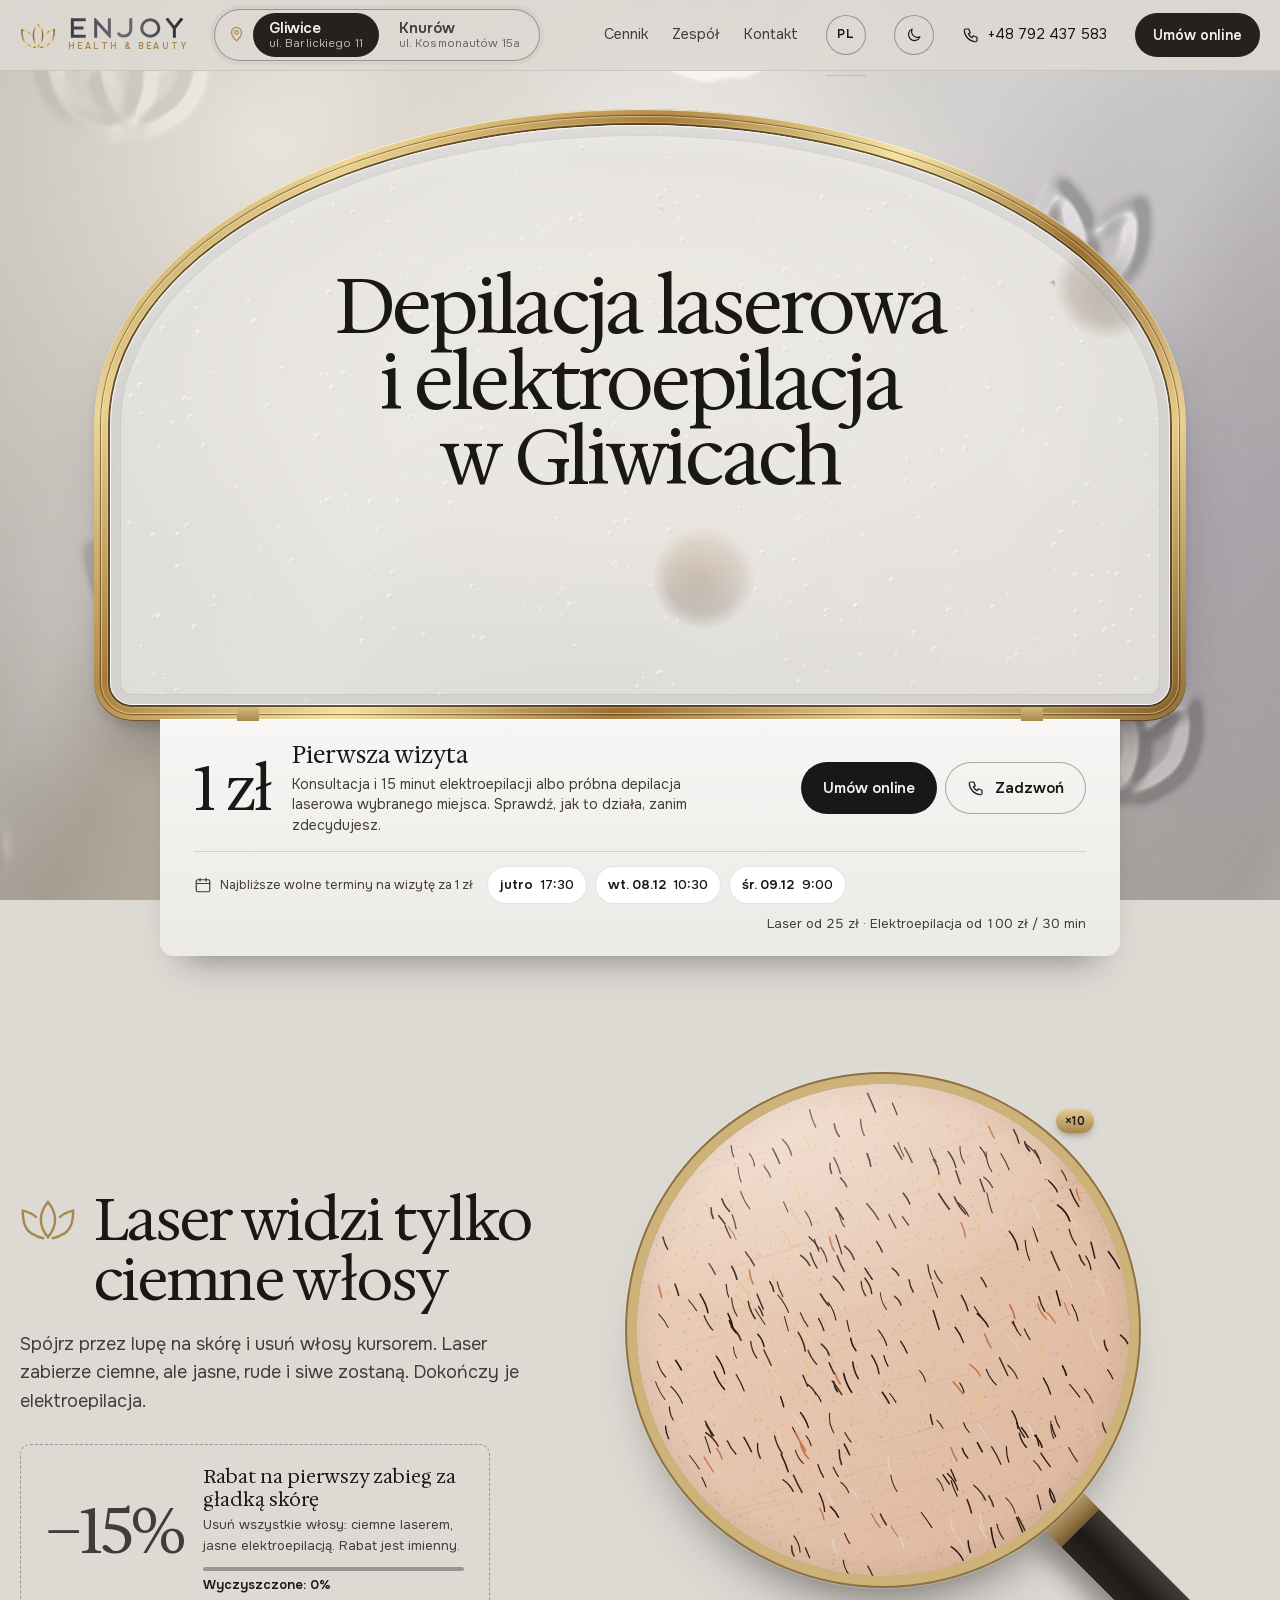
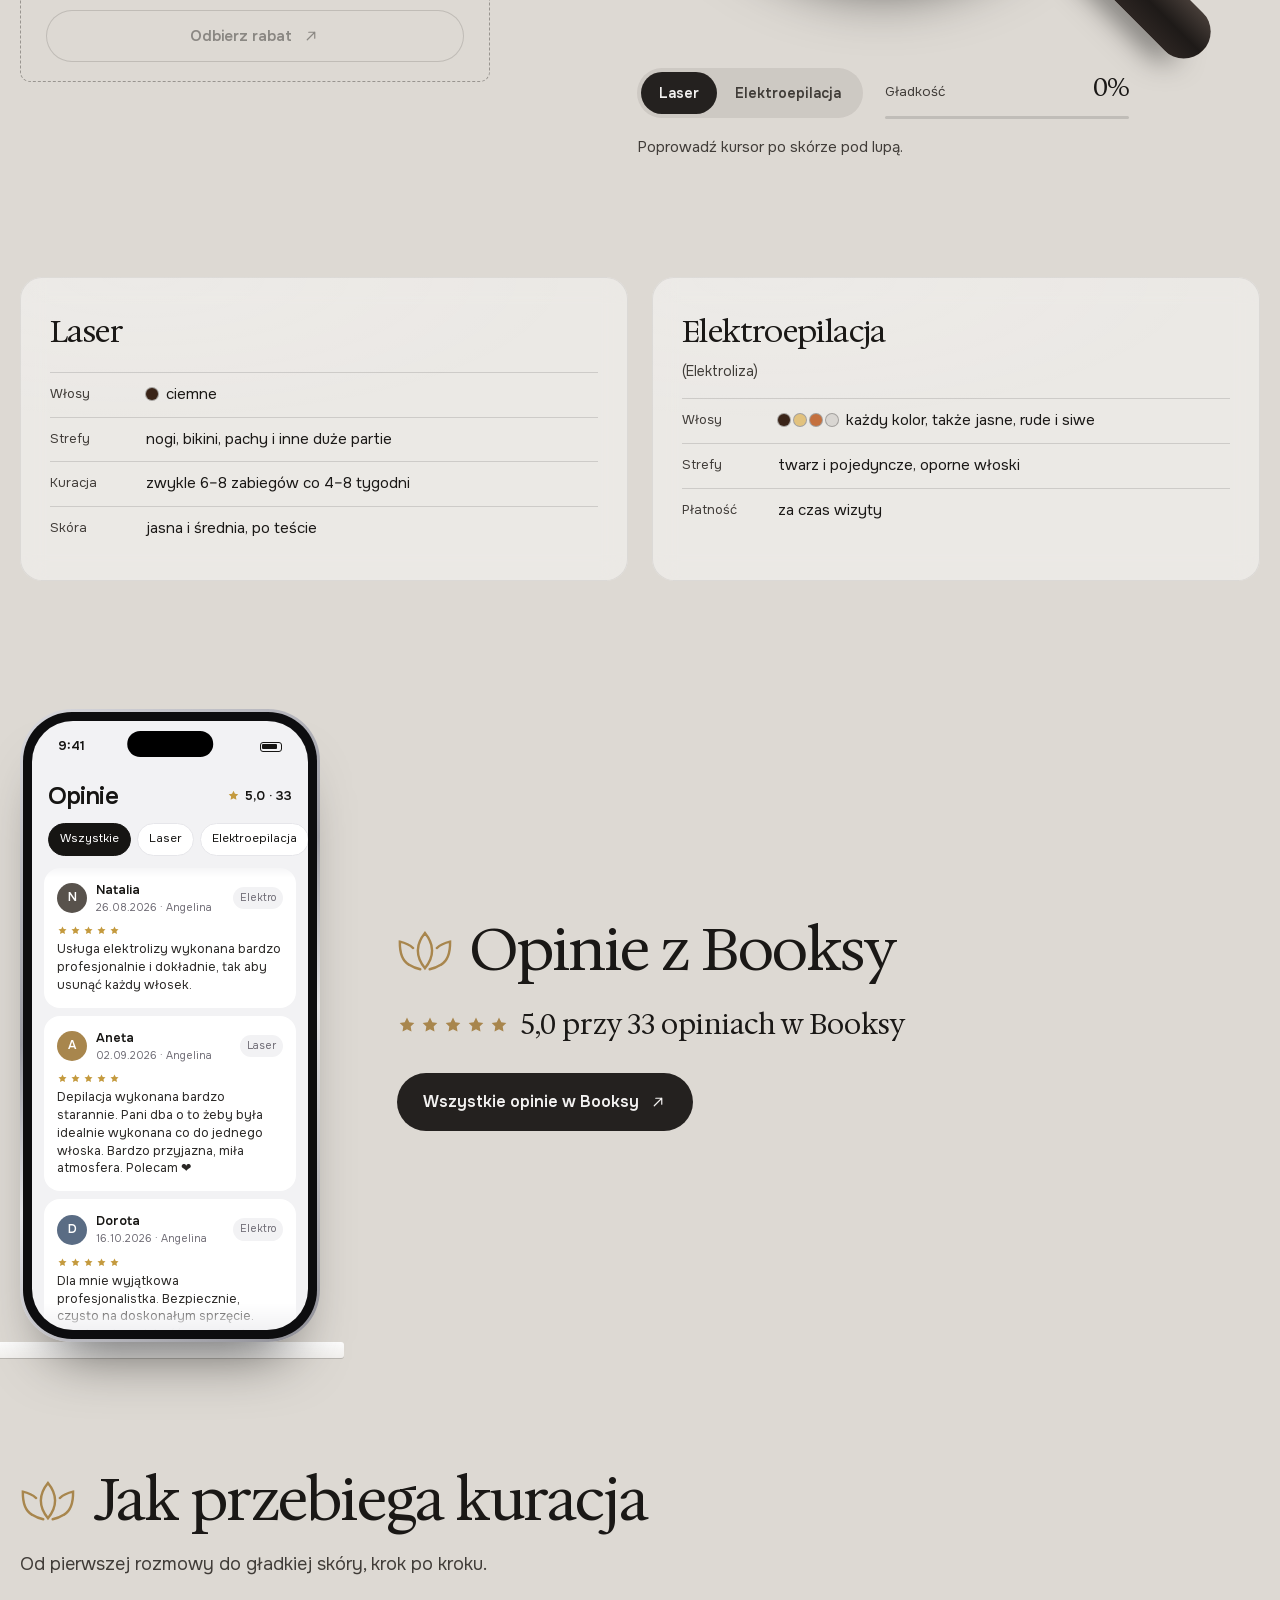
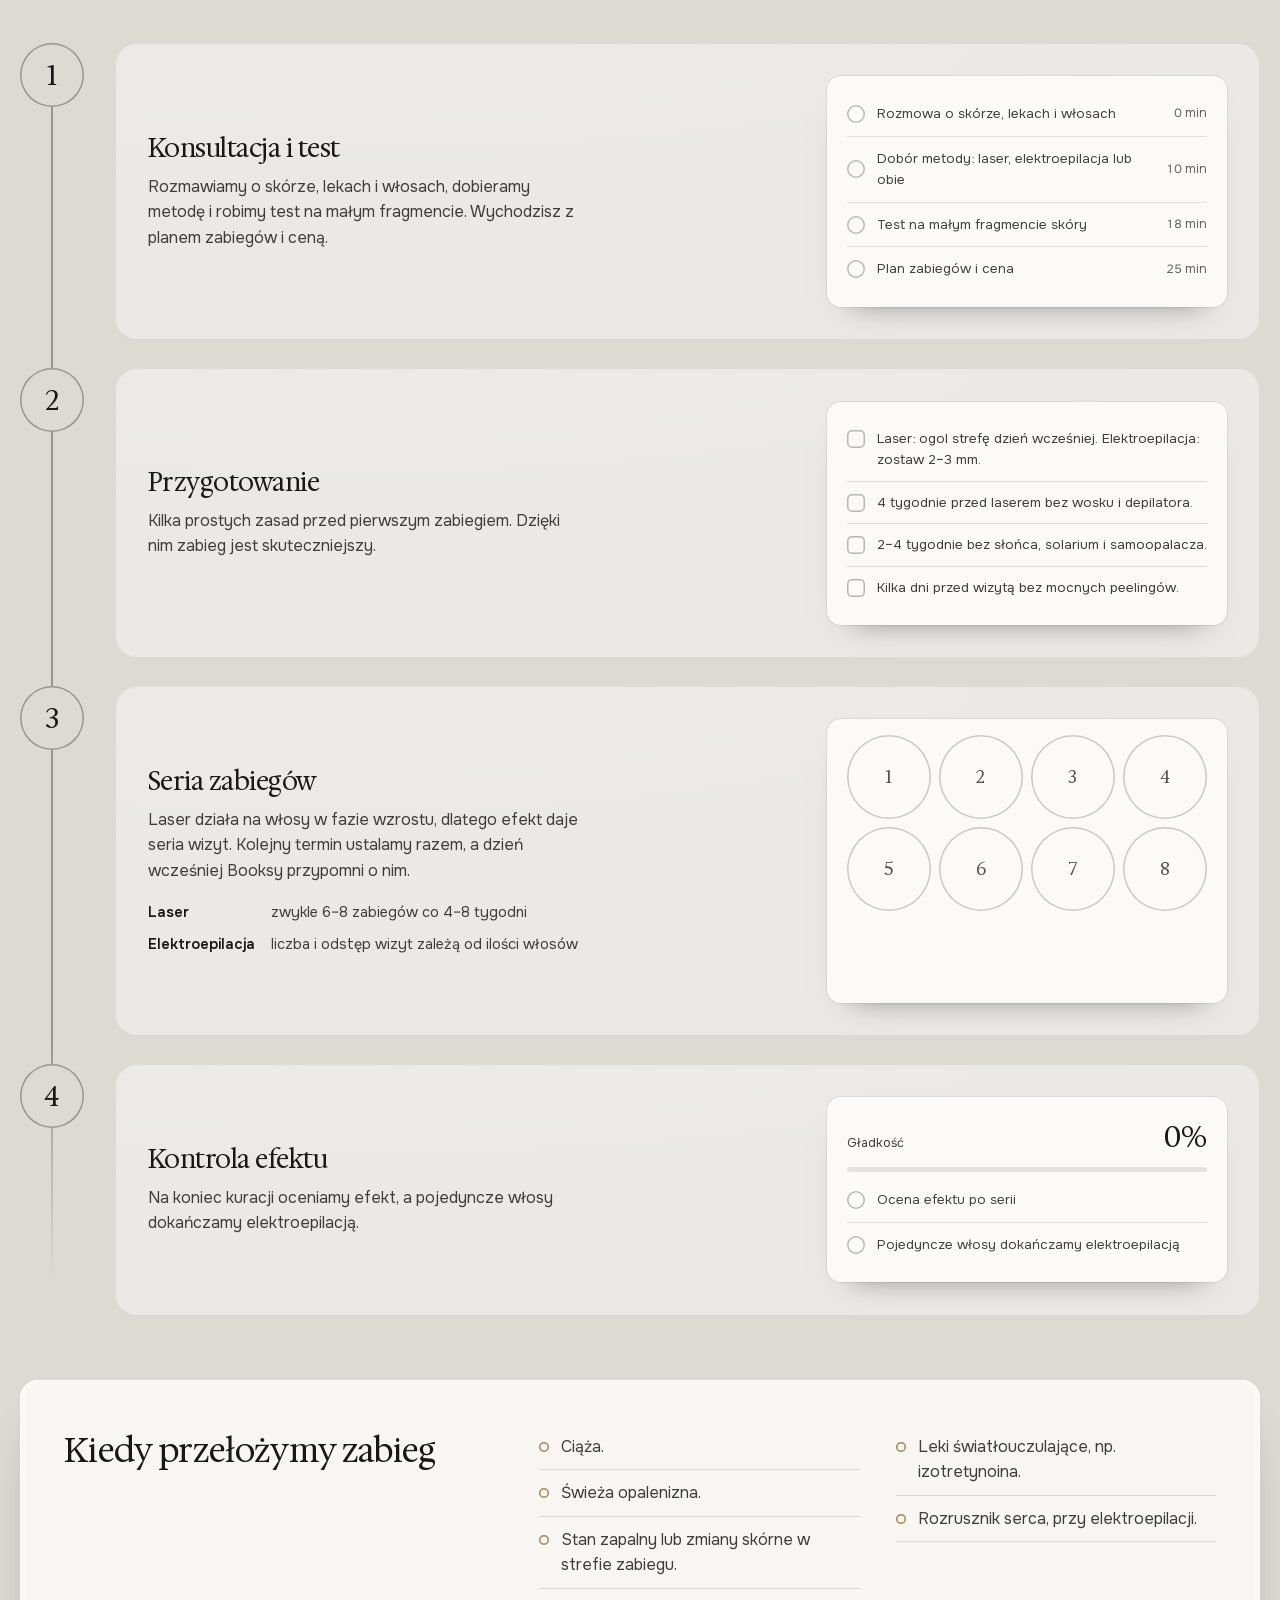
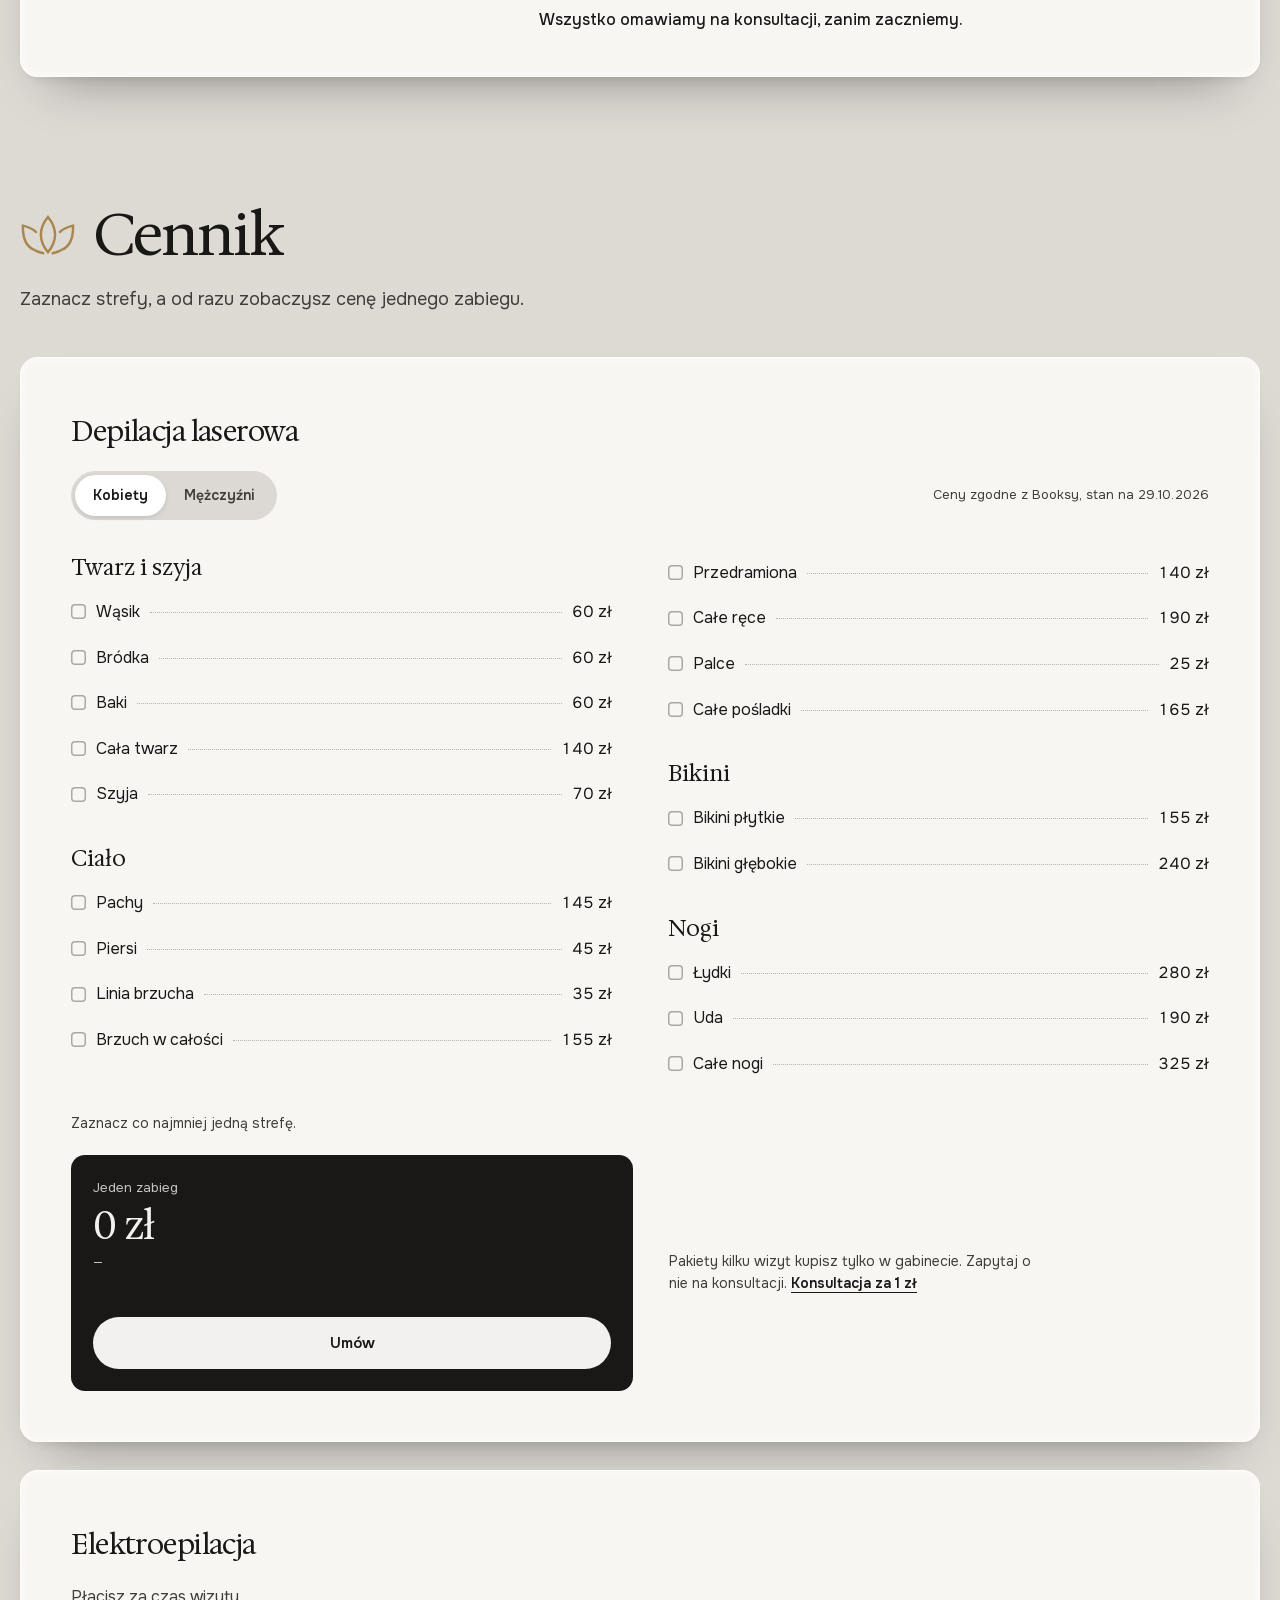
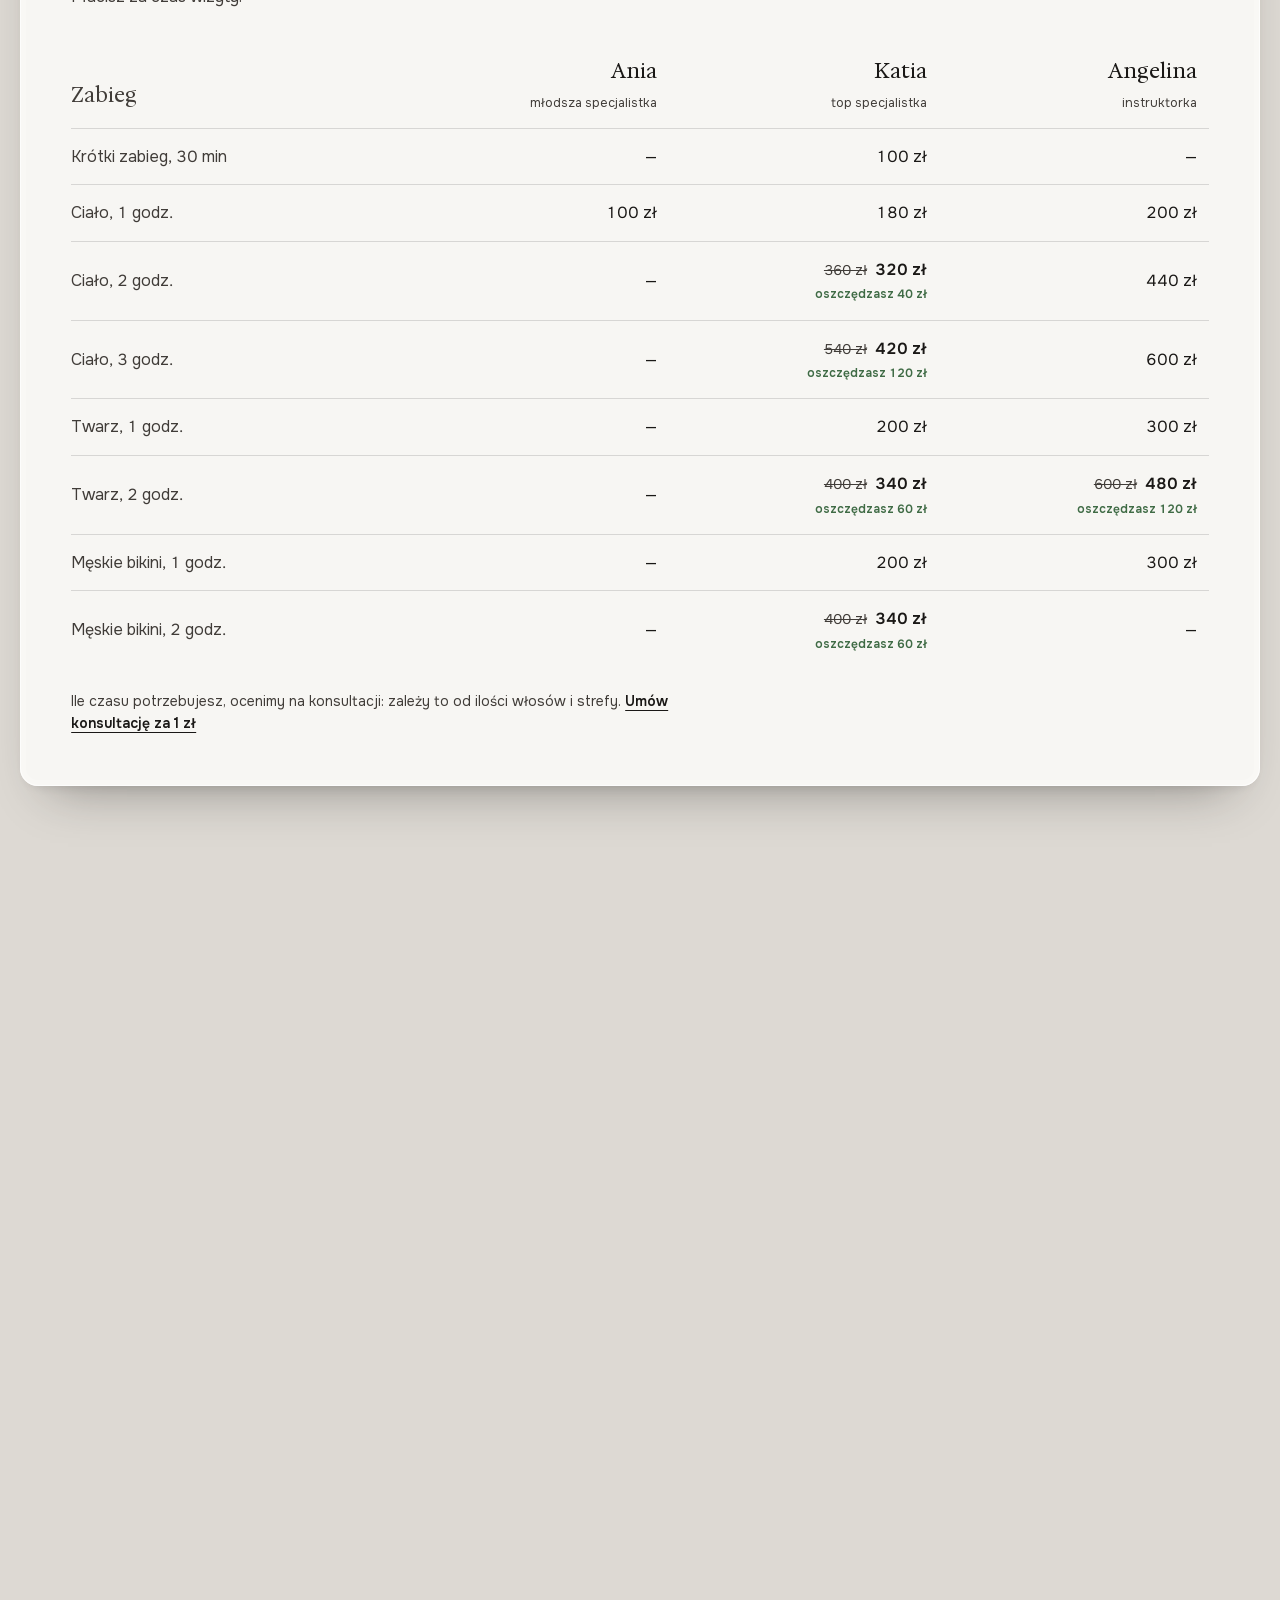
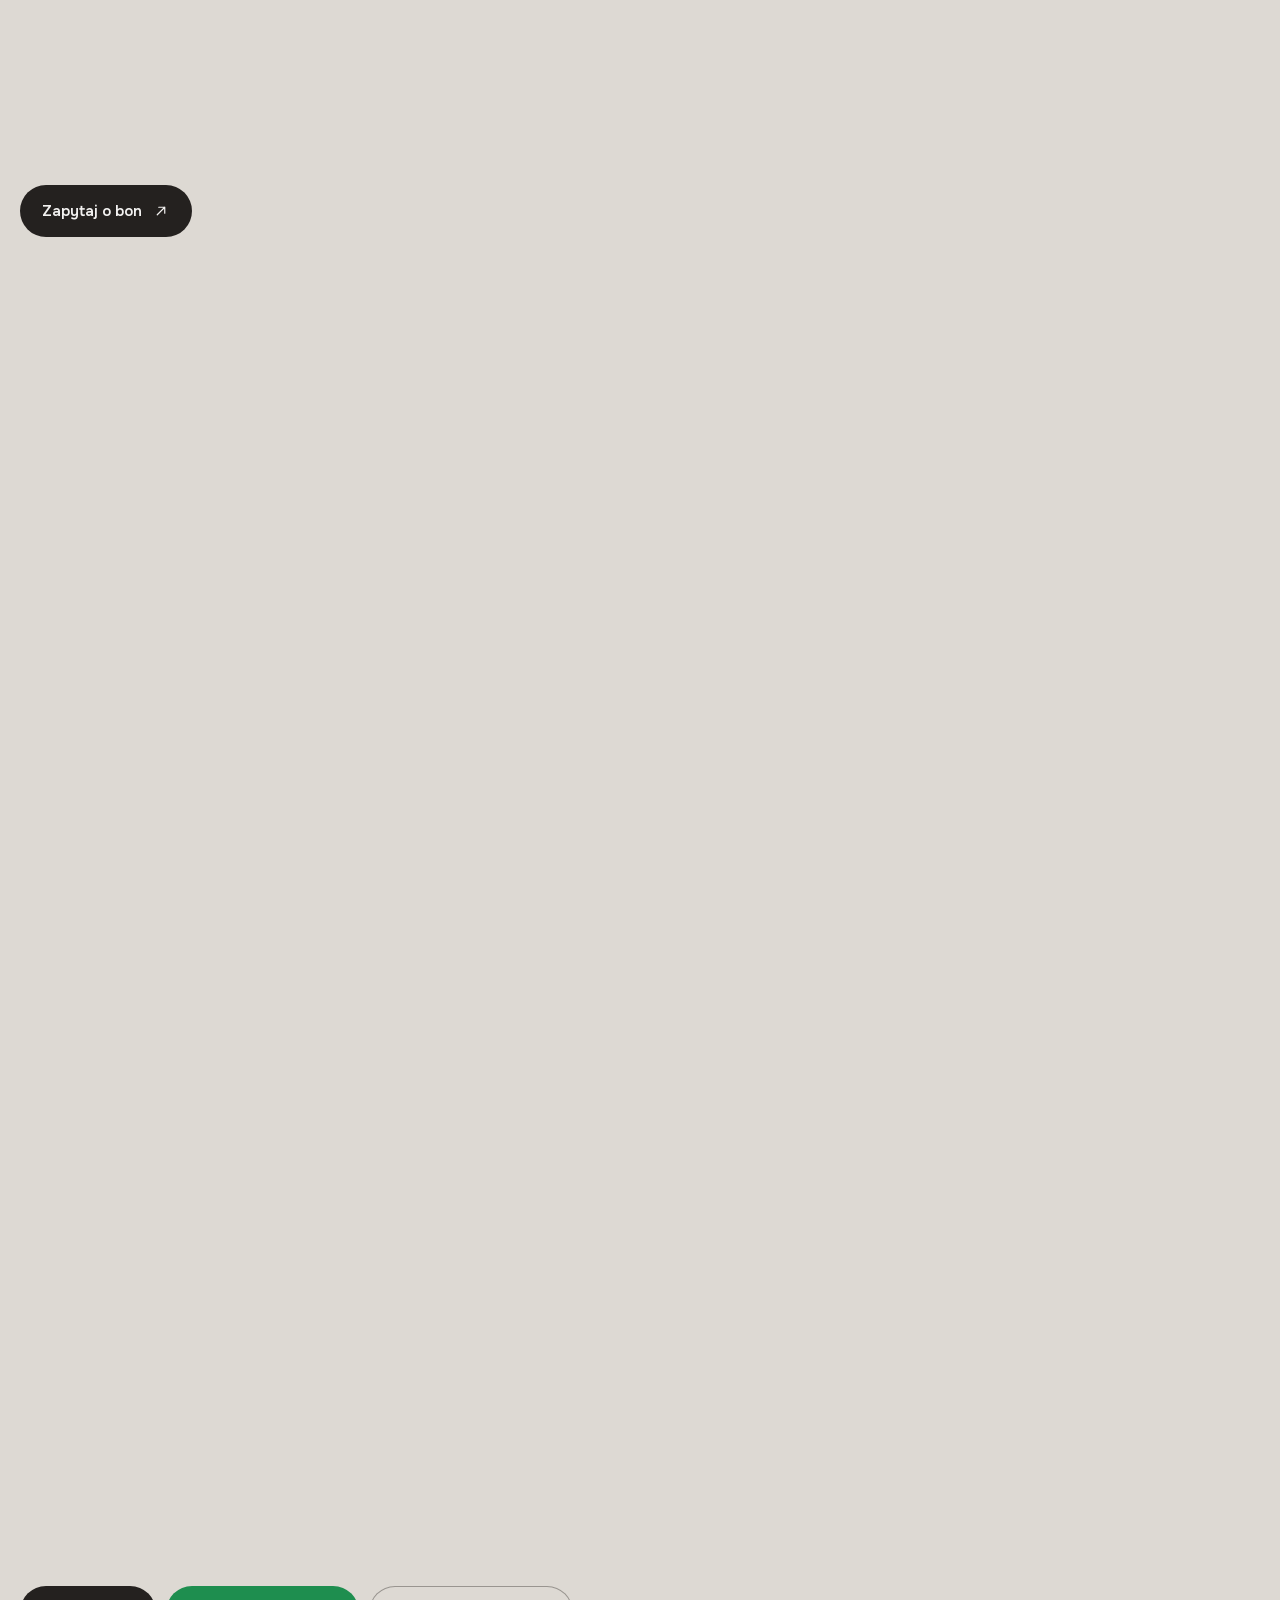
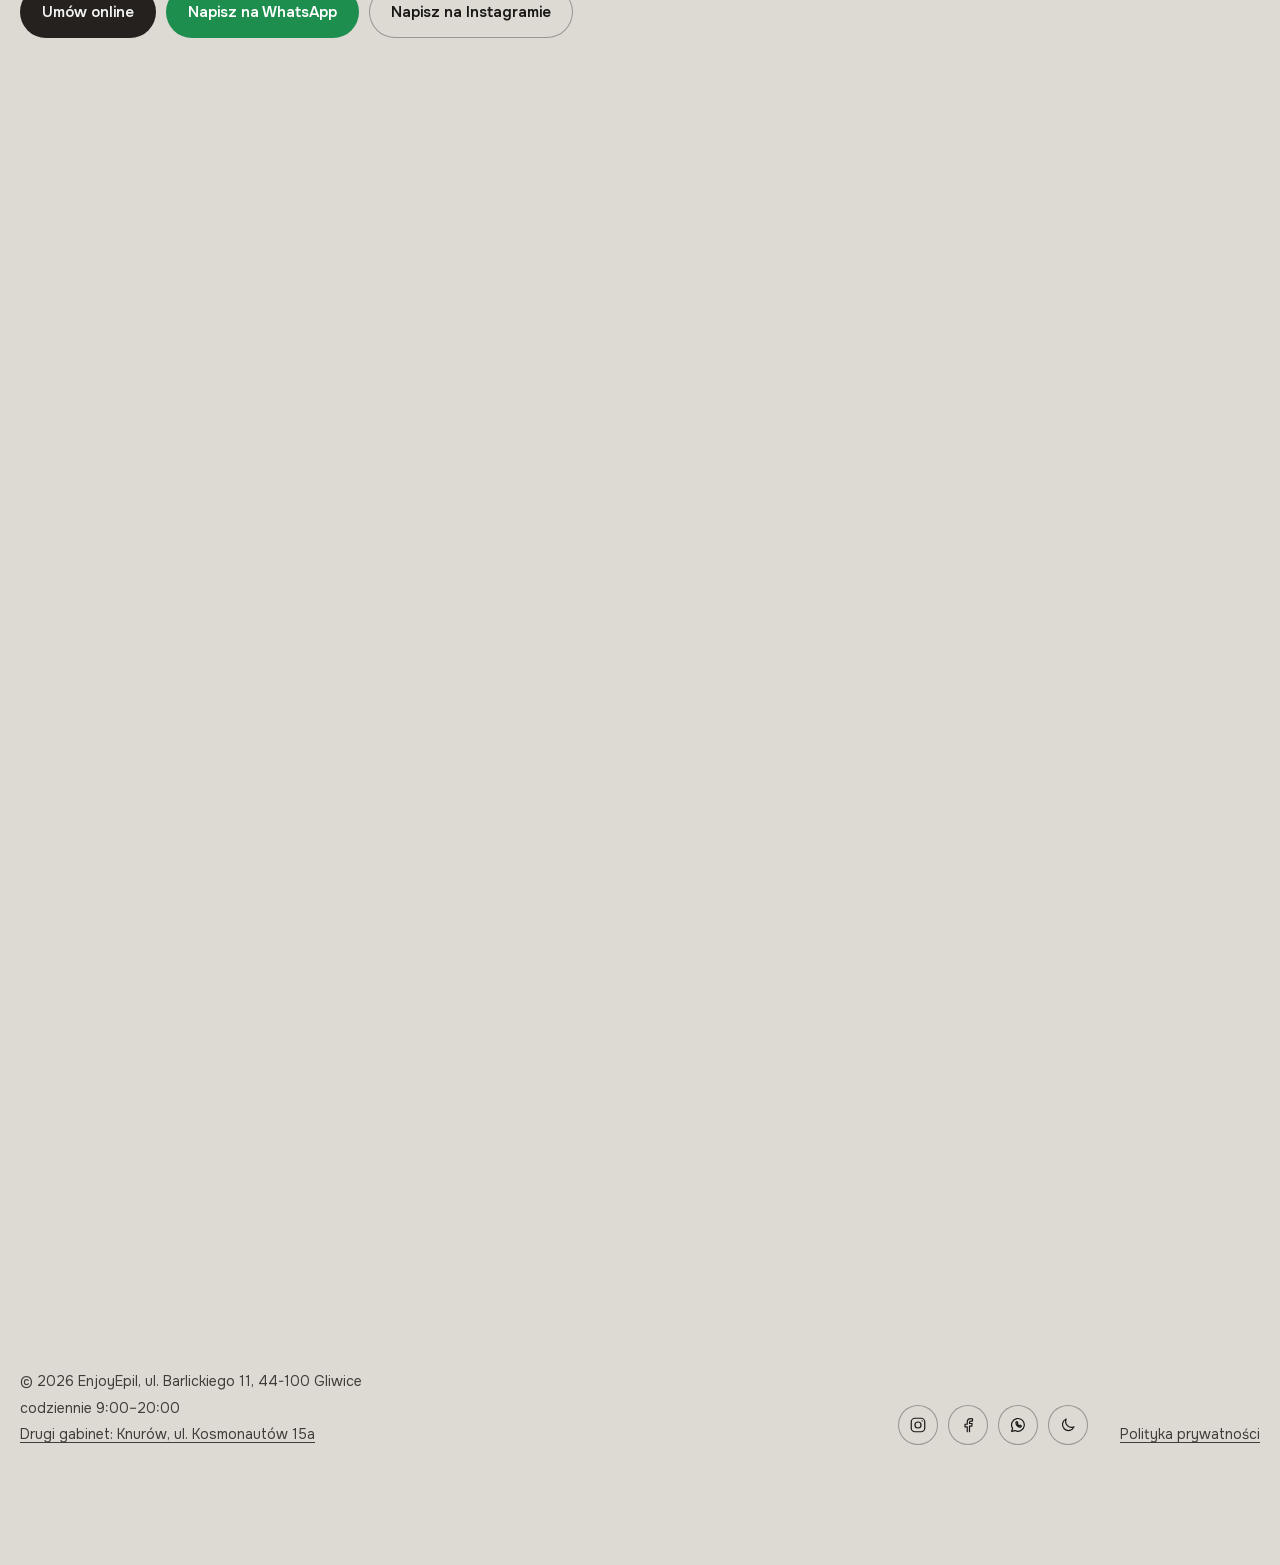
==== commit 83300011: "Podgląd strony 2026-10-29 19:40" ====
--- a/index.html
+++ b/index.html
@@ -1541,6 +1541,14 @@
   .shelf .act .btn{padding-inline:16px}
   .first{gap:14px}.first .v{font-size:40px}
 }
+/* touch devices: a lighter wall. The blobs stand still and nothing blurs the page behind it while scrolling */
+@media (pointer:coarse){
+  .mesh i{animation:none!important;will-change:auto}
+  header.top,.mbar,.wc,.ftw{-webkit-backdrop-filter:none!important;backdrop-filter:none!important}
+  header.top{background:color-mix(in srgb,var(--chrome) 97%,transparent)}
+  .mbar{background:color-mix(in srgb,var(--chrome) 98%,transparent)!important}
+  .wc{background-color:color-mix(in srgb,var(--wall) 88%,#fff 8%)}  /* without the blur the card itself hides the relief */
+}
 /* font tweak panel (only with ?fonty in the address; for the owner, not for visitors) */
 .ftw{position:fixed;left:16px;bottom:16px;z-index:80;width:272px;padding:14px 14px 12px;border-radius:14px;background:color-mix(in srgb,var(--chrome) 96%,transparent);backdrop-filter:blur(14px);color:var(--on-wall);box-shadow:inset 0 0 0 1px var(--chrome-line),0 18px 40px -16px rgba(0,0,0,.6);font:13px/1.35 system-ui,-apple-system,sans-serif}
 .ftw b{display:flex;justify-content:space-between;align-items:center;font-size:13px;margin-bottom:8px}
@@ -2161,14 +2169,17 @@
 /* the relief light follows the cursor; without a mouse it slowly circles the page; with motion off it stays put */
 const pls=[...document.querySelectorAll(".relief .pl")];let ltx=innerWidth*.3,lty=innerHeight*.25,lcx=ltx,lcy=lty,lUser=false;const lt0=performance.now();
 if(!matchMedia("(pointer:coarse)").matches)addEventListener("pointermove",e=>{lUser=true;ltx=e.clientX;lty=e.clientY},{passive:true});
-(function reliefLoop(t){if(!lUser&&motion){const a=(t-lt0)/9000;ltx=innerWidth*(.5+.32*Math.cos(a));lty=innerHeight*(.45+.3*Math.sin(a*1.3))}
+/* touch screens: the light is placed once; animating it re-renders the full-screen SVG lighting filter every frame */
+const reliefStill=matchMedia("(pointer:coarse)").matches;
+(function reliefLoop(t){if(!lUser&&motion&&!reliefStill){const a=(t-lt0)/9000;ltx=innerWidth*(.5+.32*Math.cos(a));lty=innerHeight*(.45+.3*Math.sin(a*1.3))}
   const nx=lcx+(ltx-lcx)*.12,ny=lcy+(lty-lcy)*.12;
   if(Math.abs(nx-lcx)>.3||Math.abs(ny-lcy)>.3){lcx=nx;lcy=ny;for(const l of pls){l.setAttribute("x",(lcx/2).toFixed(1));l.setAttribute("y",(lcy/2).toFixed(1))}}
-  requestAnimationFrame(reliefLoop)})(lt0);
+  if(!reliefStill||Math.abs(ltx-lcx)>.3||Math.abs(lty-lcy)>.3)requestAnimationFrame(reliefLoop)})(lt0);
 
 /* ---------- boot ---------- */
 zones();price();
-let rt;addEventListener("resize",()=>{clearTimeout(rt);rt=setTimeout(()=>{fogInit();hairInit()},150)});
+/* only a change of width redraws the fog and the lens: on phones the address bar changes the height while scrolling */
+let rt,lastW=innerWidth;addEventListener("resize",()=>{clearTimeout(rt);rt=setTimeout(()=>{if(innerWidth===lastW)return;lastW=innerWidth;fogInit();hairInit()},150)});
 (document.fonts?document.fonts.ready:Promise.resolve()).then(()=>{fogInit();hairInit();requestAnimationFrame(whileVisible(hm,fogLoop));requestAnimationFrame(whileVisible(mag,hairFrame));setTimeout(handSweep,500)});
 /* ---------- FONT TWEAKS (hidden: ?fonty in the address turns the panel on for this device, ?fonty=0 off) ---------- */
 {const q=new URLSearchParams(location.search).get("fonty"),store=(k,v)=>{try{v===undefined?localStorage.removeItem(k):localStorage.setItem(k,v)}catch(e){}},read=k=>{try{return localStorage.getItem(k)}catch(e){return null}};
